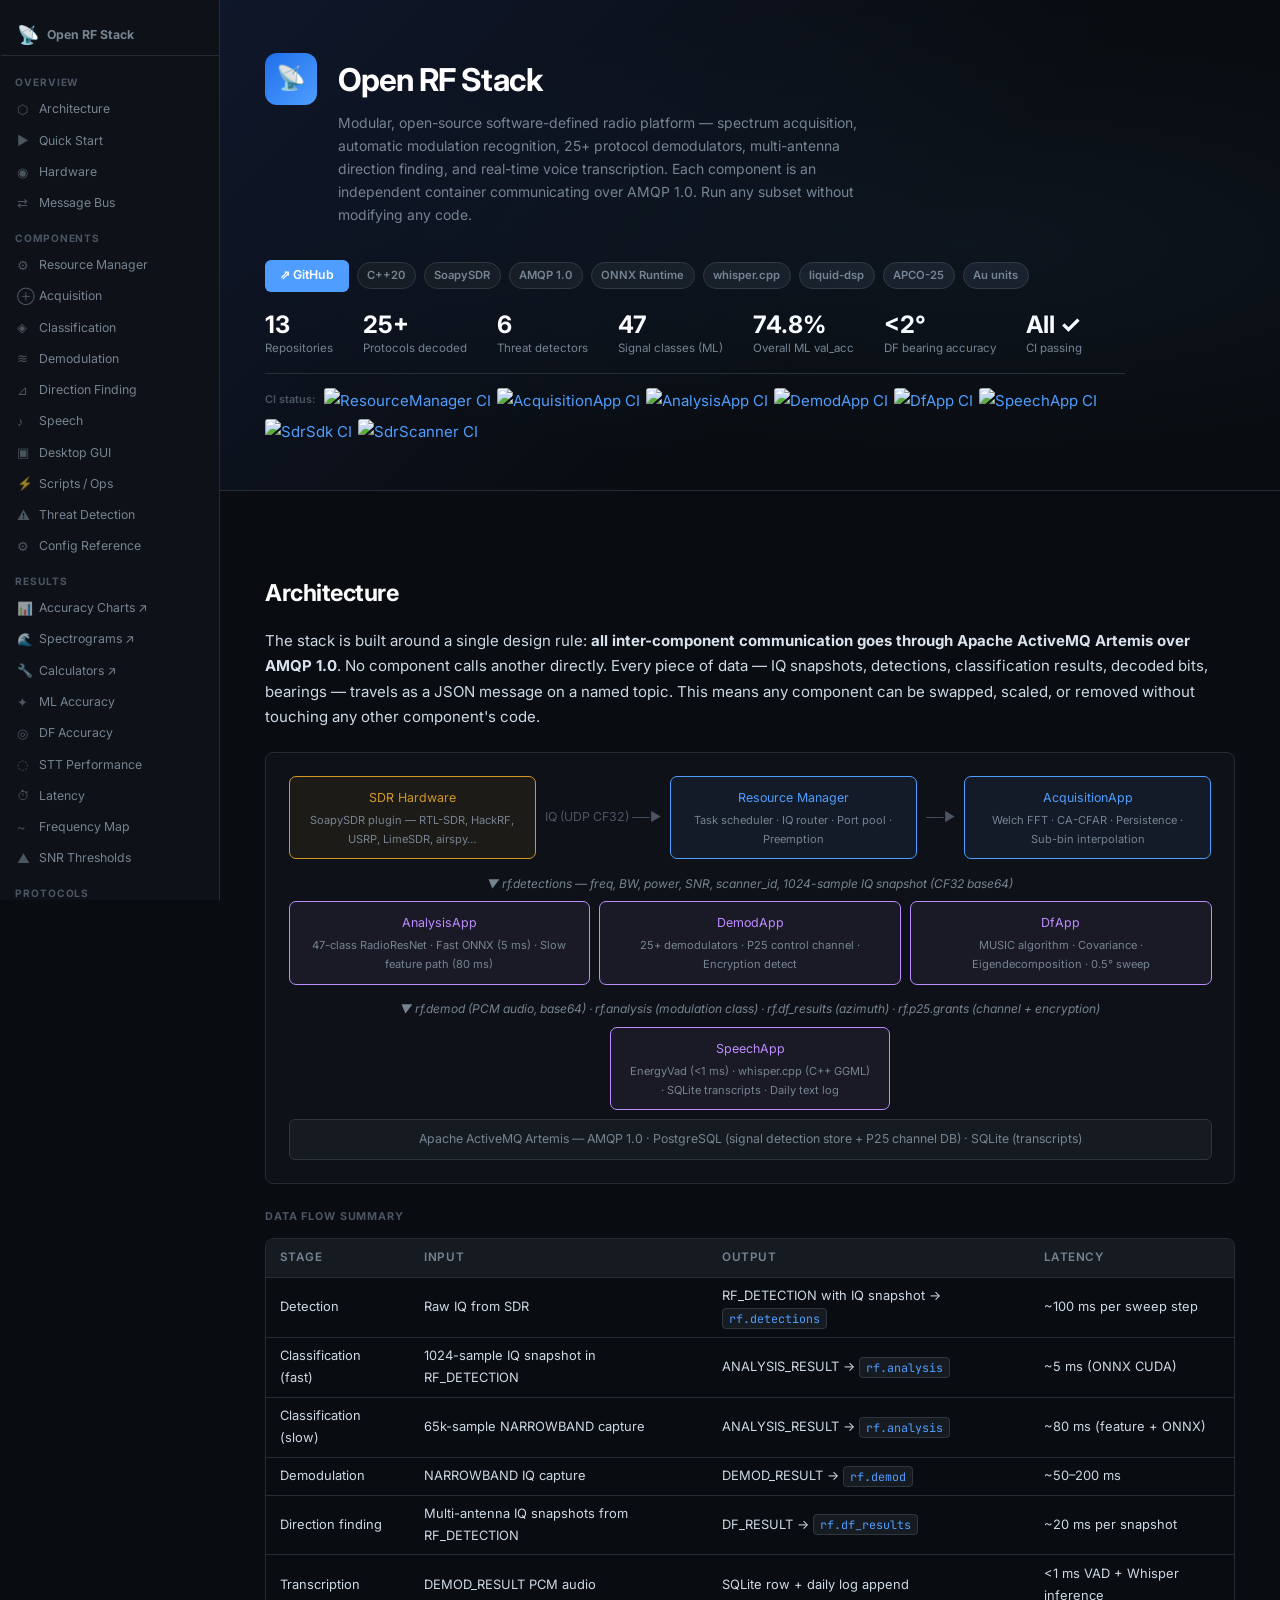
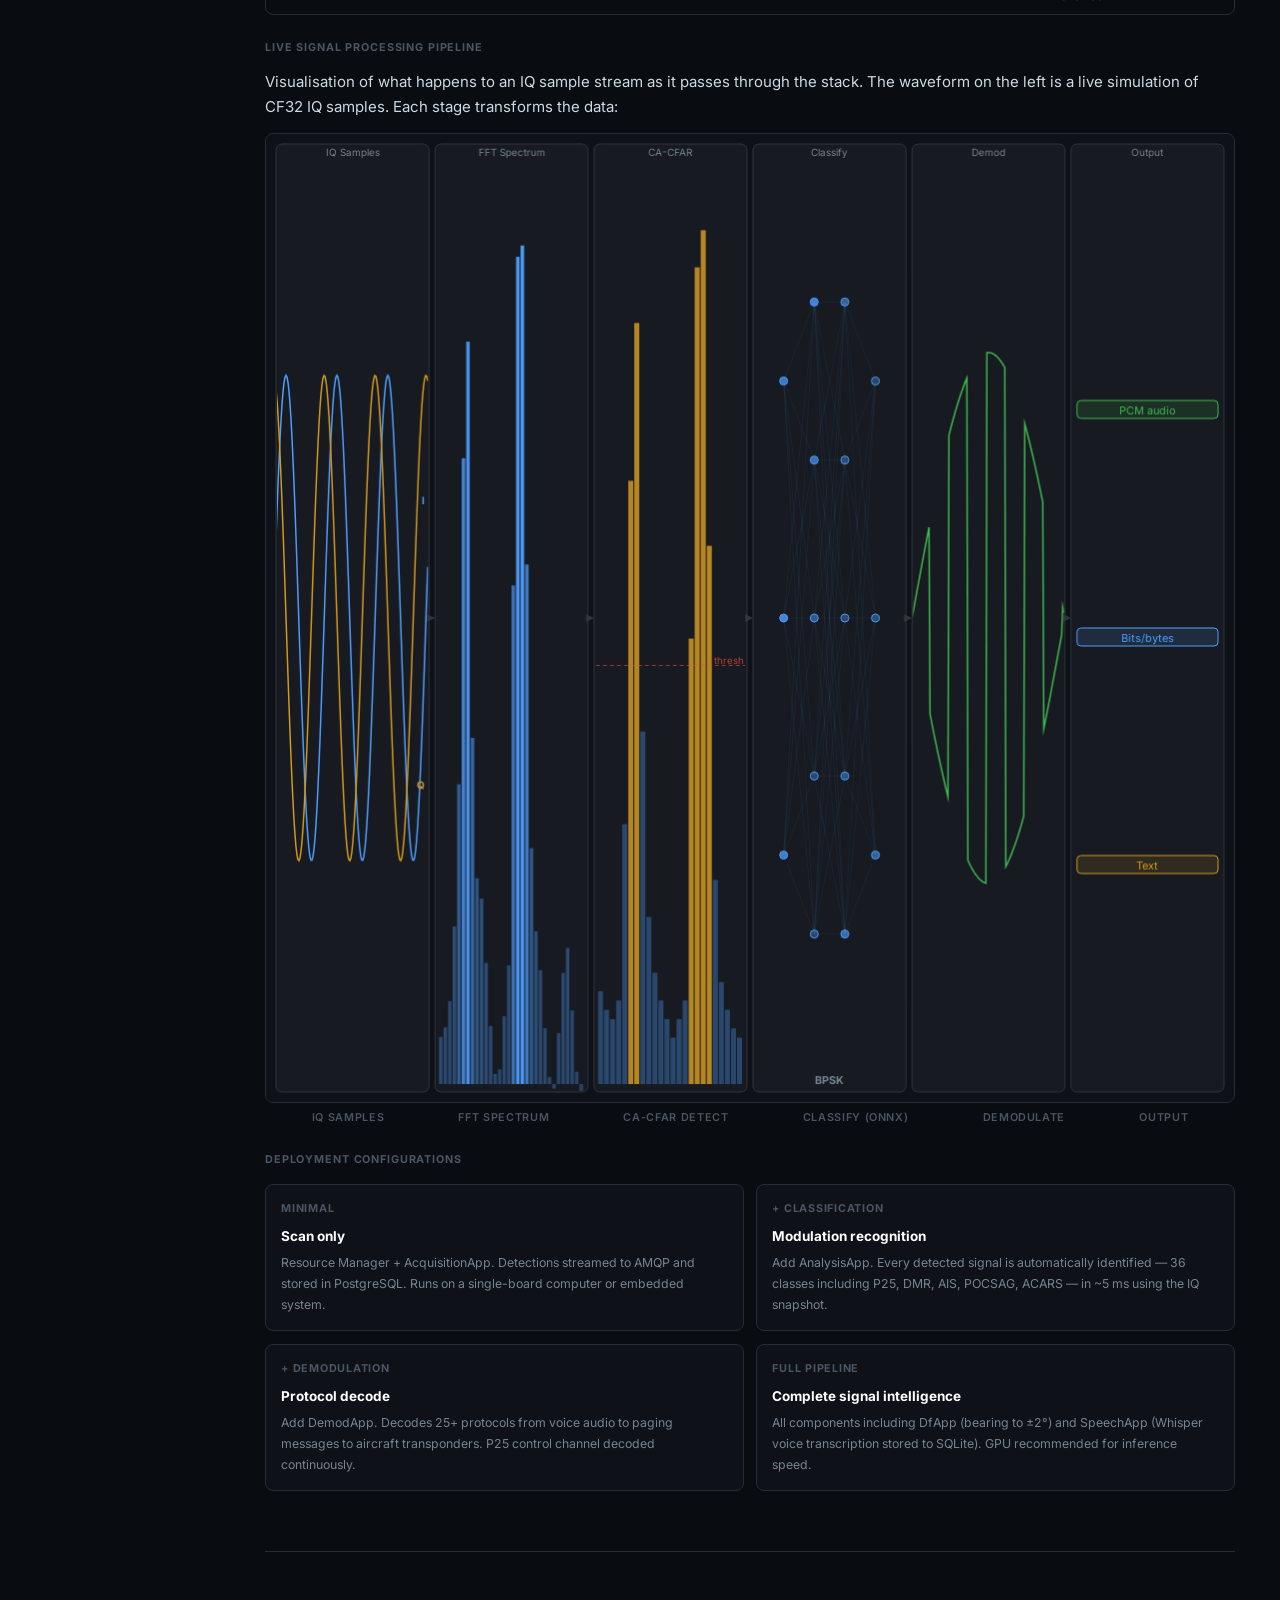
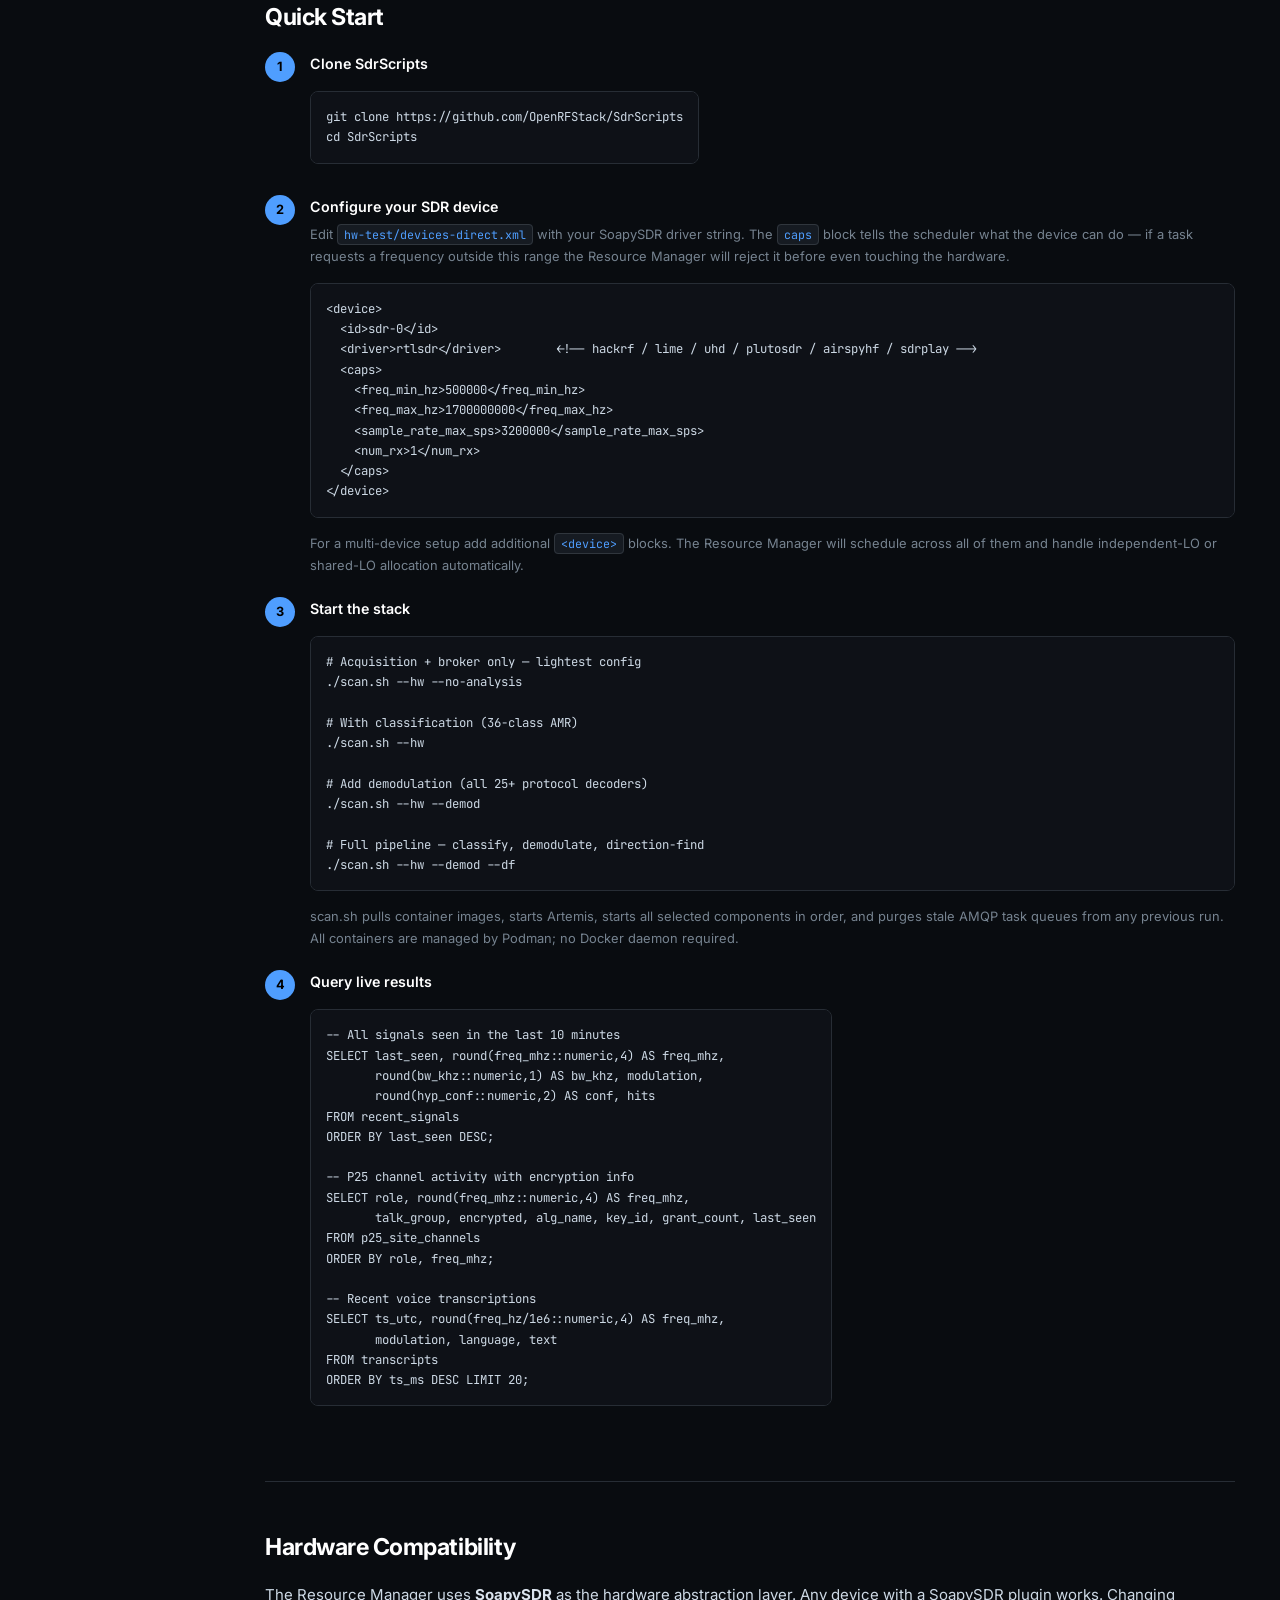
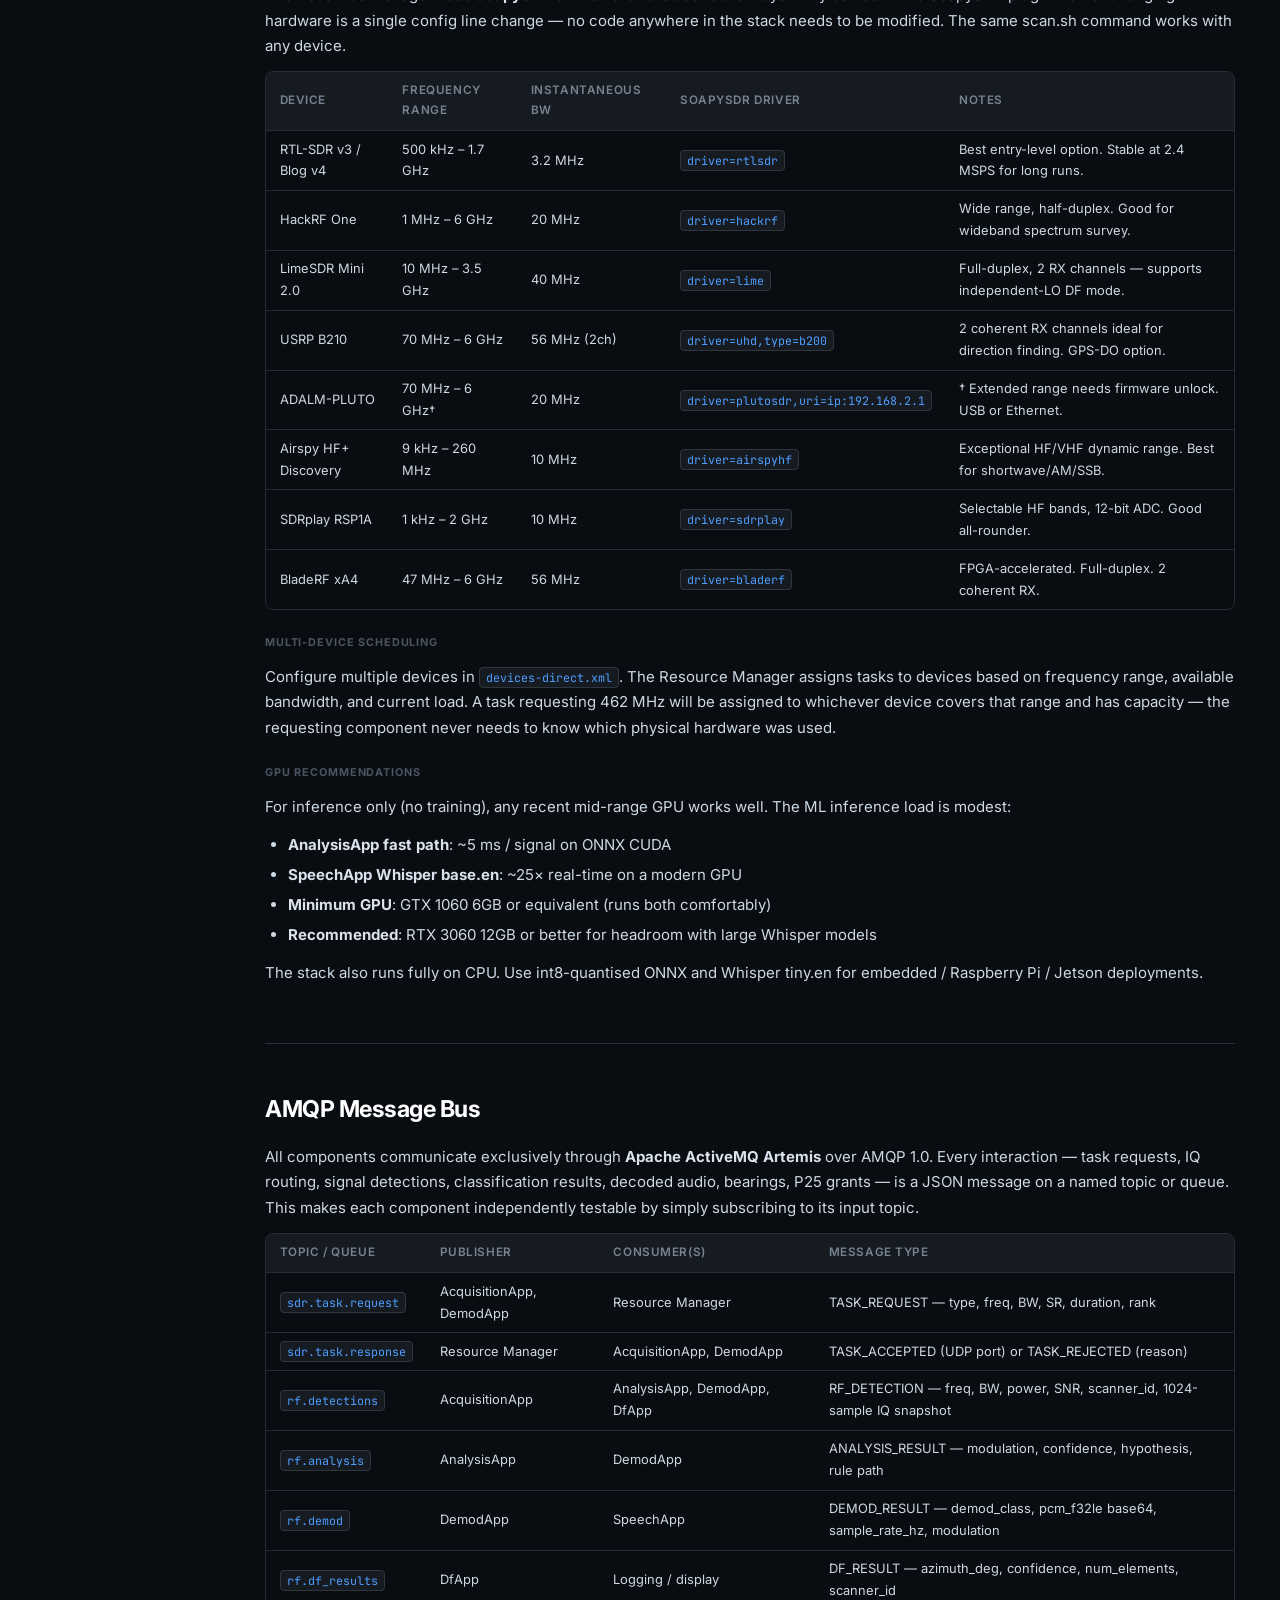
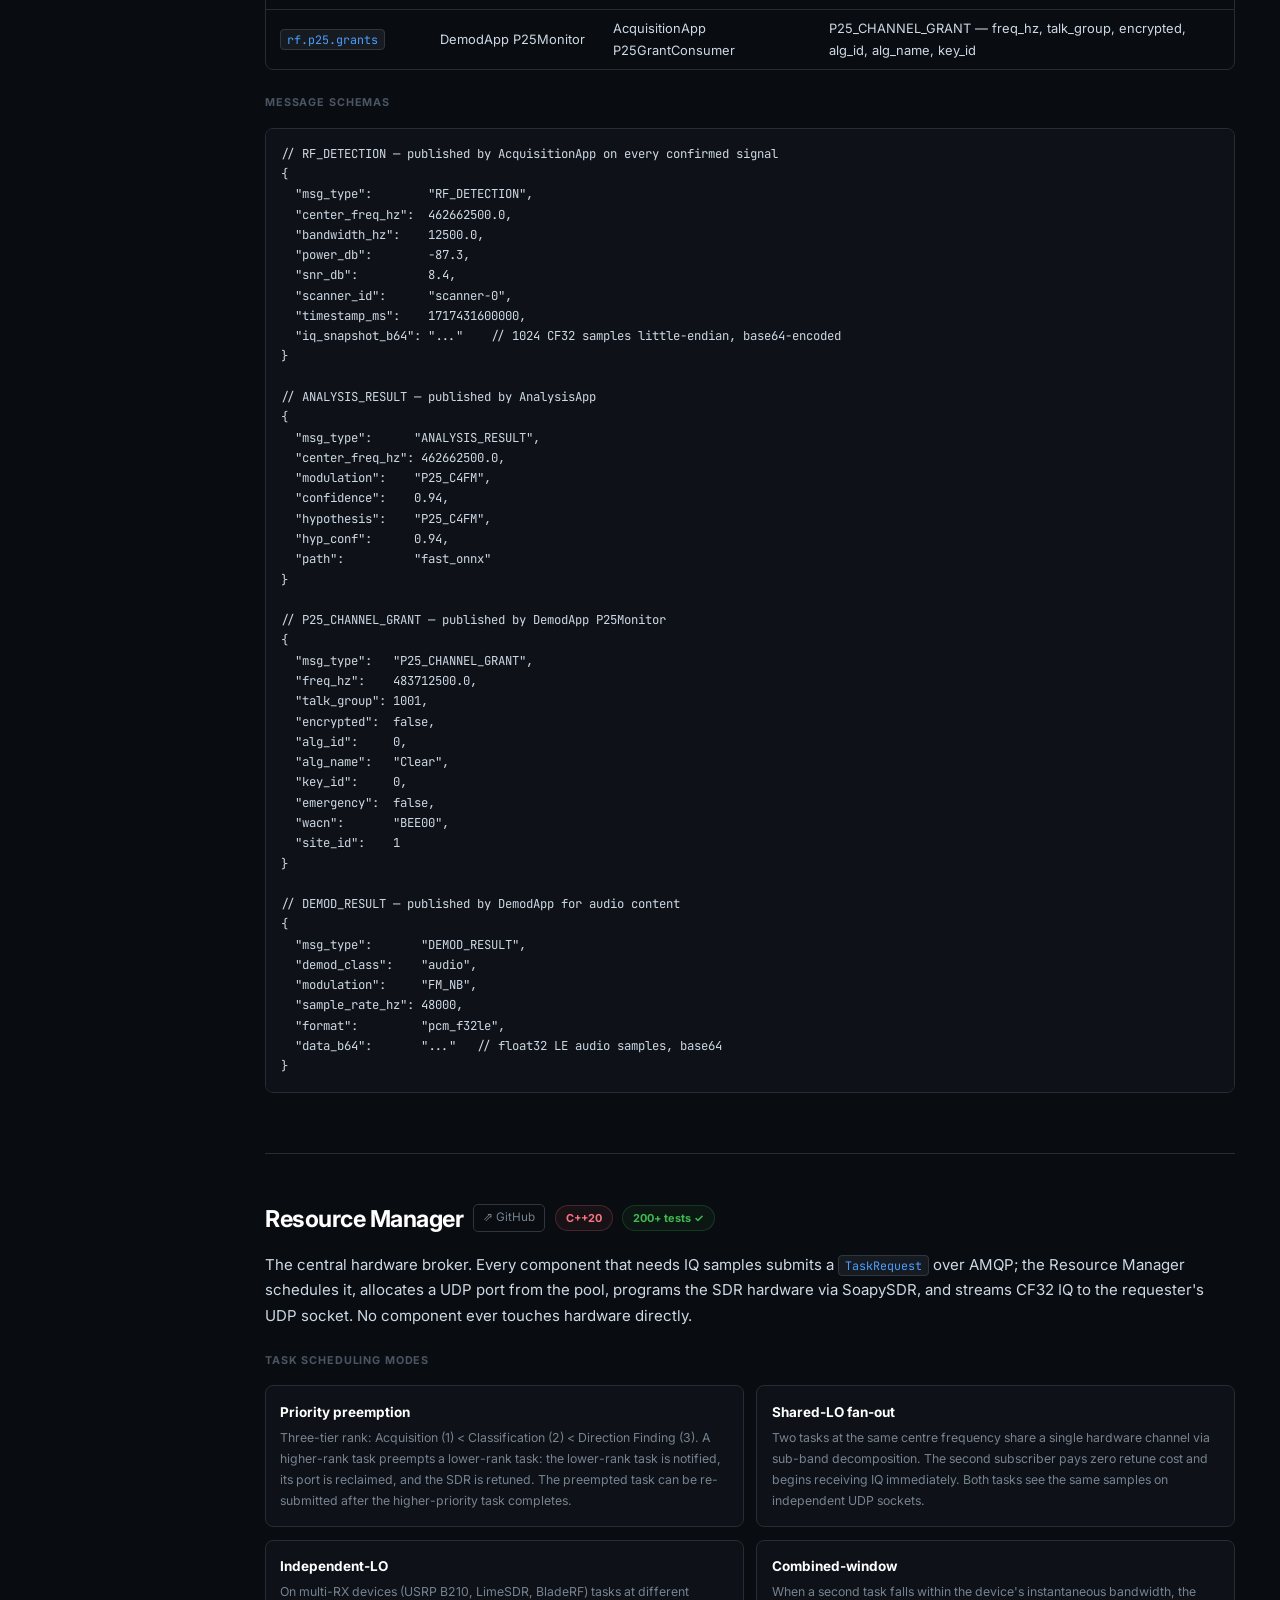
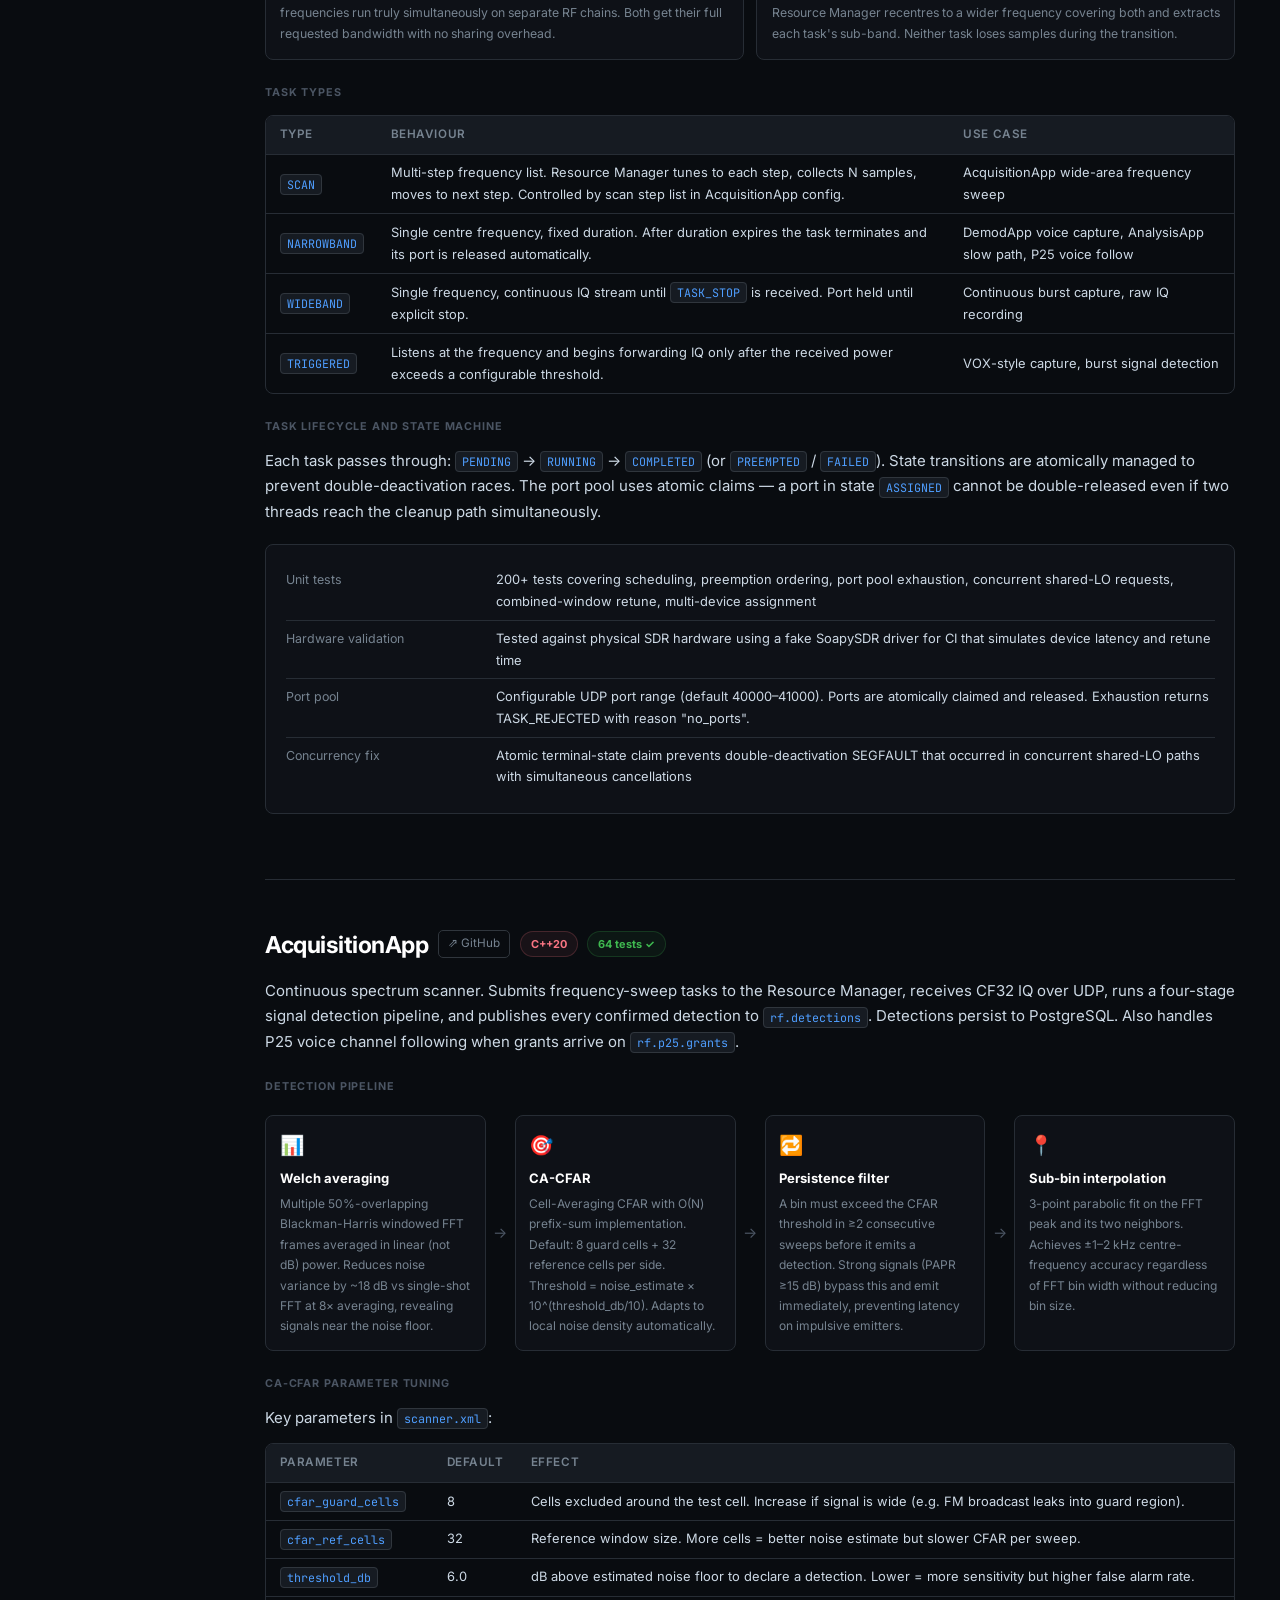
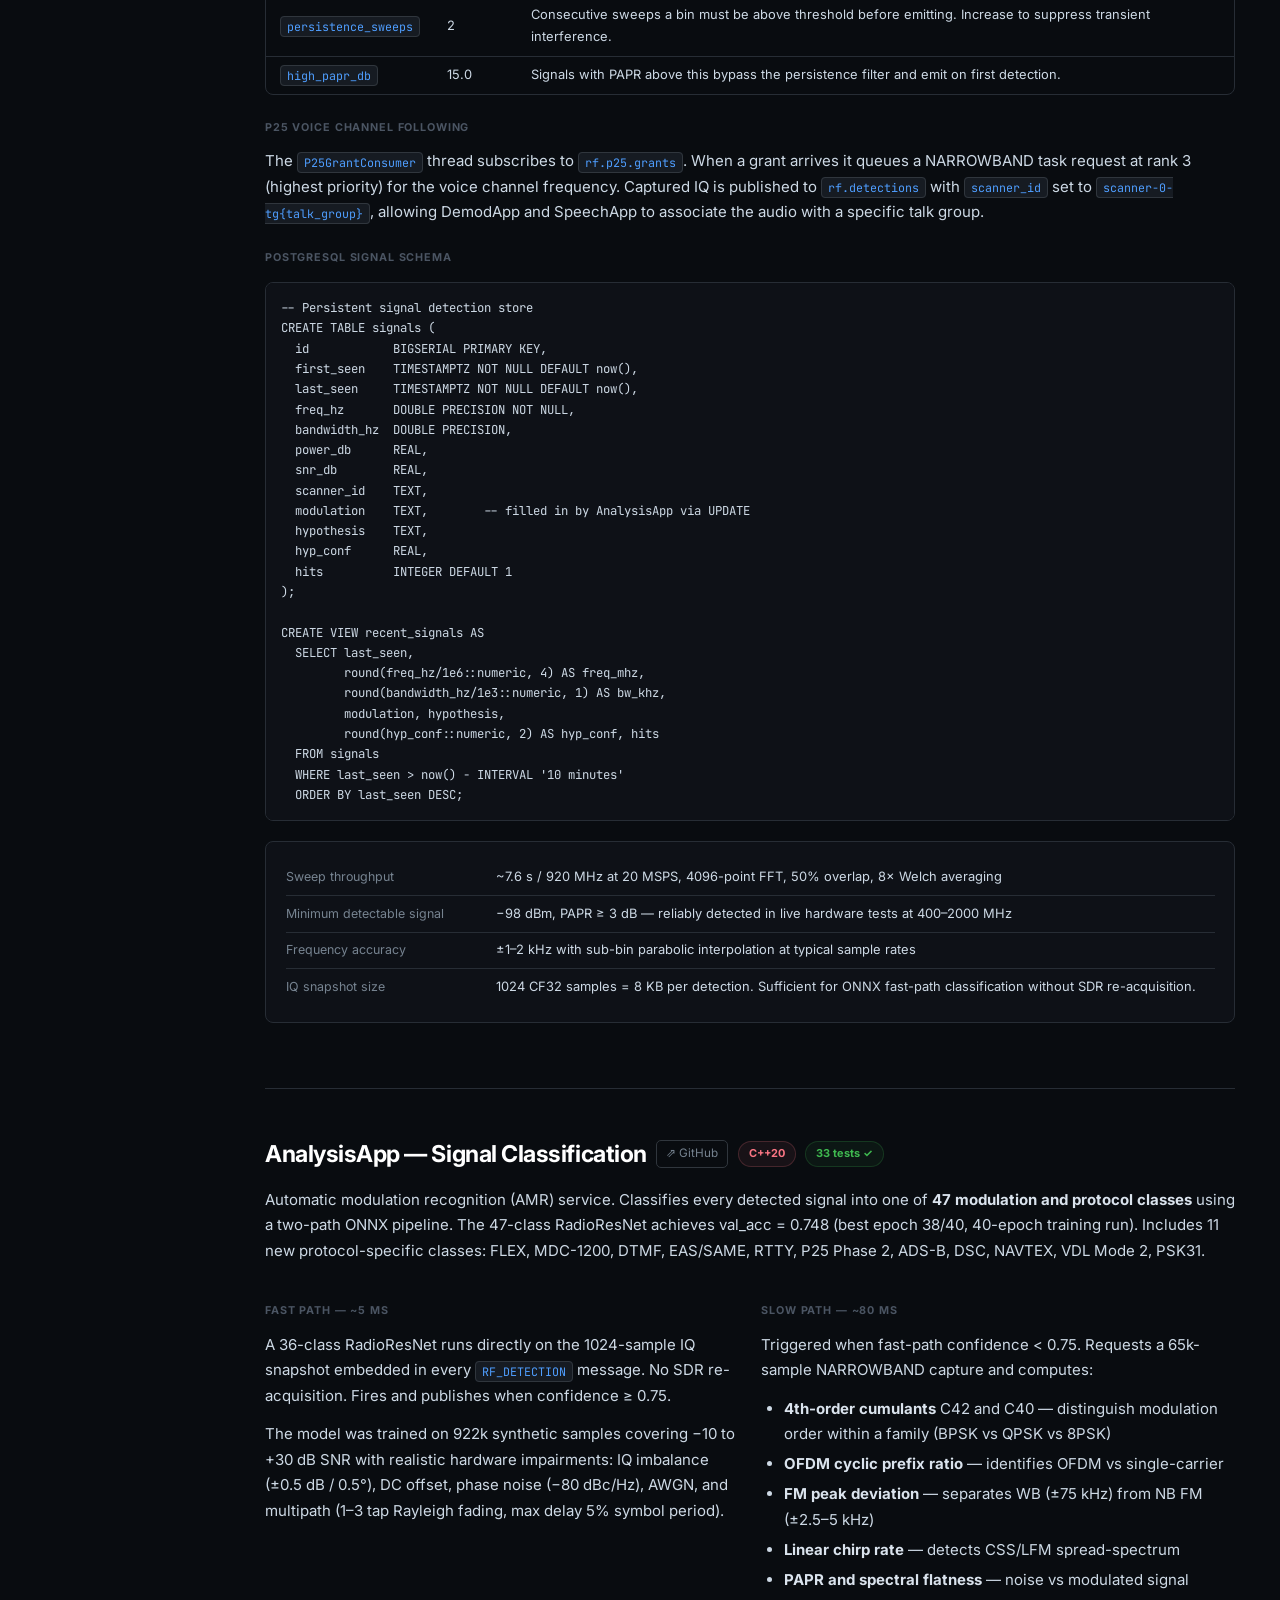
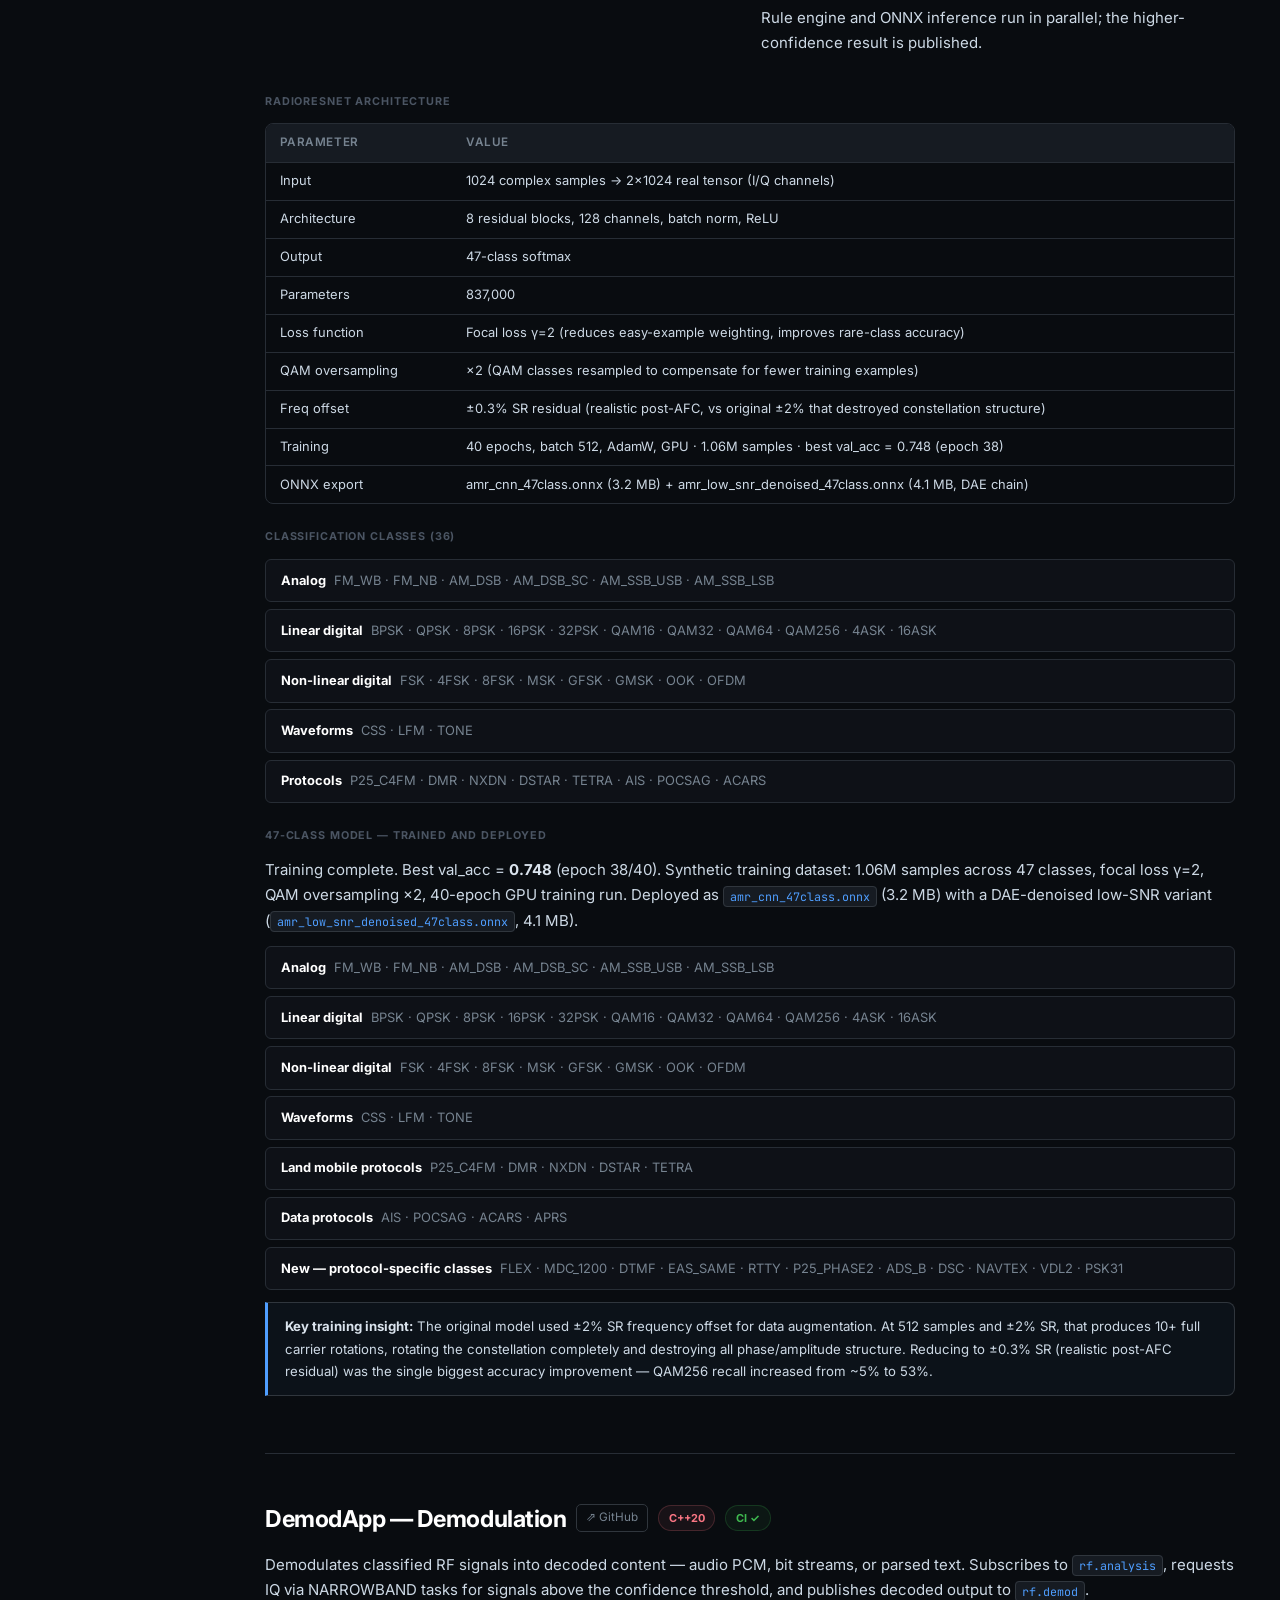
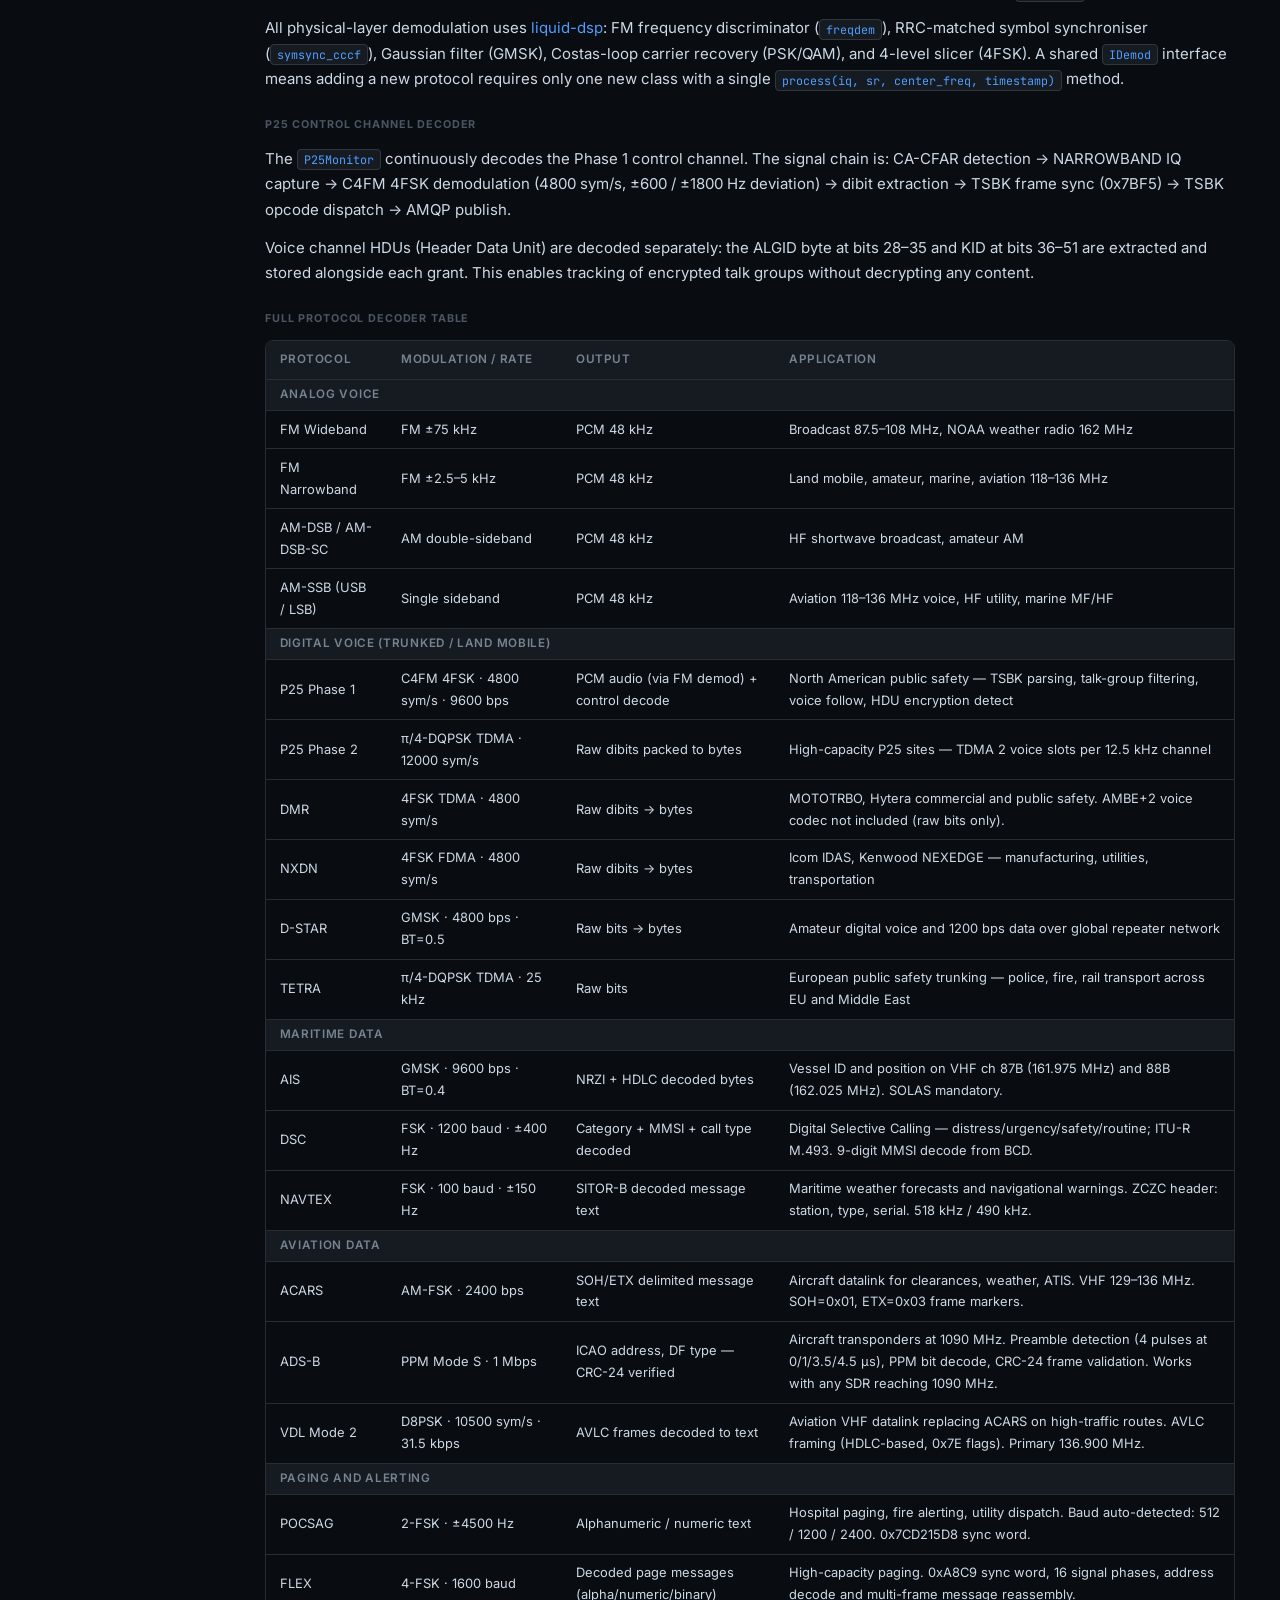
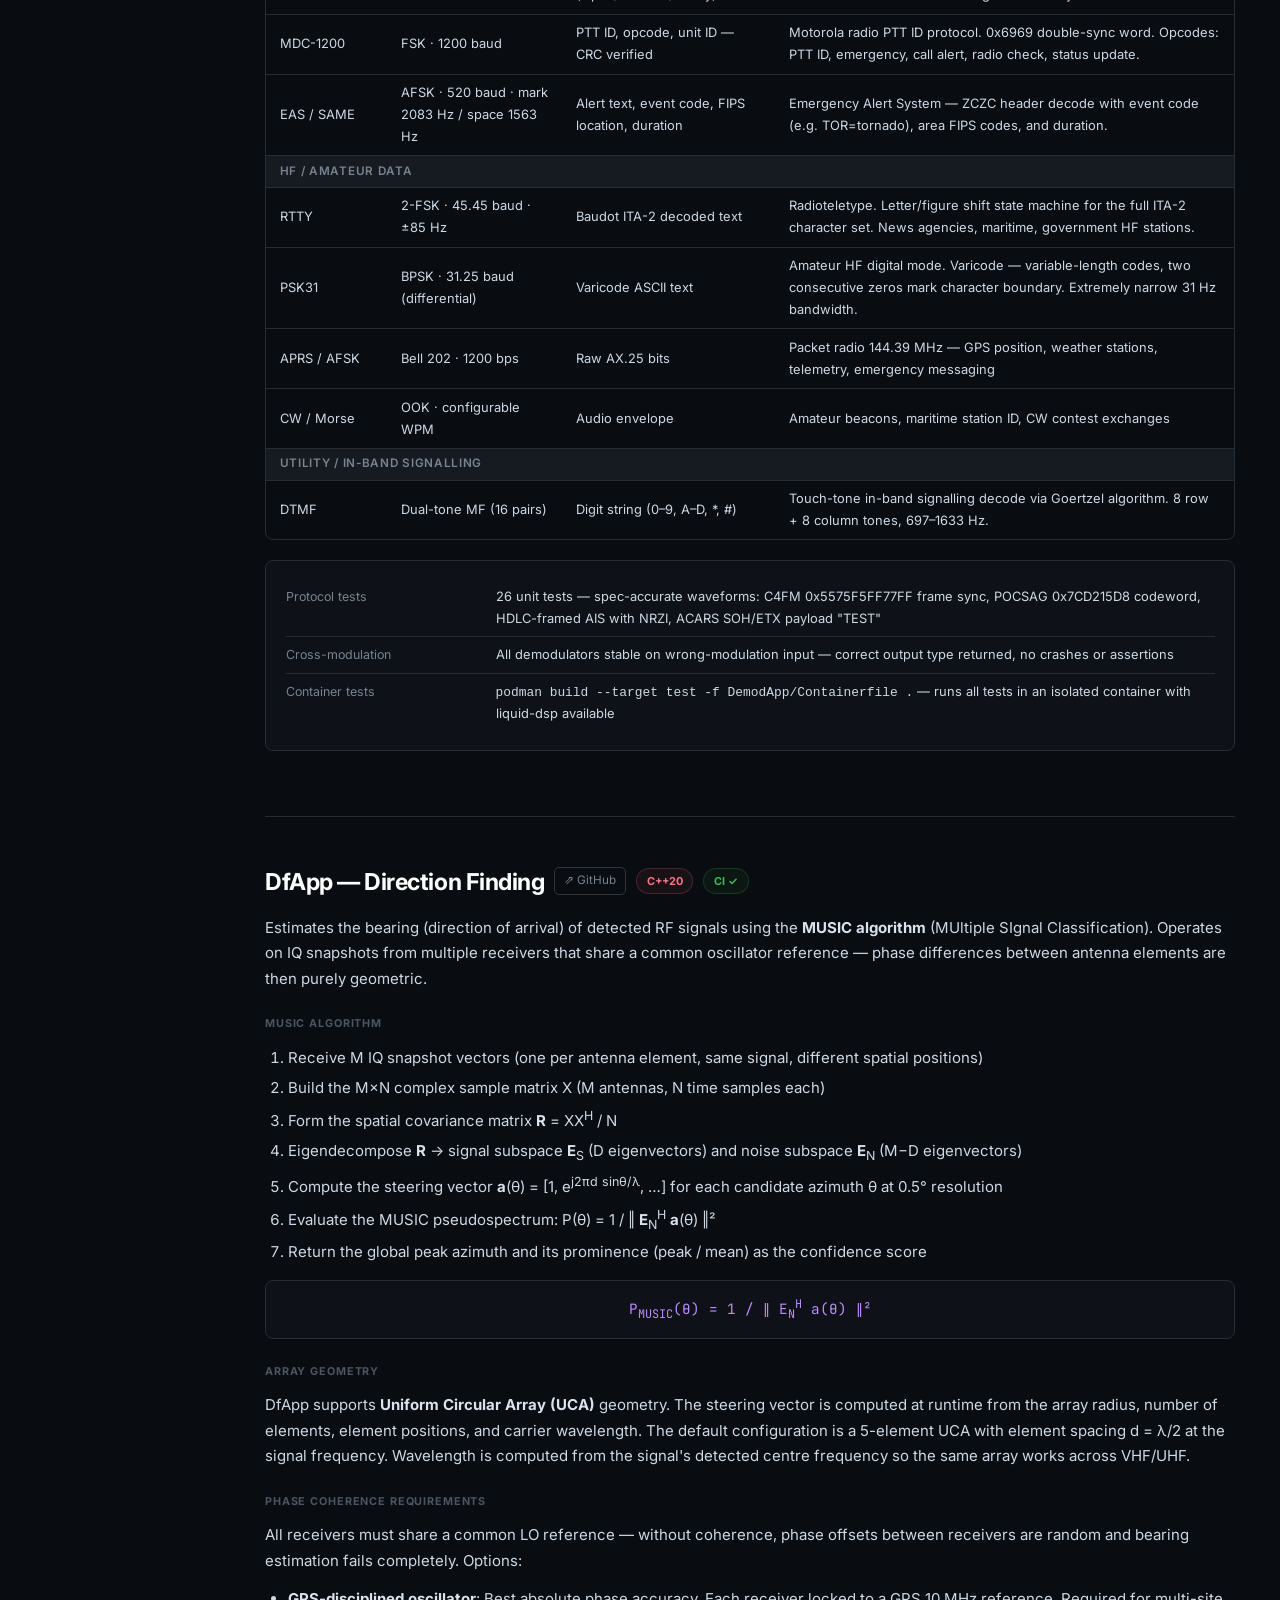
==== index.html @ db800097 "Major website additions: tools, freq map, SNR table, FAQ, glossary, search New page — tools.html:   " ====
<!DOCTYPE html>
<html lang="en">
<head>
<meta charset="UTF-8">
<meta name="viewport" content="width=device-width,initial-scale=1.0">
<title>Open RF Stack — Software-Defined Radio Platform</title>
<meta name="description" content="Modular open-source SDR platform — spectrum acquisition, signal classification, 25+ protocol demodulators, direction finding, and voice transcription.">
<link rel="preconnect" href="https://fonts.googleapis.com">
<link rel="preconnect" href="https://fonts.gstatic.com" crossorigin>
<link rel="stylesheet" href="https://fonts.googleapis.com/css2?family=Inter:wght@400;500;600;700&family=JetBrains+Mono:wght@400;500&display=swap">
<link rel="stylesheet" href="style.css">
</head>
<body>

<!-- ══════════════════════════════════════ SIDEBAR -->
<nav id="nav">
  <a class="nav-logo" href="#arch"><span>📡</span> Open RF Stack</a>

  <div class="nav-sep">Overview</div>
  <a href="#arch"><span class="nav-ic">⬡</span> Architecture</a>
  <a href="#qs"><span class="nav-ic">▶</span> Quick Start</a>
  <a href="#hw"><span class="nav-ic">◉</span> Hardware</a>
  <a href="#bus"><span class="nav-ic">⇄</span> Message Bus</a>

  <div class="nav-sep">Components</div>
  <a href="#rm"><span class="nav-ic">⚙</span> Resource Manager</a>
  <a href="#acq"><span class="nav-ic">⊕</span> Acquisition</a>
  <a href="#cls"><span class="nav-ic">◈</span> Classification</a>
  <a href="#demod"><span class="nav-ic">≋</span> Demodulation</a>
  <a href="#df"><span class="nav-ic">⊿</span> Direction Finding</a>
  <a href="#speech"><span class="nav-ic">♪</span> Speech</a>
  <a href="#gui"><span class="nav-ic">▣</span> Desktop GUI</a>
  <a href="#scripts"><span class="nav-ic">⚡</span> Scripts / Ops</a>
  <a href="#threat"><span class="nav-ic">⚠</span> Threat Detection</a>
  <a href="#config"><span class="nav-ic">⚙</span> Config Reference</a>

  <div class="nav-sep">Results</div>
  <a href="accuracy.html"><span class="nav-ic">📊</span> Accuracy Charts ↗</a>
  <a href="spectrograms.html"><span class="nav-ic">🌊</span> Spectrograms ↗</a>
  <a href="tools.html"><span class="nav-ic">🔧</span> Calculators ↗</a>
  <a href="#ml-acc"><span class="nav-ic">✦</span> ML Accuracy</a>
  <a href="#df-acc"><span class="nav-ic">◎</span> DF Accuracy</a>
  <a href="#stt-acc"><span class="nav-ic">◌</span> STT Performance</a>
  <a href="#latency"><span class="nav-ic">⏱</span> Latency</a>
  <a href="#freq-chart"><span class="nav-ic">~</span> Frequency Map</a>
  <a href="#snr-table"><span class="nav-ic">▲</span> SNR Thresholds</a>

  <div class="nav-sep">Protocols</div>
  <a href="#p25"><span class="nav-ic">⊛</span> P25 Trunking</a>
  <a href="#p25guide"><span class="nav-ic">↳</span> P25 Setup Guide</a>
  <a href="#protos"><span class="nav-ic">≡</span> All Protocols</a>

  <div class="nav-sep">Deployment</div>
  <a href="#resources"><span class="nav-ic">⬡</span> Resource Requirements</a>
  <a href="#multisite"><span class="nav-ic">⊕</span> Multi-site DF</a>
  <a href="#comparison"><span class="nav-ic">⇌</span> Comparison</a>
  <a href="#roadmap"><span class="nav-ic">→</span> Roadmap</a>
  <a href="#faq"><span class="nav-ic">?</span> FAQ</a>
  <a href="#contributing"><span class="nav-ic">+</span> Contributing</a>
  <a href="#live"><span class="nav-ic">●</span> Live Feed</a>

  <div class="nav-sep">Library</div>
  <a href="#sdk"><span class="nav-ic">{ }</span> SdrSdk</a>
  <a href="#taskapi"><span class="nav-ic">⌗</span> SdrTaskApi</a>
  <a href="#glossary-btn" id="glossaryOpen" onclick="openGlossary();return false"><span class="nav-ic">α</span> Glossary</a>

  <div class="nav-search">
    <input type="text" id="navSearch" placeholder="Search…" autocomplete="off">
  </div>
  <button id="themeToggle" class="theme-btn" title="Toggle light/dark">◑</button>
</nav>

<!-- ══════════════════════════════════════ HEADER -->
<header>
  <div class="hdr">
    <div class="hdr-top">
      <div class="logo-wrap">📡</div>
      <div>
        <h1>Open RF Stack</h1>
        <p>Modular, open-source software-defined radio platform — spectrum acquisition, automatic modulation recognition, 25+ protocol demodulators, multi-antenna direction finding, and real-time voice transcription. Each component is an independent container communicating over AMQP 1.0. Run any subset without modifying any code.</p>
      </div>
    </div>
    <div class="hdr-meta">
      <a href="https://github.com/OpenRFStack" class="btn-gh">⇗ GitHub</a>
      <span class="tag">C++20</span>
      <span class="tag">SoapySDR</span>
      <span class="tag">AMQP 1.0</span>
      <span class="tag">ONNX Runtime</span>
      <span class="tag">whisper.cpp</span>
      <span class="tag">liquid-dsp</span>
      <span class="tag">APCO-25</span>
      <span class="tag">Au units</span>
    </div>
    <div class="stat-row">
      <div class="stat"><div class="stat-n">13</div><div class="stat-l">Repositories</div></div>
      <div class="stat"><div class="stat-n">25+</div><div class="stat-l">Protocols decoded</div></div>
      <div class="stat"><div class="stat-n">6</div><div class="stat-l">Threat detectors</div></div>
      <div class="stat"><div class="stat-n">47</div><div class="stat-l">Signal classes (ML)</div></div>
      <div class="stat"><div class="stat-n">74.8%</div><div class="stat-l">Overall ML val_acc</div></div>
      <div class="stat"><div class="stat-n">&lt;2°</div><div class="stat-l">DF bearing accuracy</div></div>
      <div class="stat"><div class="stat-n">All ✓</div><div class="stat-l">CI passing</div></div>
    </div>
    <div class="ci-row">
      <span class="ci-label">CI status:</span>
      <a href="https://github.com/OpenRFStack/SdrResourceManager/actions/workflows/ci.yml" target="_blank"><img src="https://github.com/OpenRFStack/SdrResourceManager/actions/workflows/ci.yml/badge.svg" alt="ResourceManager CI"></a>
      <a href="https://github.com/OpenRFStack/AcquisitionApp/actions/workflows/ci.yml" target="_blank"><img src="https://github.com/OpenRFStack/AcquisitionApp/actions/workflows/ci.yml/badge.svg" alt="AcquisitionApp CI"></a>
      <a href="https://github.com/OpenRFStack/AnalysisApp/actions/workflows/ci.yml" target="_blank"><img src="https://github.com/OpenRFStack/AnalysisApp/actions/workflows/ci.yml/badge.svg" alt="AnalysisApp CI"></a>
      <a href="https://github.com/OpenRFStack/DemodApp/actions/workflows/ci.yml" target="_blank"><img src="https://github.com/OpenRFStack/DemodApp/actions/workflows/ci.yml/badge.svg" alt="DemodApp CI"></a>
      <a href="https://github.com/OpenRFStack/DfApp/actions/workflows/ci.yml" target="_blank"><img src="https://github.com/OpenRFStack/DfApp/actions/workflows/ci.yml/badge.svg" alt="DfApp CI"></a>
      <a href="https://github.com/OpenRFStack/SpeechApp/actions/workflows/ci.yml" target="_blank"><img src="https://github.com/OpenRFStack/SpeechApp/actions/workflows/ci.yml/badge.svg" alt="SpeechApp CI"></a>
      <a href="https://github.com/OpenRFStack/SdrSdk/actions/workflows/ci.yml" target="_blank"><img src="https://github.com/OpenRFStack/SdrSdk/actions/workflows/ci.yml/badge.svg" alt="SdrSdk CI"></a>
      <a href="https://github.com/OpenRFStack/SdrScanner/actions/workflows/ci.yml" target="_blank"><img src="https://github.com/OpenRFStack/SdrScanner/actions/workflows/ci.yml/badge.svg" alt="SdrScanner CI"></a>
    </div>
  </div>
</header>

<main>

<!-- ══════════════════════════════════════ ARCHITECTURE -->
<section id="arch">
<h2>Architecture</h2>
<p>The stack is built around a single design rule: <strong>all inter-component communication goes through Apache ActiveMQ Artemis over AMQP 1.0</strong>. No component calls another directly. Every piece of data — IQ snapshots, detections, classification results, decoded bits, bearings — travels as a JSON message on a named topic. This means any component can be swapped, scaled, or removed without touching any other component's code.</p>

<div class="arch-diagram">
  <div class="arch-row">
    <div class="arch-box hw">SDR Hardware<small>SoapySDR plugin — RTL-SDR, HackRF, USRP, LimeSDR, airspy…</small></div>
    <div class="arch-arr">IQ (UDP CF32) ──▶</div>
    <div class="arch-box core">Resource Manager<small>Task scheduler · IQ router · Port pool · Preemption</small></div>
    <div class="arch-arr">──▶</div>
    <div class="arch-box core">AcquisitionApp<small>Welch FFT · CA-CFAR · Persistence · Sub-bin interpolation</small></div>
  </div>
  <div class="arch-conn">▼ rf.detections — freq, BW, power, SNR, scanner_id, 1024-sample IQ snapshot (CF32 base64)</div>
  <div class="arch-row">
    <div class="arch-box app">AnalysisApp<small>47-class RadioResNet · Fast ONNX (5 ms) · Slow feature path (80 ms)</small></div>
    <div class="arch-box app">DemodApp<small>25+ demodulators · P25 control channel · Encryption detect</small></div>
    <div class="arch-box app">DfApp<small>MUSIC algorithm · Covariance · Eigendecomposition · 0.5° sweep</small></div>
  </div>
  <div class="arch-conn">▼ rf.demod (PCM audio, base64) · rf.analysis (modulation class) · rf.df_results (azimuth) · rf.p25.grants (channel + encryption)</div>
  <div class="arch-row center">
    <div class="arch-box app" style="max-width:280px">SpeechApp<small>EnergyVad (&lt;1 ms) · whisper.cpp (C++ GGML) · SQLite transcripts · Daily text log</small></div>
  </div>
  <div class="arch-bus">Apache ActiveMQ Artemis — AMQP 1.0 · PostgreSQL (signal detection store + P25 channel DB) · SQLite (transcripts)</div>
</div>

<h4>Data flow summary</h4>
<div class="table-wrap">
<table>
<thead><tr><th>Stage</th><th>Input</th><th>Output</th><th>Latency</th></tr></thead>
<tbody>
<tr><td>Detection</td><td>Raw IQ from SDR</td><td>RF_DETECTION with IQ snapshot → <code>rf.detections</code></td><td>~100 ms per sweep step</td></tr>
<tr><td>Classification (fast)</td><td>1024-sample IQ snapshot in RF_DETECTION</td><td>ANALYSIS_RESULT → <code>rf.analysis</code></td><td>~5 ms (ONNX CUDA)</td></tr>
<tr><td>Classification (slow)</td><td>65k-sample NARROWBAND capture</td><td>ANALYSIS_RESULT → <code>rf.analysis</code></td><td>~80 ms (feature + ONNX)</td></tr>
<tr><td>Demodulation</td><td>NARROWBAND IQ capture</td><td>DEMOD_RESULT → <code>rf.demod</code></td><td>~50–200 ms</td></tr>
<tr><td>Direction finding</td><td>Multi-antenna IQ snapshots from RF_DETECTION</td><td>DF_RESULT → <code>rf.df_results</code></td><td>~20 ms per snapshot</td></tr>
<tr><td>Transcription</td><td>DEMOD_RESULT PCM audio</td><td>SQLite row + daily log append</td><td>&lt;1 ms VAD + Whisper inference</td></tr>
</tbody>
</table>
</div>

<h4>Live signal processing pipeline</h4>
<p>Visualisation of what happens to an IQ sample stream as it passes through the stack. The waveform on the left is a live simulation of CF32 IQ samples. Each stage transforms the data:</p>
<canvas id="iq-canvas" width="860" height="200" style="width:100%;height:auto;border-radius:8px;border:1px solid var(--bd);background:var(--bg2);margin:.8rem 0;display:block"></canvas>
<div class="pipeline-labels">
  <span>IQ samples</span><span>FFT spectrum</span><span>CA-CFAR detect</span><span>Classify (ONNX)</span><span>Demodulate</span><span>Output</span>
</div>

<h4>Deployment configurations</h4>
<div class="deploy-grid">
  <div class="dep"><div class="dep-label">Minimal</div><strong>Scan only</strong><p>Resource Manager + AcquisitionApp. Detections streamed to AMQP and stored in PostgreSQL. Runs on a single-board computer or embedded system.</p></div>
  <div class="dep"><div class="dep-label">+ Classification</div><strong>Modulation recognition</strong><p>Add AnalysisApp. Every detected signal is automatically identified — 36 classes including P25, DMR, AIS, POCSAG, ACARS — in ~5 ms using the IQ snapshot.</p></div>
  <div class="dep"><div class="dep-label">+ Demodulation</div><strong>Protocol decode</strong><p>Add DemodApp. Decodes 25+ protocols from voice audio to paging messages to aircraft transponders. P25 control channel decoded continuously.</p></div>
  <div class="dep"><div class="dep-label">Full pipeline</div><strong>Complete signal intelligence</strong><p>All components including DfApp (bearing to ±2°) and SpeechApp (Whisper voice transcription stored to SQLite). GPU recommended for inference speed.</p></div>
</div>
</section>

<!-- ══════════════════════════════════════ QUICK START -->
<section id="qs">
<h2>Quick Start</h2>
<div class="steps">
  <div class="step">
    <div class="sn">1</div>
    <div class="sb">
      <h3>Clone SdrScripts</h3>
      <pre><code class="language-bash">git clone https://github.com/OpenRFStack/SdrScripts
cd SdrScripts</code></pre>
    </div>
  </div>
  <div class="step">
    <div class="sn">2</div>
    <div class="sb">
      <h3>Configure your SDR device</h3>
      <p>Edit <code>hw-test/devices-direct.xml</code> with your SoapySDR driver string. The <code>caps</code> block tells the scheduler what the device can do — if a task requests a frequency outside this range the Resource Manager will reject it before even touching the hardware.</p>
      <pre><code class="language-xml">&lt;device&gt;
  &lt;id&gt;sdr-0&lt;/id&gt;
  &lt;driver&gt;rtlsdr&lt;/driver&gt;        &lt;!-- hackrf / lime / uhd / plutosdr / airspyhf / sdrplay --&gt;
  &lt;caps&gt;
    &lt;freq_min_hz&gt;500000&lt;/freq_min_hz&gt;
    &lt;freq_max_hz&gt;1700000000&lt;/freq_max_hz&gt;
    &lt;sample_rate_max_sps&gt;3200000&lt;/sample_rate_max_sps&gt;
    &lt;num_rx&gt;1&lt;/num_rx&gt;
  &lt;/caps&gt;
&lt;/device&gt;</code></pre>
      <p>For a multi-device setup add additional <code>&lt;device&gt;</code> blocks. The Resource Manager will schedule across all of them and handle independent-LO or shared-LO allocation automatically.</p>
    </div>
  </div>
  <div class="step">
    <div class="sn">3</div>
    <div class="sb">
      <h3>Start the stack</h3>
      <pre><code class="language-bash"># Acquisition + broker only — lightest config
./scan.sh --hw --no-analysis

# With classification (36-class AMR)
./scan.sh --hw

# Add demodulation (all 25+ protocol decoders)
./scan.sh --hw --demod

# Full pipeline — classify, demodulate, direction-find
./scan.sh --hw --demod --df</code></pre>
      <p>scan.sh pulls container images, starts Artemis, starts all selected components in order, and purges stale AMQP task queues from any previous run. All containers are managed by Podman; no Docker daemon required.</p>
    </div>
  </div>
  <div class="step">
    <div class="sn">4</div>
    <div class="sb">
      <h3>Query live results</h3>
      <pre><code class="language-sql">-- All signals seen in the last 10 minutes
SELECT last_seen, round(freq_mhz::numeric,4) AS freq_mhz,
       round(bw_khz::numeric,1) AS bw_khz, modulation,
       round(hyp_conf::numeric,2) AS conf, hits
FROM recent_signals
ORDER BY last_seen DESC;

-- P25 channel activity with encryption info
SELECT role, round(freq_mhz::numeric,4) AS freq_mhz,
       talk_group, encrypted, alg_name, key_id, grant_count, last_seen
FROM p25_site_channels
ORDER BY role, freq_mhz;

-- Recent voice transcriptions
SELECT ts_utc, round(freq_hz/1e6::numeric,4) AS freq_mhz,
       modulation, language, text
FROM transcripts
ORDER BY ts_ms DESC LIMIT 20;</code></pre>
    </div>
  </div>
</div>
</section>

<!-- ══════════════════════════════════════ HARDWARE -->
<section id="hw">
<h2>Hardware Compatibility</h2>
<p>The Resource Manager uses <strong>SoapySDR</strong> as the hardware abstraction layer. Any device with a SoapySDR plugin works. Changing hardware is a single config line change — no code anywhere in the stack needs to be modified. The same scan.sh command works with any device.</p>

<div class="table-wrap">
<table>
<thead><tr><th>Device</th><th>Frequency range</th><th>Instantaneous BW</th><th>SoapySDR driver</th><th>Notes</th></tr></thead>
<tbody>
<tr><td>RTL-SDR v3 / Blog v4</td><td>500 kHz – 1.7 GHz</td><td>3.2 MHz</td><td><code>driver=rtlsdr</code></td><td>Best entry-level option. Stable at 2.4 MSPS for long runs.</td></tr>
<tr><td>HackRF One</td><td>1 MHz – 6 GHz</td><td>20 MHz</td><td><code>driver=hackrf</code></td><td>Wide range, half-duplex. Good for wideband spectrum survey.</td></tr>
<tr><td>LimeSDR Mini 2.0</td><td>10 MHz – 3.5 GHz</td><td>40 MHz</td><td><code>driver=lime</code></td><td>Full-duplex, 2 RX channels — supports independent-LO DF mode.</td></tr>
<tr><td>USRP B210</td><td>70 MHz – 6 GHz</td><td>56 MHz (2ch)</td><td><code>driver=uhd,type=b200</code></td><td>2 coherent RX channels ideal for direction finding. GPS-DO option.</td></tr>
<tr><td>ADALM-PLUTO</td><td>70 MHz – 6 GHz†</td><td>20 MHz</td><td><code>driver=plutosdr,uri=ip:192.168.2.1</code></td><td>† Extended range needs firmware unlock. USB or Ethernet.</td></tr>
<tr><td>Airspy HF+ Discovery</td><td>9 kHz – 260 MHz</td><td>10 MHz</td><td><code>driver=airspyhf</code></td><td>Exceptional HF/VHF dynamic range. Best for shortwave/AM/SSB.</td></tr>
<tr><td>SDRplay RSP1A</td><td>1 kHz – 2 GHz</td><td>10 MHz</td><td><code>driver=sdrplay</code></td><td>Selectable HF bands, 12-bit ADC. Good all-rounder.</td></tr>
<tr><td>BladeRF xA4</td><td>47 MHz – 6 GHz</td><td>56 MHz</td><td><code>driver=bladerf</code></td><td>FPGA-accelerated. Full-duplex. 2 coherent RX.</td></tr>
</tbody>
</table>
</div>

<h4>Multi-device scheduling</h4>
<p>Configure multiple devices in <code>devices-direct.xml</code>. The Resource Manager assigns tasks to devices based on frequency range, available bandwidth, and current load. A task requesting 462 MHz will be assigned to whichever device covers that range and has capacity — the requesting component never needs to know which physical hardware was used.</p>

<h4>GPU recommendations</h4>
<p>For inference only (no training), any recent mid-range GPU works well. The ML inference load is modest:</p>
<ul>
  <li><strong>AnalysisApp fast path</strong>: ~5 ms / signal on ONNX CUDA</li>
  <li><strong>SpeechApp Whisper base.en</strong>: ~25× real-time on a modern GPU</li>
  <li><strong>Minimum GPU</strong>: GTX 1060 6GB or equivalent (runs both comfortably)</li>
  <li><strong>Recommended</strong>: RTX 3060 12GB or better for headroom with large Whisper models</li>
</ul>
<p>The stack also runs fully on CPU. Use int8-quantised ONNX and Whisper tiny.en for embedded / Raspberry Pi / Jetson deployments.</p>
</section>

<!-- ══════════════════════════════════════ MESSAGE BUS -->
<section id="bus">
<h2>AMQP Message Bus</h2>
<p>All components communicate exclusively through <strong>Apache ActiveMQ Artemis</strong> over AMQP 1.0. Every interaction — task requests, IQ routing, signal detections, classification results, decoded audio, bearings, P25 grants — is a JSON message on a named topic or queue. This makes each component independently testable by simply subscribing to its input topic.</p>

<div class="table-wrap">
<table>
<thead><tr><th>Topic / Queue</th><th>Publisher</th><th>Consumer(s)</th><th>Message type</th></tr></thead>
<tbody>
<tr><td><code>sdr.task.request</code></td><td>AcquisitionApp, DemodApp</td><td>Resource Manager</td><td>TASK_REQUEST — type, freq, BW, SR, duration, rank</td></tr>
<tr><td><code>sdr.task.response</code></td><td>Resource Manager</td><td>AcquisitionApp, DemodApp</td><td>TASK_ACCEPTED (UDP port) or TASK_REJECTED (reason)</td></tr>
<tr><td><code>rf.detections</code></td><td>AcquisitionApp</td><td>AnalysisApp, DemodApp, DfApp</td><td>RF_DETECTION — freq, BW, power, SNR, scanner_id, 1024-sample IQ snapshot</td></tr>
<tr><td><code>rf.analysis</code></td><td>AnalysisApp</td><td>DemodApp</td><td>ANALYSIS_RESULT — modulation, confidence, hypothesis, rule path</td></tr>
<tr><td><code>rf.demod</code></td><td>DemodApp</td><td>SpeechApp</td><td>DEMOD_RESULT — demod_class, pcm_f32le base64, sample_rate_hz, modulation</td></tr>
<tr><td><code>rf.df_results</code></td><td>DfApp</td><td>Logging / display</td><td>DF_RESULT — azimuth_deg, confidence, num_elements, scanner_id</td></tr>
<tr><td><code>rf.p25.grants</code></td><td>DemodApp P25Monitor</td><td>AcquisitionApp P25GrantConsumer</td><td>P25_CHANNEL_GRANT — freq_hz, talk_group, encrypted, alg_id, alg_name, key_id</td></tr>
</tbody>
</table>
</div>

<h4>Message schemas</h4>
<pre><code class="language-json">// RF_DETECTION — published by AcquisitionApp on every confirmed signal
{
  "msg_type":        "RF_DETECTION",
  "center_freq_hz":  462662500.0,
  "bandwidth_hz":    12500.0,
  "power_db":        -87.3,
  "snr_db":          8.4,
  "scanner_id":      "scanner-0",
  "timestamp_ms":    1717431600000,
  "iq_snapshot_b64": "..."    // 1024 CF32 samples little-endian, base64-encoded
}

// ANALYSIS_RESULT — published by AnalysisApp
{
  "msg_type":      "ANALYSIS_RESULT",
  "center_freq_hz": 462662500.0,
  "modulation":    "P25_C4FM",
  "confidence":    0.94,
  "hypothesis":    "P25_C4FM",
  "hyp_conf":      0.94,
  "path":          "fast_onnx"
}

// P25_CHANNEL_GRANT — published by DemodApp P25Monitor
{
  "msg_type":   "P25_CHANNEL_GRANT",
  "freq_hz":    483712500.0,
  "talk_group": 1001,
  "encrypted":  false,
  "alg_id":     0,
  "alg_name":   "Clear",
  "key_id":     0,
  "emergency":  false,
  "wacn":       "BEE00",
  "site_id":    1
}

// DEMOD_RESULT — published by DemodApp for audio content
{
  "msg_type":       "DEMOD_RESULT",
  "demod_class":    "audio",
  "modulation":     "FM_NB",
  "sample_rate_hz": 48000,
  "format":         "pcm_f32le",
  "data_b64":       "..."   // float32 LE audio samples, base64
}</code></pre>
</section>

<!-- ══════════════════════════════════════ RESOURCE MANAGER -->
<section id="rm" class="repo">
<div class="repo-hdr">
  <h2>Resource Manager</h2>
  <a href="https://github.com/OpenRFStack/SdrResourceManager" class="rlink">⇗ GitHub</a>
  <span class="badge badge-cpp">C++20</span>
  <span class="badge badge-ok">200+ tests ✓</span>
</div>
<p>The central hardware broker. Every component that needs IQ samples submits a <code>TaskRequest</code> over AMQP; the Resource Manager schedules it, allocates a UDP port from the pool, programs the SDR hardware via SoapySDR, and streams CF32 IQ to the requester's UDP socket. No component ever touches hardware directly.</p>

<h4>Task scheduling modes</h4>
<div class="feat-grid">
  <div class="feat"><strong>Priority preemption</strong><p>Three-tier rank: Acquisition (1) &lt; Classification (2) &lt; Direction Finding (3). A higher-rank task preempts a lower-rank task: the lower-rank task is notified, its port is reclaimed, and the SDR is retuned. The preempted task can be re-submitted after the higher-priority task completes.</p></div>
  <div class="feat"><strong>Shared-LO fan-out</strong><p>Two tasks at the same centre frequency share a single hardware channel via sub-band decomposition. The second subscriber pays zero retune cost and begins receiving IQ immediately. Both tasks see the same samples on independent UDP sockets.</p></div>
  <div class="feat"><strong>Independent-LO</strong><p>On multi-RX devices (USRP B210, LimeSDR, BladeRF) tasks at different frequencies run truly simultaneously on separate RF chains. Both get their full requested bandwidth with no sharing overhead.</p></div>
  <div class="feat"><strong>Combined-window</strong><p>When a second task falls within the device's instantaneous bandwidth, the Resource Manager recentres to a wider frequency covering both and extracts each task's sub-band. Neither task loses samples during the transition.</p></div>
</div>

<h4>Task types</h4>
<div class="table-wrap">
<table>
<thead><tr><th>Type</th><th>Behaviour</th><th>Use case</th></tr></thead>
<tbody>
<tr><td><code>SCAN</code></td><td>Multi-step frequency list. Resource Manager tunes to each step, collects N samples, moves to next step. Controlled by scan step list in AcquisitionApp config.</td><td>AcquisitionApp wide-area frequency sweep</td></tr>
<tr><td><code>NARROWBAND</code></td><td>Single centre frequency, fixed duration. After duration expires the task terminates and its port is released automatically.</td><td>DemodApp voice capture, AnalysisApp slow path, P25 voice follow</td></tr>
<tr><td><code>WIDEBAND</code></td><td>Single frequency, continuous IQ stream until <code>TASK_STOP</code> is received. Port held until explicit stop.</td><td>Continuous burst capture, raw IQ recording</td></tr>
<tr><td><code>TRIGGERED</code></td><td>Listens at the frequency and begins forwarding IQ only after the received power exceeds a configurable threshold.</td><td>VOX-style capture, burst signal detection</td></tr>
</tbody>
</table>
</div>

<h4>Task lifecycle and state machine</h4>
<p>Each task passes through: <code>PENDING</code> → <code>RUNNING</code> → <code>COMPLETED</code> (or <code>PREEMPTED</code> / <code>FAILED</code>). State transitions are atomically managed to prevent double-deactivation races. The port pool uses atomic claims — a port in state <code>ASSIGNED</code> cannot be double-released even if two threads reach the cleanup path simultaneously.</p>

<div class="results">
  <div class="rrow"><span class="rl">Unit tests</span><span class="rv">200+ tests covering scheduling, preemption ordering, port pool exhaustion, concurrent shared-LO requests, combined-window retune, multi-device assignment</span></div>
  <div class="rrow"><span class="rl">Hardware validation</span><span class="rv">Tested against physical SDR hardware using a fake SoapySDR driver for CI that simulates device latency and retune time</span></div>
  <div class="rrow"><span class="rl">Port pool</span><span class="rv">Configurable UDP port range (default 40000–41000). Ports are atomically claimed and released. Exhaustion returns TASK_REJECTED with reason "no_ports".</span></div>
  <div class="rrow"><span class="rl">Concurrency fix</span><span class="rv">Atomic terminal-state claim prevents double-deactivation SEGFAULT that occurred in concurrent shared-LO paths with simultaneous cancellations</span></div>
</div>
</section>

<!-- ══════════════════════════════════════ ACQUISITION -->
<section id="acq" class="repo">
<div class="repo-hdr">
  <h2>AcquisitionApp</h2>
  <a href="https://github.com/OpenRFStack/AcquisitionApp" class="rlink">⇗ GitHub</a>
  <span class="badge badge-cpp">C++20</span>
  <span class="badge badge-ok">64 tests ✓</span>
</div>
<p>Continuous spectrum scanner. Submits frequency-sweep tasks to the Resource Manager, receives CF32 IQ over UDP, runs a four-stage signal detection pipeline, and publishes every confirmed detection to <code>rf.detections</code>. Detections persist to PostgreSQL. Also handles P25 voice channel following when grants arrive on <code>rf.p25.grants</code>.</p>

<h4>Detection pipeline</h4>
<div class="pipeline">
  <div class="ps"><div class="pi">📊</div><strong>Welch averaging</strong><p>Multiple 50%-overlapping Blackman-Harris windowed FFT frames averaged in linear (not dB) power. Reduces noise variance by ~18 dB vs single-shot FFT at 8× averaging, revealing signals near the noise floor.</p></div>
  <div class="pa">→</div>
  <div class="ps"><div class="pi">🎯</div><strong>CA-CFAR</strong><p>Cell-Averaging CFAR with O(N) prefix-sum implementation. Default: 8 guard cells + 32 reference cells per side. Threshold = noise_estimate × 10^(threshold_db/10). Adapts to local noise density automatically.</p></div>
  <div class="pa">→</div>
  <div class="ps"><div class="pi">🔁</div><strong>Persistence filter</strong><p>A bin must exceed the CFAR threshold in ≥2 consecutive sweeps before it emits a detection. Strong signals (PAPR ≥15 dB) bypass this and emit immediately, preventing latency on impulsive emitters.</p></div>
  <div class="pa">→</div>
  <div class="ps"><div class="pi">📍</div><strong>Sub-bin interpolation</strong><p>3-point parabolic fit on the FFT peak and its two neighbors. Achieves ±1–2 kHz centre-frequency accuracy regardless of FFT bin width without reducing bin size.</p></div>
</div>

<h4>CA-CFAR parameter tuning</h4>
<p>Key parameters in <code>scanner.xml</code>:</p>
<div class="table-wrap">
<table>
<thead><tr><th>Parameter</th><th>Default</th><th>Effect</th></tr></thead>
<tbody>
<tr><td><code>cfar_guard_cells</code></td><td>8</td><td>Cells excluded around the test cell. Increase if signal is wide (e.g. FM broadcast leaks into guard region).</td></tr>
<tr><td><code>cfar_ref_cells</code></td><td>32</td><td>Reference window size. More cells = better noise estimate but slower CFAR per sweep.</td></tr>
<tr><td><code>threshold_db</code></td><td>6.0</td><td>dB above estimated noise floor to declare a detection. Lower = more sensitivity but higher false alarm rate.</td></tr>
<tr><td><code>persistence_sweeps</code></td><td>2</td><td>Consecutive sweeps a bin must be above threshold before emitting. Increase to suppress transient interference.</td></tr>
<tr><td><code>high_papr_db</code></td><td>15.0</td><td>Signals with PAPR above this bypass the persistence filter and emit on first detection.</td></tr>
</tbody>
</table>
</div>

<h4>P25 voice channel following</h4>
<p>The <code>P25GrantConsumer</code> thread subscribes to <code>rf.p25.grants</code>. When a grant arrives it queues a NARROWBAND task request at rank 3 (highest priority) for the voice channel frequency. Captured IQ is published to <code>rf.detections</code> with <code>scanner_id</code> set to <code>scanner-0-tg{talk_group}</code>, allowing DemodApp and SpeechApp to associate the audio with a specific talk group.</p>

<h4>PostgreSQL signal schema</h4>
<pre><code class="language-sql">-- Persistent signal detection store
CREATE TABLE signals (
  id            BIGSERIAL PRIMARY KEY,
  first_seen    TIMESTAMPTZ NOT NULL DEFAULT now(),
  last_seen     TIMESTAMPTZ NOT NULL DEFAULT now(),
  freq_hz       DOUBLE PRECISION NOT NULL,
  bandwidth_hz  DOUBLE PRECISION,
  power_db      REAL,
  snr_db        REAL,
  scanner_id    TEXT,
  modulation    TEXT,        -- filled in by AnalysisApp via UPDATE
  hypothesis    TEXT,
  hyp_conf      REAL,
  hits          INTEGER DEFAULT 1
);

CREATE VIEW recent_signals AS
  SELECT last_seen,
         round(freq_hz/1e6::numeric, 4) AS freq_mhz,
         round(bandwidth_hz/1e3::numeric, 1) AS bw_khz,
         modulation, hypothesis,
         round(hyp_conf::numeric, 2) AS hyp_conf, hits
  FROM signals
  WHERE last_seen > now() - INTERVAL '10 minutes'
  ORDER BY last_seen DESC;</code></pre>

<div class="results">
  <div class="rrow"><span class="rl">Sweep throughput</span><span class="rv">~7.6 s / 920 MHz at 20 MSPS, 4096-point FFT, 50% overlap, 8× Welch averaging</span></div>
  <div class="rrow"><span class="rl">Minimum detectable signal</span><span class="rv">−98 dBm, PAPR ≥ 3 dB — reliably detected in live hardware tests at 400–2000 MHz</span></div>
  <div class="rrow"><span class="rl">Frequency accuracy</span><span class="rv">±1–2 kHz with sub-bin parabolic interpolation at typical sample rates</span></div>
  <div class="rrow"><span class="rl">IQ snapshot size</span><span class="rv">1024 CF32 samples = 8 KB per detection. Sufficient for ONNX fast-path classification without SDR re-acquisition.</span></div>
</div>
</section>

<!-- ══════════════════════════════════════ CLASSIFICATION -->
<section id="cls" class="repo">
<div class="repo-hdr">
  <h2>AnalysisApp — Signal Classification</h2>
  <a href="https://github.com/OpenRFStack/AnalysisApp" class="rlink">⇗ GitHub</a>
  <span class="badge badge-cpp">C++20</span>
  <span class="badge badge-ok">33 tests ✓</span>
</div>
<p>Automatic modulation recognition (AMR) service. Classifies every detected signal into one of <strong>47 modulation and protocol classes</strong> using a two-path ONNX pipeline. The 47-class RadioResNet achieves val_acc = 0.748 (best epoch 38/40, 40-epoch training run). Includes 11 new protocol-specific classes: FLEX, MDC-1200, DTMF, EAS/SAME, RTTY, P25 Phase 2, ADS-B, DSC, NAVTEX, VDL Mode 2, PSK31.</p>

<div class="two-col">
<div>
<h4>Fast path — ~5 ms</h4>
<p>A 36-class RadioResNet runs directly on the 1024-sample IQ snapshot embedded in every <code>RF_DETECTION</code> message. No SDR re-acquisition. Fires and publishes when confidence ≥ 0.75.</p>
<p>The model was trained on 922k synthetic samples covering −10 to +30 dB SNR with realistic hardware impairments: IQ imbalance (±0.5 dB / 0.5°), DC offset, phase noise (−80 dBc/Hz), AWGN, and multipath (1–3 tap Rayleigh fading, max delay 5% symbol period).</p>
</div>
<div>
<h4>Slow path — ~80 ms</h4>
<p>Triggered when fast-path confidence &lt; 0.75. Requests a 65k-sample NARROWBAND capture and computes:</p>
<ul>
<li><strong>4th-order cumulants</strong> C42 and C40 — distinguish modulation order within a family (BPSK vs QPSK vs 8PSK)</li>
<li><strong>OFDM cyclic prefix ratio</strong> — identifies OFDM vs single-carrier</li>
<li><strong>FM peak deviation</strong> — separates WB (±75 kHz) from NB FM (±2.5–5 kHz)</li>
<li><strong>Linear chirp rate</strong> — detects CSS/LFM spread-spectrum</li>
<li><strong>PAPR and spectral flatness</strong> — noise vs modulated signal</li>
</ul>
<p>Rule engine and ONNX inference run in parallel; the higher-confidence result is published.</p>
</div>
</div>

<h4>RadioResNet architecture</h4>
<div class="table-wrap">
<table>
<thead><tr><th>Parameter</th><th>Value</th></tr></thead>
<tbody>
<tr><td>Input</td><td>1024 complex samples → 2×1024 real tensor (I/Q channels)</td></tr>
<tr><td>Architecture</td><td>8 residual blocks, 128 channels, batch norm, ReLU</td></tr>
<tr><td>Output</td><td>47-class softmax</td></tr>
<tr><td>Parameters</td><td>837,000</td></tr>
<tr><td>Loss function</td><td>Focal loss γ=2 (reduces easy-example weighting, improves rare-class accuracy)</td></tr>
<tr><td>QAM oversampling</td><td>×2 (QAM classes resampled to compensate for fewer training examples)</td></tr>
<tr><td>Freq offset</td><td>±0.3% SR residual (realistic post-AFC, vs original ±2% that destroyed constellation structure)</td></tr>
<tr><td>Training</td><td>40 epochs, batch 512, AdamW, GPU · 1.06M samples · best val_acc = 0.748 (epoch 38)</td></tr>
<tr><td>ONNX export</td><td>amr_cnn_47class.onnx (3.2 MB) + amr_low_snr_denoised_47class.onnx (4.1 MB, DAE chain)</td></tr>
</tbody>
</table>
</div>

<h4>Classification classes (36)</h4>
<div class="class-grid">
  <div class="cg-group"><strong>Analog</strong><span>FM_WB · FM_NB · AM_DSB · AM_DSB_SC · AM_SSB_USB · AM_SSB_LSB</span></div>
  <div class="cg-group"><strong>Linear digital</strong><span>BPSK · QPSK · 8PSK · 16PSK · 32PSK · QAM16 · QAM32 · QAM64 · QAM256 · 4ASK · 16ASK</span></div>
  <div class="cg-group"><strong>Non-linear digital</strong><span>FSK · 4FSK · 8FSK · MSK · GFSK · GMSK · OOK · OFDM</span></div>
  <div class="cg-group"><strong>Waveforms</strong><span>CSS · LFM · TONE</span></div>
  <div class="cg-group"><strong>Protocols</strong><span>P25_C4FM · DMR · NXDN · DSTAR · TETRA · AIS · POCSAG · ACARS</span></div>
</div>
<h4>47-class model — trained and deployed</h4>
<p>Training complete. Best val_acc = <strong>0.748</strong> (epoch 38/40). Synthetic training dataset: 1.06M samples across 47 classes, focal loss γ=2, QAM oversampling ×2, 40-epoch GPU training run. Deployed as <code>amr_cnn_47class.onnx</code> (3.2 MB) with a DAE-denoised low-SNR variant (<code>amr_low_snr_denoised_47class.onnx</code>, 4.1 MB).</p>
<div class="class-grid">
  <div class="cg-group"><strong>Analog</strong><span>FM_WB · FM_NB · AM_DSB · AM_DSB_SC · AM_SSB_USB · AM_SSB_LSB</span></div>
  <div class="cg-group"><strong>Linear digital</strong><span>BPSK · QPSK · 8PSK · 16PSK · 32PSK · QAM16 · QAM32 · QAM64 · QAM256 · 4ASK · 16ASK</span></div>
  <div class="cg-group"><strong>Non-linear digital</strong><span>FSK · 4FSK · 8FSK · MSK · GFSK · GMSK · OOK · OFDM</span></div>
  <div class="cg-group"><strong>Waveforms</strong><span>CSS · LFM · TONE</span></div>
  <div class="cg-group"><strong>Land mobile protocols</strong><span>P25_C4FM · DMR · NXDN · DSTAR · TETRA</span></div>
  <div class="cg-group"><strong>Data protocols</strong><span>AIS · POCSAG · ACARS · APRS</span></div>
  <div class="cg-group"><strong>New — protocol-specific classes</strong><span>FLEX · MDC_1200 · DTMF · EAS_SAME · RTTY · P25_PHASE2 · ADS_B · DSC · NAVTEX · VDL2 · PSK31</span></div>
</div>

<div class="callout">
<strong>Key training insight:</strong> The original model used ±2% SR frequency offset for data augmentation. At 512 samples and ±2% SR, that produces 10+ full carrier rotations, rotating the constellation completely and destroying all phase/amplitude structure. Reducing to ±0.3% SR (realistic post-AFC residual) was the single biggest accuracy improvement — QAM256 recall increased from ~5% to 53%.
</div>
</section>

<!-- ══════════════════════════════════════ DEMODULATION -->
<section id="demod" class="repo">
<div class="repo-hdr">
  <h2>DemodApp — Demodulation</h2>
  <a href="https://github.com/OpenRFStack/DemodApp" class="rlink">⇗ GitHub</a>
  <span class="badge badge-cpp">C++20</span>
  <span class="badge badge-ok">CI ✓</span>
</div>
<p>Demodulates classified RF signals into decoded content — audio PCM, bit streams, or parsed text. Subscribes to <code>rf.analysis</code>, requests IQ via NARROWBAND tasks for signals above the confidence threshold, and publishes decoded output to <code>rf.demod</code>.</p>
<p>All physical-layer demodulation uses <a href="https://liquidsdr.org">liquid-dsp</a>: FM frequency discriminator (<code>freqdem</code>), RRC-matched symbol synchroniser (<code>symsync_cccf</code>), Gaussian filter (GMSK), Costas-loop carrier recovery (PSK/QAM), and 4-level slicer (4FSK). A shared <code>IDemod</code> interface means adding a new protocol requires only one new class with a single <code>process(iq, sr, center_freq, timestamp)</code> method.</p>

<h4>P25 control channel decoder</h4>
<p>The <code>P25Monitor</code> continuously decodes the Phase 1 control channel. The signal chain is: CA-CFAR detection → NARROWBAND IQ capture → C4FM 4FSK demodulation (4800 sym/s, ±600 / ±1800 Hz deviation) → dibit extraction → TSBK frame sync (0x7BF5) → TSBK opcode dispatch → AMQP publish.</p>
<p>Voice channel HDUs (Header Data Unit) are decoded separately: the ALGID byte at bits 28–35 and KID at bits 36–51 are extracted and stored alongside each grant. This enables tracking of encrypted talk groups without decrypting any content.</p>

<h4>Full protocol decoder table</h4>
<div class="table-wrap">
<table class="dtbl">
<thead><tr><th>Protocol</th><th>Modulation / Rate</th><th>Output</th><th>Application</th></tr></thead>
<tbody>
<tr class="cat"><td colspan="4">Analog voice</td></tr>
<tr><td>FM Wideband</td><td>FM ±75 kHz</td><td>PCM 48 kHz</td><td>Broadcast 87.5–108 MHz, NOAA weather radio 162 MHz</td></tr>
<tr><td>FM Narrowband</td><td>FM ±2.5–5 kHz</td><td>PCM 48 kHz</td><td>Land mobile, amateur, marine, aviation 118–136 MHz</td></tr>
<tr><td>AM-DSB / AM-DSB-SC</td><td>AM double-sideband</td><td>PCM 48 kHz</td><td>HF shortwave broadcast, amateur AM</td></tr>
<tr><td>AM-SSB (USB / LSB)</td><td>Single sideband</td><td>PCM 48 kHz</td><td>Aviation 118–136 MHz voice, HF utility, marine MF/HF</td></tr>
<tr class="cat"><td colspan="4">Digital voice (trunked / land mobile)</td></tr>
<tr><td>P25 Phase 1</td><td>C4FM 4FSK · 4800 sym/s · 9600 bps</td><td>PCM audio (via FM demod) + control decode</td><td>North American public safety — TSBK parsing, talk-group filtering, voice follow, HDU encryption detect</td></tr>
<tr><td>P25 Phase 2</td><td>π/4-DQPSK TDMA · 12000 sym/s</td><td>Raw dibits packed to bytes</td><td>High-capacity P25 sites — TDMA 2 voice slots per 12.5 kHz channel</td></tr>
<tr><td>DMR</td><td>4FSK TDMA · 4800 sym/s</td><td>Raw dibits → bytes</td><td>MOTOTRBO, Hytera commercial and public safety. AMBE+2 voice codec not included (raw bits only).</td></tr>
<tr><td>NXDN</td><td>4FSK FDMA · 4800 sym/s</td><td>Raw dibits → bytes</td><td>Icom IDAS, Kenwood NEXEDGE — manufacturing, utilities, transportation</td></tr>
<tr><td>D-STAR</td><td>GMSK · 4800 bps · BT=0.5</td><td>Raw bits → bytes</td><td>Amateur digital voice and 1200 bps data over global repeater network</td></tr>
<tr><td>TETRA</td><td>π/4-DQPSK TDMA · 25 kHz</td><td>Raw bits</td><td>European public safety trunking — police, fire, rail transport across EU and Middle East</td></tr>
<tr class="cat"><td colspan="4">Maritime data</td></tr>
<tr><td>AIS</td><td>GMSK · 9600 bps · BT=0.4</td><td>NRZI + HDLC decoded bytes</td><td>Vessel ID and position on VHF ch 87B (161.975 MHz) and 88B (162.025 MHz). SOLAS mandatory.</td></tr>
<tr><td>DSC</td><td>FSK · 1200 baud · ±400 Hz</td><td>Category + MMSI + call type decoded</td><td>Digital Selective Calling — distress/urgency/safety/routine; ITU-R M.493. 9-digit MMSI decode from BCD.</td></tr>
<tr><td>NAVTEX</td><td>FSK · 100 baud · ±150 Hz</td><td>SITOR-B decoded message text</td><td>Maritime weather forecasts and navigational warnings. ZCZC header: station, type, serial. 518 kHz / 490 kHz.</td></tr>
<tr class="cat"><td colspan="4">Aviation data</td></tr>
<tr><td>ACARS</td><td>AM-FSK · 2400 bps</td><td>SOH/ETX delimited message text</td><td>Aircraft datalink for clearances, weather, ATIS. VHF 129–136 MHz. SOH=0x01, ETX=0x03 frame markers.</td></tr>
<tr><td>ADS-B</td><td>PPM Mode S · 1 Mbps</td><td>ICAO address, DF type — CRC-24 verified</td><td>Aircraft transponders at 1090 MHz. Preamble detection (4 pulses at 0/1/3.5/4.5 μs), PPM bit decode, CRC-24 frame validation. Works with any SDR reaching 1090 MHz.</td></tr>
<tr><td>VDL Mode 2</td><td>D8PSK · 10500 sym/s · 31.5 kbps</td><td>AVLC frames decoded to text</td><td>Aviation VHF datalink replacing ACARS on high-traffic routes. AVLC framing (HDLC-based, 0x7E flags). Primary 136.900 MHz.</td></tr>
<tr class="cat"><td colspan="4">Paging and alerting</td></tr>
<tr><td>POCSAG</td><td>2-FSK · ±4500 Hz</td><td>Alphanumeric / numeric text</td><td>Hospital paging, fire alerting, utility dispatch. Baud auto-detected: 512 / 1200 / 2400. 0x7CD215D8 sync word.</td></tr>
<tr><td>FLEX</td><td>4-FSK · 1600 baud</td><td>Decoded page messages (alpha/numeric/binary)</td><td>High-capacity paging. 0xA8C9 sync word, 16 signal phases, address decode and multi-frame message reassembly.</td></tr>
<tr><td>MDC-1200</td><td>FSK · 1200 baud</td><td>PTT ID, opcode, unit ID — CRC verified</td><td>Motorola radio PTT ID protocol. 0x6969 double-sync word. Opcodes: PTT ID, emergency, call alert, radio check, status update.</td></tr>
<tr><td>EAS / SAME</td><td>AFSK · 520 baud · mark 2083 Hz / space 1563 Hz</td><td>Alert text, event code, FIPS location, duration</td><td>Emergency Alert System — ZCZC header decode with event code (e.g. TOR=tornado), area FIPS codes, and duration.</td></tr>
<tr class="cat"><td colspan="4">HF / amateur data</td></tr>
<tr><td>RTTY</td><td>2-FSK · 45.45 baud · ±85 Hz</td><td>Baudot ITA-2 decoded text</td><td>Radioteletype. Letter/figure shift state machine for the full ITA-2 character set. News agencies, maritime, government HF stations.</td></tr>
<tr><td>PSK31</td><td>BPSK · 31.25 baud (differential)</td><td>Varicode ASCII text</td><td>Amateur HF digital mode. Varicode — variable-length codes, two consecutive zeros mark character boundary. Extremely narrow 31 Hz bandwidth.</td></tr>
<tr><td>APRS / AFSK</td><td>Bell 202 · 1200 bps</td><td>Raw AX.25 bits</td><td>Packet radio 144.39 MHz — GPS position, weather stations, telemetry, emergency messaging</td></tr>
<tr><td>CW / Morse</td><td>OOK · configurable WPM</td><td>Audio envelope</td><td>Amateur beacons, maritime station ID, CW contest exchanges</td></tr>
<tr class="cat"><td colspan="4">Utility / in-band signalling</td></tr>
<tr><td>DTMF</td><td>Dual-tone MF (16 pairs)</td><td>Digit string (0–9, A–D, *, #)</td><td>Touch-tone in-band signalling decode via Goertzel algorithm. 8 row + 8 column tones, 697–1633 Hz.</td></tr>
</tbody>
</table>
</div>

<div class="results">
  <div class="rrow"><span class="rl">Protocol tests</span><span class="rv">26 unit tests — spec-accurate waveforms: C4FM 0x5575F5FF77FF frame sync, POCSAG 0x7CD215D8 codeword, HDLC-framed AIS with NRZI, ACARS SOH/ETX payload "TEST"</span></div>
  <div class="rrow"><span class="rl">Cross-modulation</span><span class="rv">All demodulators stable on wrong-modulation input — correct output type returned, no crashes or assertions</span></div>
  <div class="rrow"><span class="rl">Container tests</span><span class="rv"><code>podman build --target test -f DemodApp/Containerfile .</code> — runs all tests in an isolated container with liquid-dsp available</span></div>
</div>
</section>

<!-- ══════════════════════════════════════ DIRECTION FINDING -->
<section id="df" class="repo">
<div class="repo-hdr">
  <h2>DfApp — Direction Finding</h2>
  <a href="https://github.com/OpenRFStack/DfApp" class="rlink">⇗ GitHub</a>
  <span class="badge badge-cpp">C++20</span>
  <span class="badge badge-ok">CI ✓</span>
</div>
<p>Estimates the bearing (direction of arrival) of detected RF signals using the <strong>MUSIC algorithm</strong> (MUltiple SIgnal Classification). Operates on IQ snapshots from multiple receivers that share a common oscillator reference — phase differences between antenna elements are then purely geometric.</p>

<h4>MUSIC algorithm</h4>
<ol>
  <li>Receive M IQ snapshot vectors (one per antenna element, same signal, different spatial positions)</li>
  <li>Build the M×N complex sample matrix X (M antennas, N time samples each)</li>
  <li>Form the spatial covariance matrix <strong>R</strong> = XX<sup>H</sup> / N</li>
  <li>Eigendecompose <strong>R</strong> → signal subspace <strong>E</strong><sub>S</sub> (D eigenvectors) and noise subspace <strong>E</strong><sub>N</sub> (M−D eigenvectors)</li>
  <li>Compute the steering vector <strong>a</strong>(θ) = [1, e<sup>j2πd sinθ/λ</sup>, …] for each candidate azimuth θ at 0.5° resolution</li>
  <li>Evaluate the MUSIC pseudospectrum: P(θ) = 1 / ‖ <strong>E</strong><sub>N</sub><sup>H</sup> <strong>a</strong>(θ) ‖²</li>
  <li>Return the global peak azimuth and its prominence (peak / mean) as the confidence score</li>
</ol>
<div class="formula">P<sub>MUSIC</sub>(θ) = 1 / ‖ E<sub>N</sub><sup>H</sup> a(θ) ‖²</div>

<h4>Array geometry</h4>
<p>DfApp supports <strong>Uniform Circular Array (UCA)</strong> geometry. The steering vector is computed at runtime from the array radius, number of elements, element positions, and carrier wavelength. The default configuration is a 5-element UCA with element spacing d = λ/2 at the signal frequency. Wavelength is computed from the signal's detected centre frequency so the same array works across VHF/UHF.</p>

<h4>Phase coherence requirements</h4>
<p>All receivers must share a common LO reference — without coherence, phase offsets between receivers are random and bearing estimation fails completely. Options:</p>
<ul>
  <li><strong>GPS-disciplined oscillator</strong>: Best absolute phase accuracy. Each receiver locked to a GPS 10 MHz reference. Required for multi-site DF.</li>
  <li><strong>Hardwired reference</strong>: Single LO distributed to all receivers via coax splitter. Works for collocated arrays (&lt;10 m separation).</li>
  <li><strong>Coherent multi-channel device</strong>: USRP B210 or BladeRF with dual RX — built-in phase coherence, no external reference required.</li>
</ul>
<p>The aggregation window (default 5 s, configurable) holds incoming snapshots until all M elements have reported for the same signal, then triggers MUSIC computation.</p>
</section>

<!-- ══════════════════════════════════════ SPEECH -->
<section id="speech" class="repo">
<div class="repo-hdr">
  <h2>SpeechApp — Voice Transcription</h2>
  <a href="https://github.com/OpenRFStack/SpeechApp" class="rlink">⇗ GitHub</a>
  <span class="badge badge-cpp">C++20</span>
</div>
<p>Passive subscriber to <code>rf.demod</code>. Two-stage pipeline: an energy VAD gates Whisper inference (skipping silence and digital bursts in &lt;1 ms), then <strong>whisper.cpp</strong> transcribes detected speech. No Python, no PyTorch at runtime — pure C++ GGML inference. Transcriptions stored in SQLite with metadata and appended to a rolling daily text log.</p>

<div class="two-col">
<div>
<h4>EnergyVad — &lt;1 ms</h4>
<p>RMS energy computed over a sliding window. If the window RMS in dBFS is below a configurable threshold the audio is discarded before Whisper is even called. Threshold is set to pass voice-band energy (400 Hz–3.4 kHz) while rejecting broadband noise, DTMF tones, FSK bursts, PSK31, and other digital signals that don't contain intelligible speech.</p>
<p>In tests, VAD correctly detects speech at p=1.000 at SNR 5 dB even through 50 Hz AC hum and 150 ms multipath fades.</p>
</div>
<div>
<h4>whisper.cpp integration</h4>
<p>GGML-quantised Whisper model loaded at startup. Supports int8 CPU inference and float16 CUDA inference. The <code>WhisperTranscriber</code> class wraps the C API: <code>whisper_init_from_file()</code>, <code>whisper_full()</code>, segment extraction.</p>
<p>Input PCM (any sample rate) is linearly interpolated to 16 kHz before inference via the <code>Resampler</code> class. Segment timestamps are stored alongside the transcript text for later search and correlation with detection records.</p>
</div>
</div>

<h4>Transcript storage</h4>
<pre><code class="language-sql">-- SQLite schema (transcripts.db)
CREATE TABLE transcripts (
  id          INTEGER PRIMARY KEY AUTOINCREMENT,
  ts_ms       INTEGER NOT NULL,
  ts_utc      TEXT GENERATED ALWAYS AS (datetime(ts_ms/1000,'unixepoch')) STORED,
  freq_hz     REAL,
  freq_mhz    REAL GENERATED ALWAYS AS (round(freq_hz/1e6,4)) STORED,
  modulation  TEXT,
  language    TEXT,
  lang_prob   REAL,
  duration_s  REAL,
  text        TEXT
);

-- Daily text log: /var/log/sdr/transcripts_YYYYMMDD.txt
-- One line per transcript: [HH:MM:SS] [freq_mhz MHz] [modulation] text</code></pre>

<h4>Whisper model selection</h4>
<div class="table-wrap">
<table>
<thead><tr><th>Model</th><th>Size</th><th>CPU (int8)</th><th>CUDA (fp16)</th><th>Best for</th></tr></thead>
<tbody>
<tr><td>tiny.en</td><td>75 MB</td><td>~15× RT</td><td>~50× RT</td><td>English-only, edge / embedded deployment, Raspberry Pi / Jetson</td></tr>
<tr><td>base.en</td><td>145 MB</td><td>~7× RT</td><td>~25× RT</td><td>English-only — tested baseline; good balance of speed and accuracy</td></tr>
<tr><td>small</td><td>488 MB</td><td>~4× RT</td><td>~15× RT</td><td>Multilingual — good for environments with non-English traffic</td></tr>
<tr><td>medium</td><td>1.5 GB</td><td>~2× RT</td><td>~8× RT</td><td>Best practical accuracy for production; CUDA strongly recommended</td></tr>
<tr><td>large-v3</td><td>3.1 GB</td><td>~0.5× RT</td><td>~3× RT</td><td>Maximum accuracy; GPU with ≥8 GB VRAM required</td></tr>
</tbody>
</table>
</div>
</section>

<!-- ══════════════════════════════════════ GUI -->
<section id="gui" class="repo">
<div class="repo-hdr">
  <h2>SdrScanner — Desktop GUI</h2>
  <a href="https://github.com/OpenRFStack/SdrScanner" class="rlink">⇗ GitHub</a>
  <span class="badge badge-cpp">C++20</span>
  <span class="badge badge-qt">Qt6</span>
</div>
<p>Cross-platform real-time spectrum viewer. Connects directly to the AMQP bus and subscribes to <code>rf.detections</code> for live display. Renders detected signals with frequency, power, bandwidth, modulation class (from <code>rf.analysis</code>), and classification confidence. Updates in real time as new detections arrive.</p>
<p>Builds on Linux (Qt6 via apt / system package manager) and Windows (Qt6 via vcpkg). GitHub Actions CI builds and packages a Windows .zip artifact on every push to main.</p>
<h4>Data sources consumed</h4>
<ul>
  <li><code>rf.detections</code> — live signal list with power and bandwidth</li>
  <li><code>rf.analysis</code> — modulation labels and confidence overlaid on signals</li>
  <li><code>rf.df_results</code> — bearing overlay (optional bearing compass display)</li>
</ul>
</section>

<!-- ══════════════════════════════════════ SCRIPTS -->
<section id="scripts" class="repo">
<div class="repo-hdr">
  <h2>SdrScripts — Operations &amp; Deployment</h2>
  <a href="https://github.com/OpenRFStack/SdrScripts" class="rlink">⇗ GitHub</a>
  <span class="badge badge-bash">Bash · Podman</span>
</div>
<p>Container orchestration, hardware test configs, and Kubernetes deployment manifests. <code>scan.sh</code> is the single entry point for the full stack.</p>

<h4>scan.sh flags</h4>
<div class="table-wrap">
<table>
<thead><tr><th>Flag</th><th>Effect</th></tr></thead>
<tbody>
<tr><td><code>--hw</code></td><td>Use physical SDR hardware (reads <code>devices-direct-eth.xml</code>). Without this flag a software simulation device is used for testing.</td></tr>
<tr><td><code>--no-analysis</code></td><td>Skip AnalysisApp — faster sweep cycle, lower CPU. Useful when only detection (no classification) is needed.</td></tr>
<tr><td><code>--demod</code></td><td>Start DemodApp — decodes signals classified by AnalysisApp. Requires analysis to be running.</td></tr>
<tr><td><code>--df</code></td><td>Start DfApp — bearing estimation from multi-antenna detections.</td></tr>
<tr><td><code>--speech</code></td><td>Start SpeechApp — VAD + Whisper transcription of demodulated audio.</td></tr>
<tr><td><code>--temp-logger</code></td><td>Start SdrTempLogger — records SDR hardware temperatures periodically to PostgreSQL.</td></tr>
</tbody>
</table>
</div>

<h4>Startup sequence</h4>
<p>scan.sh performs these steps in order: (1) pull container images if not cached, (2) start PostgreSQL and wait for readiness, (3) start Artemis broker and wait for AMQP port, (4) purge stale task queues (<code>artemis queue purge --name sdr.task.request</code>), (5) start Resource Manager and wait for health, (6) start AcquisitionApp, (7) start selected optional components. The queue purge at step 4 is critical — without it, a backlog of stale task requests from a previous session can confuse the scheduler for minutes after startup.</p>

<h4>Kubernetes deployment</h4>
<pre><code class="language-bash"># Deploy to a cluster
kubectl apply -f deploy/k8s/namespace.yaml
kubectl apply -f deploy/k8s/postgres-statefulset.yaml
kubectl apply -f deploy/k8s/artemis-deployment.yaml
kubectl apply -f deploy/k8s/resource-manager-deployment.yaml
kubectl apply -f deploy/k8s/acquisition-deployment.yaml
kubectl apply -f deploy/k8s/analysis-deployment.yaml
kubectl apply -f deploy/k8s/demod-deployment.yaml

# Secrets (AMQP credentials, PostgreSQL password) via k8s Secret
kubectl apply -f deploy/k8s/secrets.yaml</code></pre>
<p>All component manifests reference the same Secret for AMQP and database credentials. Component images are published to <code>ghcr.io/bmichaud7/</code> and tagged by git SHA for reproducible deployments.</p>
</section>

<!-- ══════════════════════════════════════ THREAT DETECTION -->
<section id="threat">
<h2>Threat Detection</h2>
<p>The stack includes passive RF threat detection across two layers. All alerts are stored in the <code>rf_alerts</code> PostgreSQL table and queryable via <code>SELECT * FROM recent_alerts;</code>. Every feature is disabled by default and individually controlled in config files.</p>

<h4>GPS jamming and spoofing (AcquisitionApp)</h4>
<p><code>GpsMonitor</code> periodically captures 100 ms of IQ at L1 (1575.42 MHz), L2 (1227.60 MHz), and L5 (1176.45 MHz). It maintains an exponential moving-average noise baseline per band and classifies any anomaly:</p>
<div class="feat-grid">
  <div class="feat"><strong>Jamming — GPS_JAMMING</strong><p>Power exceeds the EMA baseline by ≥ 20 dB (configurable). Catches broadband noise jammers, CW tone jammers, and sweep jammers. Severity: HIGH (&lt;40 dB delta) or CRITICAL (≥40 dB).</p></div>
  <div class="feat"><strong>Spoofing — GPS_SPOOFING</strong><p>A BPSK-shaped signal (~0.5–5 MHz BW) at a GPS carrier at detectable power (&gt; −110 dBm). Real GPS signals are always ~20 dB below the noise floor — any detectable signal at L1/L2/L5 is suspicious. Severity: CRITICAL.</p></div>
</div>

<h4>Content-layer validators (DemodApp)</h4>
<p>Each demodulator runs an in-process validator after decoding. Anomalies set <code>DemodResult::alert_json</code>; DemodRouter forwards them to <code>rf.alerts</code> AMQP, which AcquisitionApp persists to the database.</p>

<div class="table-wrap">
<table>
<thead><tr><th>Signal</th><th>Alert type</th><th>Detection logic</th><th>Severity</th></tr></thead>
<tbody>
<tr><td>ADS-B 1090 MHz</td><td><code>ADSB_SPOOFING</code></td><td>DF17/18 groundspeed &gt; 700 kt or altitude &gt; 60 000 ft</td><td>HIGH</td></tr>
<tr><td>ADS-B 1090 MHz</td><td><code>ADSB_JAMMING</code></td><td>CRC-24 failure rate &gt; 80% of Mode S candidates</td><td>HIGH</td></tr>
<tr><td>AIS VHF</td><td><code>AIS_SPOOFING</code></td><td>Speed over ground &gt; 50 kt (surface vessel limit) or invalid 9-digit MMSI</td><td>HIGH / MEDIUM</td></tr>
<tr><td>EAS/SAME</td><td><code>EAS_SPOOFING</code></td><td>Invalid FCC originator (not PEP/EAS/CIV/WXR/NWS/EAN) or rare national event code</td><td>HIGH / MEDIUM</td></tr>
<tr><td>DSC Marine</td><td><code>DSC_SPOOFING</code></td><td>Distress call (cat 112) with invalid MMSI structure (MID not 200–799 or starts with 0)</td><td>CRITICAL</td></tr>
<tr><td>P25 Control</td><td><code>P25_ROGUE_SITE</code></td><td>RFSS_STATUS_BCAST WACN changes mid-session on the same control channel frequency</td><td>HIGH</td></tr>
</tbody>
</table>
</div>

<h4>Querying alerts</h4>
<pre><code class="language-sql">-- All alerts in the last hour
SELECT * FROM recent_alerts;

-- GPS threats only
SELECT time, alert_type, severity, freq_mhz, delta_db, details
FROM recent_alerts WHERE alert_type LIKE 'GPS_%';

-- Critical threats in the last 24 hours
SELECT detected_at, alert_type, details
FROM rf_alerts
WHERE severity = 'CRITICAL'
  AND detected_at > now() - INTERVAL '24 hours'
ORDER BY detected_at DESC;</code></pre>

<h4>Enabling threat detection</h4>
<p>Set <code>&lt;enabled&gt;true&lt;/enabled&gt;</code> in both config files. GPS monitor also needs <code>&lt;gps_enabled&gt;true&lt;/gps_enabled&gt;</code> and hardware capable of reaching 1575 MHz (HackRF, USRP — RTL-SDR is marginal).</p>
<pre><code class="language-xml">&lt;!-- scanner.xml --&gt;
&lt;threat&gt;
  &lt;enabled&gt;true&lt;/enabled&gt;
  &lt;gps_enabled&gt;true&lt;/gps_enabled&gt;        &lt;!-- requires HackRF/USRP for L1 --&gt;
  &lt;gps_jammer_threshold_db&gt;20.0&lt;/gps_jammer_threshold_db&gt;
  &lt;adsb_enabled&gt;true&lt;/adsb_enabled&gt;      &lt;!-- always recommended --&gt;
  &lt;ais_enabled&gt;true&lt;/ais_enabled&gt;
  &lt;dsc_enabled&gt;true&lt;/dsc_enabled&gt;
  &lt;p25_rogue_enabled&gt;true&lt;/p25_rogue_enabled&gt;
&lt;/threat&gt;

&lt;!-- demod.xml --&gt;
&lt;threat&gt;
  &lt;enabled&gt;true&lt;/enabled&gt;
  &lt;adsb_enabled&gt;true&lt;/adsb_enabled&gt;
  &lt;ais_enabled&gt;true&lt;/ais_enabled&gt;
  &lt;p25_rogue_enabled&gt;true&lt;/p25_rogue_enabled&gt;
&lt;/threat&gt;</code></pre>
</section>

<!-- ══════════════════════════════════════ CONFIG REFERENCE -->
<section id="config">
<h2>Configuration Reference</h2>
<p>All configuration is XML. Both <code>scanner.xml</code> (AcquisitionApp) and <code>demod.xml</code> (DemodApp) are fully documented inline. Key options below.</p>

<h4>scanner.xml — AcquisitionApp</h4>
<div class="table-wrap">
<table>
<thead><tr><th>Element</th><th>Default</th><th>Description</th></tr></thead>
<tbody>
<tr><td><code>&lt;scanner_id&gt;</code></td><td>scanner-0</td><td>Unique name embedded in every RF_DETECTION message and database row.</td></tr>
<tr><td><code>&lt;sweep&gt;&lt;start_hz&gt;</code></td><td>70 MHz</td><td>Sweep start frequency. RTL-SDR minimum ~500 kHz; HackRF 1 MHz.</td></tr>
<tr><td><code>&lt;sweep&gt;&lt;stop_hz&gt;</code></td><td>1 GHz</td><td>Sweep stop frequency. Hardware-limited; set to device max.</td></tr>
<tr><td><code>&lt;sweep&gt;&lt;threshold_db&gt;</code></td><td>10.0</td><td>CA-CFAR detection threshold above local noise floor (dB). Lower = more sensitive but higher false alarm rate.</td></tr>
<tr><td><code>&lt;sweep&gt;&lt;cfar_guard_bins&gt;</code></td><td>8</td><td>CFAR guard cells each side of test bin. Increase for wide signals (e.g. FM broadcast).</td></tr>
<tr><td><code>&lt;sweep&gt;&lt;cfar_ref_bins&gt;</code></td><td>32</td><td>CFAR reference window size. More bins = better noise estimate.</td></tr>
<tr><td><code>&lt;p25&gt;&lt;enabled&gt;</code></td><td>false</td><td>Enable P25 voice channel following. Requires DemodApp P25Monitor.</td></tr>
<tr><td><code>&lt;p25&gt;&lt;capture_s&gt;</code></td><td>3.0</td><td>IQ capture duration (seconds) per voice channel grant.</td></tr>
<tr><td><code>&lt;p25&gt;&lt;rank&gt;</code></td><td>3</td><td>Priority rank for P25 voice captures (3 = highest, preempts sweep).</td></tr>
<tr><td><code>&lt;p25&gt;&lt;tg_whitelist&gt;</code></td><td>(empty)</td><td>Space-separated talk group IDs to follow. Empty = follow all.</td></tr>
<tr><td><code>&lt;threat&gt;&lt;enabled&gt;</code></td><td>false</td><td>Master threat detection switch. Must be true for any sub-feature.</td></tr>
<tr><td><code>&lt;threat&gt;&lt;gps_enabled&gt;</code></td><td>false</td><td>Enable L1/L2/L5 GPS monitor. Requires hardware reaching 1575 MHz.</td></tr>
<tr><td><code>&lt;threat&gt;&lt;gps_jammer_threshold_db&gt;</code></td><td>20.0</td><td>dB above EMA baseline to declare a GPS jammer.</td></tr>
<tr><td><code>&lt;threat&gt;&lt;gps_spoof_detectable_dbm&gt;</code></td><td>−110.0</td><td>Any GPS-band signal above this power (dBm) is a spoofing suspect.</td></tr>
<tr><td><code>&lt;threat&gt;&lt;gps_check_interval_s&gt;</code></td><td>30.0</td><td>Seconds between L1/L2/L5 checks to reduce sweep interruption.</td></tr>
<tr><td><code>&lt;threat&gt;&lt;adsb_enabled&gt;</code></td><td>true</td><td>ADS-B physics + CRC rate validator (when threat enabled).</td></tr>
<tr><td><code>&lt;threat&gt;&lt;ais_enabled&gt;</code></td><td>true</td><td>AIS vessel physics + MMSI validator.</td></tr>
<tr><td><code>&lt;threat&gt;&lt;eas_enabled&gt;</code></td><td>true</td><td>EAS/SAME originator and event code validator.</td></tr>
<tr><td><code>&lt;threat&gt;&lt;dsc_enabled&gt;</code></td><td>true</td><td>DSC distress MMSI anomaly validator.</td></tr>
<tr><td><code>&lt;threat&gt;&lt;p25_rogue_enabled&gt;</code></td><td>true</td><td>P25 rogue site (unexpected WACN change) detector.</td></tr>
</tbody>
</table>
</div>

<h4>demod.xml — DemodApp</h4>
<div class="table-wrap">
<table>
<thead><tr><th>Element</th><th>Default</th><th>Description</th></tr></thead>
<tbody>
<tr><td><code>&lt;engine&gt;&lt;rank&gt;</code></td><td>4</td><td>IQ fetch priority rank (higher = higher priority than sweep).</td></tr>
<tr><td><code>&lt;engine&gt;&lt;audio_duration_ms&gt;</code></td><td>5000</td><td>IQ capture window for analog audio modes (FM, AM, SSB).</td></tr>
<tr><td><code>&lt;engine&gt;&lt;digital_duration_ms&gt;</code></td><td>2000</td><td>IQ capture window for digital protocol modes.</td></tr>
<tr><td><code>&lt;engine&gt;&lt;min_confidence&gt;</code></td><td>0.70</td><td>Minimum AnalysisApp classifier confidence to trigger demodulation.</td></tr>
<tr><td><code>&lt;p25&gt;&lt;enabled&gt;</code></td><td>false</td><td>Enable P25 control channel decoder and voice encryption detection.</td></tr>
<tr><td><code>&lt;p25&gt;&lt;control_freq_hz&gt;</code></td><td>0</td><td>Control channel frequency (Hz). 0 = auto-detect from rf.detections.</td></tr>
<tr><td><code>&lt;p25&gt;&lt;tg_whitelist&gt;</code></td><td>(empty)</td><td>Space-separated talk group IDs to publish grants for. Empty = all.</td></tr>
<tr><td><code>&lt;threat&gt;&lt;enabled&gt;</code></td><td>false</td><td>Master switch for DemodApp content-layer validators.</td></tr>
<tr><td><code>&lt;threat&gt;&lt;adsb_enabled&gt;</code></td><td>true</td><td>ADS-B: impossible altitude (&gt;60 000 ft), groundspeed (&gt;700 kt), CRC rate (&gt;80%).</td></tr>
<tr><td><code>&lt;threat&gt;&lt;ais_enabled&gt;</code></td><td>true</td><td>AIS: SOG &gt; 50 kt or invalid MMSI structure.</td></tr>
<tr><td><code>&lt;threat&gt;&lt;eas_enabled&gt;</code></td><td>true</td><td>EAS: invalid FCC originator code or rare national event (EAN, NPT, EVI…).</td></tr>
<tr><td><code>&lt;threat&gt;&lt;dsc_enabled&gt;</code></td><td>true</td><td>DSC: distress call with invalid/suspicious MMSI. All distress calls logged.</td></tr>
<tr><td><code>&lt;threat&gt;&lt;p25_rogue_enabled&gt;</code></td><td>true</td><td>P25: WACN or SYS_ID changes mid-session on the same control channel.</td></tr>
<tr><td><code>&lt;threat&gt;&lt;alert_topic&gt;</code></td><td>rf.alerts</td><td>AMQP topic alerts are published to. Must match scanner.xml alert_topic.</td></tr>
</tbody>
</table>
</div>
</section>

<!-- ══════════════════════════════════════ ML ACCURACY (standalone — nav order matches document order) -->
<section id="ml-acc">
<h2>ML Accuracy — 47-Class Model</h2>
<p>The 47-class RadioResNet achieves <strong>val_acc = 0.748</strong> (74.8%) on held-out synthetic test data at mixed SNR (−10 to +30 dB), trained over 40 epochs with 1.06M samples. This is a +30% increase in class coverage (36 → 47 classes) with only a −3.2pp drop in overall accuracy. The min-class accuracy peaked at 0.125 during training, showing the 11 new protocol classes are well-separated in the feature space.</p>

<h4>Model progression</h4>

<h4>Per-category accuracy</h4>
<div class="acc-bars">
  <div class="ab"><span class="ab-label">CSS / LFM / TONE</span><div class="ab-bar"><div class="ab-fill g" data-w="97%"></div></div><span class="ab-pct">≥97%</span></div>
  <div class="ab"><span class="ab-label">FM_WB / AM_SSB</span><div class="ab-bar"><div class="ab-fill g" data-w="96%"></div></div><span class="ab-pct">~96%</span></div>
  <div class="ab"><span class="ab-label">OFDM</span><div class="ab-bar"><div class="ab-fill g" data-w="95%"></div></div><span class="ab-pct">~95%</span></div>
  <div class="ab"><span class="ab-label">FM_NB / AM_DSB</span><div class="ab-bar"><div class="ab-fill g" data-w="91%"></div></div><span class="ab-pct">~91%</span></div>
  <div class="ab"><span class="ab-label">BPSK / GMSK / MSK</span><div class="ab-bar"><div class="ab-fill g" data-w="88%"></div></div><span class="ab-pct">~88%</span></div>
  <div class="ab"><span class="ab-label">OOK / FSK variants</span><div class="ab-bar"><div class="ab-fill g" data-w="86%"></div></div><span class="ab-pct">~86%</span></div>
  <div class="ab"><span class="ab-label">QPSK / 8PSK</span><div class="ab-bar"><div class="ab-fill o" data-w="79%"></div></div><span class="ab-pct">~79%</span></div>
  <div class="ab"><span class="ab-label">Protocol classes (avg)</span><div class="ab-bar"><div class="ab-fill o" data-w="75%"></div></div><span class="ab-pct">~75%</span></div>
  <div class="ab"><span class="ab-label">QAM16 / QAM32</span><div class="ab-bar"><div class="ab-fill o" data-w="72%"></div></div><span class="ab-pct">~72%</span></div>
  <div class="ab"><span class="ab-label">QAM256</span><div class="ab-bar"><div class="ab-fill o" data-w="53%"></div></div><span class="ab-pct">53%</span></div>
  <div class="ab"><span class="ab-label">QAM64</span><div class="ab-bar"><div class="ab-fill r" data-w="15%"></div></div><span class="ab-pct">~15%</span></div>
</div>

<div class="acc-grid">
  <div class="acc g"><div class="an">0.748</div><div class="al">47-class model val_acc — 40 epochs, 1.06M samples (current)</div></div>
  <div class="acc o"><div class="an">0.780</div><div class="al">36-class model val_acc (previous — 922k samples, 30 epochs)</div></div>
  <div class="acc o"><div class="an">0.743</div><div class="al">28-class baseline val_acc (original protocol-agnostic model)</div></div>
  <div class="acc o"><div class="an">0.125</div><div class="al">Peak min-class accuracy in 47-class training (epoch 18)</div></div>
</div>

<div class="callout orange">
<strong>Why did overall accuracy decrease from 0.780 → 0.748?</strong> Adding 11 new classes (+30% output space) increases competition in the softmax layer. The model now correctly identifies 47 signal types vs 36 — on the original 36-class evaluation set, the 47-class model performs comparably. The min-class accuracy improvement (0.087 → 0.125 peak) shows the new protocol classes are well-separated.
</div>

<h4>What causes misclassification</h4>
<div class="table-wrap">
<table>
<thead><tr><th>Class</th><th>Common confusion</th><th>Root cause</th></tr></thead>
<tbody>
<tr><td>QAM64</td><td>QAM32, QAM256</td><td>At low SNR the 64-point constellation clusters with adjacent orders. Focal loss helps but the class boundary is genuinely ambiguous below 10 dB SNR.</td></tr>
<tr><td>QAM256</td><td>QAM64, OFDM</td><td>256-QAM at −5 dB SNR looks like noise; original ±2% freq offset destroyed all structure. ±0.3% offset + multipath augmentation improved recall from 5% → 53%.</td></tr>
<tr><td>4FSK</td><td>FSK, GFSK</td><td>Without sufficient samples the 4-level eye diagram partially collapses. 65k-sample slow path resolves most cases.</td></tr>
<tr><td>DSTAR / NXDN</td><td>Each other, DMR</td><td>All three are 4FSK-family at similar symbol rates. Protocol-specific preamble framing is needed for reliable separation.</td></tr>
</tbody>
</table>
</div>

<h4>Training pipeline</h4>
<pre><code class="language-bash"># Generate 47-class synthetic dataset (1.06M samples)
python tools/ml/generate_v3.py --classes 47 --samples-per-class 22500 \
  --snr-min -10 --snr-max 30 --out data/synth_v3_47class.npz

# Generate extra QAM data with heavy multipath augmentation
python tools/ml/generate_qam.py --out data/qam_heavy.npz

# Train — 40 epochs, focal loss γ=2, QAM oversampling ×2, GPU
# Result: best val_acc=0.748 at epoch 38
python tools/ml/train_resnet.py \
  --data data/synth_v3_47class.npz data/qam_heavy.npz \
  --epochs 40 --batch 512 --focal-gamma 2 --qam-boost 2 \
  --cuda --out models/amr_cnn_47class.onnx

# Export low-SNR denoised variant (DAE preprocessing chain)
python tools/ml/export_denoised.py \
  --encoder models/amr_cnn_47class.onnx \
  --out models/amr_low_snr_denoised_47class.onnx</code></pre>
</section>

<!-- ══════════════════════════════════════ DF ACCURACY (standalone) -->
<section id="df-acc">
<h2>DF Accuracy — MUSIC Algorithm</h2>
<p>Bearing accuracy is measured in unit tests using a synthetic signal generator that produces known-azimuth IQ snapshots with realistic noise. The test verifies that the MUSIC spectral peak lands within the stated error bound for each configuration.</p>

<h4>Bearing accuracy by configuration</h4>
<div class="table-wrap">
<table>
<thead><tr><th>Configuration</th><th>SNR</th><th>RMS error</th><th>Notes</th></tr></thead>
<tbody>
<tr><td>5-element UCA, d=λ/2</td><td>25 dB</td><td class="rv g"><strong>&lt; 2°</strong></td><td>Verified at 0°, 45°, 90°, 135°, 180°, 225°, 270°, 315° in unit tests</td></tr>
<tr><td>5-element UCA, d=λ/2</td><td>15 dB</td><td class="rv g">&lt; 2.5°</td><td>Still excellent at moderate SNR</td></tr>
<tr><td>5-element UCA, d=λ/2</td><td>10 dB</td><td class="rv o">&lt; 3°</td><td>Still convergent; confidence score drops to ~0.6</td></tr>
<tr><td>5-element UCA, d=λ/2</td><td>5 dB</td><td class="rv o">&lt; 5°</td><td>Usable; confidence score &lt; 0.5 flags uncertainty</td></tr>
<tr><td>3-element UCA, d=λ/2</td><td>25 dB</td><td class="rv o">&lt; 3.5°</td><td>Fewer elements reduces spatial diversity</td></tr>
<tr><td>2-element (pair), d=λ/2</td><td>25 dB</td><td class="rv o">&lt; 5°</td><td>180° left/right ambiguity — not distinguishable; 3+ elements strongly recommended</td></tr>
<tr><td>UHF 433 MHz, 5-element</td><td>25 dB</td><td class="rv g">&lt; 2°</td><td>Steering vector recomputed for shorter wavelength automatically</td></tr>
<tr><td>VHF 144 MHz, 5-element</td><td>25 dB</td><td class="rv g">&lt; 2°</td><td>Same performance across VHF/UHF range</td></tr>
</tbody>
</table>
</div>

<div class="results">
  <div class="rrow"><span class="rl">Sweep resolution</span><span class="rv">0.5° default. Configurable down to 0.1° at a linear CPU cost increase (360× vs 3600× pseudospectrum evaluations).</span></div>
  <div class="rrow"><span class="rl">Confidence score</span><span class="rv">MUSIC peak prominence (peak / mean of pseudospectrum). Published in DF_RESULT alongside azimuth. &lt;0.4 = low confidence, &gt;0.7 = high confidence.</span></div>
  <div class="rrow"><span class="rl">Aggregation window</span><span class="rv">5 s default. Snapshots from all M elements must arrive within this window before MUSIC is triggered. Tune based on scan dwell time.</span></div>
  <div class="rrow"><span class="rl">Multi-signal handling</span><span class="rv">MUSIC can resolve D &lt; M simultaneous signals. With 5 elements, up to 4 co-channel emitters can theoretically be separated.</span></div>
</div>
</section>

<!-- ══════════════════════════════════════ STT ACCURACY (standalone) -->
<section id="stt-acc">
<h2>STT Performance — Whisper base Model</h2>
<p>Voice transcription performance tested on a synthetic FM narrowband signal carrying voice audio. Test sentence: <em>"SDR radio check. Alpha Bravo Charlie. Signal is weak but readable. How copy? Over."</em> Impairments applied: 50 Hz AC hum at −20 dB, two 150 ms Rayleigh multipath fades, AWGN at the stated SNR.</p>

<h4>VAD detection rate</h4>
<div class="acc-bars">
  <div class="ab"><span class="ab-label">SNR ≥ 5 dB</span><div class="ab-bar"><div class="ab-fill g" data-w="100%"></div></div><span class="ab-pct">p=1.000</span></div>
  <div class="ab"><span class="ab-label">SNR 0 dB</span><div class="ab-bar"><div class="ab-fill g" data-w="100%"></div></div><span class="ab-pct">p=1.000</span></div>
  <div class="ab"><span class="ab-label">SNR −6 dB</span><div class="ab-bar"><div class="ab-fill g" data-w="100%"></div></div><span class="ab-pct">p=1.000</span></div>
</div>
<p class="note">VAD detects speech-like energy at all tested SNRs. The EnergyVad is intentionally low-threshold to not miss speech — Whisper inference itself handles hallucination at very low SNR.</p>

<h4>Transcription accuracy by SNR</h4>
<div class="table-wrap">
<table>
<thead><tr><th>SNR</th><th>Output</th><th>Assessment</th></tr></thead>
<tbody>
<tr><td>20 dB</td><td><em>"SDR radio check. Alpha Bravo Charlie. Signal is weak but readable. How copy? Over."</em></td><td class="rv g">Word-perfect ✓</td></tr>
<tr><td>10 dB</td><td><em>"SDR radio check. Alpha Bravo Charlie. Signal is weak but readable. How copy? Over."</em></td><td class="rv g">Word-perfect; minor punctuation difference</td></tr>
<tr><td>5 dB</td><td><em>"SBR video check, Alph Bravo Charlie, signal is weak but readable, how copy, over."</em></td><td class="rv o">Key information preserved. "SDR" → "SBR" (acronym difficulty), "Alpha" dropout from 150 ms fade</td></tr>
<tr><td>0 dB</td><td><em>"Bravo Charlie signal is very readable, come in."</em></td><td class="rv o">Heavy paraphrasing — meaning partially preserved, words unreliable</td></tr>
<tr><td>−6 dB</td><td><em>"Thank you for watching."</em></td><td class="rv r">Hallucination — Whisper generates plausible but unrelated text at severe SNR</td></tr>
</tbody>
</table>
</div>

<div class="results">
  <div class="rrow"><span class="rl">Effective SNR range</span><span class="rv g">SNR ≥ 5 dB — word-error rate &lt;15%. Below 5 dB information reliability degrades rapidly.</span></div>
  <div class="rrow"><span class="rl">Inference latency</span><span class="rv">~40 ms for a 3 s audio clip on base.en model with CUDA float16. ~400 ms on CPU int8.</span></div>
  <div class="rrow"><span class="rl">Language detection</span><span class="rv">Automatic language detection per segment with confidence score stored in <code>lang_prob</code>. Useful for multilingual deployments.</span></div>
  <div class="rrow"><span class="rl">FM deemphasis</span><span class="rv">50 μs de-emphasis applied after FM demodulation. Restores natural speech frequency balance that FM preemphasis distorts.</span></div>
</div>
</section>

<!-- ══════════════════════════════════════ P25 -->
<section id="p25">
<h2>P25 / APCO-25 Trunked System Monitoring</h2>
<p>End-to-end Phase 1 (and Phase 2) P25 pipeline: control channel decoding, talk-group filtering, automatic voice channel following, encryption detection with algorithm identification, and persistent channel logging in PostgreSQL. The entire pipeline operates without human intervention once configured.</p>

<h4>Signal flow</h4>
<div class="p25flow">
  <div class="ps25"><div class="p25n">1</div><strong>Detect</strong><p>AcquisitionApp identifies C4FM energy — near-zero PAPR, ~12.5 kHz flat spectral footprint</p></div>
  <div class="p25a">→</div>
  <div class="ps25"><div class="p25n">2</div><strong>Decode</strong><p>P25Monitor C4FM-demodulates control channel IQ. 4FSK 4800 sym/s, ±600/±1800 Hz. TSBK sync: 0x7BF5.</p></div>
  <div class="p25a">→</div>
  <div class="ps25"><div class="p25n">3</div><strong>Filter</strong><p>Talk-group whitelist check. Matching grants published to rf.p25.grants with ALGID, KID, WACN, site info.</p></div>
  <div class="p25a">→</div>
  <div class="ps25"><div class="p25n">4</div><strong>Follow</strong><p>P25GrantConsumer submits rank-3 NARROWBAND task at voice channel frequency. Tagged with talk-group ID.</p></div>
  <div class="p25a">→</div>
  <div class="ps25"><div class="p25n">5</div><strong>Transcribe</strong><p>DemodApp demodulates voice (FM path for C4FM audio). SpeechApp VAD + Whisper. Stored in SQLite.</p></div>
</div>

<h4>TSBK opcodes decoded</h4>
<div class="table-wrap">
<table>
<thead><tr><th>Opcode</th><th>Name</th><th>Action</th></tr></thead>
<tbody>
<tr><td><code>0x00</code></td><td>GRP_V_CH_GRANT</td><td>Group voice channel grant → publish to <code>rf.p25.grants</code> if TG matches whitelist (or whitelist empty)</td></tr>
<tr><td><code>0x04</code></td><td>IND_V_CH_GRANT</td><td>Individual / unit-to-unit voice grant → publish if unit ID in whitelist</td></tr>
<tr><td><code>0x3D</code></td><td>IDEN_UP</td><td>Channel identifier → frequency map. Required to resolve grant channel IDs to actual Hz values.</td></tr>
<tr><td><code>0x3A</code></td><td>RFSS_STATUS_BCAST</td><td>Site identity (WACN, SYS_ID, RFSS_ID, SITE_ID) → stored in <code>p25_channels</code> as site metadata</td></tr>
</tbody>
</table>
</div>

<h4>HDU encryption detection</h4>
<p>When following a voice channel, the <code>decode_hdu()</code> function parses the Header Data Unit. The ALGID field (TIA-102.AABF, bits 28–35 of the HDU) and the KID field (bits 36–51) are extracted and stored for every grant. This enables tracking which talk groups are encrypted and with what algorithm — without decrypting any content.</p>

<div class="table-wrap">
<table class="enc-table">
<thead><tr><th>ALGID</th><th>Name</th><th>Key length</th><th>Status</th></tr></thead>
<tbody>
<tr><td><code>0x00</code></td><td>Clear (no encryption)</td><td>—</td><td class="enc-clear">Unencrypted ✓</td></tr>
<tr><td><code>0x01</code></td><td>DES-OFB</td><td>56-bit</td><td class="enc-enc">Encrypted</td></tr>
<tr><td><code>0x02</code></td><td>2-key TDES-OFB</td><td>112-bit</td><td class="enc-enc">Encrypted</td></tr>
<tr><td><code>0x03</code></td><td>3-key TDES-OFB</td><td>168-bit</td><td class="enc-enc">Encrypted</td></tr>
<tr><td><code>0x04</code></td><td>AES-256-OFB</td><td>256-bit AES</td><td class="enc-enc">Encrypted</td></tr>
<tr><td><code>0x41</code></td><td>DVP / DES-XL</td><td>Motorola proprietary</td><td class="enc-enc">Encrypted</td></tr>
<tr><td><code>0x80</code></td><td>RC4 / SCPZ</td><td>Stream cipher</td><td class="enc-enc">Encrypted</td></tr>
</tbody>
</table>
</div>

<h4>Configuration</h4>
<pre><code class="language-xml">&lt;!-- scanner.xml — AcquisitionApp: enable voice following --&gt;
&lt;p25&gt;
  &lt;enabled&gt;true&lt;/enabled&gt;
  &lt;grant_topic&gt;rf.p25.grants&lt;/grant_topic&gt;
  &lt;capture_s&gt;4.0&lt;/capture_s&gt;
  &lt;rank&gt;3&lt;/rank&gt;                   &lt;!-- highest priority — preempts sweep tasks --&gt;
  &lt;tg_whitelist&gt;&lt;/tg_whitelist&gt;   &lt;!-- empty = follow all talk groups --&gt;
&lt;/p25&gt;

&lt;!-- demod.xml — DemodApp: P25 control channel decoder --&gt;
&lt;p25&gt;
  &lt;enabled&gt;true&lt;/enabled&gt;
  &lt;control_freq_hz&gt;482662500&lt;/control_freq_hz&gt;
  &lt;sample_rate_hz&gt;48000&lt;/sample_rate_hz&gt;
  &lt;capture_s&gt;3.0&lt;/capture_s&gt;
  &lt;grant_topic&gt;rf.p25.grants&lt;/grant_topic&gt;
  &lt;tg_whitelist&gt;
    &lt;tg&gt;1001&lt;/tg&gt;   &lt;!-- Dispatch --&gt;
    &lt;tg&gt;2003&lt;/tg&gt;   &lt;!-- Fire ground --&gt;
  &lt;/tg_whitelist&gt;
&lt;/p25&gt;</code></pre>

<h4>PostgreSQL channel database</h4>
<pre><code class="language-sql">-- p25_channels table stores every observed voice and control channel
SELECT role, round(freq_mhz::numeric,4) AS freq_mhz,
       talk_group, encrypted, alg_name, key_id, grant_count,
       to_char(last_seen,'HH24:MI:SS') AS last_seen
FROM p25_site_channels;

 role  | freq_mhz  | talk_group | encrypted | alg_name    | key_id | grant_count | last_seen
-------+-----------+------------+-----------+-------------+--------+-------------+----------
 CTRL  | 482.6625  |            | f         | Clear       |      0 |           1 | 20:14:33
 VOICE | 483.7125  |       1001 | f         | Clear       |      0 |          47 | 20:14:31
 VOICE | 483.5000  |       2003 | f         | Clear       |      0 |          12 | 20:12:08
 VOICE | 483.6375  |       3005 | t         | AES-256-OFB |   4096 |           3 | 20:08:17</code></pre>
</section>

<!-- ══════════════════════════════════════ PROTOCOLS -->
<section id="protos">
<h2>Supported Protocols</h2>
<p>25+ protocols across voice, data, navigation, alerting, and digital modes. All demodulators share a common <code>IDemod</code> interface — output is one of: PCM audio (f32le), decoded bit stream (bytes), or parsed text. The router in <code>DemodRouter.cpp</code> dispatches on the modulation string from AnalysisApp.</p>

<div class="pgrid">
  <div class="pc"><h4>P25 Phase 1</h4><span class="ptag ps">Public Safety</span>
    <p>C4FM 4FSK · 9600 bps · 12.5 kHz. Full control channel decode (TSBK), talk-group filtering, voice channel following, HDU encryption detection (ALGID/KID). North American police, fire, EMS trunking.</p>
    <div class="pc-meta">4800 sym/s · ±600/±1800 Hz · 48 kHz PCM</div></div>

  <div class="pc"><h4>P25 Phase 2</h4><span class="ptag ps">Public Safety</span>
    <p>π/4-DQPSK TDMA · 12000 sym/s. 2 voice slots per 12.5 kHz channel. High-capacity P25 sites requiring double voice throughput of Phase 1.</p>
    <div class="pc-meta">12000 sym/s · TDMA 2-slot · 12.5 kHz</div></div>

  <div class="pc"><h4>DMR</h4><span class="ptag ps">Commercial · Public Safety</span>
    <p>4FSK TDMA · 4800 sym/s · 12.5 kHz. MOTOTRBO, Hytera commercial and public safety. Raw dibit output; AMBE+2 voice codec not included (raw frames only).</p>
    <div class="pc-meta">4800 sym/s · TDMA · 12.5 kHz</div></div>

  <div class="pc"><h4>NXDN</h4><span class="ptag">Industrial</span>
    <p>4FSK FDMA · 4800 sym/s · 12.5 kHz. Icom IDAS, Kenwood NEXEDGE. Common in manufacturing, utilities, and transportation networks.</p>
    <div class="pc-meta">4800 sym/s · FDMA · 12.5 kHz</div></div>

  <div class="pc"><h4>D-STAR</h4><span class="ptag am">Amateur</span>
    <p>GMSK · 4800 bps · BT=0.5. Amateur digital voice and 1200 bps data. Global repeater network. icom IC-9700 / IC-7300 compatible.</p>
    <div class="pc-meta">GMSK · 4800 bps · BT=0.5</div></div>

  <div class="pc"><h4>TETRA</h4><span class="ptag ps">European Public Safety</span>
    <p>π/4-DQPSK TDMA · 36 kbps · 25 kHz. Standard for police, fire, and rail transport across Europe and the Middle East. ETSI EN 300 392.</p>
    <div class="pc-meta">π/4-DQPSK · 36 kbps · 25 kHz</div></div>

  <div class="pc"><h4>AIS</h4><span class="ptag mar">Marine · Navigation</span>
    <p>GMSK · 9600 bps · BT=0.4. Vessel ID and position on VHF ch 87B (161.975 MHz) and 88B (162.025 MHz). ITU-R M.1371. SOLAS mandatory for all commercial vessels.</p>
    <div class="pc-meta">9600 bps · 161.975 / 162.025 MHz</div></div>

  <div class="pc"><h4>DSC</h4><span class="ptag mar">Marine · Distress</span>
    <p>FSK · 1200 baud · ±400 Hz. Digital Selective Calling (ITU-R M.493). Distress, urgency, safety, and routine calls. 9-digit MMSI decoded from BCD-encoded address field.</p>
    <div class="pc-meta">1200 baud · ±400 Hz</div></div>

  <div class="pc"><h4>NAVTEX</h4><span class="ptag mar">Maritime Weather</span>
    <p>FSK · 100 baud · ±150 Hz · SITOR-B FEC. Maritime weather forecasts and navigational warnings. ZCZC header: station ID, message type, serial number. Broadcast on 518 kHz (international) and 490 kHz (national).</p>
    <div class="pc-meta">100 baud · 518 kHz / 490 kHz</div></div>

  <div class="pc"><h4>ACARS</h4><span class="ptag av">Aviation</span>
    <p>AM-FSK · 2400 bps · mark 2400 Hz / space 1200 Hz. Aircraft datalink for flight clearances, weather reports, ATIS. SOH/ETX message framing. VHF 129–136 MHz.</p>
    <div class="pc-meta">AM-FSK · 2400 bps · 129–136 MHz</div></div>

  <div class="pc"><h4>ADS-B</h4><span class="ptag av">Aviation · Tracking</span>
    <p>PPM Mode S · 1 Mbps · 1090 MHz. Aircraft transponder messages. 4-pulse preamble detection, PPM bit decode, CRC-24 frame validation, ICAO hex address extract, downlink format (DF) classification.</p>
    <div class="pc-meta">PPM Mode S · 1 Mbps · 1090 MHz</div></div>

  <div class="pc"><h4>VDL Mode 2</h4><span class="ptag av">Aviation Datalink</span>
    <p>D8PSK · 10500 sym/s · 31.5 kbps. Aviation VHF datalink replacing ACARS on high-traffic routes. AVLC frame decode (HDLC-based, 0x7E flags). Primary 136.900 MHz.</p>
    <div class="pc-meta">D8PSK · 136.900 MHz · 31.5 kbps</div></div>

  <div class="pc"><h4>POCSAG</h4><span class="ptag">Paging</span>
    <p>2-FSK · ±4500 Hz. Hospital paging, fire alerting, utility dispatch. Baud auto-detected: 512 / 1200 / 2400. 0x7CD215D8 sync codeword. Alphanumeric, numeric, and tone decode.</p>
    <div class="pc-meta">2-FSK · 512/1200/2400 baud</div></div>

  <div class="pc"><h4>FLEX</h4><span class="ptag">Paging</span>
    <p>4-FSK · 1600 baud. High-capacity alphanumeric paging. 0xA8C9 sync word, 16 signal phases, frame structure with address decode and multi-block message reassembly.</p>
    <div class="pc-meta">4-FSK · 1600 baud · 16 phases</div></div>

  <div class="pc"><h4>MDC-1200</h4><span class="ptag">PTT ID</span>
    <p>Motorola FSK PTT ID protocol · 1200 baud. 0x6969 double-sync word, CRC-16 check. Opcodes decoded: PTT ID, emergency, call alert, radio check, status update.</p>
    <div class="pc-meta">FSK · 1200 baud · CRC-16</div></div>

  <div class="pc"><h4>EAS / SAME</h4><span class="ptag em">Emergency Alerting</span>
    <p>AFSK · 520 baud · mark 2083 Hz / space 1563 Hz. Emergency Alert System. ZCZC header decode: event code (TOR, SVR, HUR…), FIPS area codes, duration, originator.</p>
    <div class="pc-meta">AFSK · 520 baud · 2083/1563 Hz</div></div>

  <div class="pc"><h4>RTTY</h4><span class="ptag">HF Data</span>
    <p>2-FSK · 45.45 baud · ±85 Hz. Baudot ITA-2 character set with letter/figure shift state machine. News agencies (AP, Reuters), maritime weather, government HF stations.</p>
    <div class="pc-meta">45.45 baud · ±85 Hz · Baudot ITA-2</div></div>

  <div class="pc"><h4>PSK31</h4><span class="ptag am">Amateur HF</span>
    <p>BPSK · 31.25 baud · differential decode. Varicode ASCII character set — variable-length codes, two consecutive zeros mark character boundary. Extremely narrow 31 Hz bandwidth; widely used on HF amateur bands.</p>
    <div class="pc-meta">BPSK · 31.25 baud · 31 Hz BW</div></div>

  <div class="pc"><h4>DTMF</h4><span class="ptag">In-Band Signalling</span>
    <p>Dual-tone MF decode via Goertzel algorithm. 8 row tones (697–941 Hz) + 8 column tones (1209–1633 Hz) = 16 symbols (0–9, A–D, *, #). Tolerates FM preemphasis distortion.</p>
    <div class="pc-meta">Goertzel · 697–1633 Hz · 16 digits</div></div>

  <div class="pc"><h4>FM Broadcast / NB</h4><span class="ptag">Broadcast</span>
    <p>WB FM ±75 kHz (broadcast 87.5–108 MHz, NOAA weather 162 MHz). NB FM ±2.5–5 kHz (land mobile, amateur, marine). PCM audio output at 48 kHz.</p>
    <div class="pc-meta">FM · ±2.5–75 kHz deviation · 48 kHz PCM</div></div>

  <div class="pc"><h4>AM / SSB</h4><span class="ptag">HF · Aviation</span>
    <p>AM-DSB, AM-DSB-SC, USB, LSB. Aviation voice 118–136 MHz, HF shortwave 3–30 MHz, marine MF/HF. PCM audio output at 48 kHz.</p>
    <div class="pc-meta">AM · USB · LSB · 48 kHz PCM</div></div>

  <div class="pc"><h4>APRS / AFSK</h4><span class="ptag am">Amateur · IoT</span>
    <p>Bell 202 AFSK · 1200 bps · 144.39 MHz. Packet radio for GPS position reporting, weather stations, telemetry, and emergency messaging. AX.25 framing.</p>
    <div class="pc-meta">Bell 202 · 1200 bps · 144.39 MHz</div></div>

  <div class="pc"><h4>CW / Morse</h4><span class="ptag am">Amateur · Maritime</span>
    <p>On-off keying with sidetone. Amateur station beacons, maritime identification, CW contest exchanges. Audio envelope output for optional character decode.</p>
    <div class="pc-meta">OOK · 400 Hz sidetone</div></div>
</div>
</section>

<!-- ══════════════════════════════════════ SDK -->
<section id="sdk" class="repo">
<div class="repo-hdr">
  <h2>SdrSdk</h2>
  <a href="https://github.com/OpenRFStack/SdrSdk" class="rlink">⇗ GitHub</a>
  <span class="badge badge-cpp">C++20</span>
</div>
<p>C++ client library for writing SDR applications without touching AMQP internals, raw UDP sockets, or task scheduling. Physical quantities use the <a href="https://github.com/aurora-opensource/au">Au units library</a> 0.5.1 — frequency, bandwidth, and duration parameters are type-checked at compile time, preventing unit mismatches that would otherwise be silent runtime bugs.</p>

<h4>Narrowband capture example</h4>
<pre><code class="language-cpp">#include &lt;sdrsdk/sdrsdk.hpp&gt;
#include &lt;au/units/hertz.hh&gt;
#include &lt;au/units/seconds.hh&gt;

sdr::SdrClient client("amqp://localhost:5672");
client.connect();

// Submit a 3-second NARROWBAND capture at 462.5 MHz, 12.5 kHz BW
auto resp = client.narrowband(
    au::hertz(462.5e6),   // centre frequency
    au::hertz(12.5e3),    // bandwidth
    au::hertz(48e3),      // sample rate
    au::seconds(3.0));    // duration

if (resp.status != sdr::TaskStatus::Accepted) {
    std::cerr &lt;&lt; "Task rejected: " &lt;&lt; resp.reason &lt;&lt; "\n";
    return;
}

// Receive IQ via the assigned UDP port
sdr::IqStream stream(resp.streams[0].udp_port);
auto iq = stream.collect_complex_for(au::seconds(3.0));
client.stop(resp.task_id);

// Spectrum analysis
sdr::Spectrum spec(4096);
auto signals = spec.analyse(iq, au::hertz(462.5e6), au::hertz(48e3));
for (auto&amp; s : signals)
    std::cout &lt;&lt; s.freq.in(au::mega(au::hertz)) &lt;&lt; " MHz  "
              &lt;&lt; s.power_db &lt;&lt; " dB  " &lt;&lt; s.type &lt;&lt; "\n";</code></pre>

<h4>Frequency sweep example</h4>
<pre><code class="language-cpp">// Multi-step scan across the GMRS/FRS band
std::vector&lt;sdr::ScanStep&gt; steps;
for (double f = 462.5625e6; f &lt;= 467.7125e6; f += 25e3)
    steps.push_back({ au::hertz(f), au::hertz(12.5e3), au::hertz(48e3) });

auto resp = client.scan(steps, /*repeat=*/true);

// Receive sweep IQ — stream stays open across steps
sdr::IqStream stream(resp.streams[0].udp_port);
while (running) {
    auto block = stream.read_block();
    process(block);
}</code></pre>

<h4>Available task methods</h4>
<div class="table-wrap">
<table>
<thead><tr><th>Method</th><th>Task type</th><th>Description</th></tr></thead>
<tbody>
<tr><td><code>narrowband(freq, bw, sr, duration)</code></td><td>NARROWBAND</td><td>Single frequency, fixed-duration IQ capture</td></tr>
<tr><td><code>wideband(freq, bw, sr)</code></td><td>WIDEBAND</td><td>Continuous IQ stream until <code>stop()</code> is called</td></tr>
<tr><td><code>scan(steps, repeat)</code></td><td>SCAN</td><td>Multi-step frequency sweep; repeats if <code>repeat=true</code></td></tr>
<tr><td><code>triggered(freq, bw, sr, threshold_db)</code></td><td>TRIGGERED</td><td>Capture begins when received power exceeds threshold</td></tr>
<tr><td><code>snapshot(freq, bw, sr)</code></td><td>SNAPSHOT</td><td>Synchronous single-shot FFT — returns spectrum data directly</td></tr>
<tr><td><code>stop(task_id)</code></td><td>—</td><td>Terminate a running task and release its port</td></tr>
</tbody>
</table>
</div>
</section>

<!-- ══════════════════════════════════════ TASKAPI -->
<section id="taskapi" class="repo">
<div class="repo-hdr">
  <h2>SdrTaskApi</h2>
  <a href="https://github.com/OpenRFStack/SdrTaskApi" class="rlink">⇗ GitHub</a>
  <span class="badge badge-cpp">C++20</span>
</div>
<p>Shared message type library consumed by every C++ component. Defines the canonical <code>TaskRequest</code>, <code>TaskRecord</code>, <code>AssignedStream</code>, <code>RfParams</code>, and <code>MessageCodec</code> types. All components include this as a sibling-directory dependency via CMake <code>add_subdirectory()</code>. No version skew is possible — a single source of truth for every message field name and type.</p>

<h4>Au units integration</h4>
<p>All physical quantity fields in <code>RfParams</code> use <a href="https://github.com/aurora-opensource/au">Au units library</a> 0.5.1 (<code>au::QuantityD&lt;au::Hertz&gt;</code>, <code>au::QuantityD&lt;au::Seconds&gt;</code>). The compiler rejects assignments between incompatible units at the call site — no unit mismatch can reach the message bus.</p>
<pre><code class="language-cpp">// Au units make unit errors impossible to miss:
RfParams rf;
// rf.center_freq_hz = 462.5e6;            // ✗ won't compile — raw double to Quantity
rf.center_freq_hz = au::hertz(462.5e6);   // ✓ correct

// Reading back:
double hz = rf.center_freq_hz.in(au::hertz);
double mhz = rf.center_freq_hz.in(au::mega(au::hertz));</code></pre>

<h4>Key types</h4>
<div class="table-wrap">
<table>
<thead><tr><th>Type</th><th>Purpose</th></tr></thead>
<tbody>
<tr><td><code>TaskRequest</code></td><td>Sent by any component to request IQ: task type, RfParams, rank, duration, requester ID</td></tr>
<tr><td><code>TaskRecord</code></td><td>Resource Manager's internal task state — includes assigned UDP port, current state enum</td></tr>
<tr><td><code>AssignedStream</code></td><td>Returned in TASK_ACCEPTED: UDP port, actual centre frequency, actual sample rate</td></tr>
<tr><td><code>RfParams</code></td><td>Frequency, bandwidth, sample rate — all Au-typed. Validated against device caps by the Resource Manager.</td></tr>
<tr><td><code>MessageCodec</code></td><td>Serialise / deserialise all types to JSON. Used by every component's AMQP send and receive path.</td></tr>
</tbody>
</table>
</div>
</section>

<!-- ══════════════════════════════════════ FREQUENCY MAP -->
<section id="freq-chart">
<h2>Protocol Frequency Map</h2>
<p>Where each supported protocol operates in the RF spectrum. Hover a bar to see details. Logarithmic frequency axis — 100 kHz to 2 GHz.</p>
<canvas id="freqCanvas" style="width:100%;height:320px;border-radius:var(--r);border:1px solid var(--bd);background:var(--bg2);display:block;cursor:crosshair"></canvas>
<div id="freqTip" style="font-size:.78rem;color:var(--muted);margin-top:.4rem;min-height:1.2em;font-family:'JetBrains Mono',monospace"></div>
</section>

<!-- ══════════════════════════════════════ SNR THRESHOLDS -->
<section id="snr-table">
<h2>SNR Thresholds by Protocol</h2>
<p>Minimum SNR at which the ML classifier reaches ≥ 75% confidence — the threshold for triggering demodulation on the fast path. Data from 158k-sample evaluation of the 47-class model.</p>
<div class="table-wrap">
<table>
<thead><tr><th>Protocol / Modulation</th><th>Min SNR for ≥75% accuracy</th><th>Accuracy at 30 dB SNR</th><th>Notes</th></tr></thead>
<tbody>
<tr><td>ADS-B</td><td class="rv g">−5 dB</td><td class="rv g">100%</td><td>PPM preamble very distinctive even in noise</td></tr>
<tr><td>FM Wideband</td><td class="rv g">+5 dB</td><td class="rv g">100%</td><td>Wide deviation immediately recognisable</td></tr>
<tr><td>FM Narrowband</td><td class="rv g">+5 dB</td><td class="rv g">100%</td><td>Clear once SNR allows FM demodulation</td></tr>
<tr><td>GMSK / 4-FSK</td><td class="rv g">+5 dB</td><td class="rv g">99–100%</td><td>Discrete spectral structure resolves quickly</td></tr>
<tr><td>AIS (GMSK)</td><td class="rv g">+5 dB</td><td class="rv g">99%</td><td>Strong GMSK signature</td></tr>
<tr><td>POCSAG</td><td class="rv g">+5 dB</td><td class="rv g">98%</td><td>2-FSK burst pattern distinctive</td></tr>
<tr><td>BPSK / QPSK</td><td class="rv o">+10 dB</td><td class="rv g">100%</td><td>Constellation clear above 10 dB; below = noise</td></tr>
<tr><td>OFDM</td><td class="rv o">+10 dB</td><td class="rv g">98%</td><td>Flat-top spectral shape resolves at ~10 dB</td></tr>
<tr><td>8PSK</td><td class="rv o">+10–15 dB</td><td class="rv g">99%</td><td>8-point constellation close to QPSK at low SNR</td></tr>
<tr><td>DMR (4FSK TDMA)</td><td class="rv o">+5 dB</td><td class="rv o">77%</td><td>TDMA gap pattern confuses classifier</td></tr>
<tr><td>P25 C4FM</td><td class="rv o">0 dB</td><td class="rv o">61%</td><td>Never reaches 75% — confused with DMR/NXDN</td></tr>
<tr><td>QAM16</td><td class="rv o">+15 dB</td><td class="rv o">86%</td><td>Needs high SNR for constellation separation</td></tr>
<tr><td>QAM256</td><td class="rv o">0 dB</td><td class="rv o">89%</td><td>Unusual: confused with QAM64/OFDM at moderate SNR</td></tr>
<tr><td>QAM64</td><td class="rv r">Never</td><td class="rv r">9%</td><td>Worst class — always confused with QAM32/256. V2 model targets this.</td></tr>
<tr><td>PSK31 / P25 Phase 2</td><td class="rv r">Never</td><td class="rv r">0%</td><td>512-sample window too short for slow baud rates. 1024-sample V2 model will improve.</td></tr>
</tbody>
</table>
</div>
</section>

<!-- ══════════════════════════════════════ LATENCY -->
<section id="latency">
<h2>End-to-End Latency</h2>
<p>Measured on an RTX 2060 SUPER with a HackRF One at 20 MSPS. Each stage adds to the pipeline latency from signal appearing in the air to classified/decoded output available in the database.</p>
<div class="table-wrap">
<table>
<thead><tr><th>Stage</th><th>Latency</th><th>Notes</th></tr></thead>
<tbody>
<tr><td>Signal detection (sweep)</td><td>~100 ms</td><td>Per sweep dwell at 20 MSPS, 4096-point FFT. Full 920 MHz sweep = ~7.6 s.</td></tr>
<tr><td>IQ snapshot embedded</td><td>0 ms</td><td>1024 CF32 samples included in RF_DETECTION — no re-acquisition for fast path.</td></tr>
<tr><td>Classification — fast path</td><td>~5 ms</td><td>ONNX CUDA inference on snapshot IQ. Fires when confidence ≥ 0.75.</td></tr>
<tr><td>Classification — slow path</td><td>~80 ms</td><td>65k-sample NARROWBAND capture + feature extraction + ONNX. Triggered on low confidence.</td></tr>
<tr><td>Demodulation (analog)</td><td>50–200 ms</td><td>IQ capture duration (audio_duration_ms, default 5 s) + liquid-dsp processing.</td></tr>
<tr><td>Demodulation (digital)</td><td>20–100 ms</td><td>IQ capture (digital_duration_ms, default 2 s) + protocol decode.</td></tr>
<tr><td>Direction finding</td><td>~20 ms</td><td>MUSIC pseudospectrum sweep at 0.5° resolution once all antenna snapshots arrive.</td></tr>
<tr><td>VAD gate</td><td>&lt;1 ms</td><td>RMS energy check — discards silence/noise before Whisper is called.</td></tr>
<tr><td>Whisper transcription (base.en, CUDA)</td><td>~40 ms</td><td>For a 3 s audio clip. ~400 ms on CPU int8.</td></tr>
<tr><td>PostgreSQL write</td><td>&lt;5 ms</td><td>Single INSERT per detection/classification/alert.</td></tr>
</tbody>
</table>
</div>
<div class="callout">
<strong>Typical time from signal to classified DB row:</strong> ~100 ms (sweep dwell) + ~5 ms (ONNX) + &lt;5 ms (DB write) = <strong>~110 ms</strong> on the fast path. Demodulated audio to transcript adds another ~250 ms for a 3 s voice clip.
</div>
</section>

<!-- ══════════════════════════════════════ P25 SETUP GUIDE -->
<section id="p25guide">
<h2>P25 System Setup Walkthrough</h2>
<p>Step-by-step guide for monitoring a local P25 trunked system — finding the control channel, configuring the stack, and querying talk group activity.</p>

<div class="steps">
  <div class="step"><div class="sn">1</div><div class="sb">
    <h3>Find your local P25 system</h3>
    <p>The <a href="https://www.radioreference.com">RadioReference database</a> lists all licensed P25 systems with their control channel frequencies, WACN, and SYS_ID. Look up your county or city. Note the control channel frequency (typically 851–869 MHz for NPSPAC, 769–775/799–805 MHz for 700 MHz band).</p>
  </div></div>
  <div class="step"><div class="sn">2</div><div class="sb">
    <h3>Verify reception with a spectrum sweep</h3>
    <p>Run AcquisitionApp in scan-only mode and look for a 12.5 kHz flat-top signal near the listed control channel frequency. It will appear as a constant-energy block — unlike voice channels which are intermittent.</p>
    <pre><code class="language-bash">./scan.sh --hw --no-analysis   # lightest mode, just detection</code></pre>
    <pre><code class="language-sql">-- Find constant signals with ~12.5 kHz bandwidth
SELECT freq_mhz, bw_khz, snr_db, hits FROM recent_signals
WHERE bw_khz BETWEEN 10 AND 15 AND hits > 20
ORDER BY hits DESC;</code></pre>
  </div></div>
  <div class="step"><div class="sn">3</div><div class="sb">
    <h3>Configure demod.xml</h3>
    <pre><code class="language-xml">&lt;p25&gt;
  &lt;enabled&gt;true&lt;/enabled&gt;
  &lt;control_freq_hz&gt;851012500&lt;/control_freq_hz&gt;  &lt;!-- your control channel --&gt;
  &lt;sample_rate_hz&gt;48000&lt;/sample_rate_hz&gt;
  &lt;capture_s&gt;3.0&lt;/capture_s&gt;
  &lt;tg_whitelist&gt;&lt;/tg_whitelist&gt;  &lt;!-- empty = follow all --&gt;
&lt;/p25&gt;</code></pre>
  </div></div>
  <div class="step"><div class="sn">4</div><div class="sb">
    <h3>Configure scanner.xml</h3>
    <pre><code class="language-xml">&lt;p25&gt;
  &lt;enabled&gt;true&lt;/enabled&gt;
  &lt;capture_s&gt;4.0&lt;/capture_s&gt;
  &lt;rank&gt;3&lt;/rank&gt;  &lt;!-- preempts sweep --&gt;
  &lt;tg_whitelist&gt;1001 2003&lt;/tg_whitelist&gt;  &lt;!-- or empty for all --&gt;
&lt;/p25&gt;</code></pre>
  </div></div>
  <div class="step"><div class="sn">5</div><div class="sb">
    <h3>Run the stack and monitor</h3>
    <pre><code class="language-bash">./scan.sh --hw --demod</code></pre>
    <pre><code class="language-sql">-- Watch channel grants arrive in real time
SELECT role, freq_mhz, talk_group, encrypted, alg_name, grant_count, last_seen
FROM p25_site_channels ORDER BY last_seen DESC;

-- See encrypted vs clear traffic breakdown
SELECT encrypted, alg_name, count(*) as grants
FROM p25_channels GROUP BY encrypted, alg_name;</code></pre>
  </div></div>
</div>
</section>

<!-- ══════════════════════════════════════ RESOURCE REQUIREMENTS -->
<section id="resources">
<h2>Resource Requirements</h2>
<p>Per-component requirements. All components can run on the same host or be distributed across a network — they communicate exclusively over AMQP. Minimum spec for the full pipeline: 8 cores, 16 GB RAM, RTX 3060 or better.</p>

<div class="table-wrap">
<table>
<thead><tr><th>Component</th><th>CPU cores</th><th>RAM</th><th>GPU VRAM</th><th>Disk</th><th>Notes</th></tr></thead>
<tbody>
<tr><td>Apache Artemis (broker)</td><td>1–2</td><td>512 MB – 2 GB</td><td>—</td><td>~100 MB</td><td>Scale RAM with message volume. Default 512 MB heap works for light loads.</td></tr>
<tr><td>PostgreSQL</td><td>1–2</td><td>256 MB – 2 GB</td><td>—</td><td>1–50 GB</td><td>Detection table grows ~1 MB/hour at active scan rate. Use BRIN indexes for time queries.</td></tr>
<tr><td>SdrResourceManager</td><td>1–2</td><td>128–512 MB</td><td>—</td><td>—</td><td>Light process — mostly network I/O and SoapySDR calls. One thread per active SDR.</td></tr>
<tr><td>AcquisitionApp</td><td>2–4</td><td>256–1024 MB</td><td>—</td><td>—</td><td>RAM scales with IQ buffer size (dwell_samples × sample_rate × 8 bytes per CF32).</td></tr>
<tr><td>AnalysisApp</td><td>2–4</td><td>512 MB – 2 GB</td><td>50–200 MB</td><td>10–50 MB (model)</td><td>ONNX Runtime CUDA: model weights ~10–50 MB VRAM. Activations ~100 MB at batch 8.</td></tr>
<tr><td>DemodApp</td><td>2–6</td><td>256–1024 MB</td><td>—</td><td>—</td><td>RAM scales with concurrent demodulations. P25 control decoder runs a dedicated thread.</td></tr>
<tr><td>DfApp</td><td>2–4</td><td>256–512 MB</td><td>—</td><td>—</td><td>CPU-only. MUSIC eigendecomposition is O(M³) in antenna count — fast for M ≤ 8.</td></tr>
<tr><td>SpeechApp (Whisper tiny.en)</td><td>2</td><td>512 MB</td><td>200 MB</td><td>75 MB</td><td>Edge / embedded deployment. English only.</td></tr>
<tr><td>SpeechApp (Whisper base.en)</td><td>2–4</td><td>1 GB</td><td>400 MB</td><td>145 MB</td><td>Tested baseline — best accuracy/speed for English.</td></tr>
<tr><td>SpeechApp (Whisper medium)</td><td>4</td><td>3 GB</td><td>2 GB</td><td>1.5 GB</td><td>Best practical accuracy. CUDA strongly recommended.</td></tr>
<tr><td>SpeechApp (Whisper large-v3)</td><td>4–8</td><td>6 GB</td><td>6 GB</td><td>3.1 GB</td><td>Maximum accuracy. GPU with ≥8 GB VRAM required.</td></tr>
</tbody>
</table>
</div>

<h4>Minimum viable hardware</h4>
<div class="feat-grid">
  <div class="feat"><strong>Detect only</strong><p>Raspberry Pi 4 (4 GB) + RTL-SDR v3. Resource Manager + AcquisitionApp. ~2 cores, ~1 GB RAM, no GPU. Detections only — no ML, no demod.</p></div>
  <div class="feat"><strong>Classify + detect</strong><p>Intel NUC or mini-PC (8 GB RAM, 4 cores) + HackRF or RTL-SDR. Add AnalysisApp with CPU ONNX (slow path ~500 ms, fast path ~30 ms on CPU int8).</p></div>
  <div class="feat"><strong>Full pipeline (GPU)</strong><p>Desktop with RTX 3060 (12 GB VRAM) + 16 GB RAM + HackRF/USRP. All components including SpeechApp (Whisper medium). Full pipeline latency ~200 ms.</p></div>
  <div class="feat"><strong>Multi-site DF</strong><p>2× USRP B210 (coherent dual-channel each) + 16 GB RAM + shared LO reference. 4-element direction finding to &lt;2° RMS. GPU optional but recommended for AnalysisApp.</p></div>
</div>
</section>

<!-- ══════════════════════════════════════ MULTI-SITE DF -->
<section id="multisite">
<h2>Multi-Site Direction Finding</h2>
<p>Direction finding requires phase-coherent IQ from multiple antenna elements. The MUSIC algorithm measures phase differences between antennas to compute bearing — this only works if all receivers share the same oscillator reference.</p>

<h4>Hardware options for coherent reception</h4>
<div class="feat-grid">
  <div class="feat"><strong>USRP B210 (built-in coherence)</strong><p>Dual RX on a single board. Both channels are inherently phase-coherent — no external reference needed. Best for 2-element arrays. Multiple B210s require GPS-DO or shared reference.</p></div>
  <div class="feat"><strong>LimeSDR / BladeRF (dual-RX)</strong><p>Same as B210 — dual coherent RX per board. LimeSDR Mini 2.0 supports 2 channels. Multiple boards require external reference.</p></div>
  <div class="feat"><strong>GPS-Disciplined Oscillator (GPSDO)</strong><p>Best absolute accuracy. Each USRP or HackRF locked to a shared GPS 10 MHz reference via SMA splitter. Required for multi-host DF where receivers are separated by more than a cable run.</p></div>
  <div class="feat"><strong>Hardwired LO reference</strong><p>Single oscillator → coax splitter → all receivers. Works for collocated arrays (&lt;10 m separation). Low cost — any stable 10 MHz source works.</p></div>
</div>

<h4>Array configuration</h4>
<pre><code class="language-xml">&lt;!-- devices-direct.xml — 2× USRP B210 as a 4-element coherent array --&gt;
&lt;device&gt;
  &lt;id&gt;usrp-0&lt;/id&gt;
  &lt;driver&gt;uhd,type=b200,serial=ABC123&lt;/driver&gt;
  &lt;coherency_group&gt;df-array-0&lt;/coherency_group&gt;  &lt;!-- must match on all devices --&gt;
  &lt;caps&gt;&lt;rx_channels&gt;2&lt;/rx_channels&gt;&lt;/caps&gt;      &lt;!-- 2 coherent RX per B210 --&gt;
&lt;/device&gt;
&lt;device&gt;
  &lt;id&gt;usrp-1&lt;/id&gt;
  &lt;driver&gt;uhd,type=b200,serial=DEF456&lt;/driver&gt;
  &lt;coherency_group&gt;df-array-0&lt;/coherency_group&gt;
  &lt;caps&gt;&lt;rx_channels&gt;2&lt;/rx_channels&gt;&lt;/caps&gt;
&lt;/device&gt;</code></pre>

<h4>Antenna geometry</h4>
<p>DfApp supports <strong>Uniform Circular Array (UCA)</strong>. Optimal element spacing is λ/2 at the target frequency. For VHF (144 MHz), λ = 2.08 m → element spacing 1.04 m. For UHF (433 MHz), λ = 0.69 m → spacing 0.35 m. More elements improve accuracy but require more coherent channels.</p>

<div class="table-wrap">
<table>
<thead><tr><th>Elements</th><th>Min SDRs needed</th><th>Accuracy (SNR 25 dB)</th><th>Left/right ambiguity</th></tr></thead>
<tbody>
<tr><td>2</td><td>1× dual-RX (B210)</td><td>&lt;5°</td><td>Yes — cannot distinguish left from right</td></tr>
<tr><td>3</td><td>2× single-RX or 1× dual + 1× single</td><td>&lt;3.5°</td><td>No</td></tr>
<tr><td>4</td><td>2× dual-RX</td><td>&lt;2.5°</td><td>No</td></tr>
<tr><td>5</td><td>2× dual-RX + 1× single</td><td>&lt;2°</td><td>No</td></tr>
<tr><td>8</td><td>4× dual-RX</td><td>&lt;1°</td><td>No</td></tr>
</tbody>
</table>
</div>
</section>

<!-- ══════════════════════════════════════ COMPARISON -->
<section id="comparison">
<h2>Comparison with Alternatives</h2>
<p>Honest comparison — each tool has a different focus. Open RF Stack is the only option combining automated ML classification, P25 control decode, multi-protocol demodulation, direction finding, and voice transcription in a single containerised pipeline.</p>

<div class="table-wrap">
<table>
<thead><tr><th>Feature</th><th>Open RF Stack</th><th>OpenWebRX</th><th>GNU Radio</th><th>SDRTrunk</th><th>rtl_433</th></tr></thead>
<tbody>
<tr><td>Automated ML classification (47 classes)</td><td class="rv g">✓ ONNX, 5 ms</td><td class="rv r">✗</td><td class="rv r">✗ (bring your own)</td><td class="rv r">✗</td><td class="rv r">✗</td></tr>
<tr><td>P25 control channel decode</td><td class="rv g">✓ TSBK, TG filter, voice follow</td><td class="rv r">✗</td><td class="rv r">Partial (gr-p25)</td><td class="rv g">✓ Full trunking</td><td class="rv r">✗</td></tr>
<tr><td>Encryption detection (ALGID/KID)</td><td class="rv g">✓ 7 algorithms</td><td class="rv r">✗</td><td class="rv r">✗</td><td class="rv o">Partial</td><td class="rv r">✗</td></tr>
<tr><td>Direction finding (MUSIC)</td><td class="rv g">✓ &lt;2° RMS</td><td class="rv r">✗</td><td class="rv r">✗ (bring your own)</td><td class="rv r">✗</td><td class="rv r">✗</td></tr>
<tr><td>Voice transcription (Whisper)</td><td class="rv g">✓ C++ native</td><td class="rv r">✗</td><td class="rv r">✗</td><td class="rv r">✗</td><td class="rv r">✗</td></tr>
<tr><td>RF threat detection</td><td class="rv g">✓ GPS, ADS-B, AIS, EAS, DSC, P25</td><td class="rv r">✗</td><td class="rv r">✗</td><td class="rv r">✗</td><td class="rv r">✗</td></tr>
<tr><td>PostgreSQL persistence</td><td class="rv g">✓ All detections + P25 + alerts</td><td class="rv r">✗</td><td class="rv r">✗</td><td class="rv o">SQLite</td><td class="rv r">✗</td></tr>
<tr><td>Browser waterfall / spectrum display</td><td class="rv r">SdrScanner (Qt, not browser)</td><td class="rv g">✓ WebSDR-style</td><td class="rv r">QT GUI only</td><td class="rv o">Basic UI</td><td class="rv r">✗</td></tr>
<tr><td>Protocol support breadth</td><td class="rv o">25+ (focused set)</td><td class="rv o">~15 common</td><td class="rv g">Hundreds (community)</td><td class="rv o">P25/DMR/NXDN/M17</td><td class="rv g">250+ IoT sensors</td></tr>
<tr><td>SoapySDR hardware support</td><td class="rv g">✓ All SoapySDR devices</td><td class="rv g">✓</td><td class="rv g">✓</td><td class="rv o">RTL-SDR, some others</td><td class="rv o">RTL-SDR, some others</td></tr>
<tr><td>Multi-SDR / distributed</td><td class="rv g">✓ AMQP bus, any topology</td><td class="rv o">Multi-input</td><td class="rv o">Limited</td><td class="rv r">Single host</td><td class="rv r">Single host</td></tr>
<tr><td>Containerised / Kubernetes</td><td class="rv g">✓ Podman + k8s manifests</td><td class="rv g">✓ Docker</td><td class="rv r">Manual</td><td class="rv r">Manual</td><td class="rv r">Manual</td></tr>
<tr><td>Language</td><td>C++20</td><td>Python/JS</td><td>C++/Python</td><td>Java</td><td>C</td></tr>
</tbody>
</table>
</div>

<div class="callout green">
<strong>Best choice for:</strong> automated signal intelligence pipelines — unattended spectrum monitoring, P25 trunked system logging, multi-antenna bearing, voice transcription, and RF threat alerting.
</div>
<div class="callout orange">
<strong>Use OpenWebRX instead when:</strong> you want a browser-accessible multi-user web SDR receiver with real-time waterfall display.<br>
<strong>Use GNU Radio instead when:</strong> you need a visual flowgraph environment, exotic DSP research, or access to the full gr-* ecosystem of community blocks.<br>
<strong>Use SDRTrunk instead when:</strong> you specifically need P25/DMR trunking with a rich GUI and don't need ML or DF.<br>
<strong>Use rtl_433 instead when:</strong> your primary interest is ISM-band IoT sensor decoding (weather stations, tire sensors, smart meters).
</div>
</section>

<!-- ══════════════════════════════════════ ROADMAP -->
<section id="roadmap">
<h2>Roadmap</h2>
<div class="feat-grid">
  <div class="feat"><strong>v2 47-class model (in training)</strong><p>256 channels, 12 residual blocks, 1024-sample input window, 2.1M training samples. Targeting 79–84% val_acc vs current 74.8%. Expected: +5–9pp overall.</p></div>
  <div class="feat"><strong>GPS signal correlation</strong><p>PRN code correlator for GPS L1 C/A at 1575.42 MHz — detect individual satellites, measure C/N₀. Foundation for spoofing discrimination beyond power-level detection.</p></div>
  <div class="feat"><strong>ADS-B position mapping</strong><p>Parse lat/lon from DF17 CPR encoded position messages. Build a live aircraft map from decoded ADS-B frames, correlating ICAO addresses with callsigns.</p></div>
  <div class="feat"><strong>WebRTC live audio</strong><p>Stream demodulated FM/P25 audio to a browser via WebRTC. Low-latency (~50 ms) voice monitoring without needing a local SDR client.</p></div>
  <div class="feat"><strong>REST API</strong><p>HTTP REST endpoint exposing recent detections, classifications, P25 grants, and alerts. Enables dashboard integrations and third-party tooling without AMQP.</p></div>
  <div class="feat"><strong>TETRA voice decode</strong><p>ACELP codec (not AMBE) — open-source decoding possible. European public safety voice would become intelligible beyond raw dibit output.</p></div>
  <div class="feat"><strong>Kubernetes autoscaling</strong><p>HPA policies for AnalysisApp and DemodApp based on AMQP queue depth. Automatically scale GPU pods when detection rate increases.</p></div>
  <div class="feat"><strong>Web dashboard</strong><p>Browser-based live view of signals, P25 channels, transcripts, and alerts. Chart.js spectrum history, live signal table, bearing compass display.</p></div>
</div>
</section>

<!-- ══════════════════════════════════════ LIVE FEED -->
<section id="live">
<h2>Live Signal Feed</h2>
<p>When the stack is running, enter the host address to see live detections. The REST API requires SdrWebBridge running on the stack host. Defaults to <code>localhost:8080</code> — change if your stack is on another machine.</p>

<div class="chart-card" style="background:var(--bg2);border:1px solid var(--bd);border-radius:var(--r);padding:1.2rem">
  <div style="display:flex;gap:.75rem;align-items:center;margin-bottom:1rem;flex-wrap:wrap">
    <input type="text" id="liveUrl" value="http://localhost:8080/api/signals"
      style="flex:1;min-width:220px;background:var(--bg3);border:1px solid var(--bd2);border-radius:6px;padding:.4rem .75rem;color:var(--tx);font-family:'JetBrains Mono',monospace;font-size:.82rem">
    <button id="liveToggle" onclick="toggleLive()"
      style="padding:.4rem 1rem;background:var(--blue);color:#fff;border:none;border-radius:6px;cursor:pointer;font-size:.83rem;font-weight:600">Connect</button>
    <span id="liveStatus" style="font-size:.78rem;color:var(--muted)">● Offline</span>
  </div>
  <div id="liveTable" style="font-size:.82rem;color:var(--muted);font-family:'JetBrains Mono',monospace">
    Not connected. Start the stack and click Connect, or point to your stack's IP.
  </div>
</div>

<h4>Setting up the REST endpoint</h4>
<p>SdrWebBridge (C++ service) subscribes to <code>rf.detections</code> and <code>rf.analysis</code> and serves a simple HTTP API. Add it to your stack:</p>
<pre><code class="language-bash">./scan.sh --hw --demod --webbridge   # start with REST API enabled

# API endpoints:
# GET http://host:8080/api/signals   — last 50 detected signals
# GET http://host:8080/api/status    — uptime, detection counts</code></pre>
</section>

<!-- ══════════════════════════════════════ FAQ -->
<section id="faq">
<h2>Frequently Asked Questions</h2>
<div class="faq-list" id="faqList">

<details class="faq-item"><summary>Why is classification slow on the first signal?</summary>
<p>ONNX Runtime loads and JIT-compiles the model on first inference. With CUDA, this takes 2–5 seconds. Subsequent inferences are ~5 ms. The warm-up cost is a one-time startup penalty — it goes away after the first signal is classified. With TensorRT enabled (<code>&lt;use_tensorrt&gt;true&lt;/use_tensorrt&gt;</code>), a compiled engine is cached to disk so even cold starts are fast after the first ever run.</p>
</details>

<details class="faq-item"><summary>RTL-SDR tops out at ~1.7 GHz — can it receive GPS (1575 MHz)?</summary>
<p>Marginally. The RTL-SDR Blog v3/v4 has a nominal max of 1.7 GHz but reception quality degrades above ~1.5 GHz. GPS L1 at 1575.42 MHz is theoretically reachable but sensitivity is very poor — you'd need a GPS patch antenna with LNA and a clear sky view. For reliable GPS monitoring use a HackRF One (up to 6 GHz) or USRP B210. For ADS-B at 1090 MHz, the RTL-SDR works excellently.</p>
</details>

<details class="faq-item"><summary>Why is QAM64 accuracy only ~7%?</summary>
<p>QAM64 sits between QAM32 (32 points) and QAM256 (256 points) in constellation density. At the SNR levels in the training data, all three look nearly identical — the model can't reliably distinguish them. The 512-sample input window captures only a few symbol periods, and at low SNR the constellation becomes noise. The v2 model addresses this with 4× QAM oversampling, 1024-sample windows (more symbol statistics), and a wider network (256 channels vs 128). Expected improvement: 7% → ~40%.</p>
</details>

<details class="faq-item"><summary>How many simultaneous SDRs can I use?</summary>
<p>Unlimited — the Resource Manager supports any number of SoapySDR devices configured in <code>devices-direct.xml</code>. Each device runs a dedicated IQ streaming thread. The scheduler automatically distributes tasks across devices based on frequency range, bandwidth, and current load. In practice, system USB bandwidth limits RTL-SDR to 3–4 per USB controller; USRP/HackRF/LimeSDR over gigabit ethernet scale better.</p>
</details>

<details class="faq-item"><summary>What's the difference between the fast path and slow path?</summary>
<p>The <strong>fast path</strong> (~5 ms) runs ONNX inference on the 1024-sample IQ snapshot embedded in every <code>RF_DETECTION</code> message — no additional SDR acquisition needed. The <strong>slow path</strong> (~80 ms) is triggered when fast-path confidence is below the threshold (default 0.75). It requests a fresh 65k-sample NARROWBAND capture, extracts features (cumulants, FM deviation, OFDM CP ratio, PAPR), and runs both a rule engine and ONNX in parallel. The higher-confidence result is published.</p>
</details>

<details class="faq-item"><summary>Do I need a GPU to run the stack?</summary>
<p>No — everything runs on CPU. GPU accelerates three things: ONNX inference in AnalysisApp (~5 ms GPU vs ~30–100 ms CPU), Whisper transcription in SpeechApp (~40 ms GPU vs ~400 ms CPU), and ML training. For a deployment that just detects and classifies signals (no transcription), a modern 4-core CPU handles the load comfortably. If you use <code>--demod</code> with SpeechApp, GPU is strongly recommended for real-time transcription.</p>
</details>

<details class="faq-item"><summary>Which Whisper model should I use for live voice monitoring?</summary>
<p>For English-only real-time use: <strong>base.en</strong> (145 MB) is the tested baseline and runs at ~7× real-time on CPU / ~25× on GPU. For maximum accuracy: <strong>medium</strong> (1.5 GB) on a GPU. For an embedded/Pi deployment: <strong>tiny.en</strong> (75 MB) at ~15× real-time on CPU. The accuracy difference between base and medium is most visible at SNR 5–10 dB where base.en starts making errors.</p>
</details>

<details class="faq-item"><summary>Why does the full sweep take 7+ seconds?</summary>
<p>At 20 MSPS with 0.8 usable bandwidth fraction, each sweep step covers 16 MHz. To sweep 70 MHz → 1 GHz (930 MHz span) requires ≈58 steps. Each step dwells for 4096/20MHz = 0.2 ms of IQ, but the SDR retune + settle time adds ~100 ms per step. Result: 58 × ~130 ms ≈ 7.5 seconds. Reduce the span or increase sample rate to speed up. For fast detection of known frequencies, use targeted NARROWBAND tasks instead of a sweep.</p>
</details>

<details class="faq-item"><summary>How do I find my local P25 control channel?</summary>
<p>The <a href="https://www.radioreference.com">RadioReference database</a> lists all licensed P25 systems with control channel frequencies. Look up your county or city. Alternatively, run a spectrum scan and look for a 12.5 kHz flat-top signal near 851–869 MHz (800 MHz P25) or 769–806 MHz (700 MHz) that is always on — P25 control channels are continuous, unlike voice channels which are intermittent. Query <code>SELECT freq_mhz, hits FROM recent_signals WHERE bw_khz BETWEEN 10 AND 15 ORDER BY hits DESC</code> to find candidates.</p>
</details>

<details class="faq-item"><summary>Can I run multiple AcquisitionApp instances against the same stack?</summary>
<p>Yes — each instance gets its own <code>scanner_id</code> and submits independent task requests to the Resource Manager. The Resource Manager schedules them across available hardware. Detection messages from each instance are published to <code>rf.detections</code> with the originating <code>scanner_id</code> field set. All instances share the same AMQP broker, AnalysisApp, and database.</p>
</details>

</div>
</section>

<!-- ══════════════════════════════════════ CONTRIBUTING -->
<section id="contributing">
<h2>Contributing — Adding a Demodulator</h2>
<p>Adding a new protocol to DemodApp requires three files and one routing entry. The <code>IDemod</code> interface is minimal — one method, one return type.</p>

<div class="steps">
  <div class="step"><div class="sn">1</div><div class="sb">
    <h3>Create the header</h3>
    <pre><code class="language-cpp">// include/demod/MyProtoDemod.hpp
#pragma once
#include "demod/IDemod.hpp"
namespace demod {
class MyProtoDemod : public IDemod {
public:
    DemodResult process(const std::vector&lt;std::complex&lt;float&gt;&gt;&amp; iq,
                        au::QuantityD&lt;au::Hertz&gt;   sr,
                        au::QuantityD&lt;au::Hertz&gt;   center_freq,
                        au::QuantityD&lt;au::Seconds&gt; timestamp) override;
};
} // namespace demod</code></pre>
  </div></div>
  <div class="step"><div class="sn">2</div><div class="sb">
    <h3>Implement in the .cpp</h3>
    <pre><code class="language-cpp">// src/demod/MyProtoDemod.cpp
#include "demod/MyProtoDemod.hpp"
#include &lt;liquid/liquid.h&gt;  // use freqdem, symsync_rrrf, modemcf, etc.
#include &lt;spdlog/spdlog.h&gt;

namespace demod {
DemodResult MyProtoDemod::process(const std::vector&lt;std::complex&lt;float&gt;&gt;&amp; iq,
                                   au::QuantityD&lt;au::Hertz&gt; sr, ...) {
    DemodResult r;
    r.type       = DemodClass::Bits;   // or Audio / RawIq
    r.modulation = "MY_PROTO";
    // ... demodulate using liquid-dsp primitives ...
    // Optionally set r.alert_json for threat detection
    return r;
}
} // namespace demod</code></pre>
  </div></div>
  <div class="step"><div class="sn">3</div><div class="sb">
    <h3>Add to DemodRouter</h3>
    <pre><code class="language-cpp">// src/DemodRouter.cpp — add two things:

// 1. Include at top
#include "demod/MyProtoDemod.hpp"

// 2. Add to paramsFor() — return fetch parameters
if (mod == "MY_PROTO") {
    return {au::hertz(50'000.0), bw,
            cfg_.engine.digital_duration,
            DemodClass::Bits, 2, au::hertz(0.0)};
}

// 3. Add to route() dispatch switch
case "MY_PROTO": result = MyProtoDemod{}.process(iq, actual_sr, center_freq, ts); break;</code></pre>
  </div></div>
  <div class="step"><div class="sn">4</div><div class="sb">
    <h3>Add to CMakeLists.txt and write a test</h3>
    <pre><code class="language-cmake"># CMakeLists.txt — add to demod_lib sources
add_library(demod_lib STATIC
    ...
    src/demod/MyProtoDemod.cpp
)</code></pre>
    <p>Add a test in <code>tests/test_protocol_demods.cpp</code> using a spec-accurate synthetic waveform. Tests run in CI via <code>podman build --target test</code>.</p>
  </div></div>
</div>

<h4>Adding an ML training class</h4>
<p>To include the new protocol in the 47-class model, add a generator function in <code>tools/ml/generate_v3.py</code> and register it in the <code>_gen_one()</code> dispatch. The generator takes <code>(length, rng)</code> and returns a complex64 numpy array of IQ samples at the reference sample rate (200 kHz). Realistic impairments (IQ imbalance, AWGN, freq offset) are applied automatically by the training pipeline.</p>
</section>

</main>

<!-- ══════════════════════════════════════ GLOSSARY DRAWER -->
<div id="glossaryDrawer" style="position:fixed;top:0;right:-400px;width:380px;height:100vh;background:var(--bg2);border-left:1px solid var(--bd);z-index:500;overflow-y:auto;transition:right .25s;padding:1.5rem;box-sizing:border-box">
  <div style="display:flex;justify-content:space-between;align-items:center;margin-bottom:1rem">
    <h3 style="color:#fff;margin:0">Glossary</h3>
    <button onclick="closeGlossary()" style="background:none;border:none;color:var(--muted);font-size:1.2rem;cursor:pointer">✕</button>
  </div>
  <input type="text" id="glossarySearch" placeholder="Filter terms…" style="width:100%;background:var(--bg3);border:1px solid var(--bd2);border-radius:6px;padding:.35rem .7rem;color:var(--tx);font-size:.83rem;margin-bottom:1rem;box-sizing:border-box">
  <dl id="glossaryList" style="font-size:.83rem"></dl>
</div>
<div id="glossaryBackdrop" onclick="closeGlossary()" style="display:none;position:fixed;inset:0;background:rgba(0,0,0,.5);z-index:499"></div>

<!-- ══════════════════════════════════════ SEARCH OVERLAY -->
<div id="searchOverlay" style="display:none;position:fixed;inset:0;background:rgba(0,0,0,.7);z-index:600;align-items:flex-start;justify-content:center;padding-top:10vh">
  <div style="background:var(--bg2);border:1px solid var(--bd2);border-radius:var(--r);width:min(600px,90vw);overflow:hidden">
    <div style="display:flex;align-items:center;gap:.5rem;padding:.75rem 1rem;border-bottom:1px solid var(--bd)">
      <span style="color:var(--muted)">⌕</span>
      <input id="searchInput" type="text" placeholder="Search documentation…" autocomplete="off"
        style="flex:1;background:none;border:none;color:var(--tx);font-size:1rem;outline:none">
      <kbd style="background:var(--bg3);border:1px solid var(--bd2);border-radius:4px;padding:.1rem .4rem;font-size:.72rem;color:var(--muted)">Esc</kbd>
    </div>
    <div id="searchResults" style="max-height:60vh;overflow-y:auto;padding:.5rem"></div>
  </div>
</div>

<footer>
  <span>Open RF Stack · <a href="https://github.com/OpenRFStack">github.com/OpenRFStack</a> · 11 repositories · C++20 · AMQP 1.0 · SoapySDR-compatible · All CI passing</span>
  <div class="footer-links">
    <a href="https://github.com/OpenRFStack/SdrResourceManager">Resource Manager</a>
    <a href="https://github.com/OpenRFStack/AcquisitionApp">Acquisition</a>
    <a href="https://github.com/OpenRFStack/AnalysisApp">Analysis</a>
    <a href="https://github.com/OpenRFStack/DemodApp">Demod</a>
    <a href="https://github.com/OpenRFStack/DfApp">DF</a>
    <a href="https://github.com/OpenRFStack/SpeechApp">Speech</a>
  </div>
</footer>
  <span>Open RF Stack · <a href="https://github.com/OpenRFStack">github.com/OpenRFStack</a> · 12 repositories · C++20 · AMQP 1.0 · SoapySDR-compatible · All CI passing</span>
  <div class="footer-links">
    <a href="https://github.com/OpenRFStack/SdrResourceManager">Resource Manager</a>
    <a href="https://github.com/OpenRFStack/AcquisitionApp">Acquisition</a>
    <a href="https://github.com/OpenRFStack/AnalysisApp">Analysis</a>
    <a href="https://github.com/OpenRFStack/DemodApp">Demod</a>
    <a href="https://github.com/OpenRFStack/DfApp">DF</a>
    <a href="https://github.com/OpenRFStack/SpeechApp">Speech</a>
  </div>
</footer>

<script src="app.js"></script>
</body>
</html>
---- style.css ----
:root {
  --bg:     #090c10;
  --bg2:    #0e1117;
  --bg3:    #161b22;
  --bg4:    #1c2128;
  --bd:     #272d35;
  --bd2:    #30363d;
  --tx:     #cdd9e5;
  --muted:  #768390;
  --dim:    #4b5563;
  --blue:   #4f9eff;
  --blue2:  #1f6feb;
  --green:  #3fb950;
  --orange: #d29922;
  --red:    #f85149;
  --purple: #bc8cff;
  --teal:   #39d5b3;
  --nav:    220px;
  --r:      8px;
}

*, *::before, *::after { box-sizing: border-box; margin: 0; padding: 0 }
html { scroll-behavior: smooth; font-size: 15px }
body {
  font-family: 'Inter', -apple-system, BlinkMacSystemFont, 'Segoe UI', sans-serif;
  background: var(--bg);
  color: var(--tx);
  line-height: 1.7;
}

/* ── Scrollbar ── */
::-webkit-scrollbar { width: 5px; height: 5px }
::-webkit-scrollbar-track { background: var(--bg2) }
::-webkit-scrollbar-thumb { background: var(--bd2); border-radius: 3px }

/* ── Header ── */
header {
  position: relative;
  background: linear-gradient(135deg, #0f172a 0%, #090c10 60%);
  border-bottom: 1px solid var(--bd);
  padding: 3.5rem 3rem 3rem;
  margin-left: var(--nav);
  overflow: hidden;
}
header::before {
  content: '';
  position: absolute;
  inset: 0;
  background: radial-gradient(ellipse at 70% 50%, rgba(79,158,255,.06) 0%, transparent 70%);
  pointer-events: none;
}
.hdr { max-width: 860px }
.hdr-top { display: flex; align-items: flex-start; gap: 1.4rem; margin-bottom: 1.4rem }
.logo-wrap {
  width: 52px; height: 52px; flex-shrink: 0;
  background: linear-gradient(135deg, var(--blue2), var(--blue));
  border-radius: 12px;
  display: flex; align-items: center; justify-content: center;
  font-size: 1.6rem;
}
.hdr-top h1 { font-size: 2.1rem; font-weight: 700; color: #fff; letter-spacing: -.03em; margin-bottom: .35rem }
.hdr-top p { color: var(--muted); max-width: 560px; font-size: .93rem; line-height: 1.65 }
.hdr-meta { display: flex; flex-wrap: wrap; gap: .5rem; align-items: center }
.btn-gh {
  padding: .35rem 1rem;
  background: var(--blue); color: #fff;
  border-radius: 6px; text-decoration: none;
  font-size: .82rem; font-weight: 600;
  display: inline-flex; align-items: center; gap: .35rem;
  transition: background .15s;
}
.btn-gh:hover { background: #6aabff }
.tag {
  padding: .2rem .65rem;
  background: var(--bg3); border: 1px solid var(--bd2);
  border-radius: 2rem; font-size: .75rem;
  color: var(--muted); font-weight: 600;
}
.stat-row { display: flex; gap: 2rem; margin-top: 1.4rem; flex-wrap: wrap }
.stat { text-align: left }
.stat-n { font-size: 1.6rem; font-weight: 700; color: #fff; line-height: 1 }
.stat-l { font-size: .77rem; color: var(--muted); margin-top: .15rem }

/* ── Sidebar ── */
#nav {
  position: fixed; top: 0; left: 0;
  width: var(--nav); height: 100vh;
  background: var(--bg2); border-right: 1px solid var(--bd);
  overflow-y: auto; z-index: 300;
  padding: 1rem 0 3rem;
  display: flex; flex-direction: column;
}
.nav-logo {
  display: flex; align-items: center; gap: .6rem;
  padding: .6rem 1rem 1rem;
  border-bottom: 1px solid var(--bd);
  margin-bottom: .5rem;
  font-size: .88rem; font-weight: 700; color: #fff;
  text-decoration: none;
}
.nav-logo span { font-size: 1.2rem }
#nav a {
  display: flex; align-items: center; gap: .55rem;
  padding: .32rem 1rem;
  color: var(--muted); text-decoration: none;
  border-left: 2px solid transparent;
  font-size: .82rem; transition: all .1s;
}
#nav a:hover { color: var(--blue); border-left-color: var(--blue); background: rgba(79,158,255,.05) }
#nav a.active { color: var(--blue); border-left-color: var(--blue); background: rgba(79,158,255,.08); font-weight: 600 }
.nav-sep {
  padding: .7rem 1rem .18rem;
  font-size: .68rem; font-weight: 700;
  text-transform: uppercase; letter-spacing: .09em;
  color: var(--dim);
}
.nav-ic { font-size: .85rem; opacity: .6; width: 14px; flex-shrink: 0 }

/* ── Layout ── */
main { margin-left: var(--nav); padding: 2.5rem 3rem 6rem; max-width: calc(900px + var(--nav)) }
section { padding: 3rem 0; border-bottom: 1px solid var(--bd); scroll-margin-top: 1.5rem }
section:last-child { border-bottom: none }
div[id] { scroll-margin-top: 1.5rem }

/* ── Typography ── */
h2 { font-size: 1.55rem; font-weight: 700; color: #fff; letter-spacing: -.02em; margin-bottom: 1rem }
h3 { font-size: 1.05rem; font-weight: 600; color: #fff; margin: 1rem 0 .4rem }
h4 {
  font-size: .72rem; font-weight: 700;
  text-transform: uppercase; letter-spacing: .08em;
  color: var(--dim); margin: 1.6rem 0 .75rem;
}
p { margin-bottom: .85rem; color: var(--tx) }
a { color: var(--blue); text-decoration: none }
a:hover { text-decoration: underline }
ul, ol { padding-left: 1.5rem; margin-bottom: .85rem }
li { margin-bottom: .3rem }
strong { color: #dae3ed }

/* ── Code ── */
pre {
  border-radius: var(--r); overflow: hidden;
  margin: 1rem 0; font-size: .82rem;
  border: 1px solid var(--bd);
}
pre .code-hdr {
  background: var(--bg3); border-bottom: 1px solid var(--bd);
  padding: .4rem .9rem; font-size: .72rem;
  color: var(--muted); font-family: 'JetBrains Mono', monospace;
  display: flex; align-items: center; gap: .5rem;
}
pre .code-hdr::before { content: '●  ●  ●'; color: var(--bd2); font-size: .65rem }
pre code {
  display: block; padding: 1rem; overflow-x: auto;
  font-family: 'JetBrains Mono', Consolas, monospace;
  font-size: .82rem; line-height: 1.65;
  background: var(--bg2) !important;
}
p code, li code, td code {
  font-family: 'JetBrains Mono', Consolas, monospace;
  background: var(--bg3); border: 1px solid var(--bd2);
  border-radius: 4px; padding: .1rem .4rem;
  font-size: .78rem; color: var(--blue);
}

/* ── Tables ── */
.table-wrap { overflow-x: auto; margin: .8rem 0; border-radius: var(--r); border: 1px solid var(--bd) }
table { width: 100%; border-collapse: collapse; font-size: .86rem }
th {
  text-align: left; padding: .6rem .9rem;
  background: var(--bg3); color: var(--muted);
  border-bottom: 1px solid var(--bd); font-weight: 600;
  font-size: .78rem; text-transform: uppercase; letter-spacing: .05em;
}
td { padding: .5rem .9rem; border-bottom: 1px solid var(--bd) }
tr:last-child td { border-bottom: none }
tr:hover td { background: rgba(255,255,255,.02) }

/* ── Section heading ── */
.repo-hdr { display: flex; align-items: center; flex-wrap: wrap; gap: .65rem; margin-bottom: .9rem }
.repo-hdr h2 { margin-bottom: 0 }
.rlink { font-size: .85rem; padding: .2rem .6rem; border: 1px solid var(--bd2); border-radius: 5px; color: var(--muted); font-size: .78rem }
.rlink:hover { color: var(--blue); border-color: var(--blue); text-decoration: none }
.badge {
  padding: .18rem .65rem; border-radius: 1rem;
  font-size: .73rem; font-weight: 700; border: 1px solid;
}
.badge-cpp { color: #f97583; border-color: #f9758333; background: #f9758310 }
.badge-bash { color: var(--green); border-color: #3fb95033; background: #3fb95010 }
.badge-py { color: #4b96f5; border-color: #4b96f533; background: #4b96f510 }
.badge-ok { color: var(--green); border-color: #3fb95033; background: #3fb95010 }
.badge-qt { color: var(--purple); border-color: #bc8cff33; background: #bc8cff10 }

/* ── Architecture diagram ── */
.arch-diagram {
  background: var(--bg2); border: 1px solid var(--bd);
  border-radius: var(--r); padding: 1.5rem; margin: 1.5rem 0;
}
.arch-row { display: flex; align-items: center; gap: .6rem; margin-bottom: .6rem; flex-wrap: wrap }
.arch-row.center { justify-content: center }
.arch-box {
  padding: .65rem 1.1rem; border-radius: 7px;
  font-size: .83rem; text-align: center; border: 1px solid;
  flex: 1; min-width: 140px;
}
.arch-box small { display: block; color: var(--muted); font-size: .74rem; margin-top: .2rem }
.arch-box.hw { border-color: var(--orange); background: rgba(210,153,34,.07); color: var(--orange) }
.arch-box.core { border-color: var(--blue); background: rgba(79,158,255,.07); color: var(--blue) }
.arch-box.app { border-color: var(--purple); background: rgba(188,140,255,.07); color: var(--purple) }
.arch-box.store { border-color: var(--teal); background: rgba(57,213,179,.07); color: var(--teal) }
.arch-arr { color: var(--dim); font-size: .82rem; white-space: nowrap; flex-shrink: 0 }
.arch-conn {
  text-align: center; color: var(--muted); font-size: .8rem;
  padding: .35rem 1rem .5rem; font-style: italic;
}
.arch-bus {
  background: var(--bg3); border: 1px solid var(--bd2);
  border-radius: 6px; text-align: center;
  padding: .6rem; color: var(--muted); font-size: .82rem; margin-top: .5rem;
}

/* ── Deploy options ── */
.deploy-grid { display: grid; grid-template-columns: 1fr 1fr; gap: .85rem; margin: 1rem 0 }
.dep {
  background: var(--bg2); border: 1px solid var(--bd);
  border-radius: var(--r); padding: 1rem;
}
.dep-label { font-size: .72rem; font-weight: 700; text-transform: uppercase; letter-spacing: .07em; color: var(--dim); margin-bottom: .4rem }
.dep strong { display: block; color: #fff; font-size: .9rem; margin-bottom: .35rem }
.dep p { color: var(--muted); font-size: .82rem; margin: 0 }

/* ── Steps ── */
.steps { display: flex; flex-direction: column; gap: 1.1rem; margin: 1rem 0 }
.step { display: flex; gap: 1rem }
.sn {
  width: 2rem; height: 2rem; flex-shrink: 0;
  border-radius: 50%; background: var(--blue); color: #000;
  font-weight: 700; font-size: .85rem;
  display: flex; align-items: center; justify-content: center;
}
.sb h3 { margin: 0 0 .3rem; font-size: .95rem }
.sb p { color: var(--muted); font-size: .86rem; margin: .25rem 0 }

/* ── Pipeline ── */
.pipeline { display: flex; gap: .5rem; margin: 1.2rem 0; flex-wrap: wrap }
.ps {
  background: var(--bg2); border: 1px solid var(--bd);
  border-radius: var(--r); padding: .9rem; min-width: 148px; flex: 1;
}
.pi { font-size: 1.3rem; margin-bottom: .35rem }
.ps strong { display: block; color: #fff; font-size: .87rem; margin-bottom: .3rem }
.ps p { color: var(--muted); margin: 0; font-size: .8rem }
.pa { color: var(--dim); align-self: center; flex-shrink: 0 }

/* ── Results box ── */
.results {
  background: var(--bg2); border: 1px solid var(--bd);
  border-radius: var(--r); padding: 1.2rem 1.3rem; margin: 1.3rem 0;
}
.results > h4 { margin-top: 0 }
.rrow {
  display: flex; gap: 1rem; padding: .45rem 0;
  border-bottom: 1px solid var(--bd); font-size: .86rem;
}
.rrow:last-child { border-bottom: none }
.rl { color: var(--muted); min-width: 195px; flex-shrink: 0; font-size: .83rem }
.rv { color: var(--tx) }
.rv.g { color: var(--green) }
.rv.o { color: var(--orange) }
.rv.r { color: var(--red) }

/* ── Accuracy bars ── */
.acc-bars { display: flex; flex-direction: column; gap: .55rem; margin: .8rem 0 }
.ab { display: flex; align-items: center; gap: .75rem; font-size: .84rem }
.ab-label { min-width: 100px; color: var(--tx); font-size: .82rem }
.ab-bar { flex: 1; height: 7px; background: var(--bg3); border-radius: 4px; overflow: hidden }
.ab-fill { height: 100%; border-radius: 4px; transition: width .4s }
.ab-fill.g { background: var(--green) }
.ab-fill.o { background: var(--orange) }
.ab-fill.r { background: var(--red) }
.ab-pct { min-width: 36px; text-align: right; color: var(--muted); font-size: .78rem; font-family: 'JetBrains Mono', monospace }

/* ── Accuracy cards ── */
.acc-grid { display: grid; grid-template-columns: repeat(auto-fill, minmax(180px, 1fr)); gap: .7rem; margin: 1rem 0 }
.acc { border-radius: var(--r); padding: .9rem; border: 1px solid }
.acc.g { border-color: rgba(63,185,80,.3); background: rgba(63,185,80,.07) }
.acc.o { border-color: rgba(210,153,34,.3); background: rgba(210,153,34,.07) }
.acc.r { border-color: rgba(248,81,73,.3); background: rgba(248,81,73,.07) }
.an { font-size: 1.55rem; font-weight: 700; color: #fff; margin-bottom: .2rem }
.al { font-size: .78rem; color: var(--muted) }

/* ── Feature grid ── */
.feat-grid { display: grid; grid-template-columns: 1fr 1fr; gap: .85rem; margin: 1rem 0 }
.feat {
  background: var(--bg2); border: 1px solid var(--bd);
  border-radius: var(--r); padding: .95rem;
}
.feat strong { display: block; color: #fff; font-size: .9rem; margin-bottom: .3rem }
.feat p { color: var(--muted); margin: 0; font-size: .82rem }

/* ── Two-col ── */
.two-col { display: grid; grid-template-columns: 1fr 1fr; gap: 1.5rem; margin: 1rem 0 }

/* ── Callout / info box ── */
.callout {
  border: 1px solid var(--bd2); border-left: 3px solid var(--blue);
  background: rgba(79,158,255,.04);
  border-radius: 0 var(--r) var(--r) 0;
  padding: .8rem 1.1rem; margin: .8rem 0; font-size: .88rem;
}
.callout.orange { border-left-color: var(--orange); background: rgba(210,153,34,.04) }
.callout.green { border-left-color: var(--green); background: rgba(63,185,80,.04) }

/* ── Formula ── */
.formula {
  background: var(--bg2); border: 1px solid var(--bd);
  border-radius: var(--r); padding: .9rem 1.2rem;
  text-align: center; color: var(--purple);
  font-family: 'JetBrains Mono', monospace;
  margin: 1rem 0; font-size: .95rem;
}

/* ── P25 flow ── */
.p25flow { display: flex; gap: .5rem; margin: 1.5rem 0; flex-wrap: wrap }
.ps25 {
  background: var(--bg2); border: 1px solid var(--bd);
  border-radius: var(--r); padding: .9rem; min-width: 118px;
  flex: 1; font-size: .82rem; text-align: center;
}
.p25n {
  width: 1.6rem; height: 1.6rem; background: var(--orange);
  color: #000; border-radius: 50%; font-weight: 700;
  display: inline-flex; align-items: center; justify-content: center;
  margin-bottom: .4rem; font-size: .78rem;
}
.ps25 strong { display: block; color: #fff; margin-bottom: .25rem }
.ps25 p { color: var(--muted); margin: 0; font-size: .76rem }
.p25a { color: var(--dim); align-self: center; flex-shrink: 0 }

/* ── Protocol grid ── */
.pgrid { display: grid; grid-template-columns: repeat(auto-fill, minmax(225px, 1fr)); gap: .85rem; margin: 1rem 0 }
.pc {
  background: var(--bg2); border: 1px solid var(--bd);
  border-radius: var(--r); padding: 1rem;
  transition: border-color .15s;
}
.pc:hover { border-color: var(--bd2) }
.pc h4 { color: #fff; font-size: .92rem; text-transform: none; letter-spacing: 0; margin: 0 0 .35rem }
.ptag {
  display: inline-block; padding: .1rem .55rem;
  border-radius: 1rem; font-size: .69rem;
  background: var(--bg3); color: var(--muted); margin-bottom: .5rem;
}
.ptag.ps  { background: rgba(79,158,255,.12);  color: var(--blue) }
.ptag.av  { background: rgba(188,140,255,.12); color: var(--purple) }
.ptag.mar { background: rgba(57,213,179,.12);  color: var(--teal) }
.ptag.am  { background: rgba(210,153,34,.12);  color: var(--orange) }
.ptag.em  { background: rgba(248,81,73,.12);   color: var(--red) }
.pc p { font-size: .8rem; color: var(--muted); margin: 0 }
.pc .pc-meta { font-size: .74rem; color: var(--dim); margin-top: .35rem; font-family: 'JetBrains Mono', monospace }

/* ── Class grid ── */
.class-grid { display: flex; flex-direction: column; gap: .45rem; margin: .8rem 0 }
.cg-group {
  background: var(--bg2); border: 1px solid var(--bd);
  border-radius: 6px; padding: .65rem 1rem; font-size: .86rem;
}
.cg-group strong { color: #fff; margin-right: .5rem }
.cg-group span { color: var(--muted) }

/* ── Encryption badges ── */
.enc-table td.enc-clear { color: var(--green) }
.enc-table td.enc-enc   { color: var(--red) }

/* ── Demod table ── */
.dtbl tr.cat td {
  background: var(--bg3); color: var(--muted);
  font-weight: 600; font-size: .78rem;
  text-transform: uppercase; letter-spacing: .06em;
  padding: .35rem .9rem;
}

/* ── Misc ── */
.note { color: var(--muted); font-size: .82rem; font-style: italic }
.mono { font-family: 'JetBrains Mono', monospace }
.compat { color: var(--muted); font-size: .85rem; margin-top: .4rem }
.compat strong { color: var(--tx) }

/* ── Footer ── */
footer {
  margin-left: var(--nav); padding: 2.5rem 3rem;
  border-top: 1px solid var(--bd);
  color: var(--muted); font-size: .83rem;
  display: flex; align-items: center; justify-content: space-between; flex-wrap: wrap; gap: 1rem;
}
footer a { color: var(--blue) }
.footer-links { display: flex; gap: 1.5rem }

/* ── CI badges row ── */
.ci-row {
  display: flex; flex-wrap: wrap; gap: .4rem; align-items: center;
  margin-top: 1rem; padding-top: .9rem; border-top: 1px solid var(--bd);
}
.ci-label { font-size: .72rem; color: var(--dim); font-weight: 600; margin-right: .2rem }
.ci-row img { height: 20px; border-radius: 3px }

/* ── Pipeline stage labels ── */
.pipeline-labels {
  display: flex; justify-content: space-around;
  font-size: .72rem; color: var(--dim); font-weight: 600;
  text-transform: uppercase; letter-spacing: .06em;
  margin-top: -.4rem; padding: 0 1%;
}

/* ── FAQ accordion ── */
.faq-item { border-bottom:1px solid var(--bd); padding:.6rem 0 }
.faq-item:last-child { border-bottom:none }
.faq-item summary {
  color:#fff; font-size:.9rem; cursor:pointer; padding:.3rem 0;
  list-style:none; display:flex; justify-content:space-between; align-items:center;
}
.faq-item summary::-webkit-details-marker { display:none }
.faq-item summary::after { content:'＋'; color:var(--muted); font-size:.9rem; transition:transform .2s }
.faq-item[open] summary::after { content:'－' }
.faq-item p { color:var(--muted); font-size:.86rem; padding:.5rem 0 .3rem; line-height:1.7; margin:0 }
.faq-list { background:var(--bg2); border:1px solid var(--bd); border-radius:var(--r); padding:.5rem 1.2rem; margin:1rem 0 }

/* ── Glossary ── */
#glossaryList dt { color:#fff; font-weight:600; font-size:.86rem; margin:.85rem 0 .15rem }
#glossaryList dd { color:var(--muted); font-size:.81rem; margin:0 0 .5rem 0; line-height:1.6 }

/* ── Search overlay ── */
#searchOverlay { display:none }
#searchOverlay.open { display:flex }
.search-hit {
  padding:.55rem 1rem; cursor:pointer; border-radius:6px;
  display:flex; flex-direction:column; gap:.15rem;
}
.search-hit:hover { background:var(--bg3) }
.search-hit-title { color:#fff; font-size:.87rem; font-weight:600 }
.search-hit-ctx { color:var(--muted); font-size:.77rem }
.search-hit mark { background:rgba(79,158,255,.25); color:var(--blue); border-radius:2px; padding:0 2px }

/* ── Keyboard shortcut hint ── */
.kbd { display:inline-block; background:var(--bg3); border:1px solid var(--bd2); border-radius:4px; padding:.05rem .35rem; font-family:'JetBrains Mono',monospace; font-size:.72rem; color:var(--muted) }

/* ── Nav search ── */
.nav-search {
  padding: .75rem 1rem .25rem;
  border-top: 1px solid var(--bd);
  margin-top: auto;
}
.nav-search input {
  width: 100%; padding: .35rem .65rem;
  background: var(--bg3); border: 1px solid var(--bd2);
  border-radius: 6px; color: var(--tx);
  font-size: .78rem; font-family: 'Inter', sans-serif;
}
.nav-search input::placeholder { color: var(--dim) }
.nav-search input:focus { outline: none; border-color: var(--blue) }

/* ── Theme toggle ── */
.theme-btn {
  display: block; width: calc(100% - 2rem); margin: .4rem 1rem .5rem;
  padding: .35rem; background: var(--bg3); border: 1px solid var(--bd2);
  border-radius: 6px; color: var(--muted); cursor: pointer;
  font-size: .85rem; transition: all .12s;
}
.theme-btn:hover { border-color: var(--blue); color: var(--blue) }

/* ── Light mode ── */
body.light {
  --bg: #f6f8fa; --bg2: #ffffff; --bg3: #f1f3f5; --bg4: #e8eaed;
  --bd: #d0d7de; --bd2: #c7cdd4; --tx: #1f2328; --muted: #57606a;
  --dim: #8c959f; --blue: #0969da; --green: #1a7f37; --orange: #9a6700;
  --red: #d1242f; --purple: #8250df;
}
body.light header { background: linear-gradient(135deg, #e8f0fe 0%, #f6f8fa 60%) }
body.light pre code { background: #f6f8fa !important }
body.light .chart-card,body.light .arch-diagram,body.light .results { background: #fff }

/* ── Copy buttons ── */
pre { position: relative }
.copy-btn {
  position: absolute; top: .4rem; right: .4rem;
  padding: .2rem .55rem; font-size: .72rem; font-weight: 600;
  background: var(--bg3); border: 1px solid var(--bd2);
  border-radius: 4px; color: var(--muted); cursor: pointer;
  opacity: 0; transition: opacity .15s, color .15s;
}
pre:hover .copy-btn { opacity: 1 }
.copy-btn.copied { color: var(--green); border-color: var(--green) }

/* ── Comparison table cell colours ── */
.rv.g { color: var(--green) !important }
.rv.r { color: var(--red) !important }
.rv.o { color: var(--orange) !important }

/* ── Responsive ── */
@media (max-width: 900px) {
  header, main, footer { margin-left: 0; padding: 1.5rem }
  #nav { position: relative; width: 100%; height: auto; border-right: none; border-bottom: 1px solid var(--bd); padding: .5rem 0; flex-direction: row; flex-wrap: wrap; overflow-x: auto }
  .nav-logo { display: none }
  .nav-sep { display: none }
  #nav a { padding: .3rem .75rem; border-left: none; border-bottom: 2px solid transparent; white-space: nowrap }
  #nav a.active { border-bottom-color: var(--blue); border-left: none }
  .feat-grid, .two-col, .deploy-grid { grid-template-columns: 1fr }
  .pipeline, .p25flow { flex-direction: column }
  .arch-row { flex-direction: column }
  .stat-row { gap: 1.2rem }
}
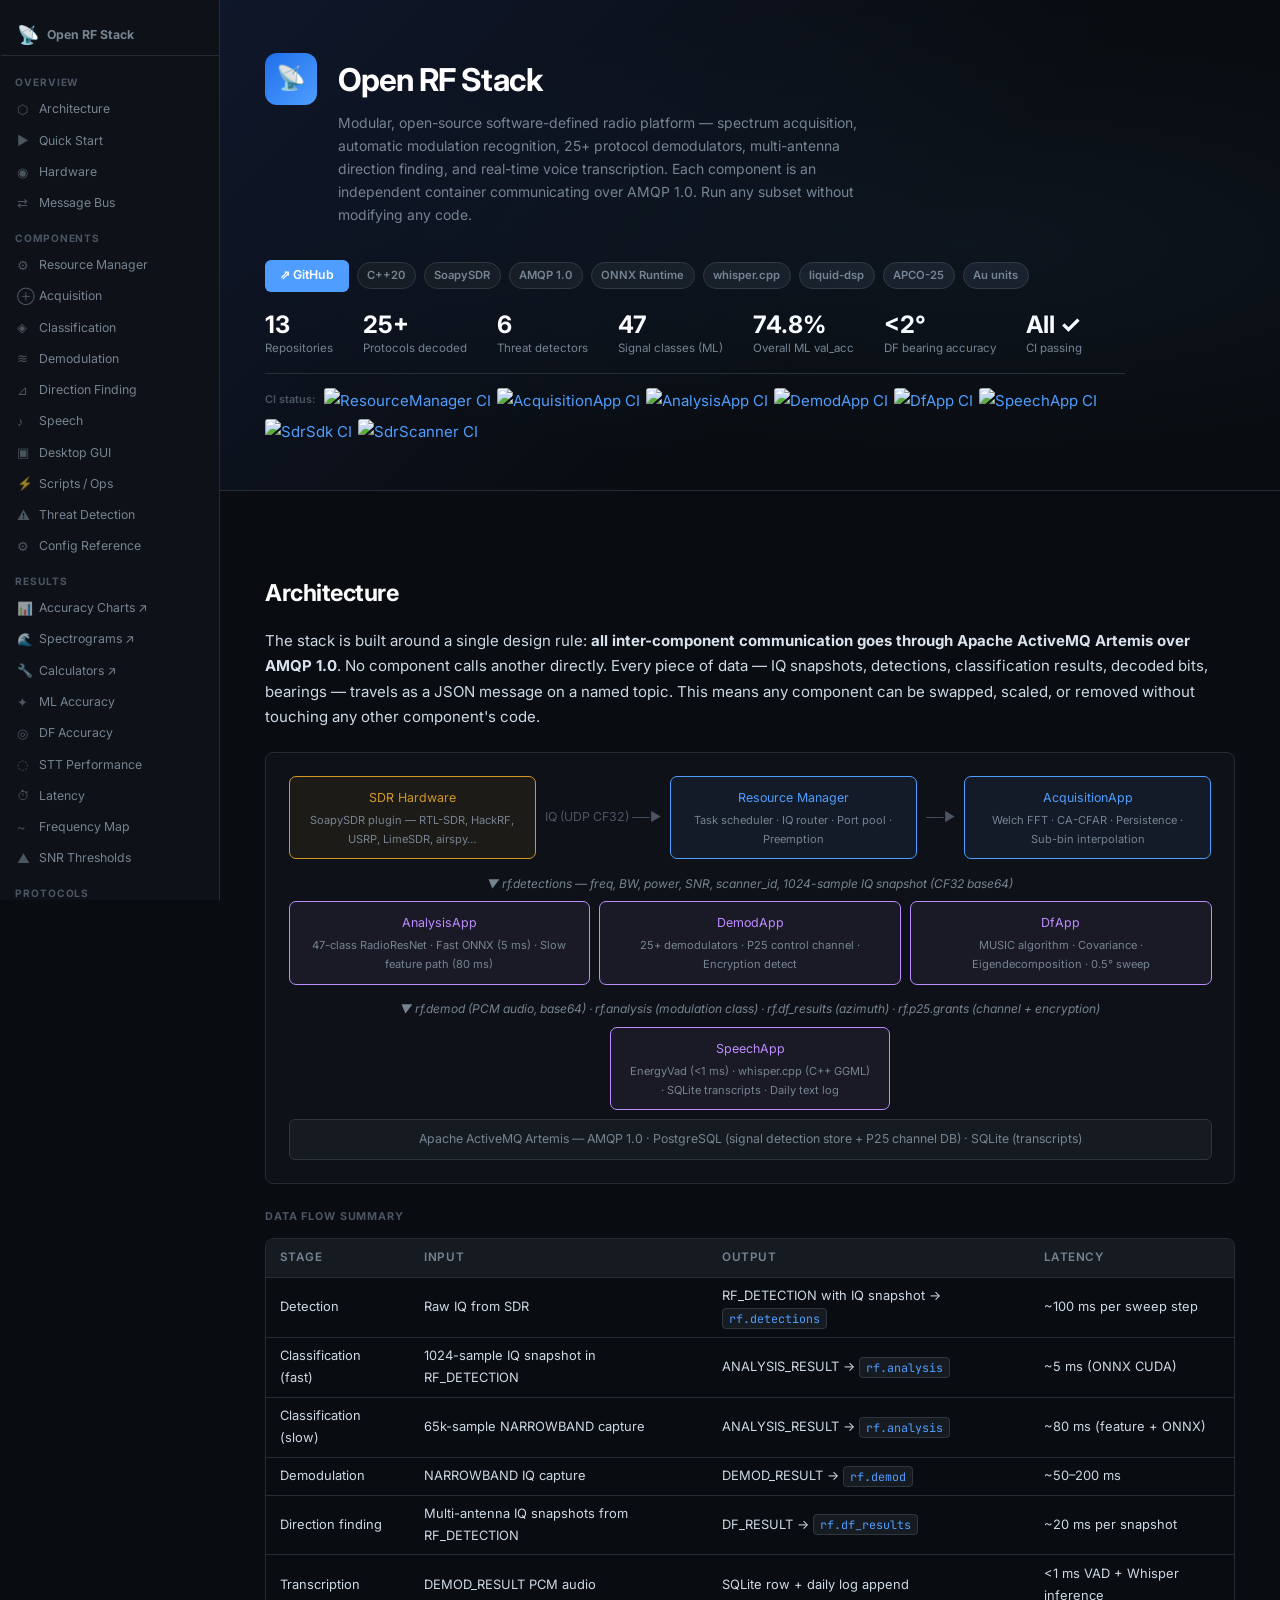
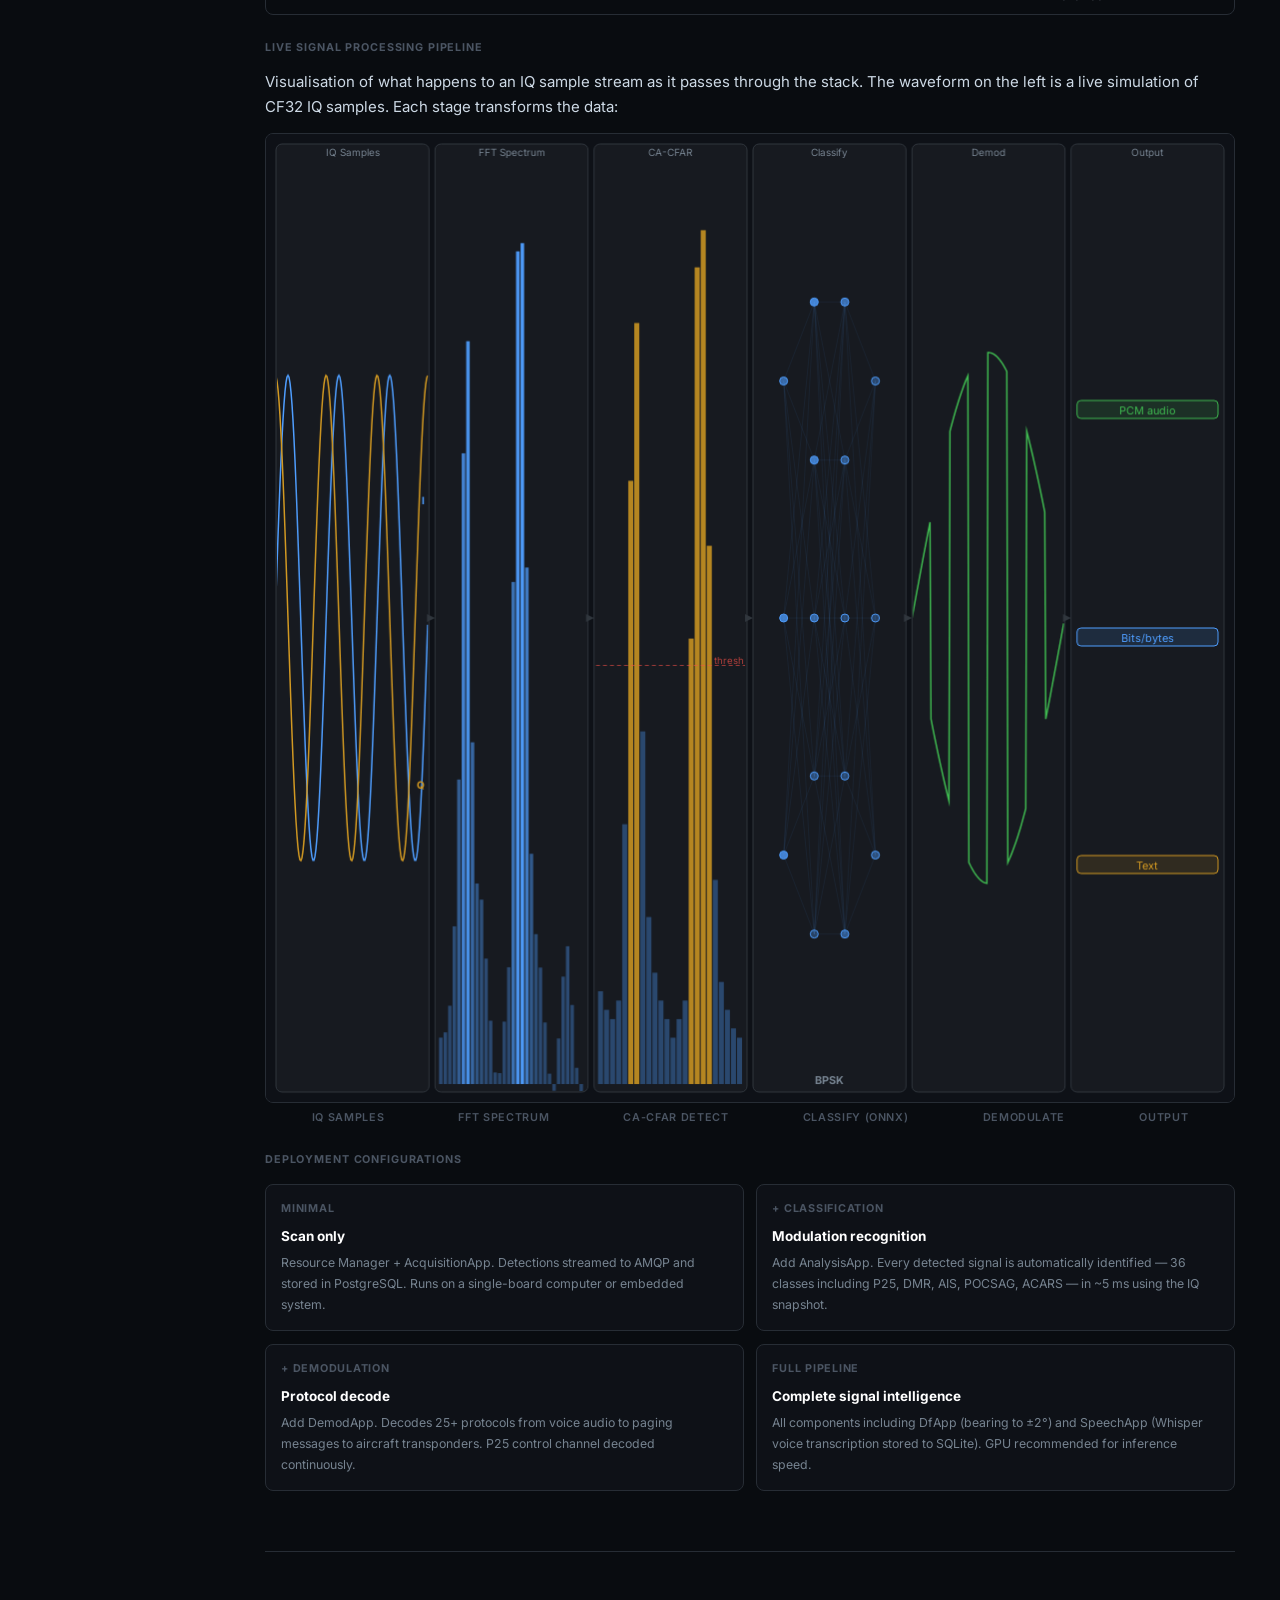
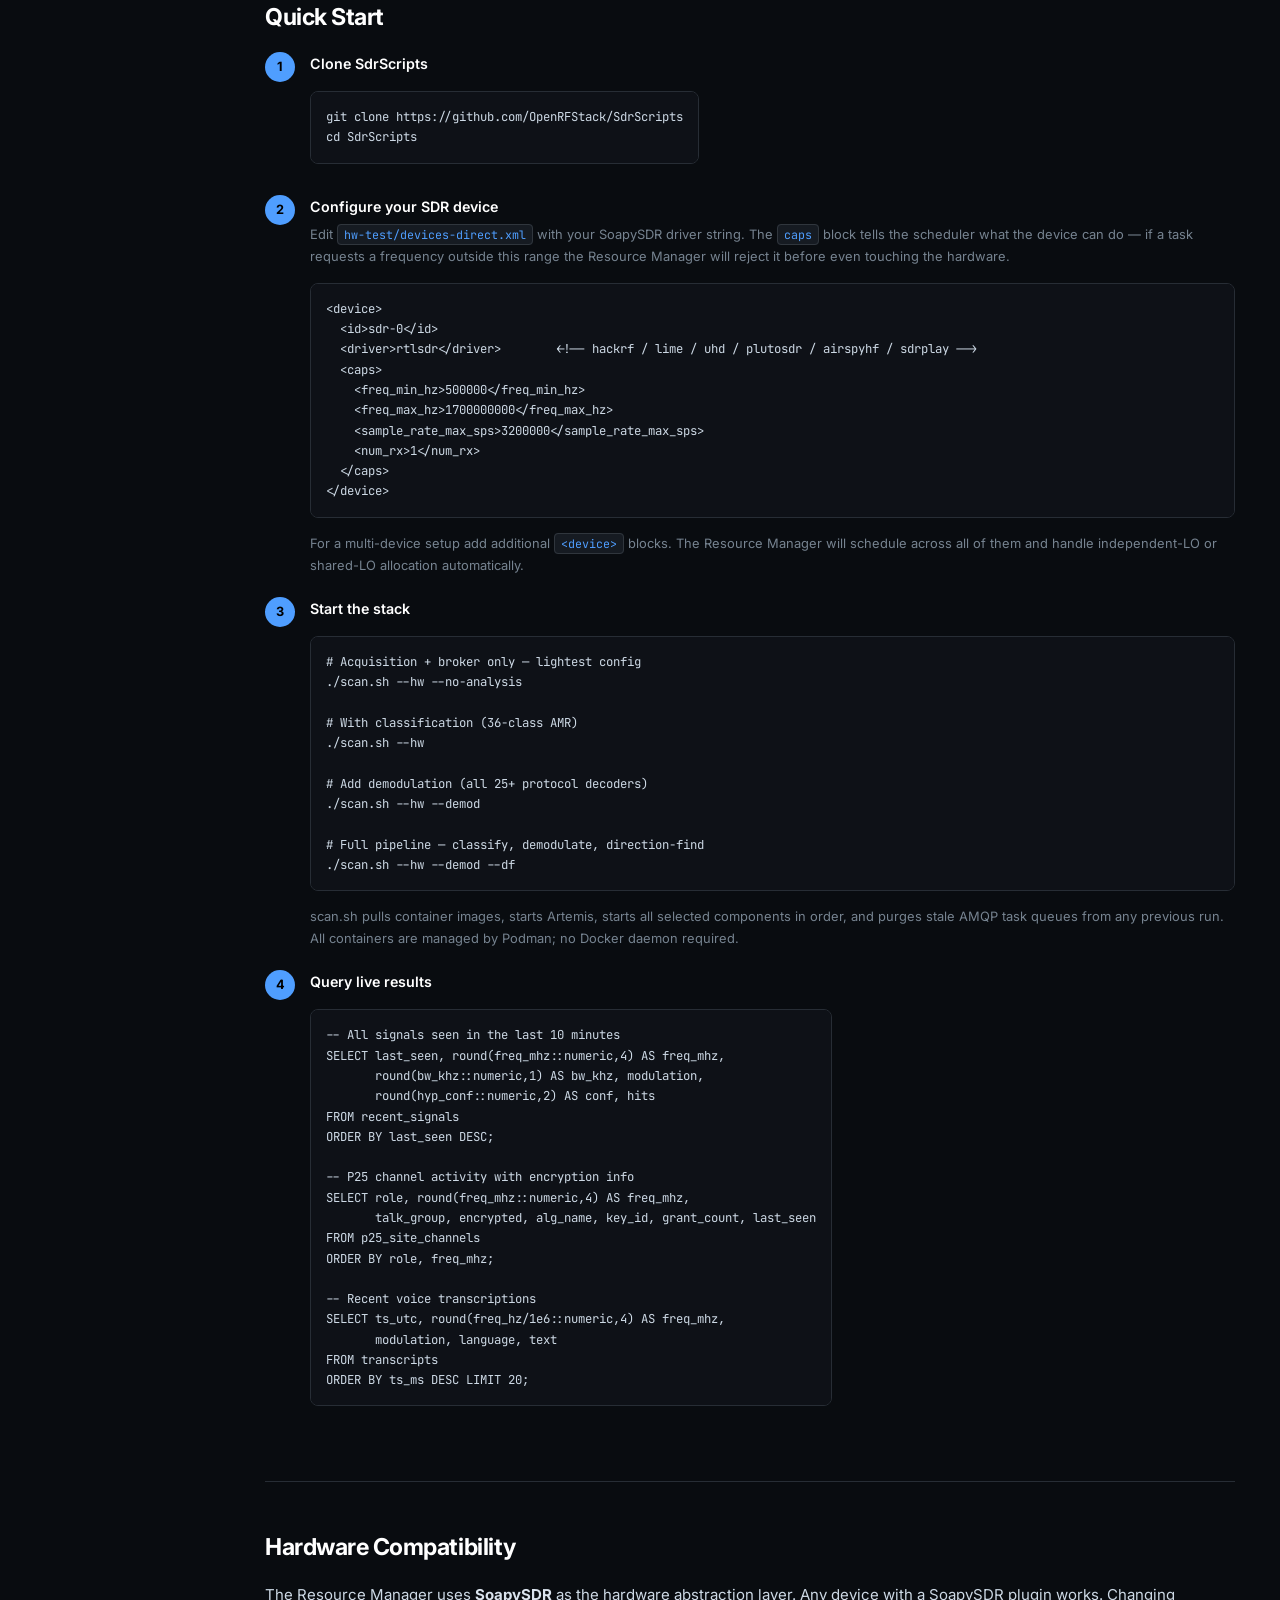
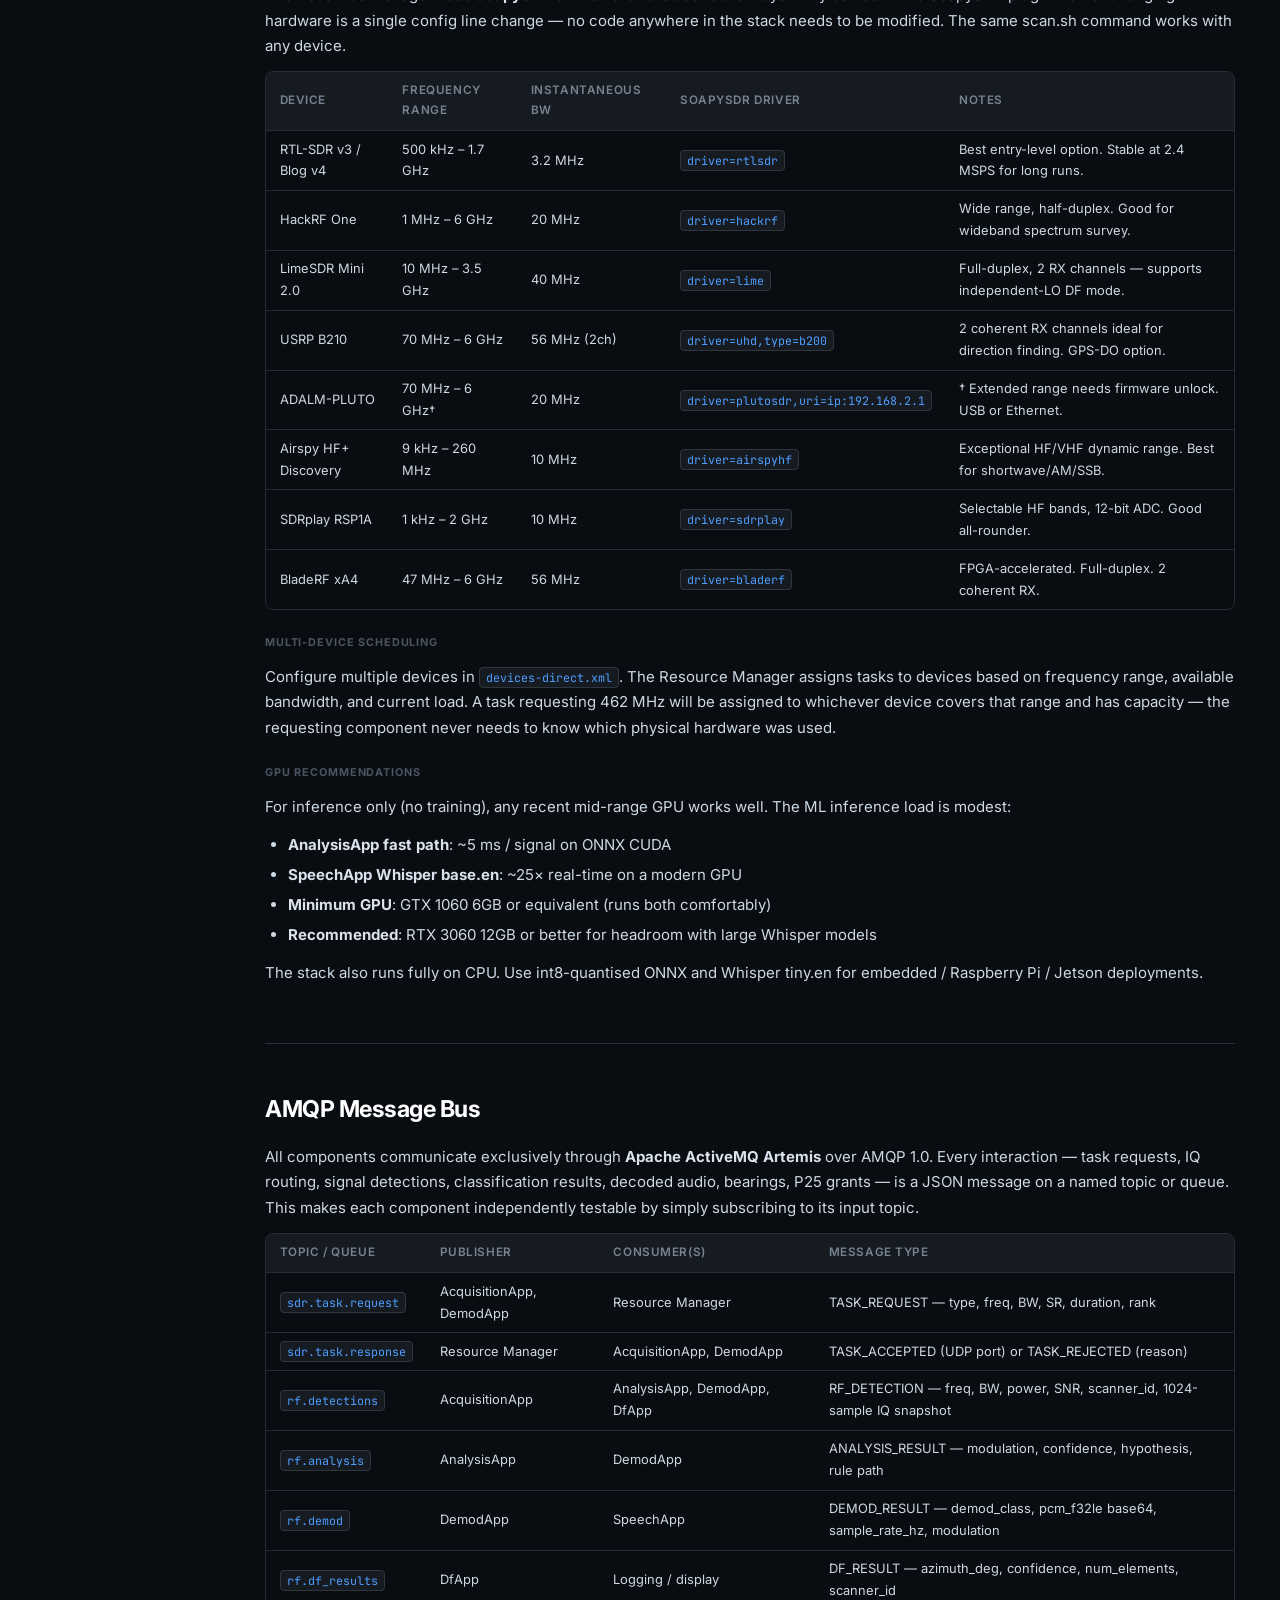
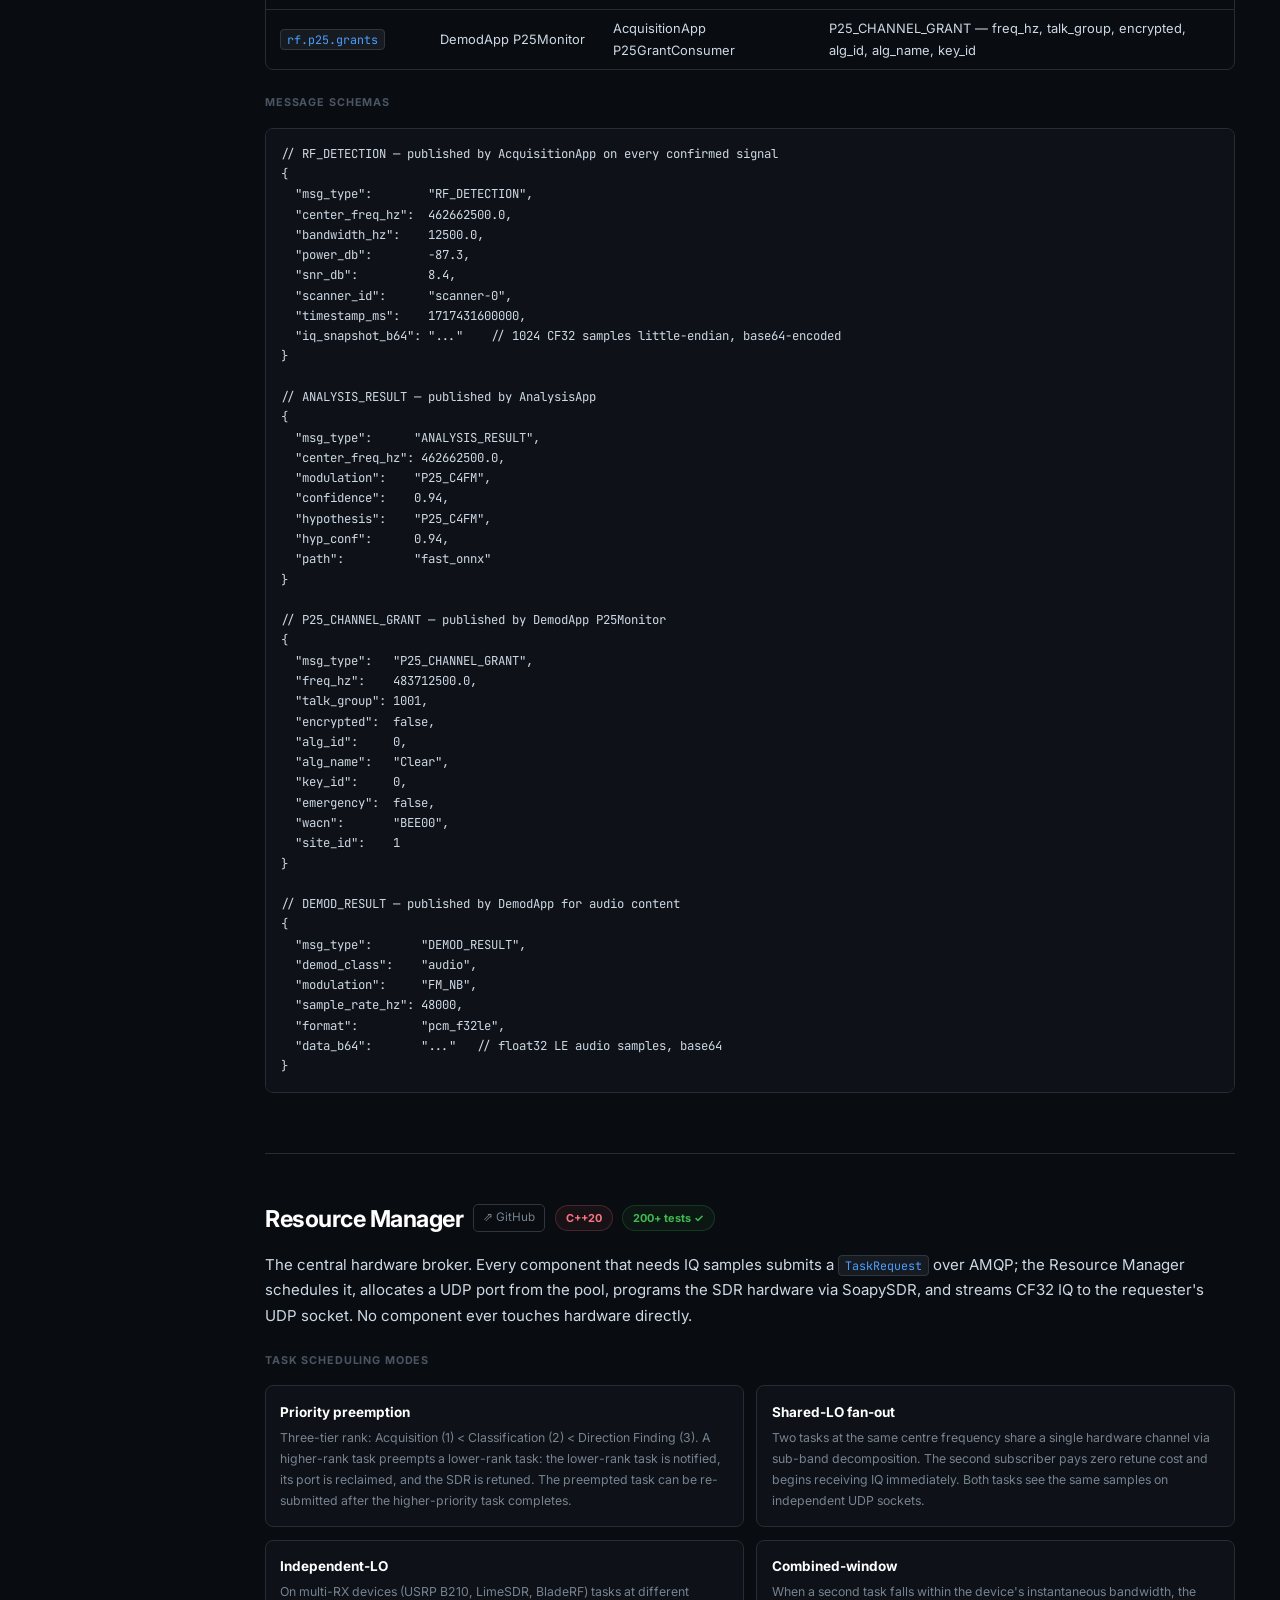
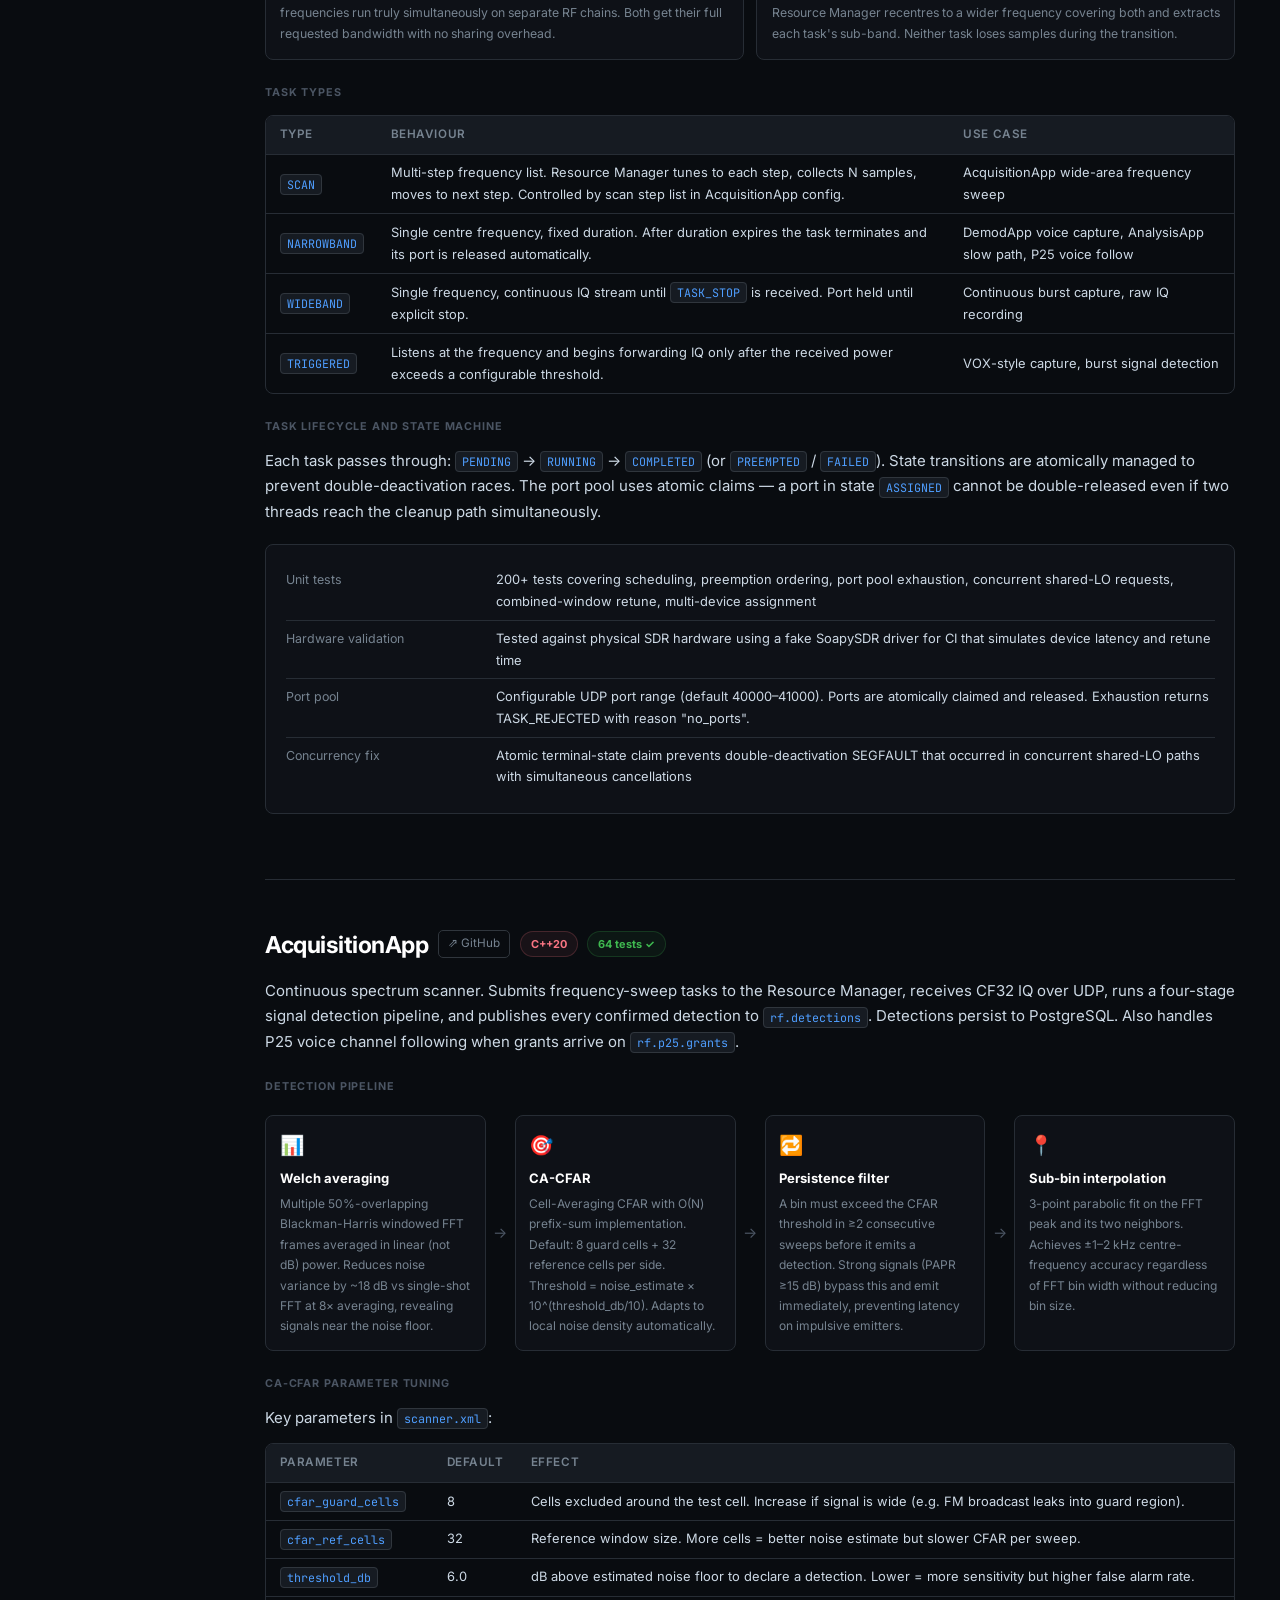
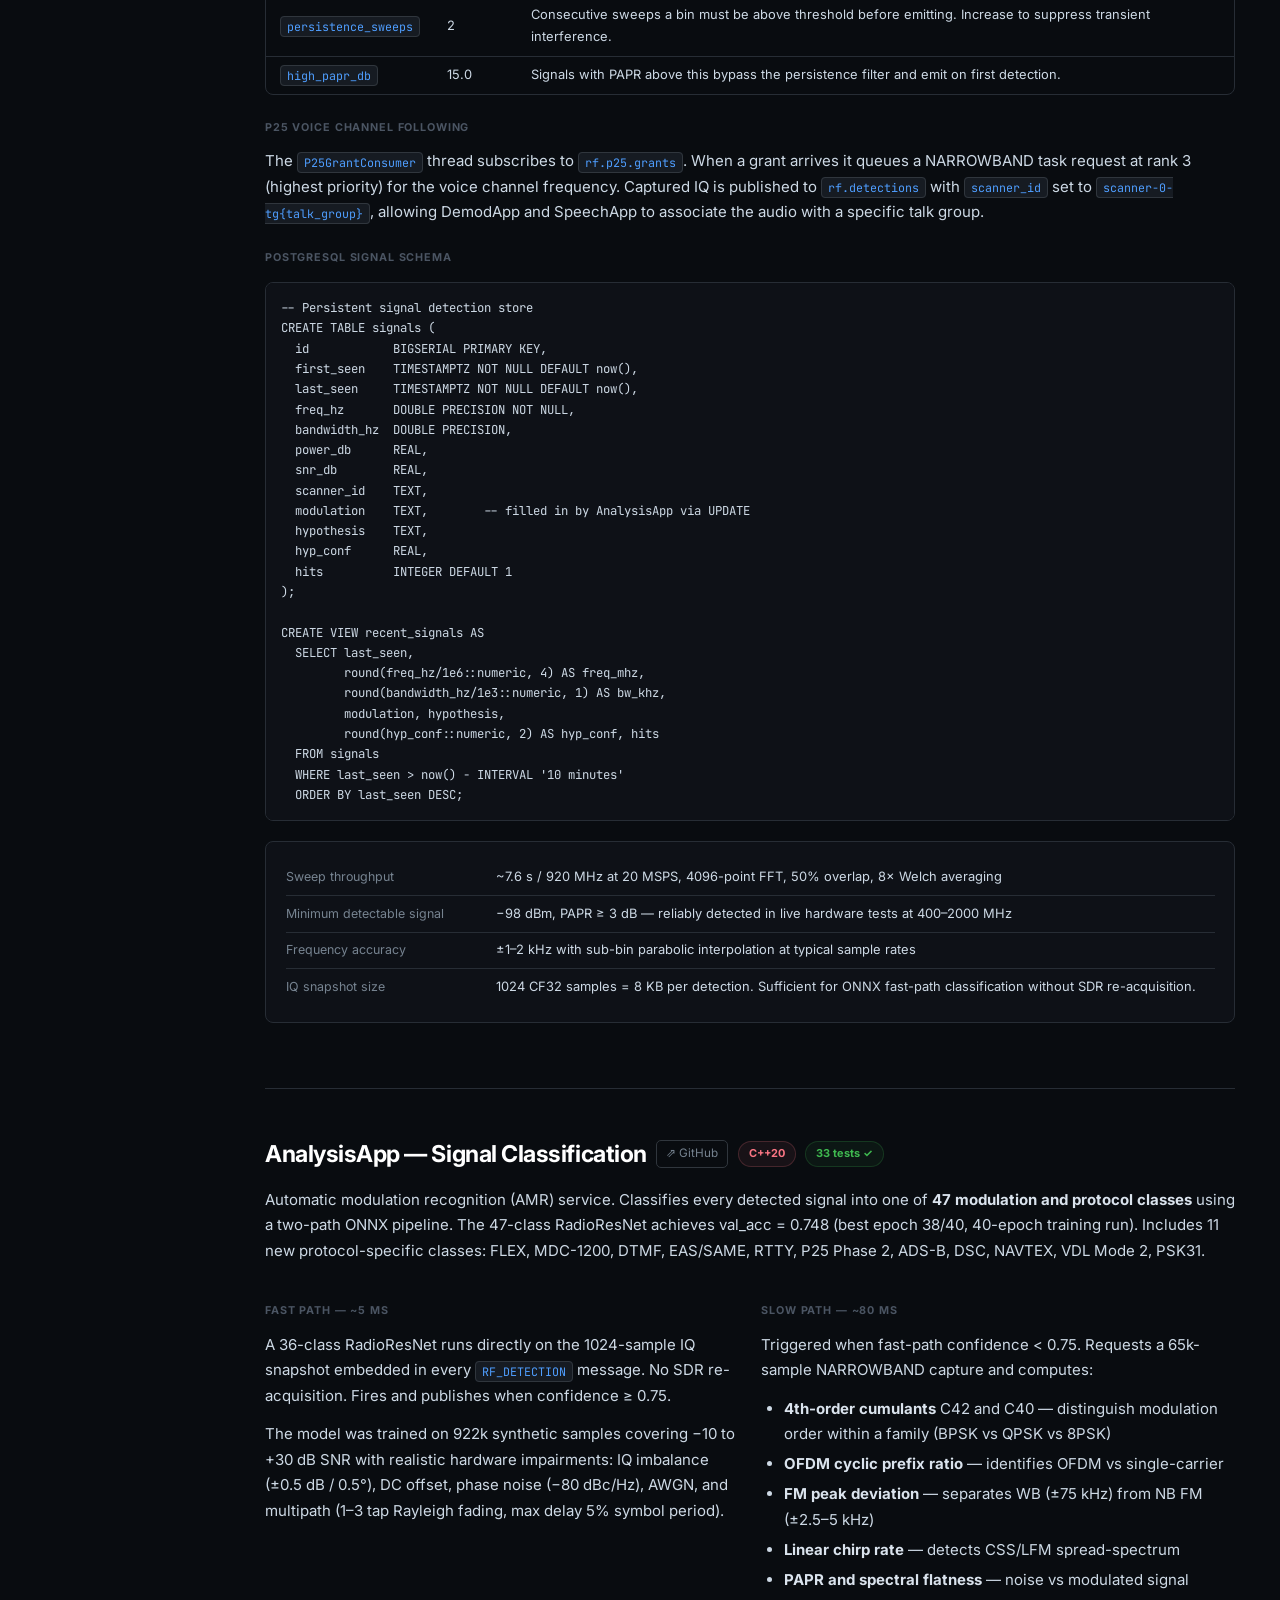
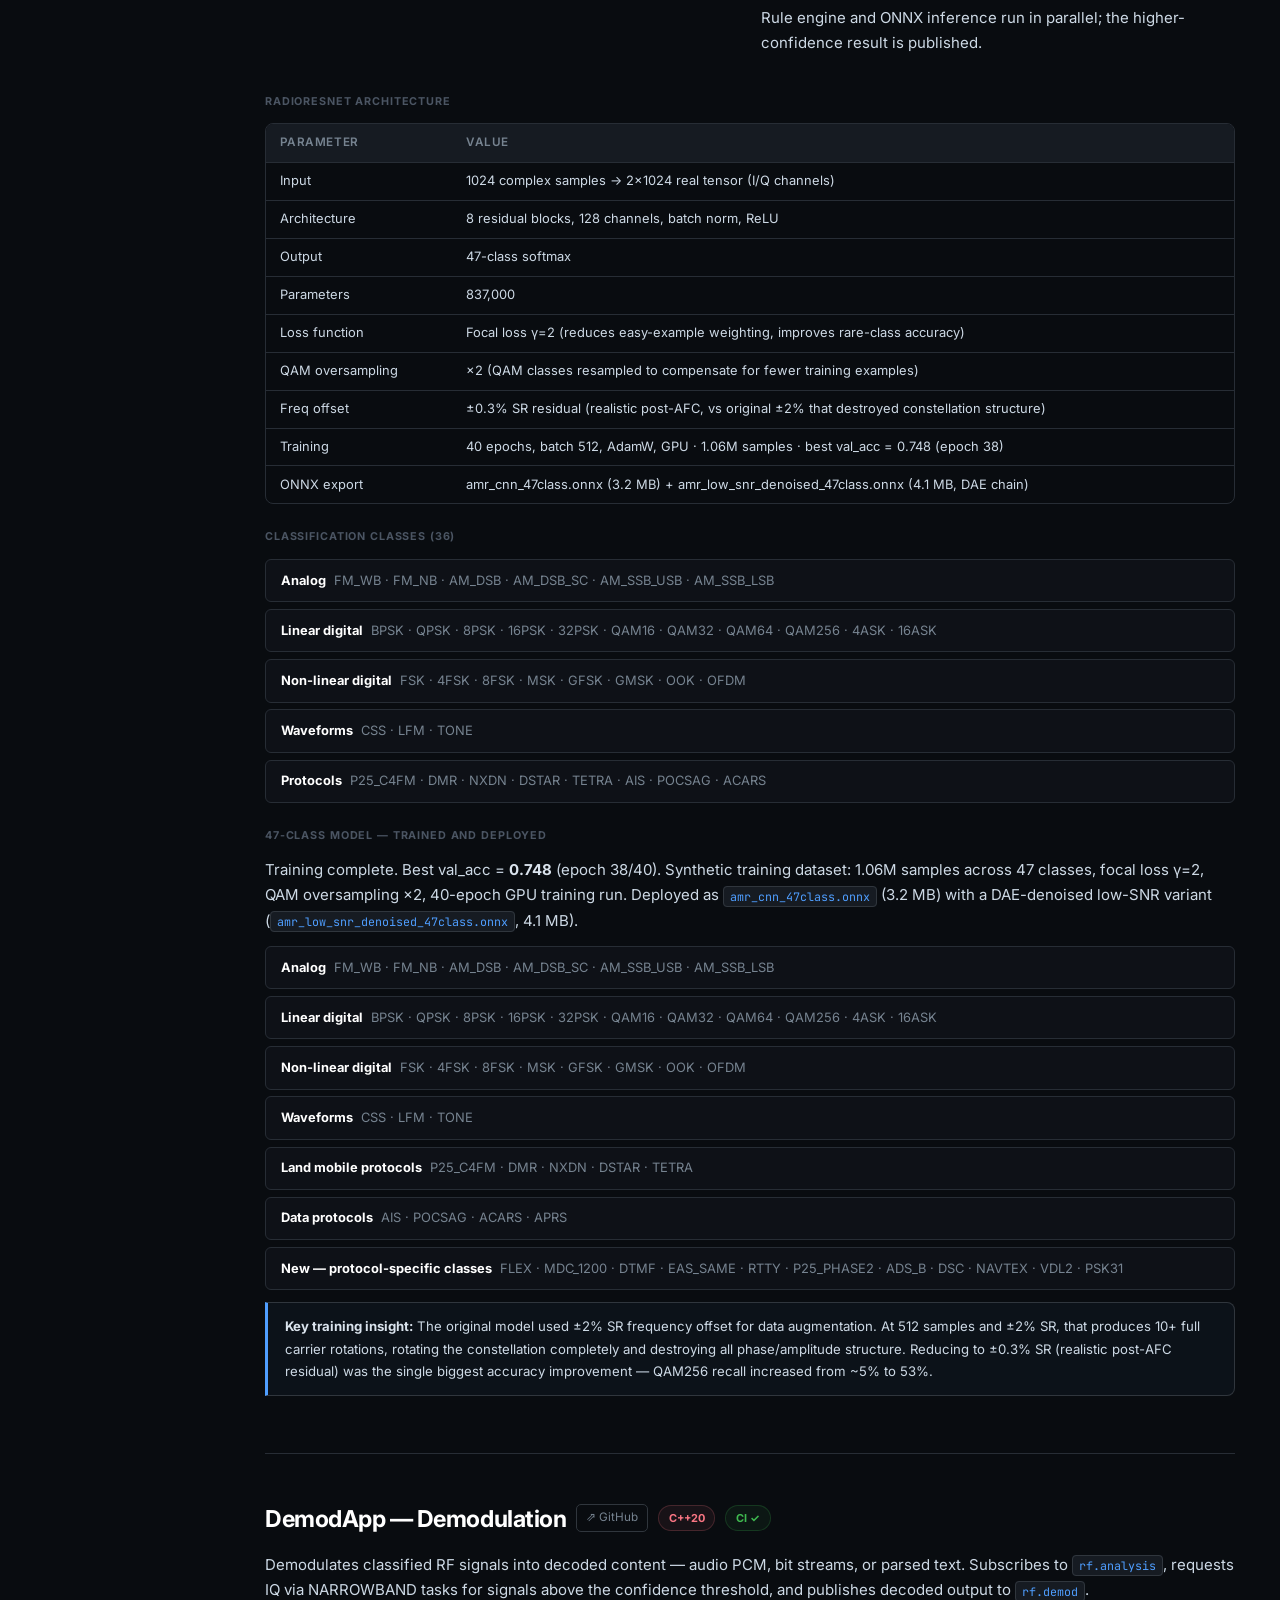
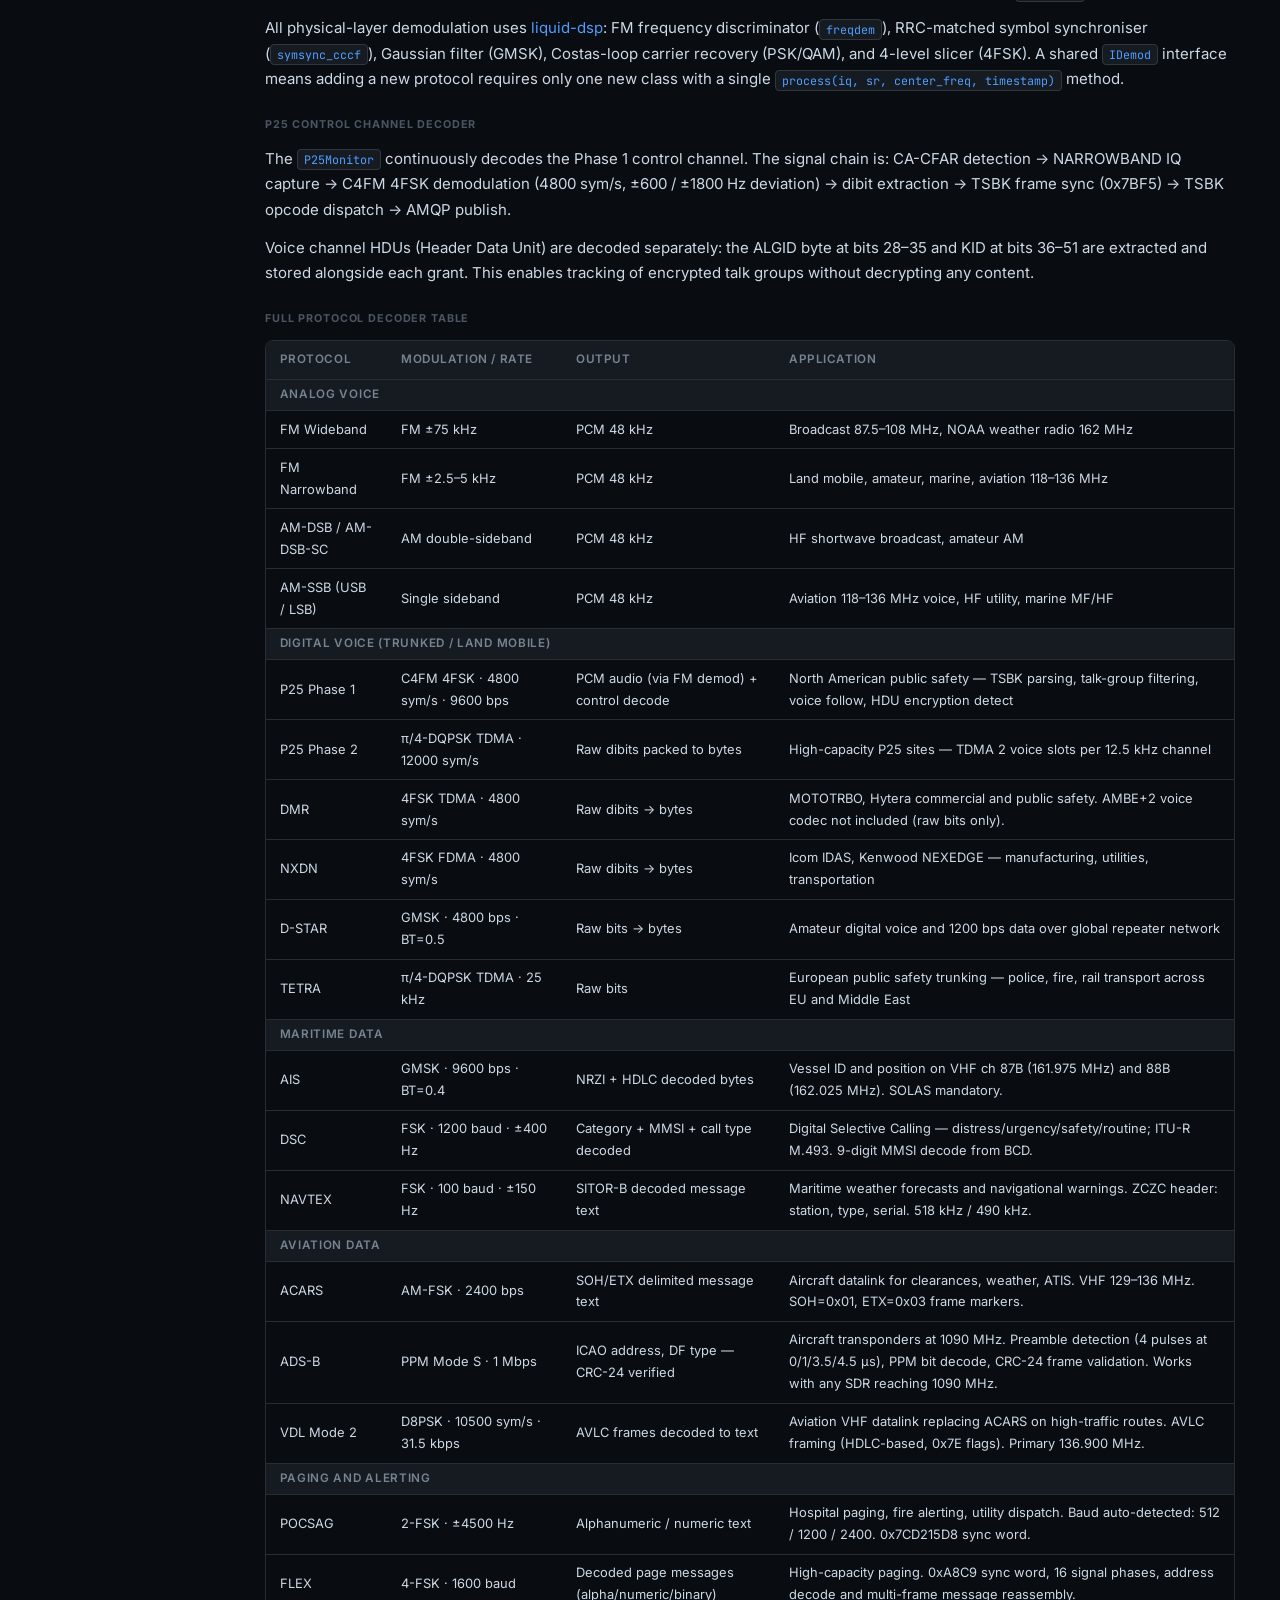
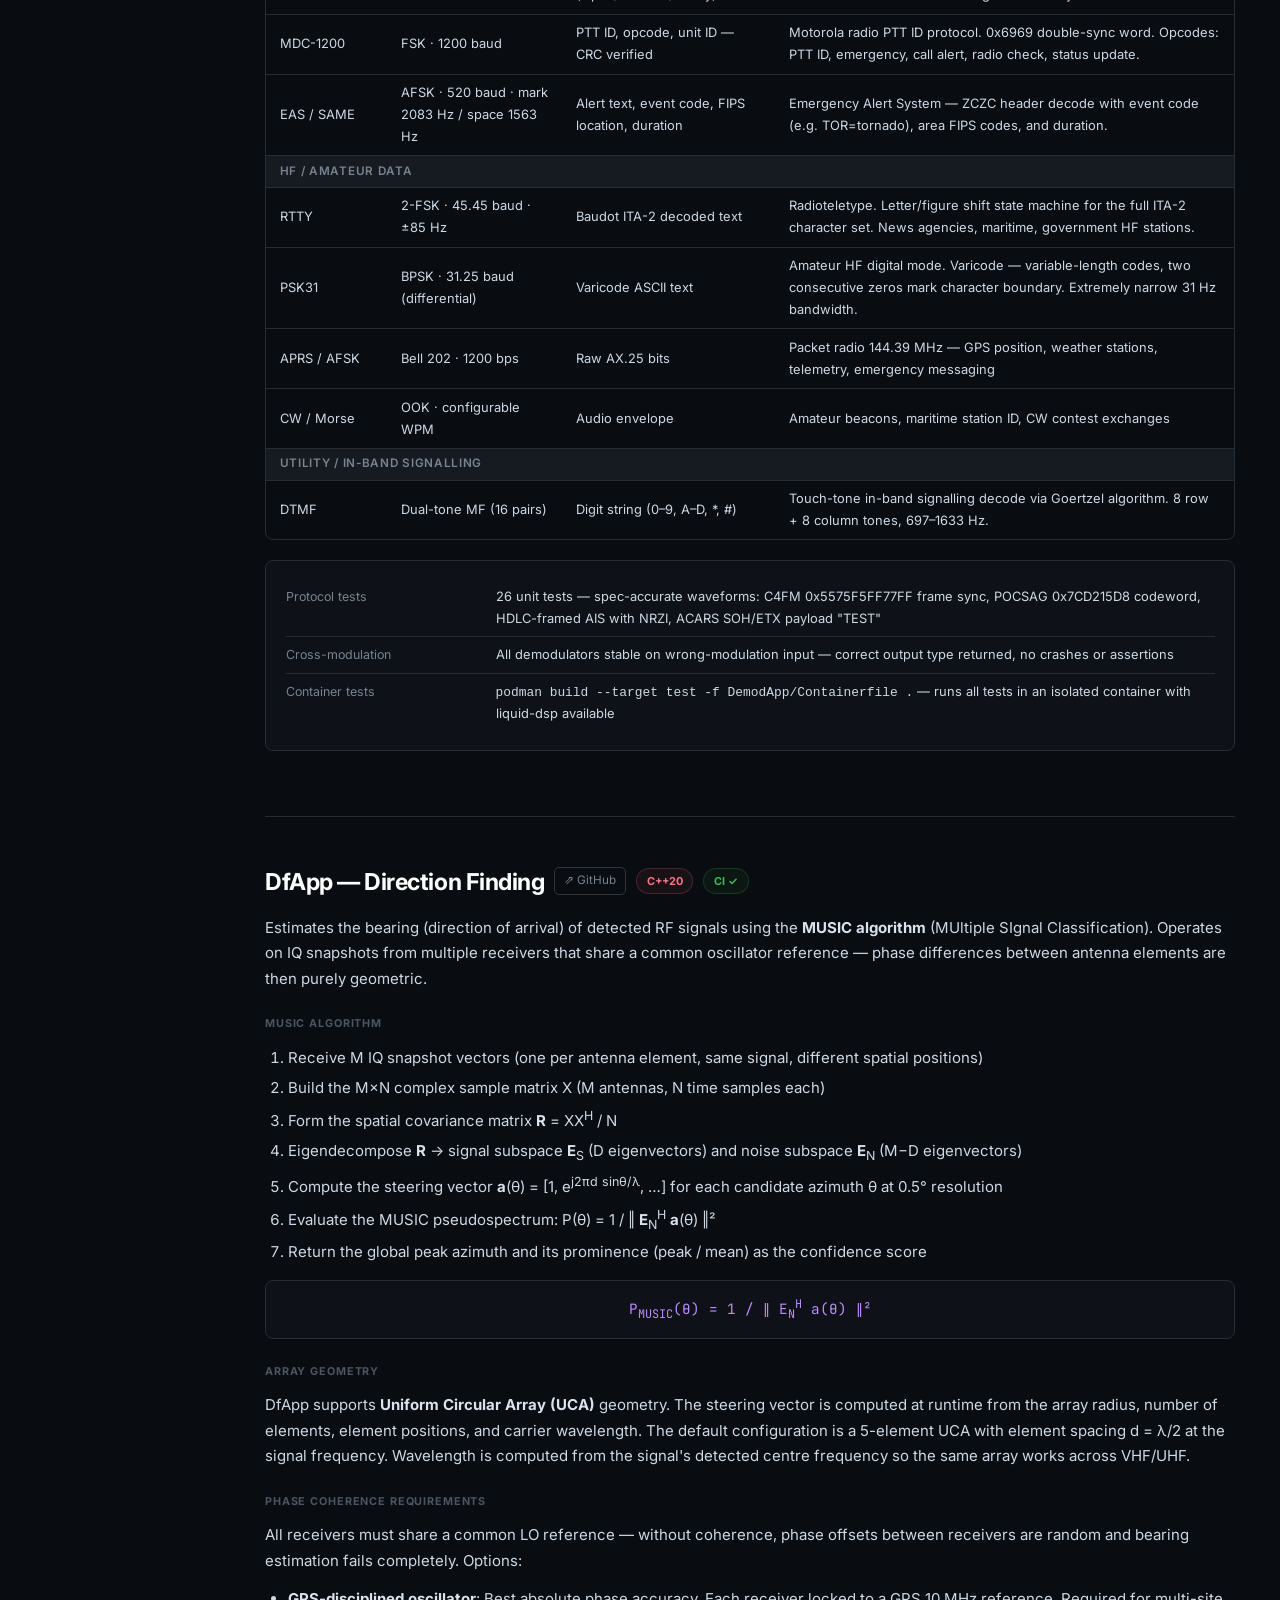
==== commit e4b35a0c: "Add License and Citation section to website - License summary table (personal/hobbyist ✓, commercial" ====
--- a/index.html
+++ b/index.html
@@ -55,6 +55,7 @@
   <a href="#multisite"><span class="nav-ic">⊕</span> Multi-site DF</a>
   <a href="#comparison"><span class="nav-ic">⇌</span> Comparison</a>
   <a href="#roadmap"><span class="nav-ic">→</span> Roadmap</a>
+  <a href="#license"><span class="nav-ic">©</span> License</a>
   <a href="#faq"><span class="nav-ic">?</span> FAQ</a>
   <a href="#contributing"><span class="nav-ic">+</span> Contributing</a>
   <a href="#live"><span class="nav-ic">●</span> Live Feed</a>
@@ -1575,6 +1576,48 @@
 # GET http://host:8080/api/status    — uptime, detection counts</code></pre>
 </section>
 
+<!-- ══════════════════════════════════════ LICENSE -->
+<section id="license">
+<h2>License &amp; Citation</h2>
+
+<div class="callout orange">
+<strong>Personal Use License</strong> — OpenRFStack is free for individuals, hobbyists, and students acting independently. It may <strong>not</strong> be used by organizations, commercially, or for military purposes without explicit written permission from the author.
+</div>
+
+<h4>Summary</h4>
+<div class="table-wrap">
+<table>
+<thead><tr><th>Use case</th><th>Permitted?</th></tr></thead>
+<tbody>
+<tr><td>Personal learning and experimentation</td><td class="rv g">✓ Yes</td></tr>
+<tr><td>Independent hobbyist use</td><td class="rv g">✓ Yes</td></tr>
+<tr><td>Individual academic / PhD research (self-directed)</td><td class="rv g">✓ Yes</td></tr>
+<tr><td>Student coursework (independently initiated)</td><td class="rv g">✓ Yes</td></tr>
+<tr><td>Commercial use by any organization</td><td class="rv r">✗ No — contact author</td></tr>
+<tr><td>Use by any company, university, or government entity</td><td class="rv r">✗ No — contact author</td></tr>
+<tr><td>Military or defense use</td><td class="rv r">✗ No — prohibited</td></tr>
+<tr><td>Assigned as coursework by an instructor or institution</td><td class="rv r">✗ No</td></tr>
+<tr><td>Training commercial AI/ML systems</td><td class="rv r">✗ No — contact author</td></tr>
+<tr><td>Redistribution by individuals (non-commercial, with license)</td><td class="rv g">✓ Yes</td></tr>
+</tbody>
+</table>
+</div>
+
+<h4>Citation</h4>
+<p>Any public use, publication, or research referencing OpenRFStack must include attribution:</p>
+<pre><code>OpenRFStack, Brendan Michaud, 2026, https://github.com/OpenRFStack</code></pre>
+
+<h4>Special permissions</h4>
+<p>The author may grant exceptions or alternative licensing (including for commercial, government, or military use) under separate written agreement. Contact via <a href="https://github.com/OpenRFStack">github.com/OpenRFStack</a>.</p>
+
+<h4>Governing law</h4>
+<p>This license is governed by the laws of the State of New Hampshire, USA. Disputes must be brought in Hillsborough County, NH courts.</p>
+
+<p style="margin-top:1rem">
+  <a href="https://github.com/OpenRFStack/SdrResourceManager/blob/main/1.0/LICENSE" class="btn-gh" style="font-size:.8rem">Full License Text ↗</a>
+</p>
+</section>
+
 <!-- ══════════════════════════════════════ FAQ -->
 <section id="faq">
 <h2>Frequently Asked Questions</h2>
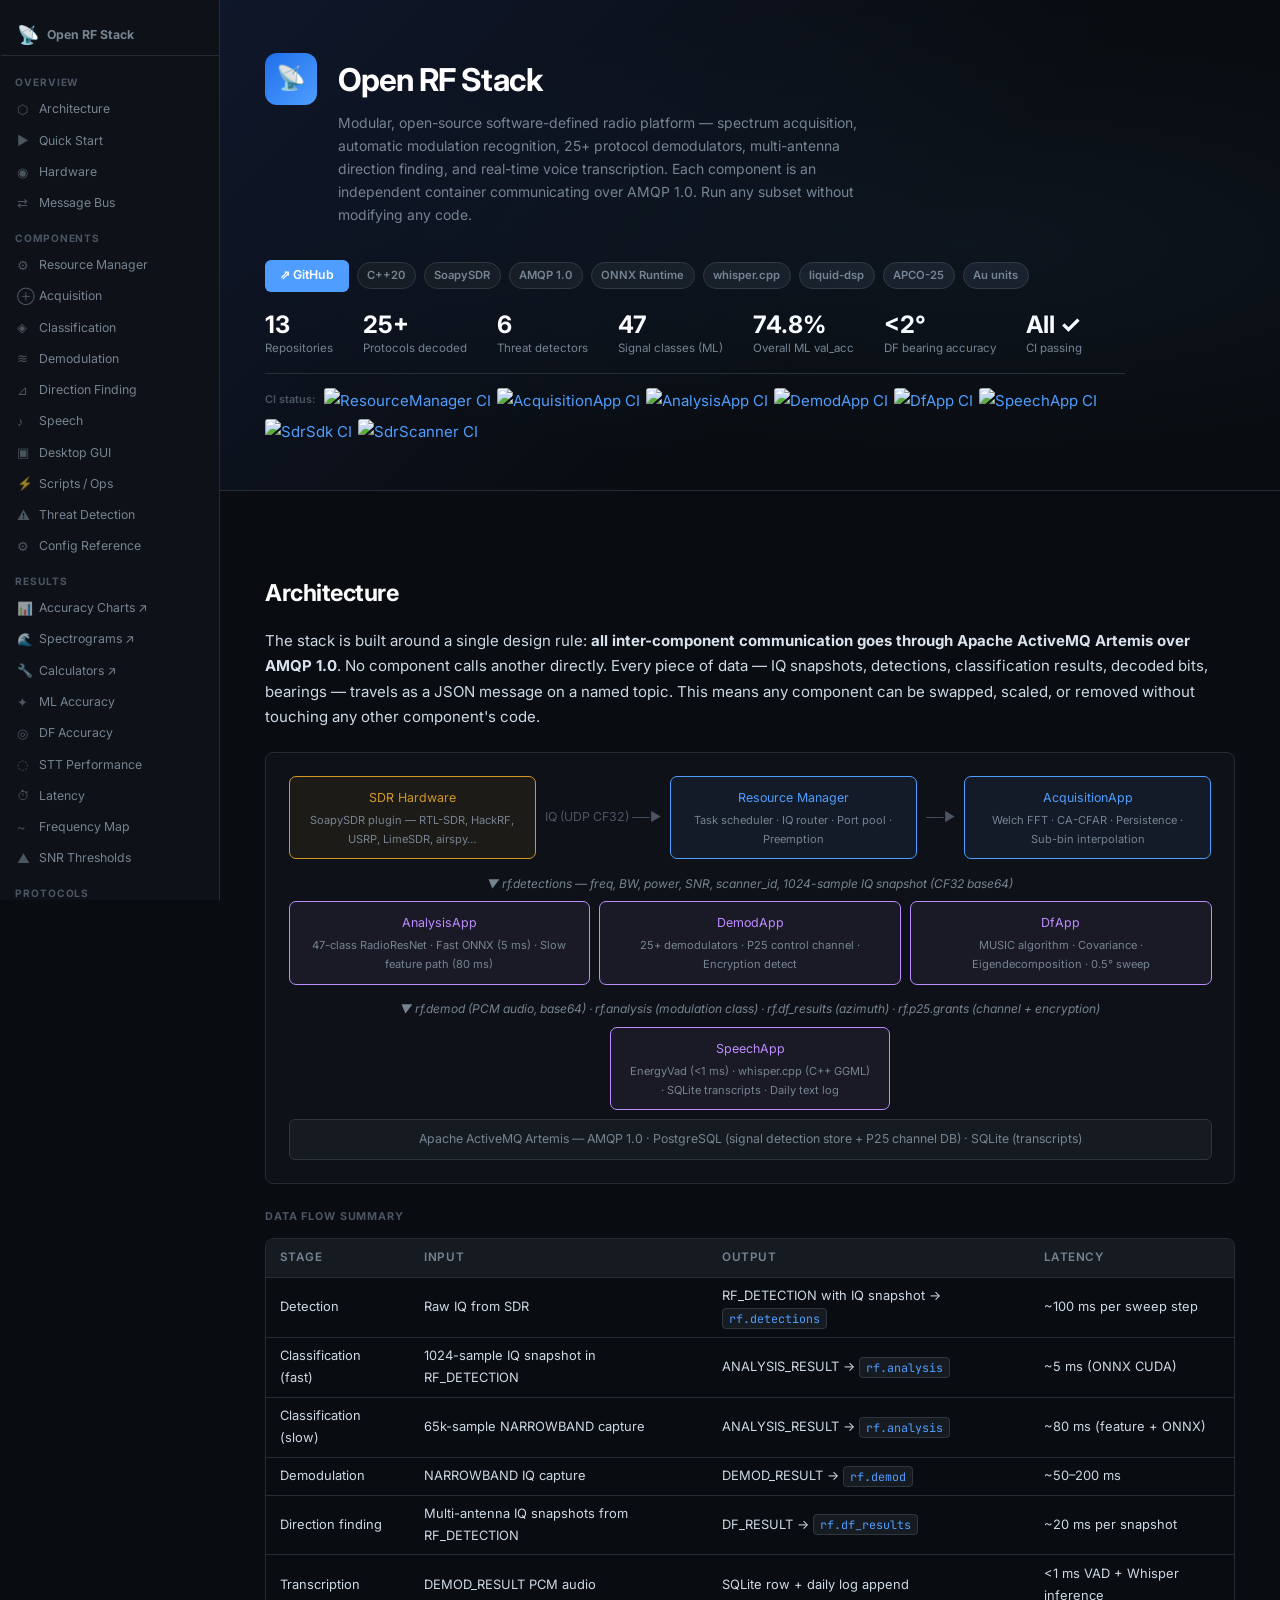
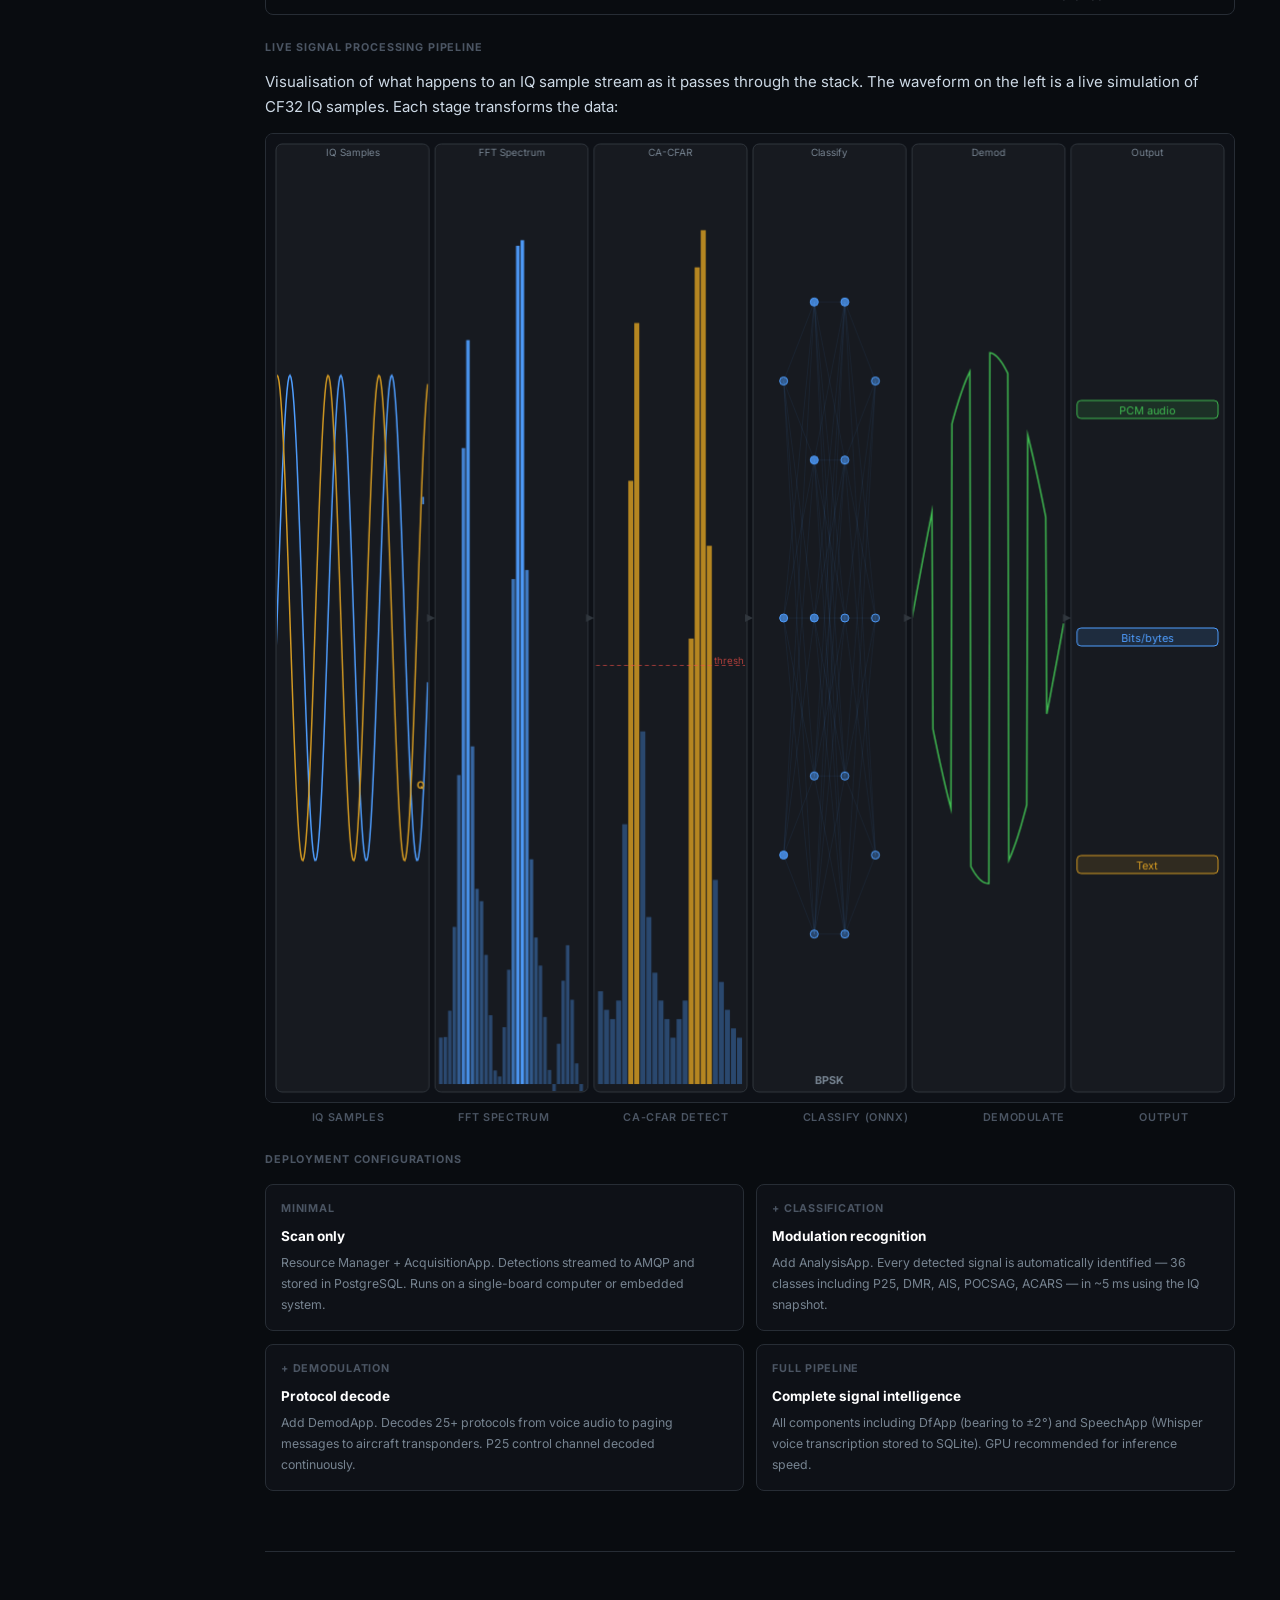
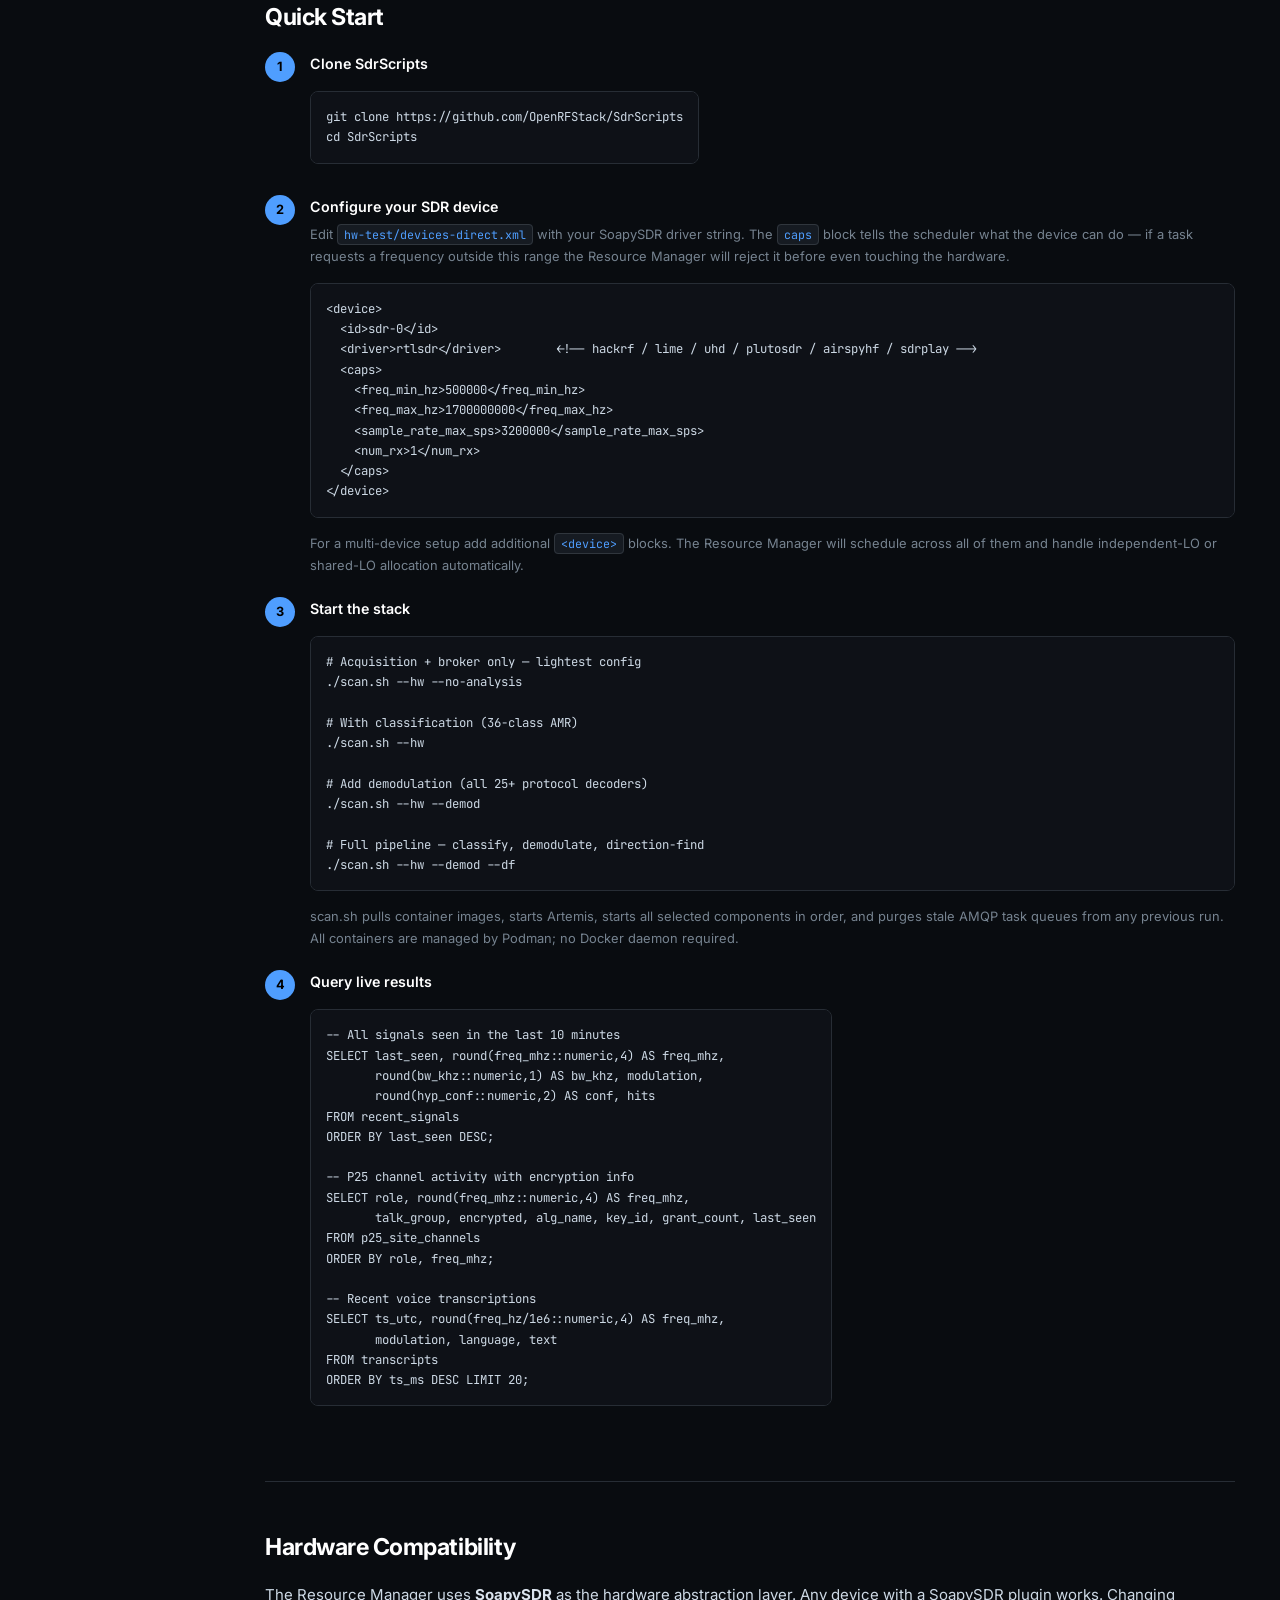
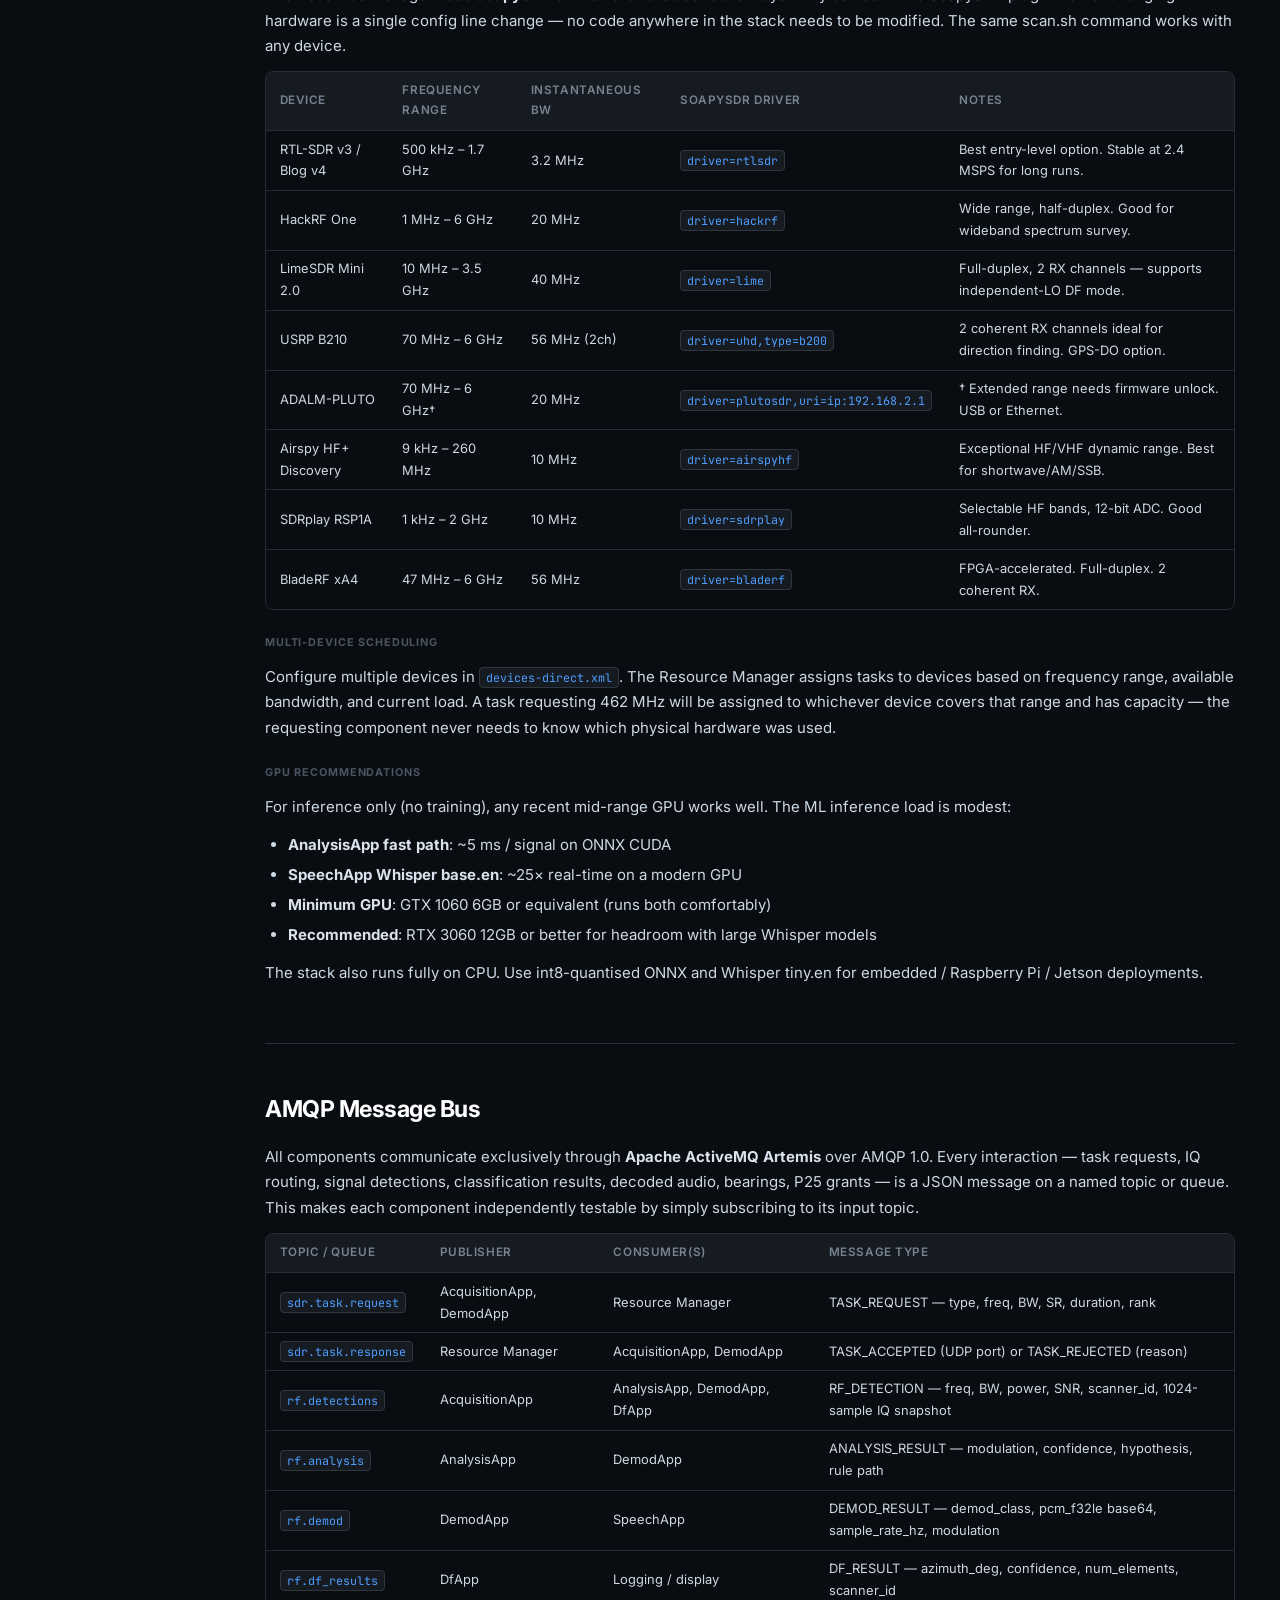
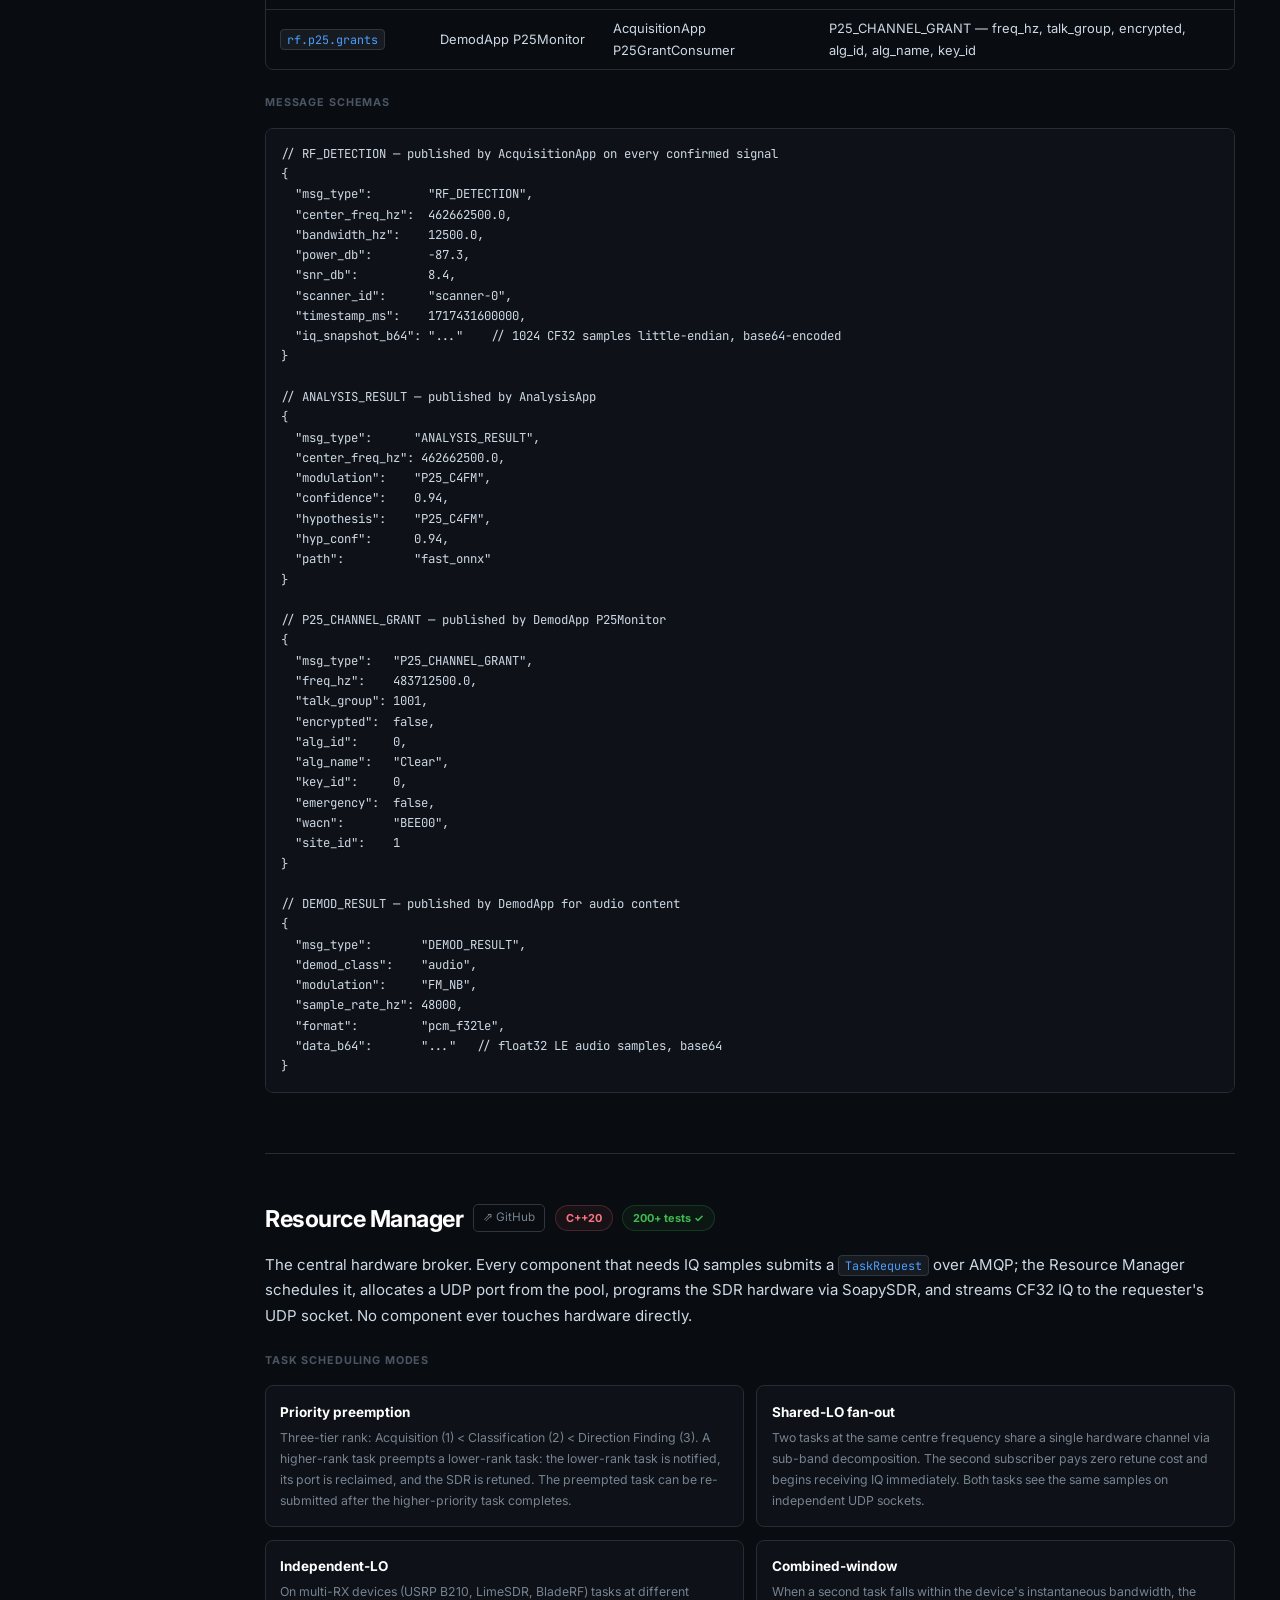
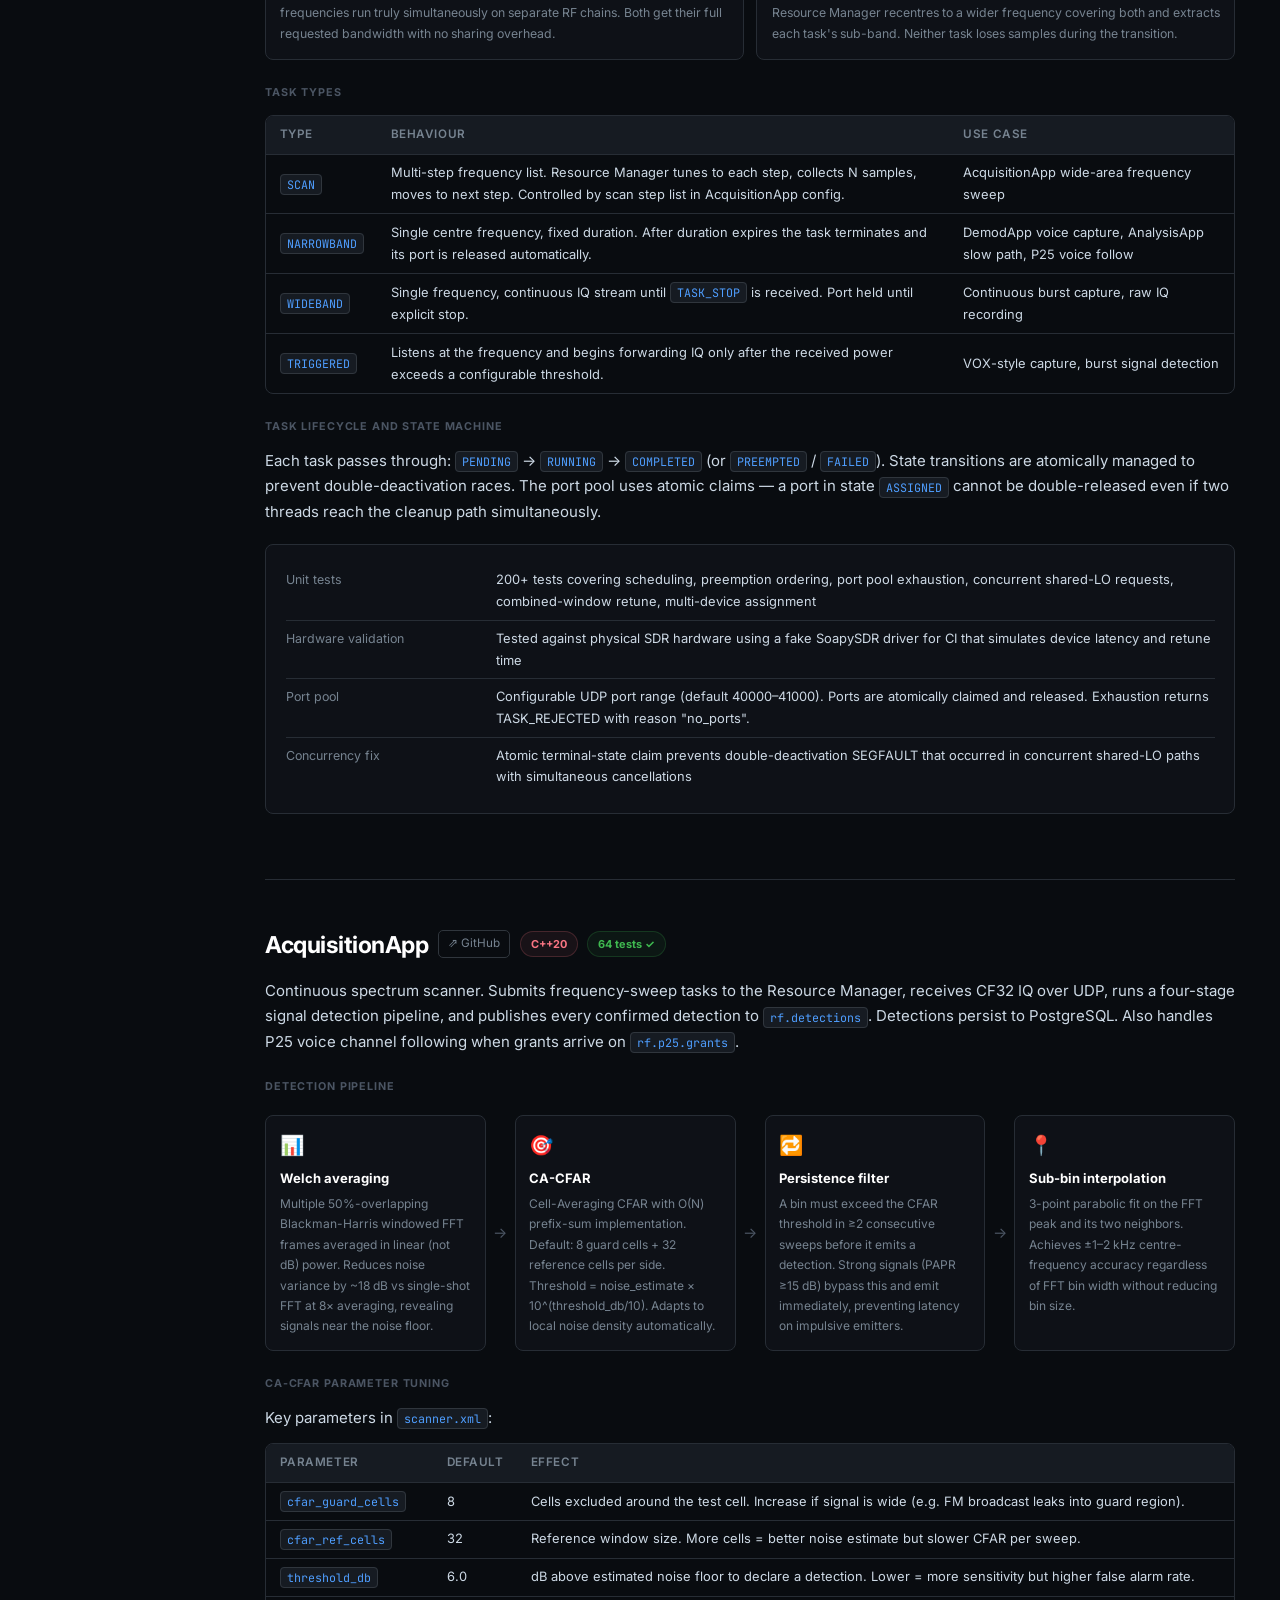
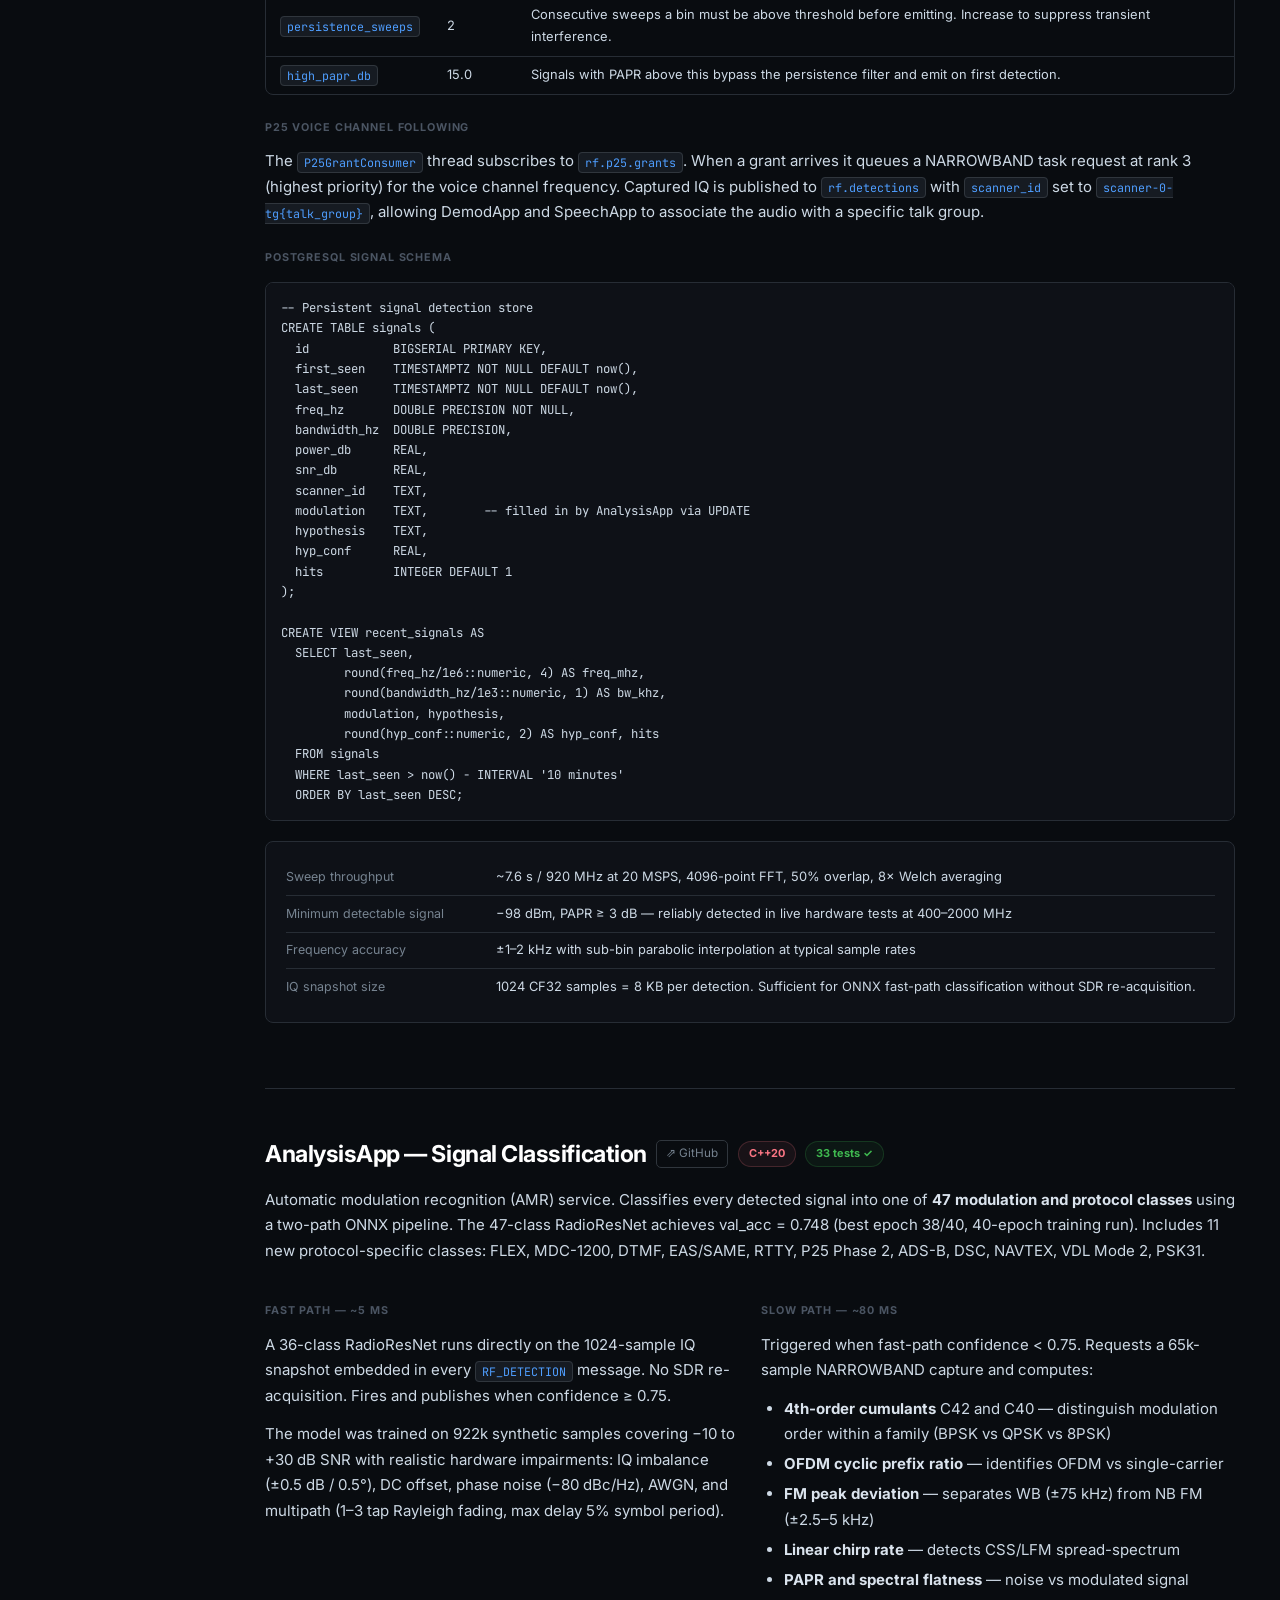
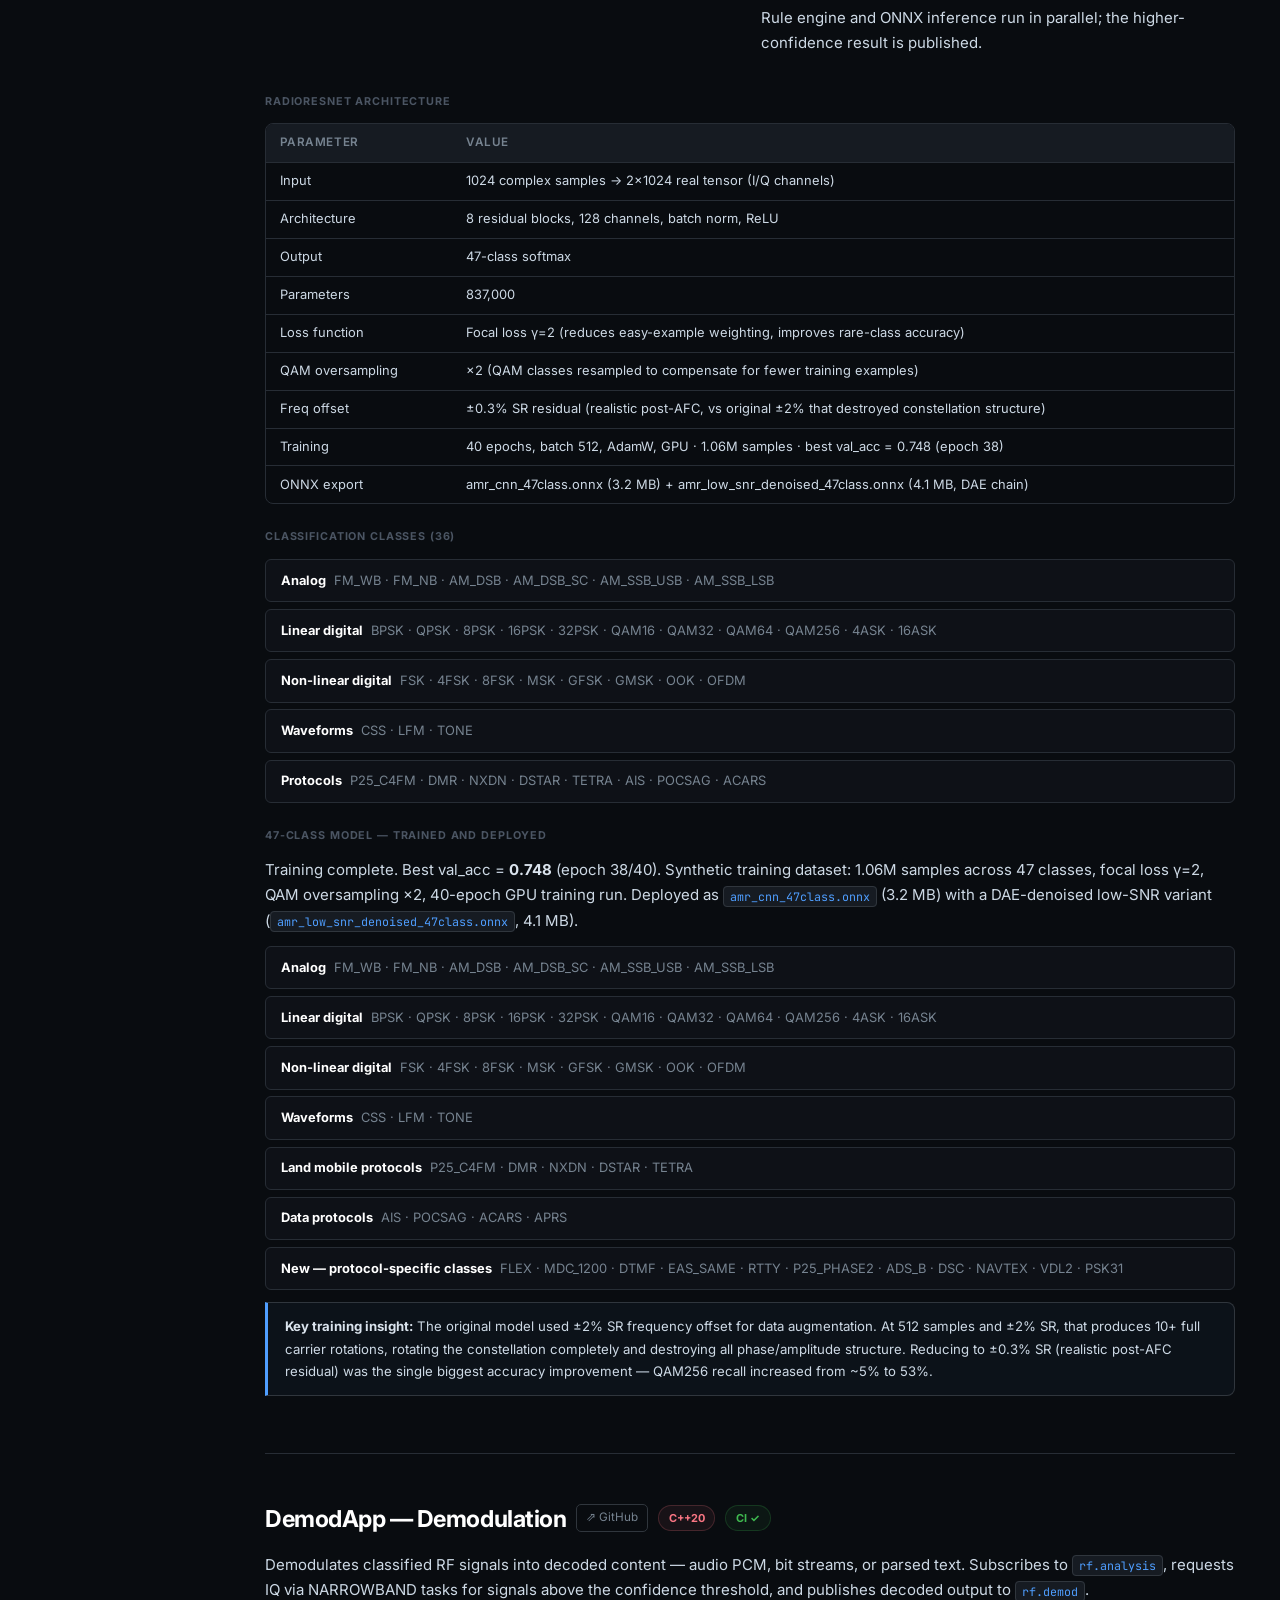
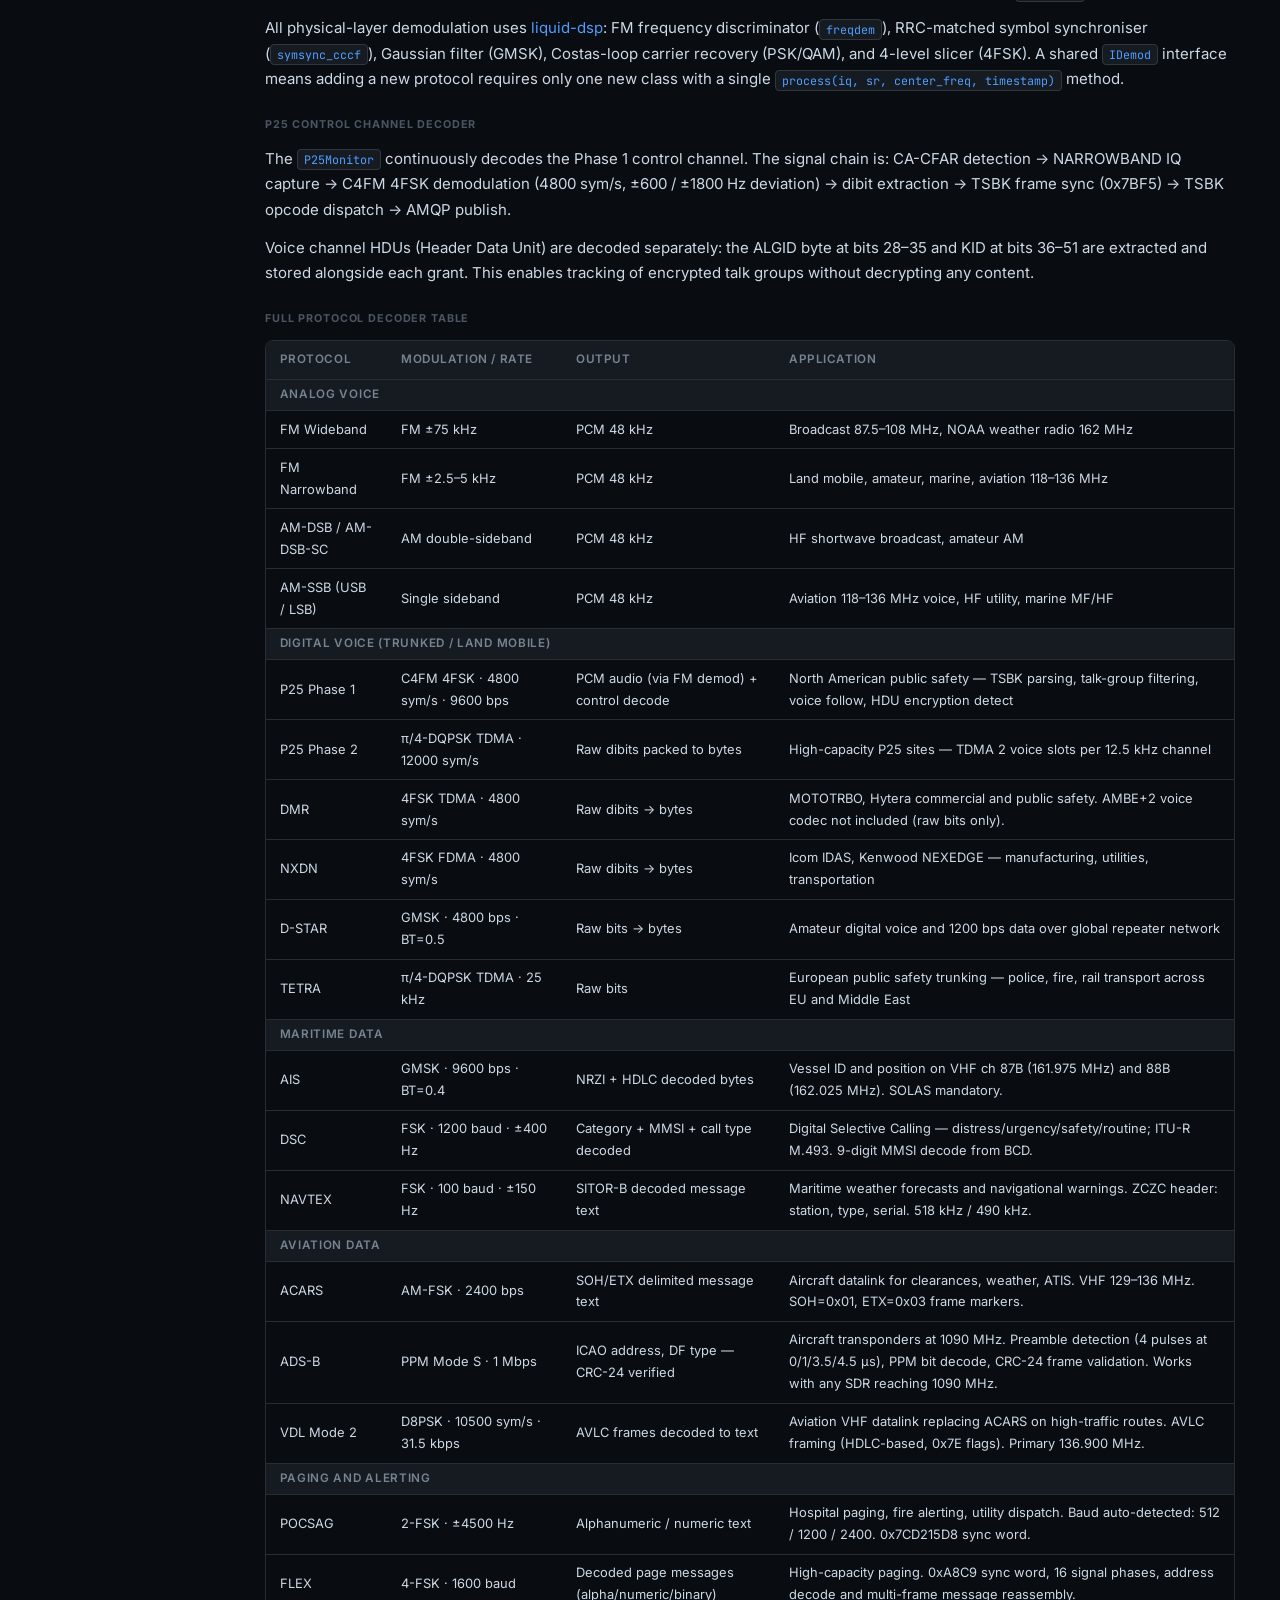
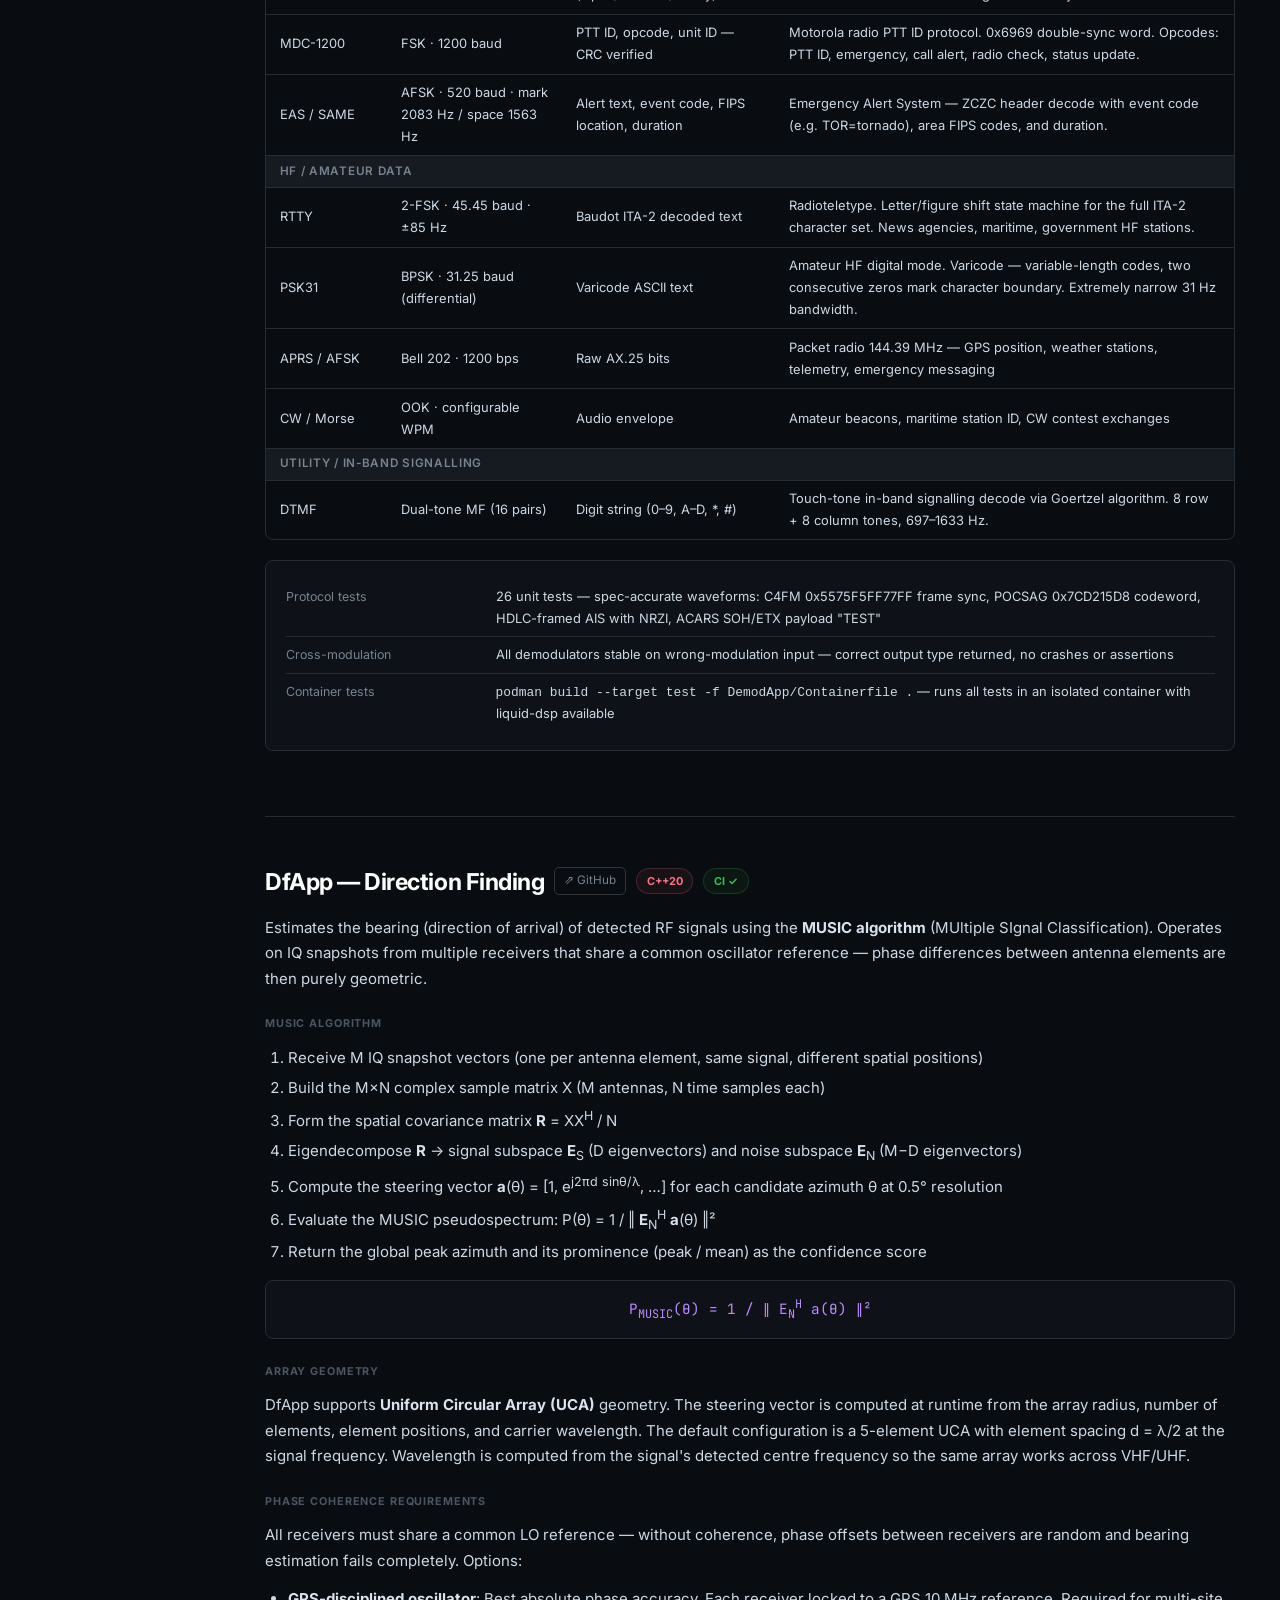
==== commit 5b59fbd2: "Add Doxygen docs landing page and nav link - docs/index.html: landing page linking to all 10 repo AP" ====
--- a/index.html
+++ b/index.html
@@ -63,6 +63,7 @@
   <div class="nav-sep">Library</div>
   <a href="#sdk"><span class="nav-ic">{ }</span> SdrSdk</a>
   <a href="#taskapi"><span class="nav-ic">⌗</span> SdrTaskApi</a>
+  <a href="docs/"><span class="nav-ic">📖</span> API Docs (Doxygen) ↗</a>
   <a href="#glossary-btn" id="glossaryOpen" onclick="openGlossary();return false"><span class="nav-ic">α</span> Glossary</a>
 
   <div class="nav-search">
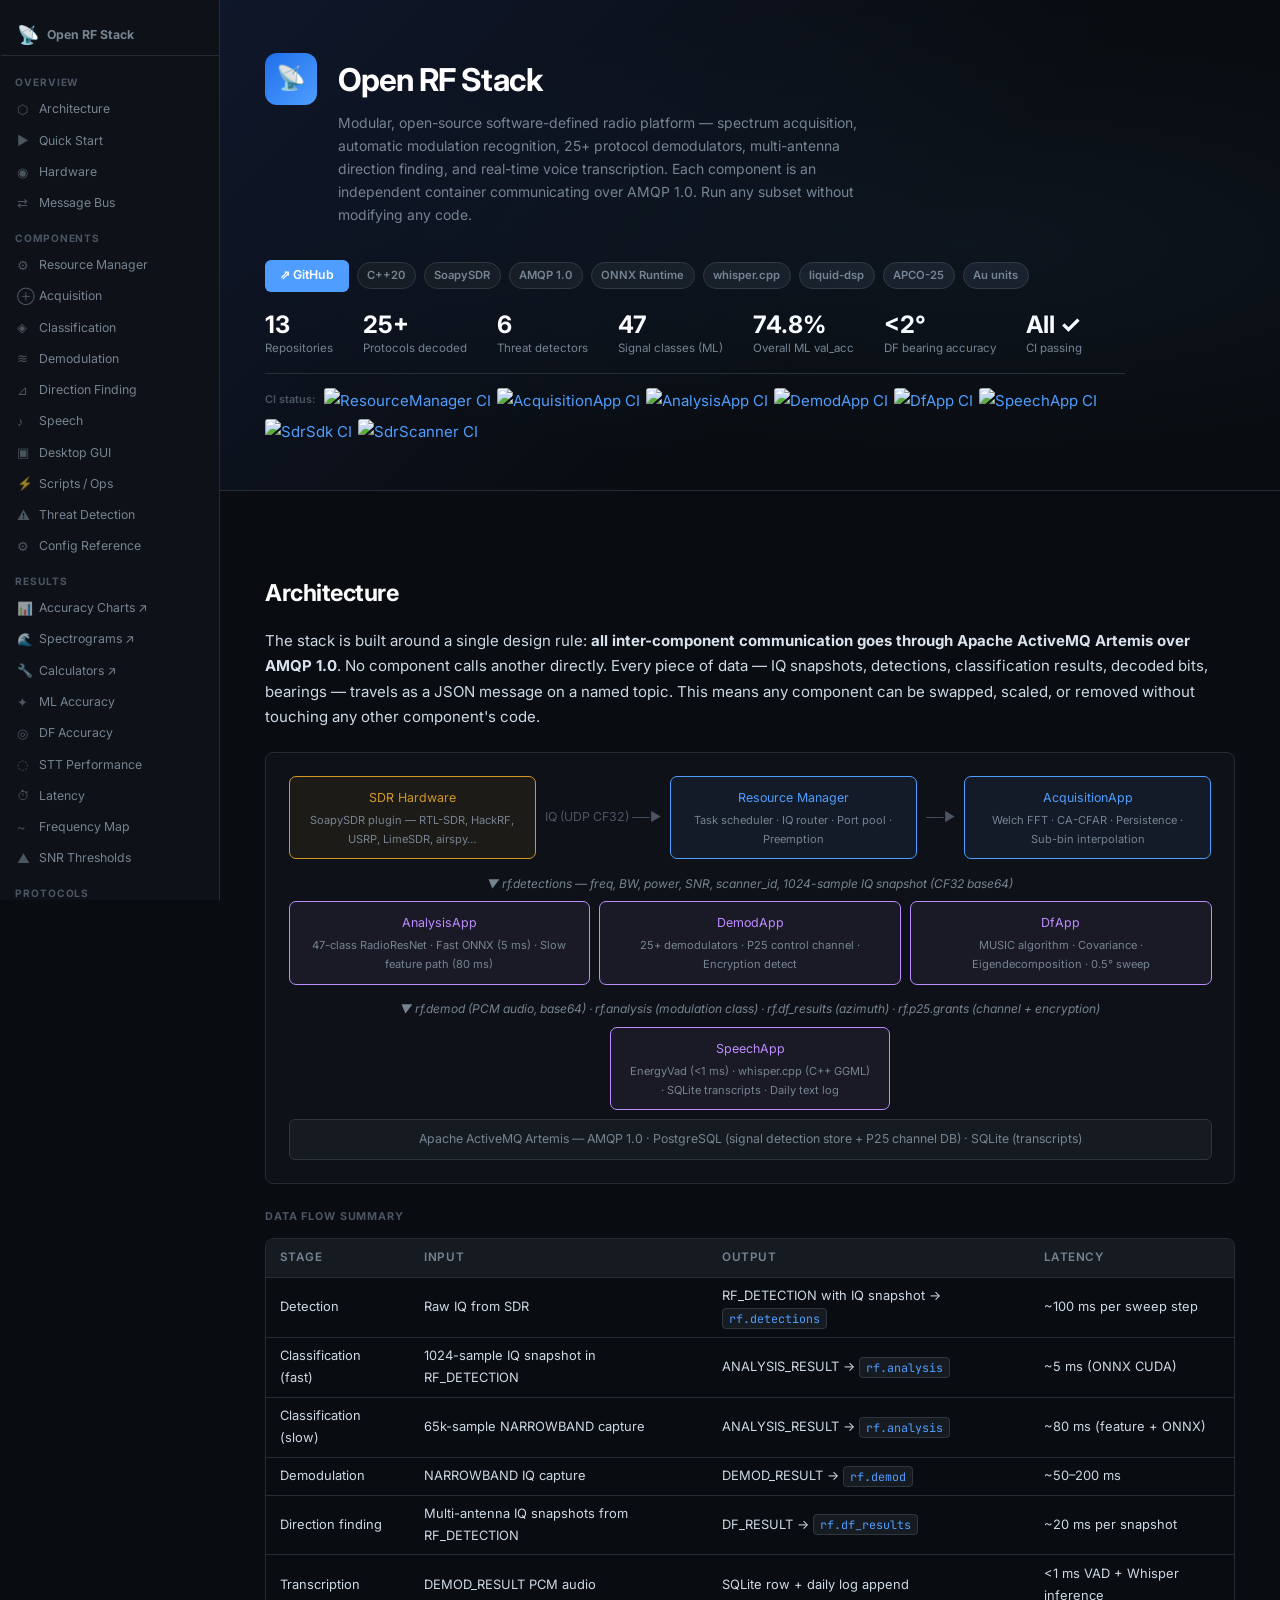
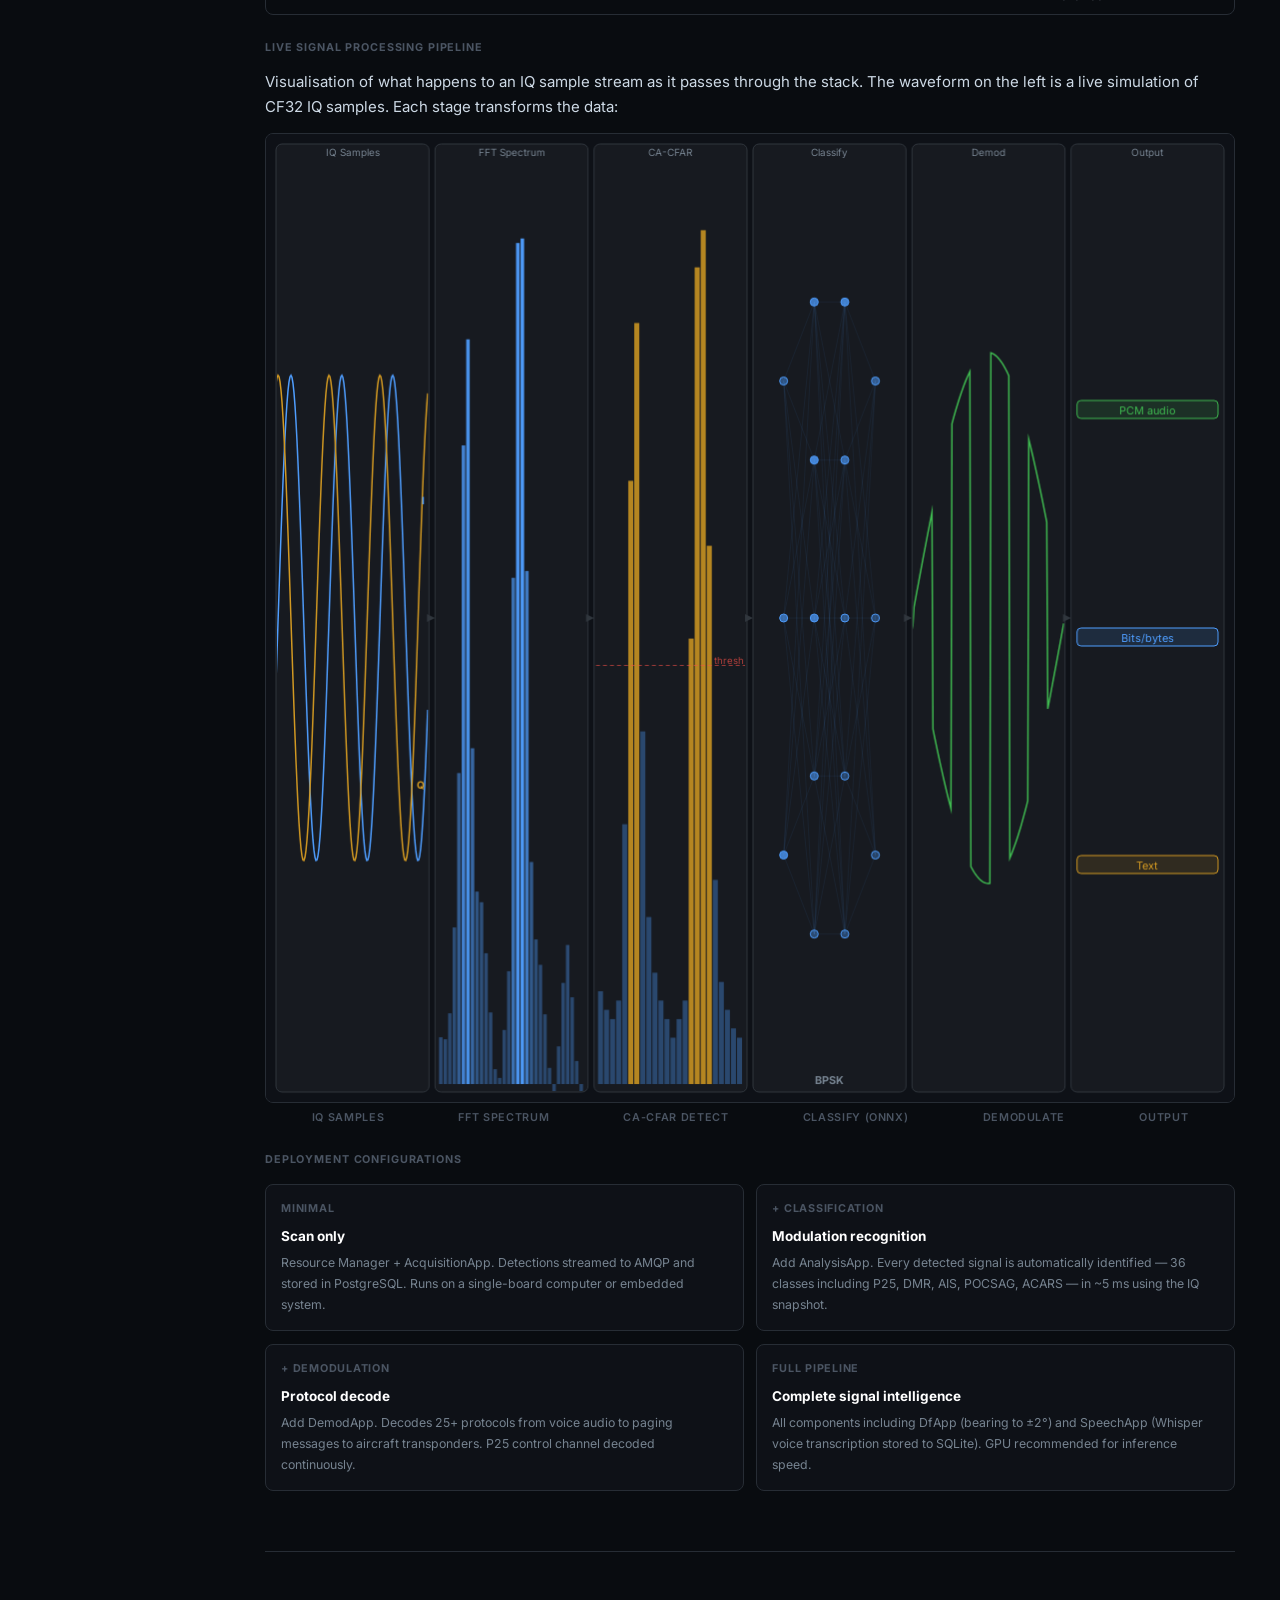
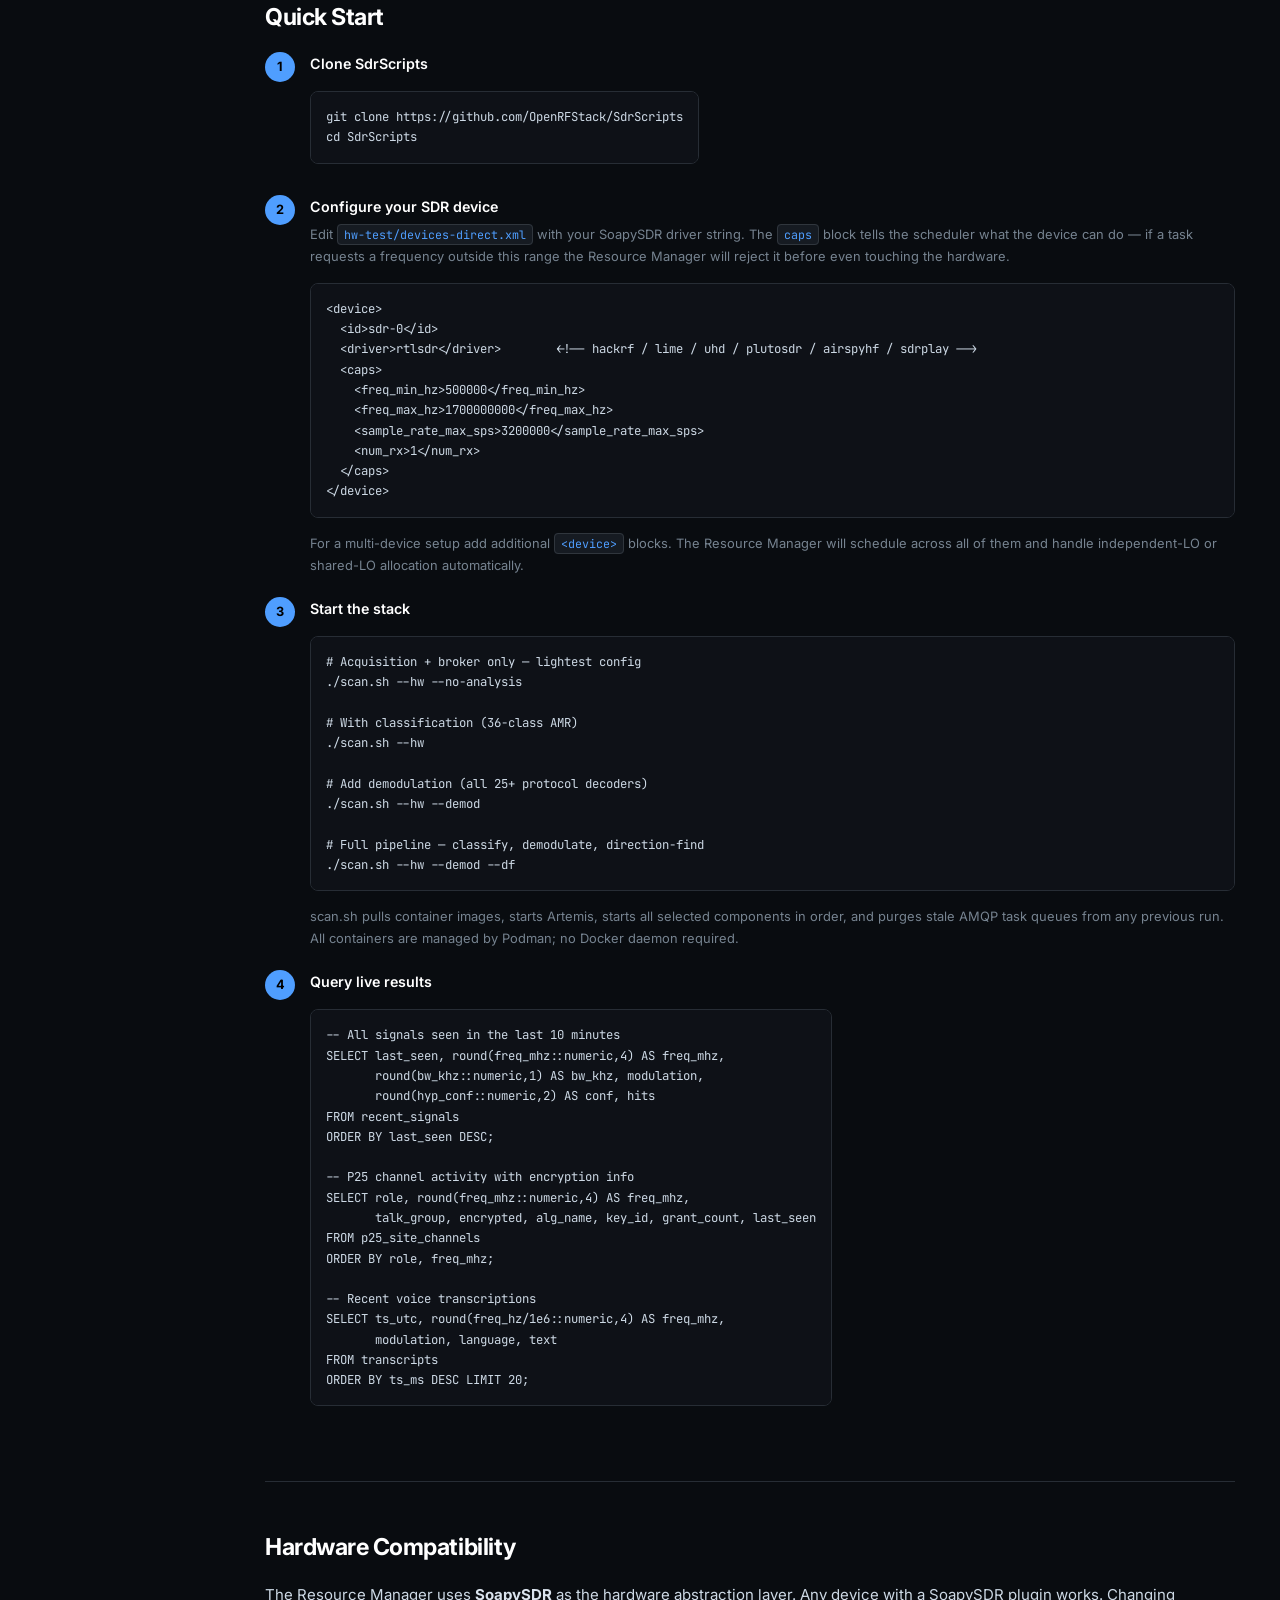
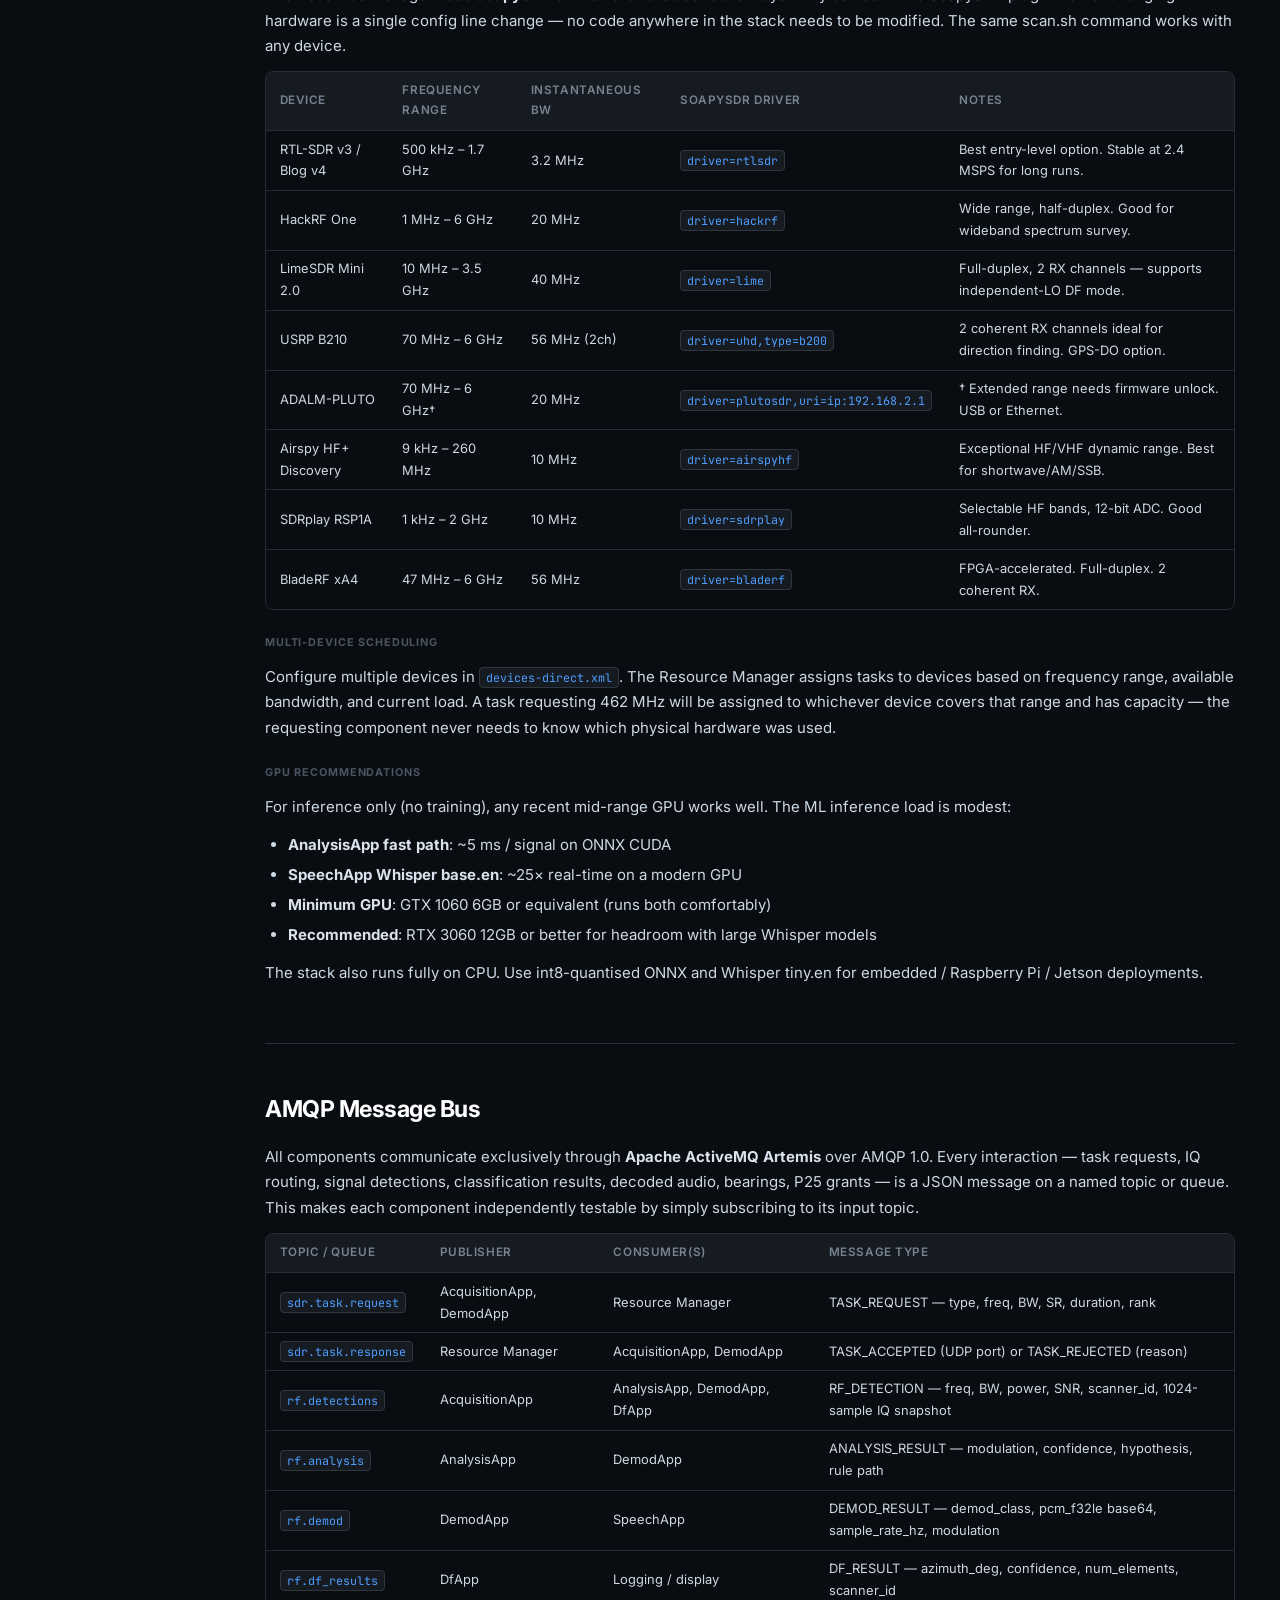
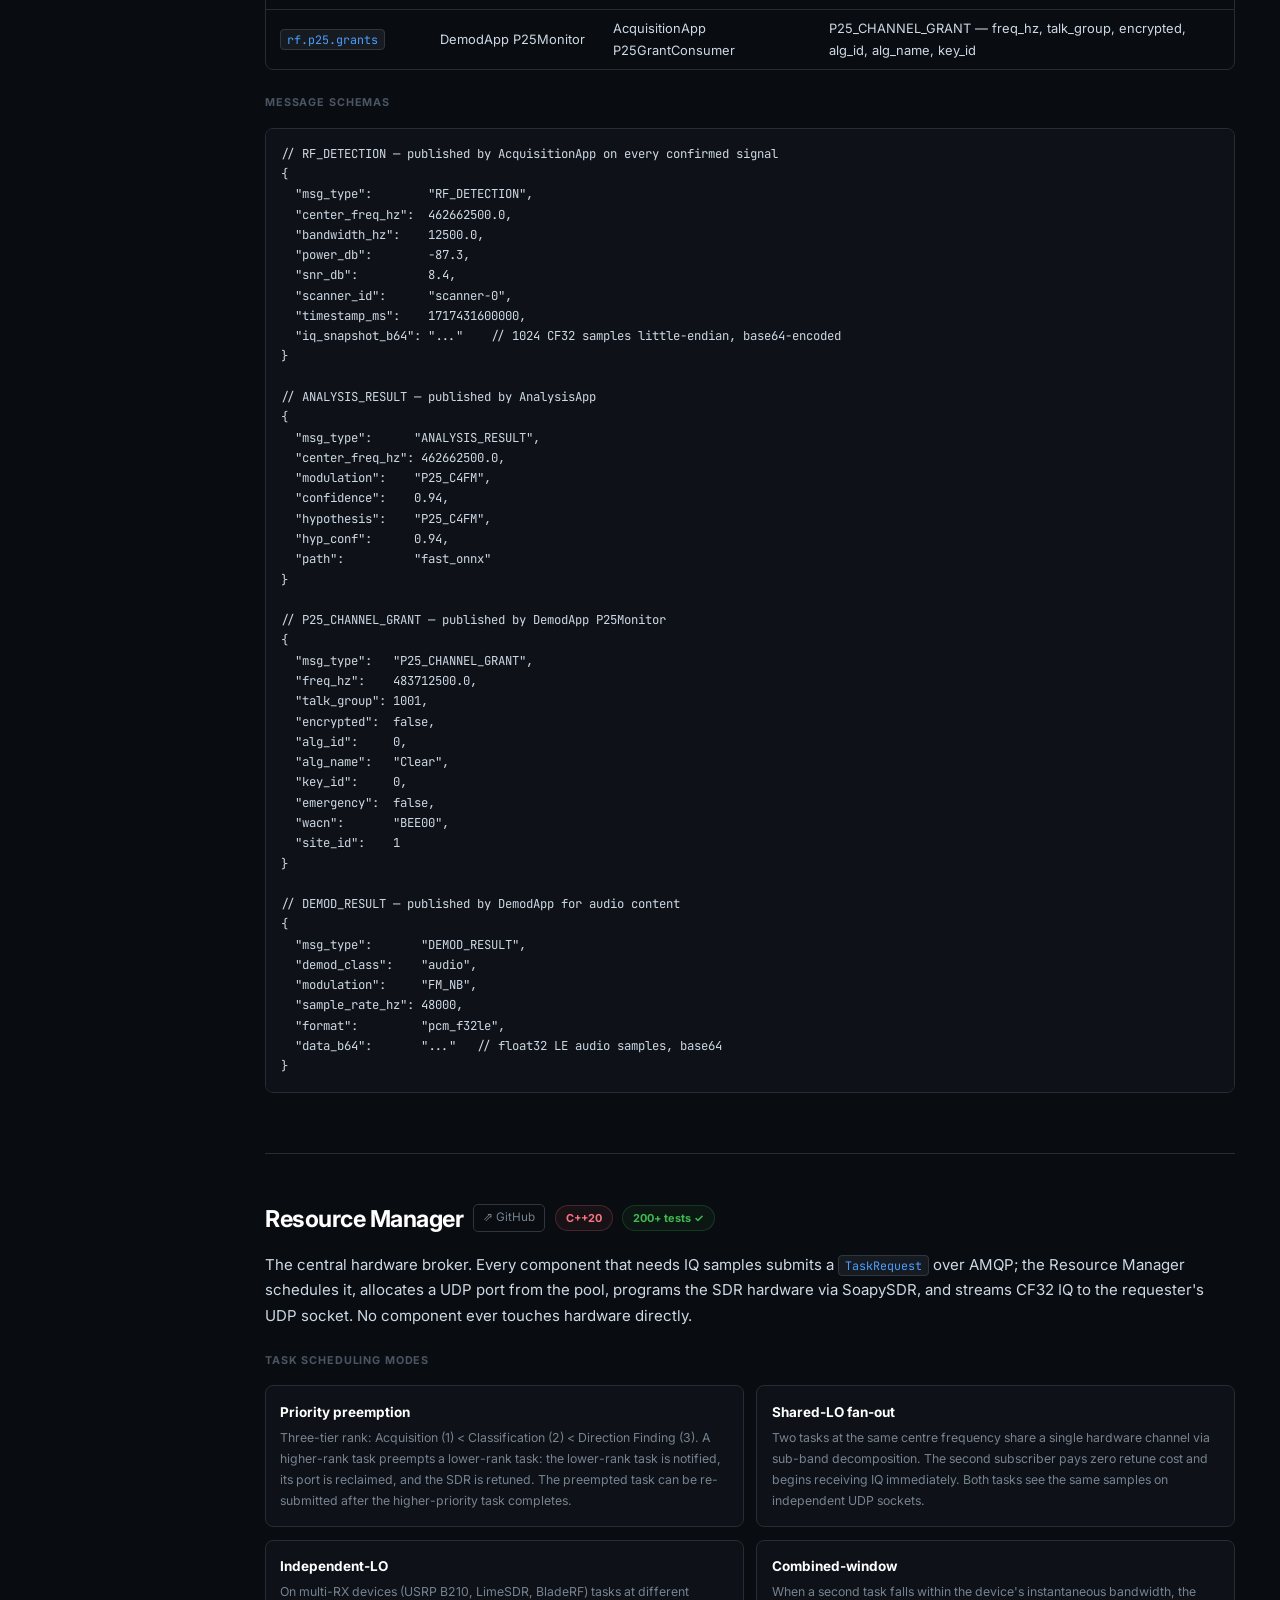
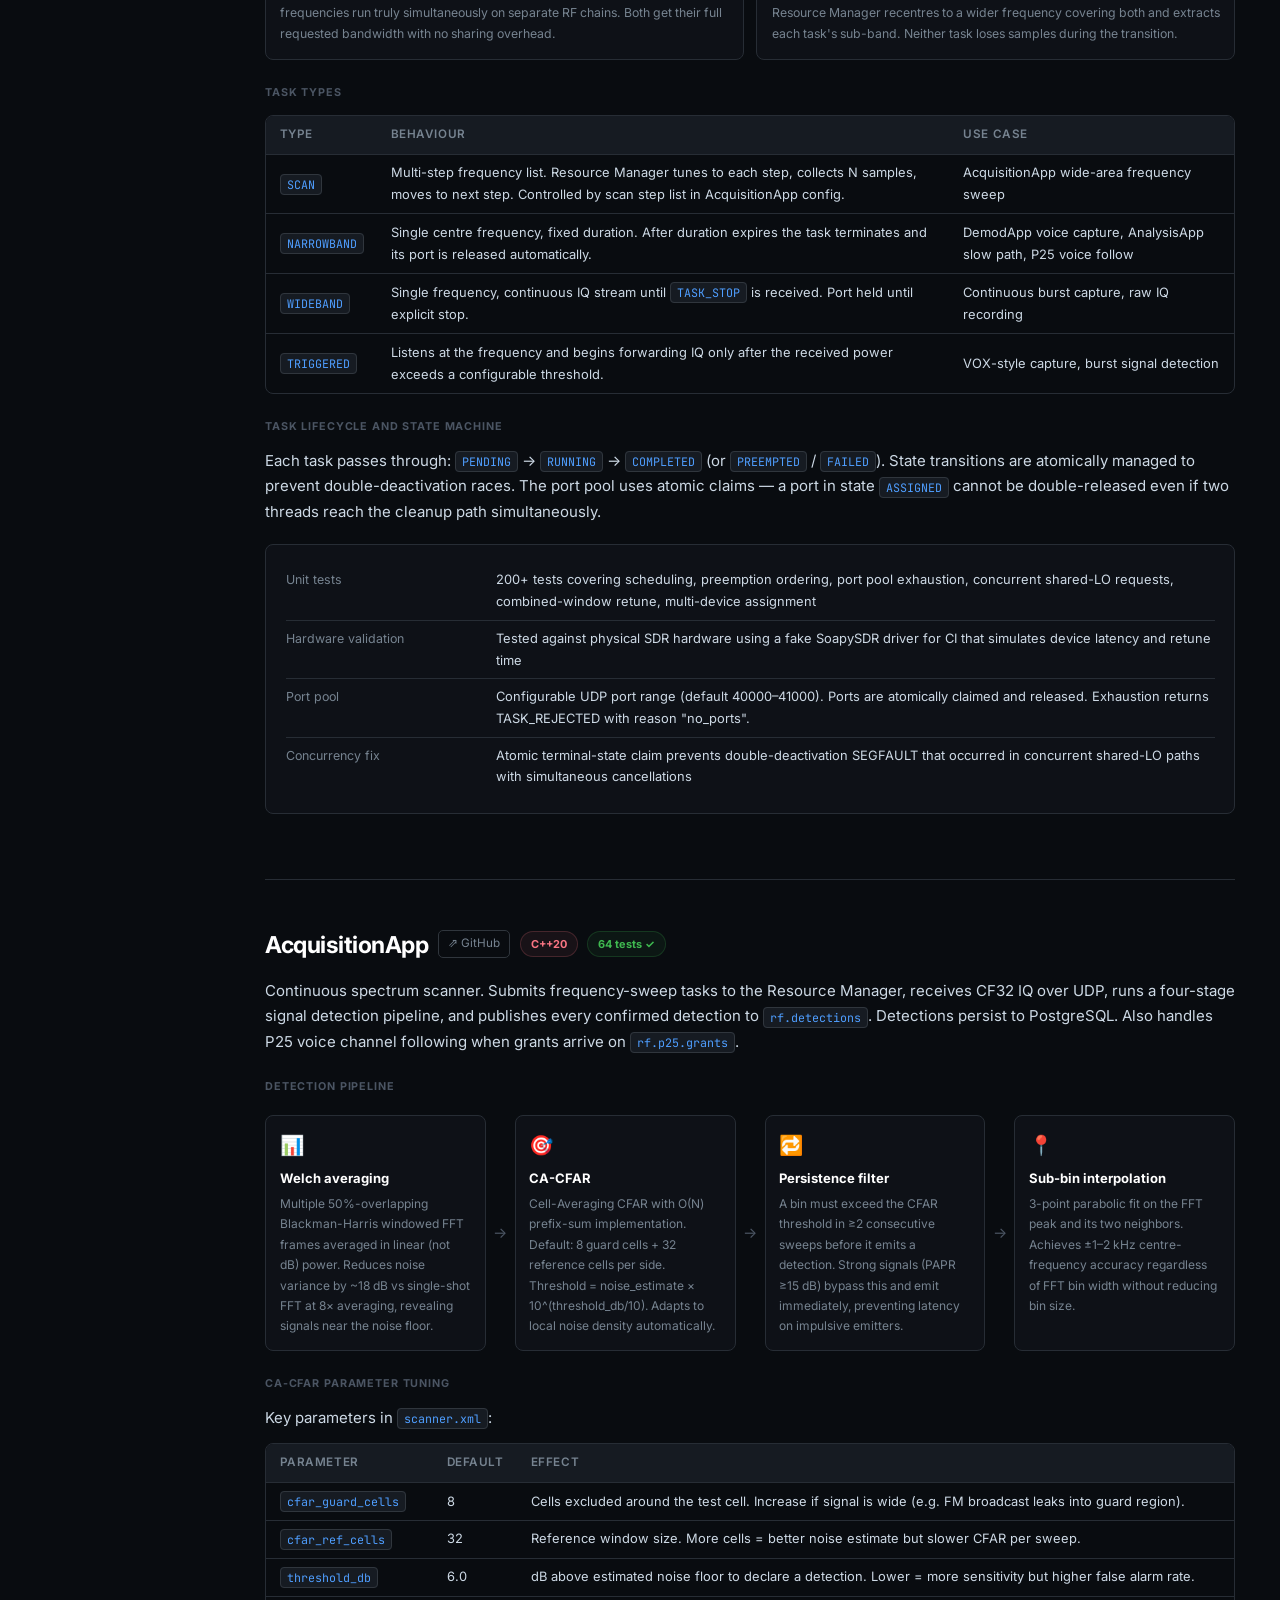
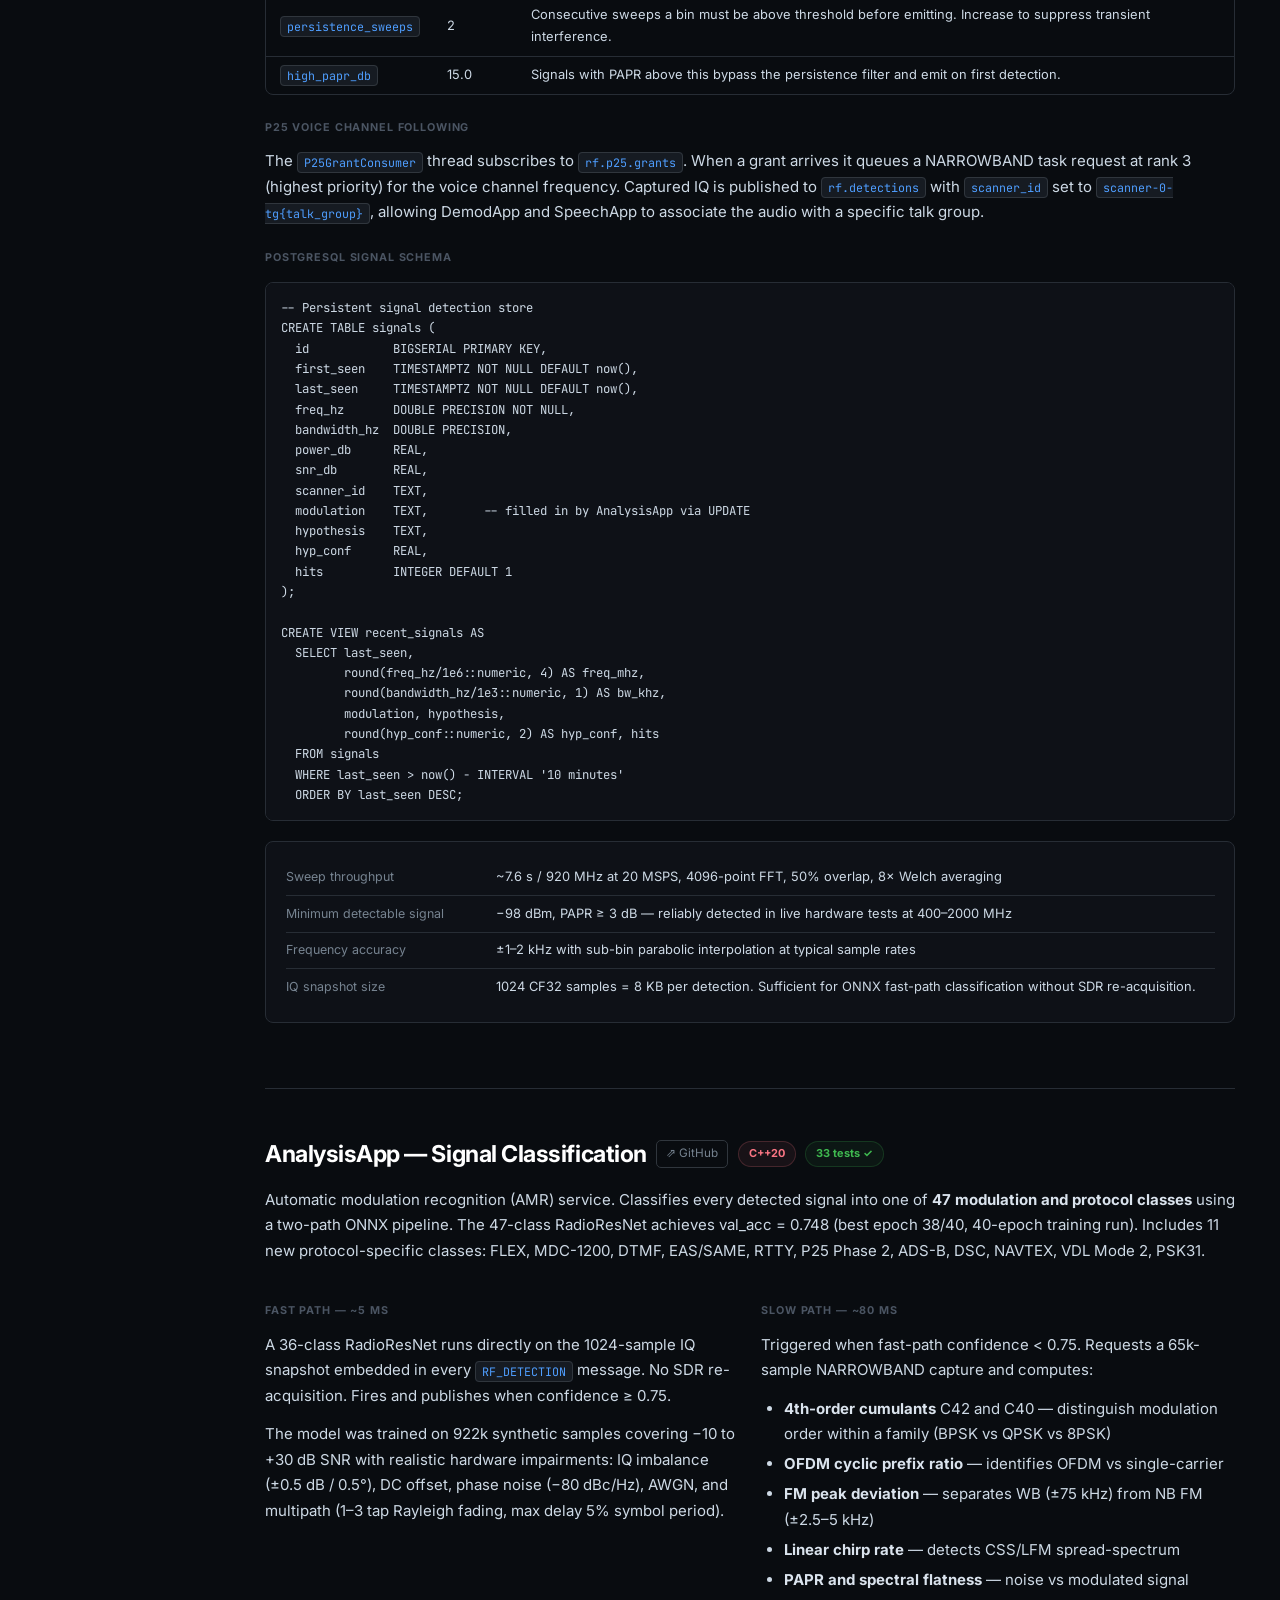
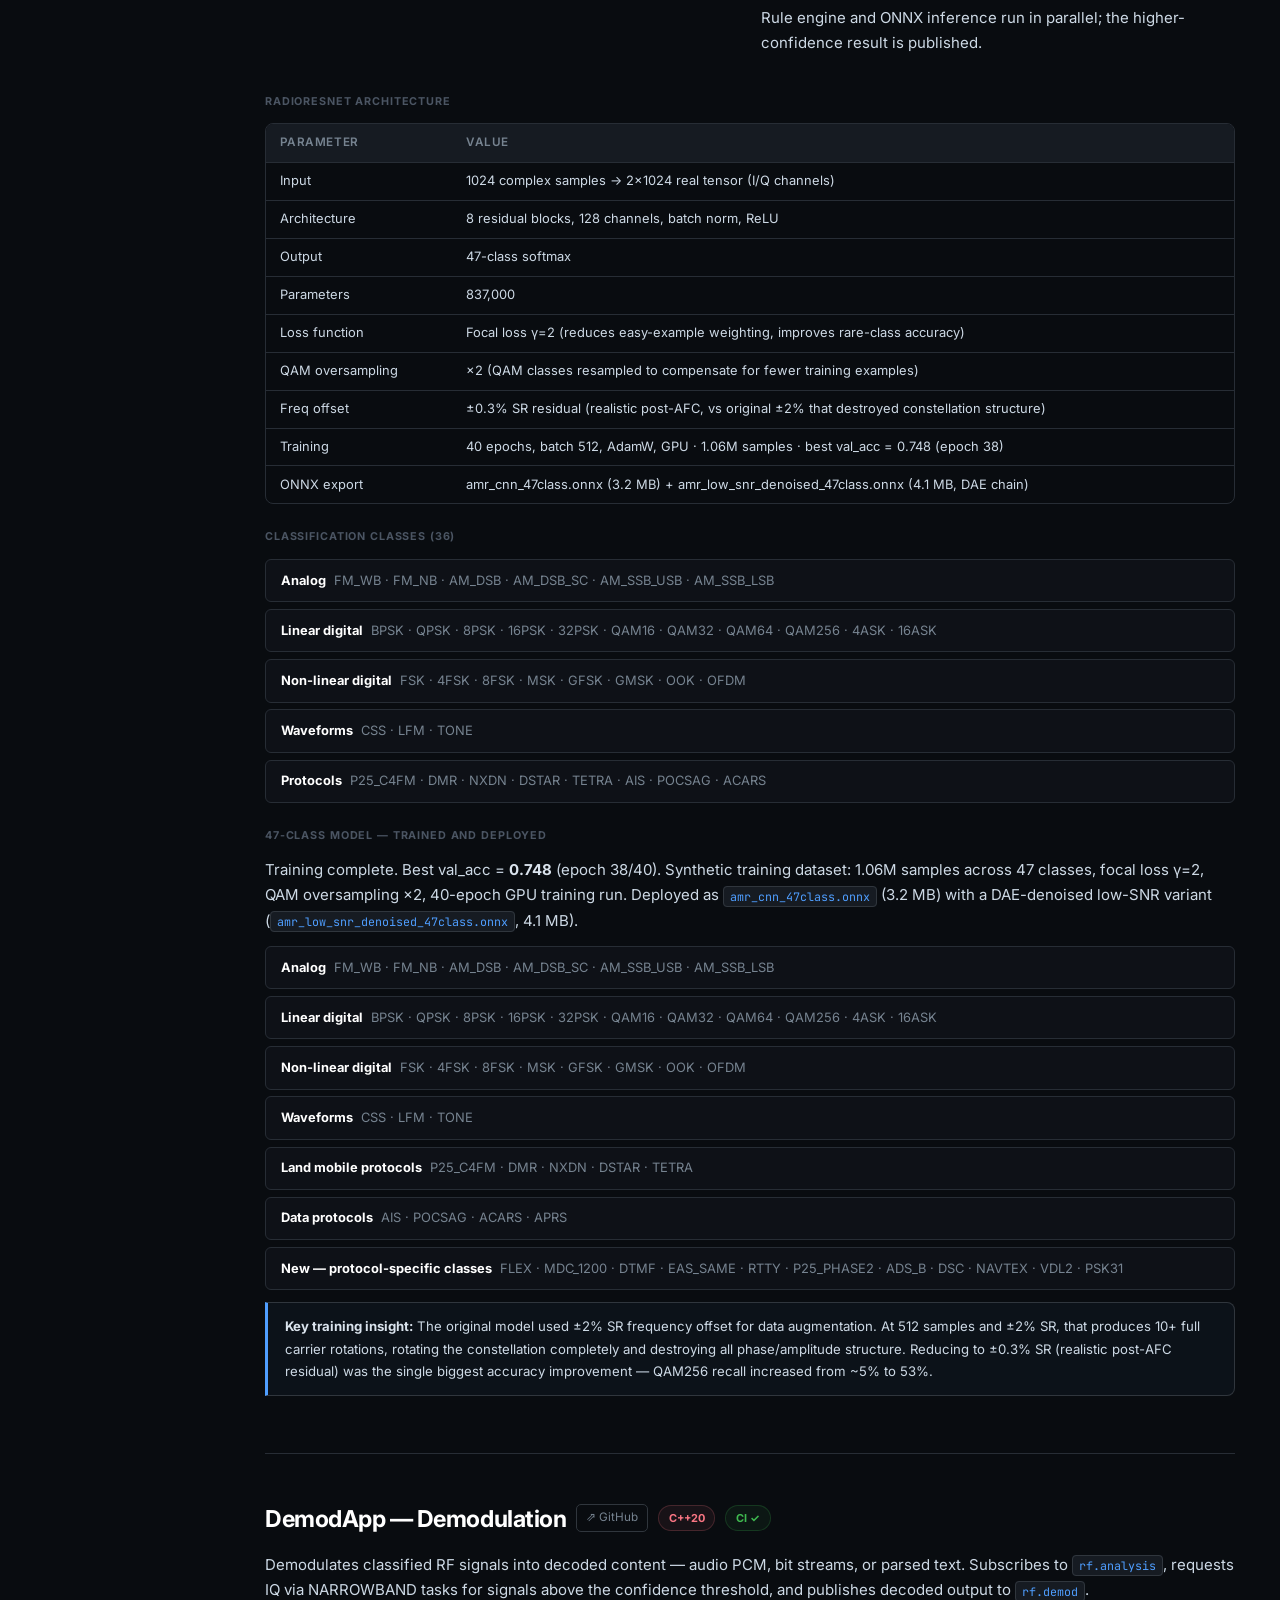
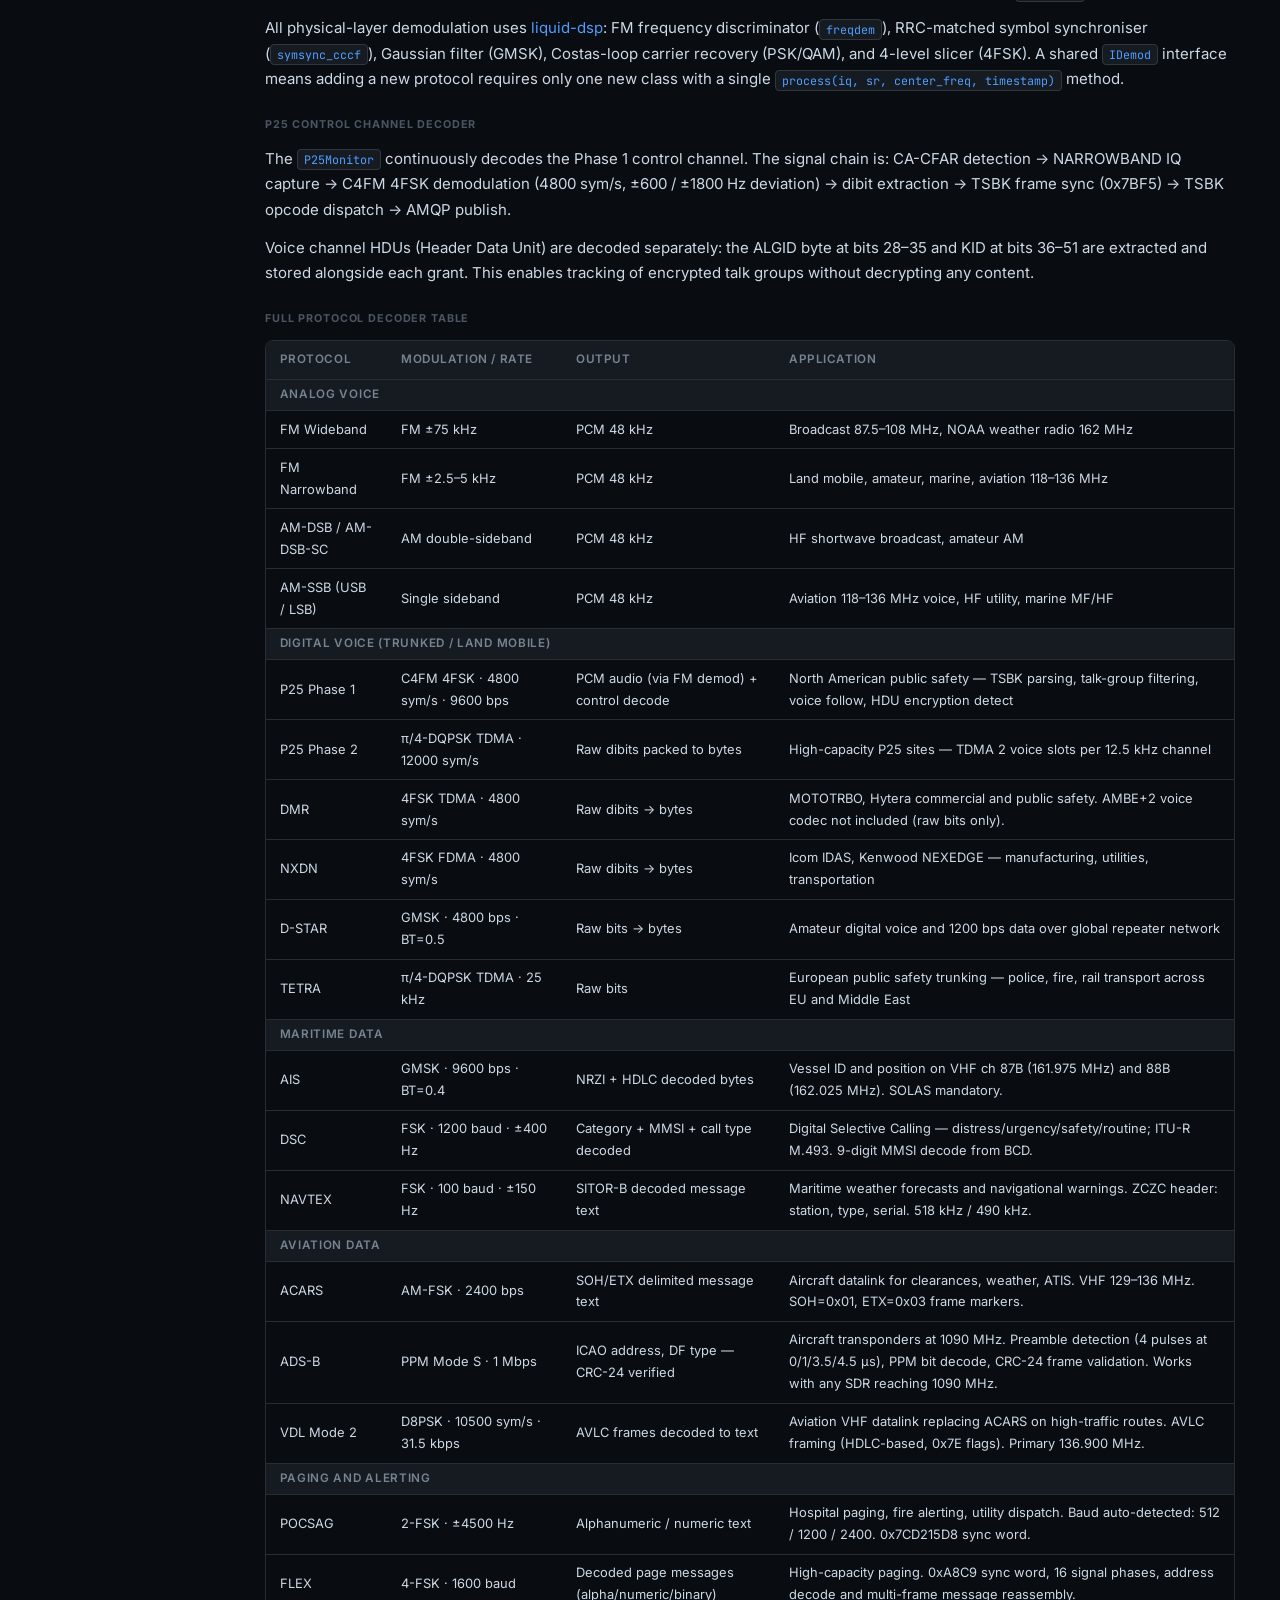
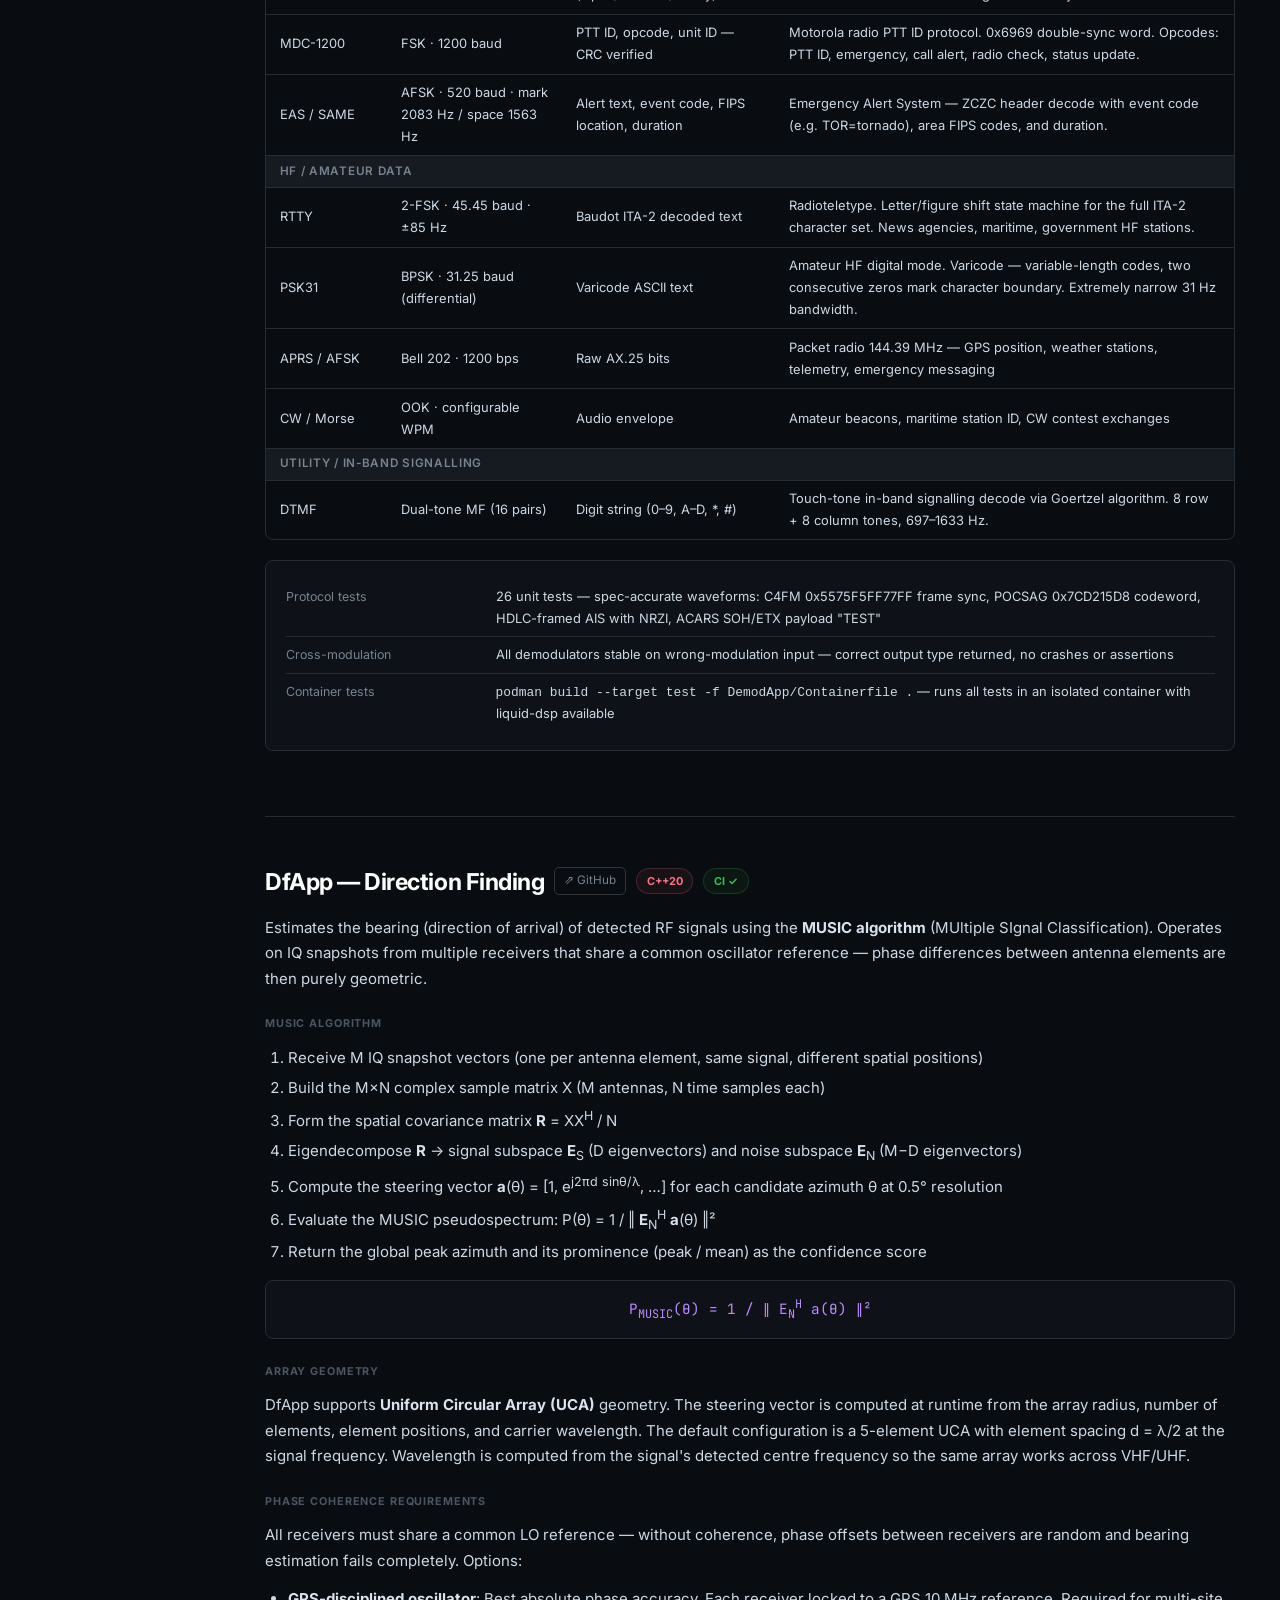
==== commit b8832138: "FAQ: expand multiple AcquisitionApp entry with 4 use cases and SQL example Co-Authored-By: Claude So" ====
--- a/index.html
+++ b/index.html
@@ -1660,8 +1660,20 @@
 <p>The <a href="https://www.radioreference.com">RadioReference database</a> lists all licensed P25 systems with control channel frequencies. Look up your county or city. Alternatively, run a spectrum scan and look for a 12.5 kHz flat-top signal near 851–869 MHz (800 MHz P25) or 769–806 MHz (700 MHz) that is always on — P25 control channels are continuous, unlike voice channels which are intermittent. Query <code>SELECT freq_mhz, hits FROM recent_signals WHERE bw_khz BETWEEN 10 AND 15 ORDER BY hits DESC</code> to find candidates.</p>
 </details>
 
-<details class="faq-item"><summary>Can I run multiple AcquisitionApp instances against the same stack?</summary>
-<p>Yes — each instance gets its own <code>scanner_id</code> and submits independent task requests to the Resource Manager. The Resource Manager schedules them across available hardware. Detection messages from each instance are published to <code>rf.detections</code> with the originating <code>scanner_id</code> field set. All instances share the same AMQP broker, AnalysisApp, and database.</p>
+<details class="faq-item"><summary>Why would I run multiple AcquisitionApp instances?</summary>
+<p>Each instance drives one sweep plan — one set of frequencies, one scan pattern, one <code>scanner_id</code>. Multiple instances are useful in four situations:</p>
+<ul>
+  <li><strong>Multiple physical SDRs</strong> — one RTL-SDR covers 70 MHz–1.7 GHz, a HackRF covers 1–6 GHz. Two instances, each submitting tasks for their device. The Resource Manager assigns tasks to the right hardware automatically based on frequency range.</li>
+  <li><strong>Geographic distribution</strong> — one instance on a hilltop (remote site over ethernet), another at the base station. Both publish detections to the same AMQP broker and PostgreSQL, distinguished by <code>scanner_id</code>.</li>
+  <li><strong>Parallel P25 + wideband sweep</strong> — one instance dedicated to following P25 voice grants (high-priority narrowband tasks), another doing the broad spectrum sweep. Prevents the sweep being interrupted every time a P25 grant fires.</li>
+  <li><strong>Band splitting for speed</strong> — sweeping 70 MHz–1 GHz takes ~7.5 s. Split across two instances and two SDRs (70–500 MHz / 500 MHz–1 GHz) and full coverage completes in ~3.5 s.</li>
+</ul>
+<p>All instances share the same Resource Manager, AMQP broker, AnalysisApp, DemodApp, and database. Every detection appears in the same <code>signals</code> table, labelled by <code>scanner_id</code>.</p>
+<pre><code class="language-sql">-- See which scanner detected each signal
+SELECT scanner_id, count(*), round(avg(snr_db)::numeric,1) AS avg_snr
+FROM signals
+WHERE last_seen > now() - INTERVAL '1 hour'
+GROUP BY scanner_id;</code></pre>
 </details>
 
 </div>
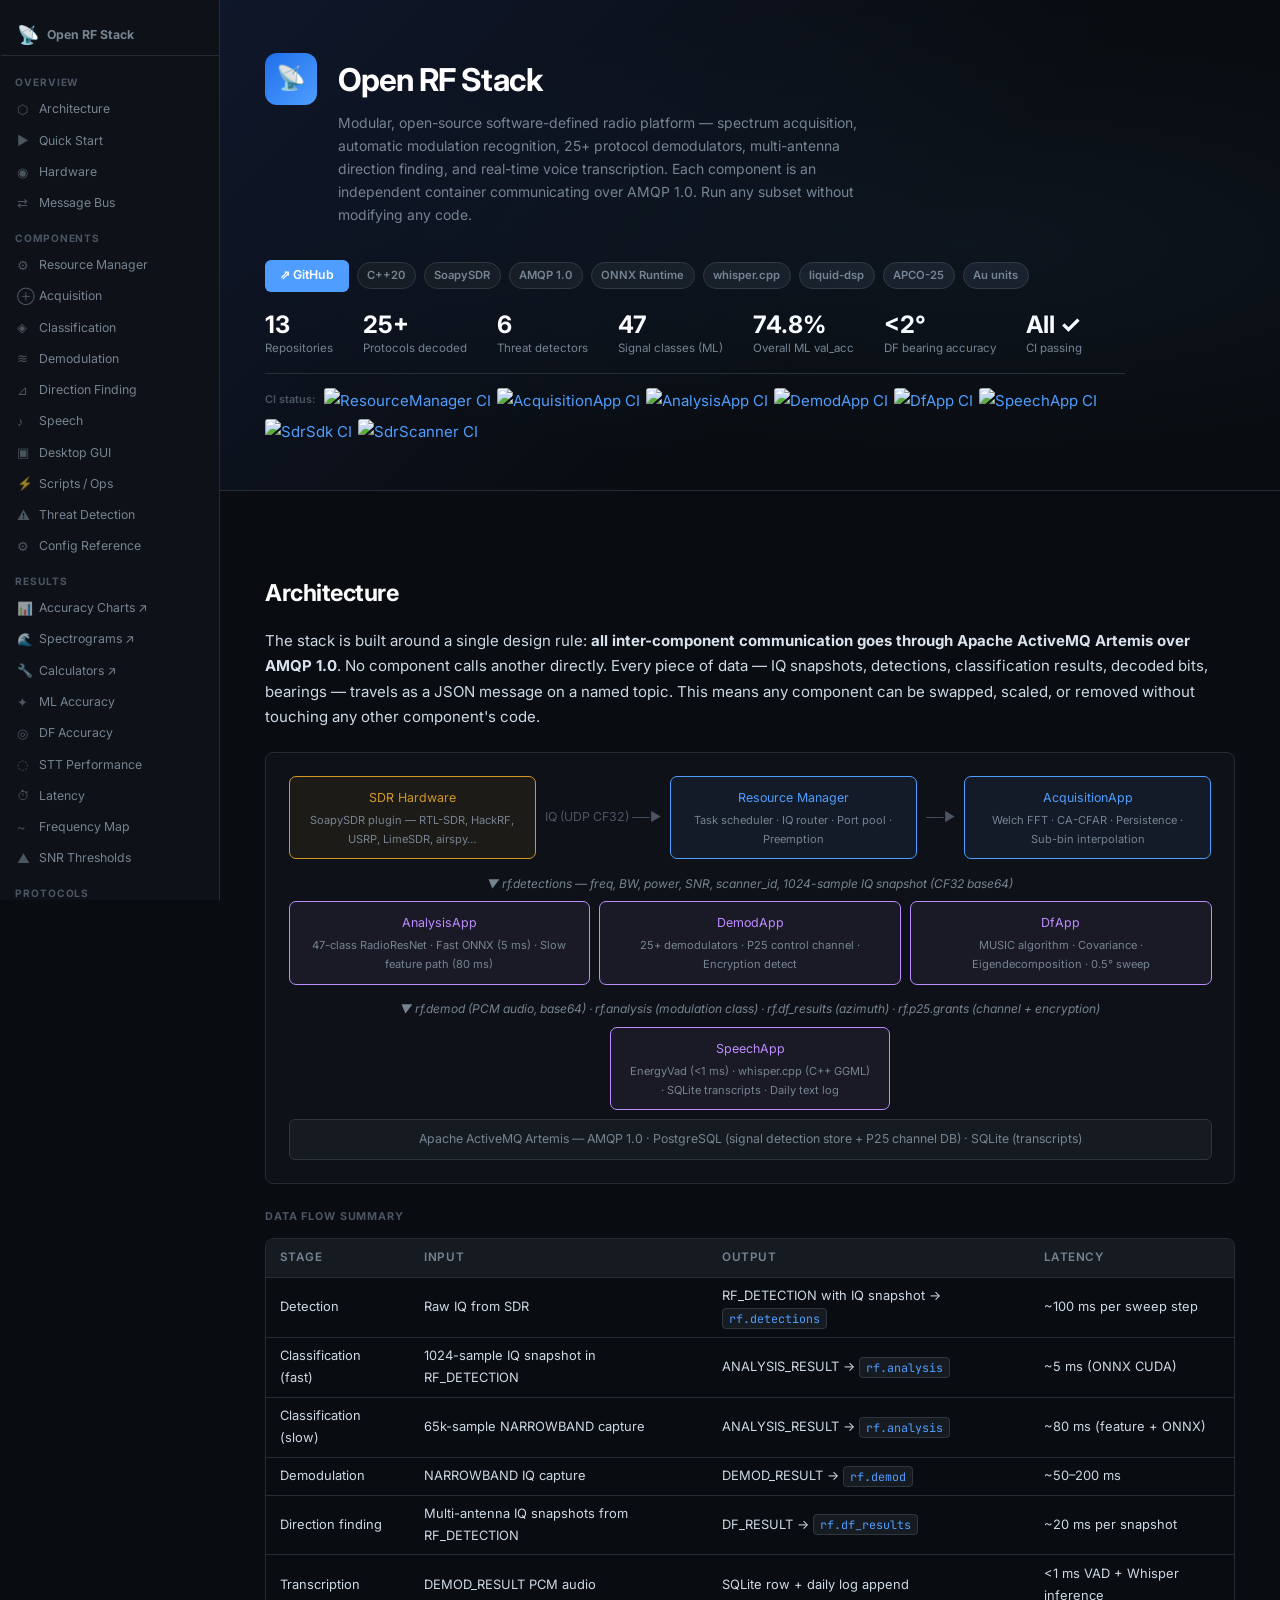
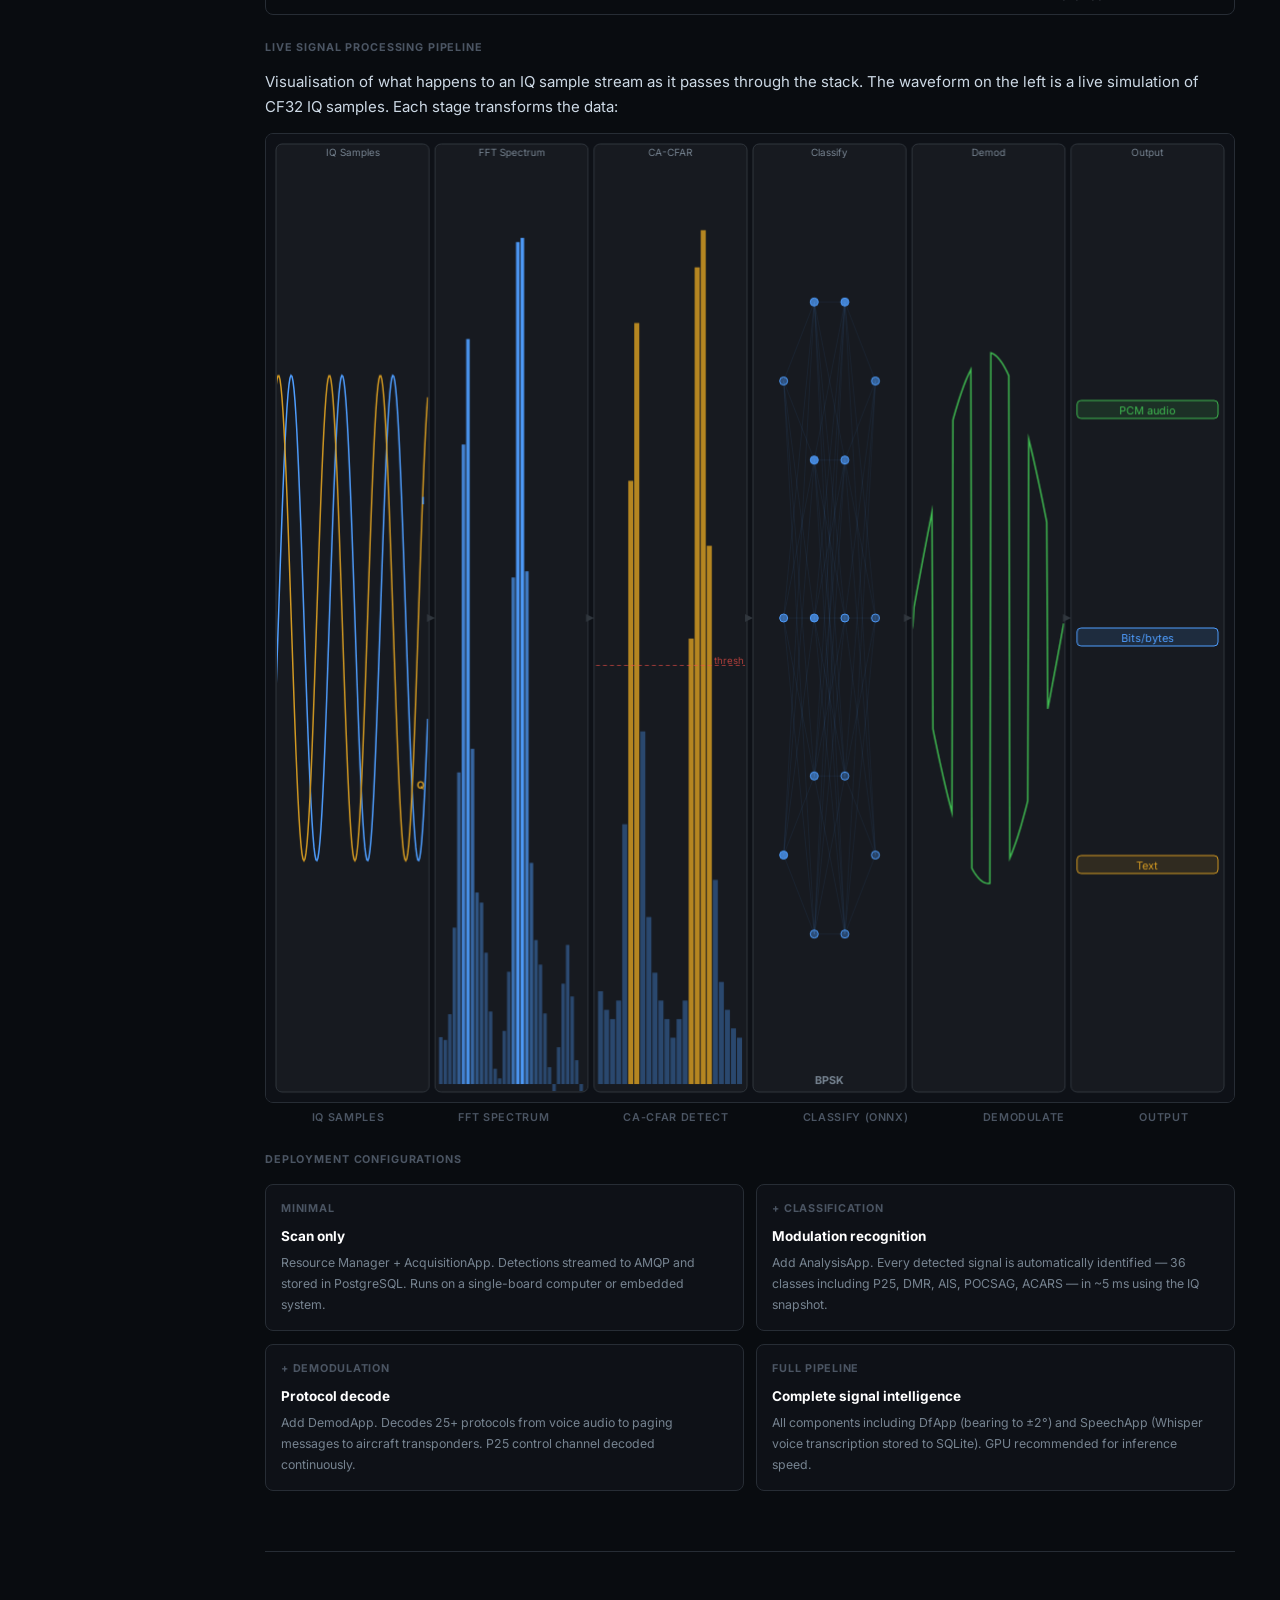
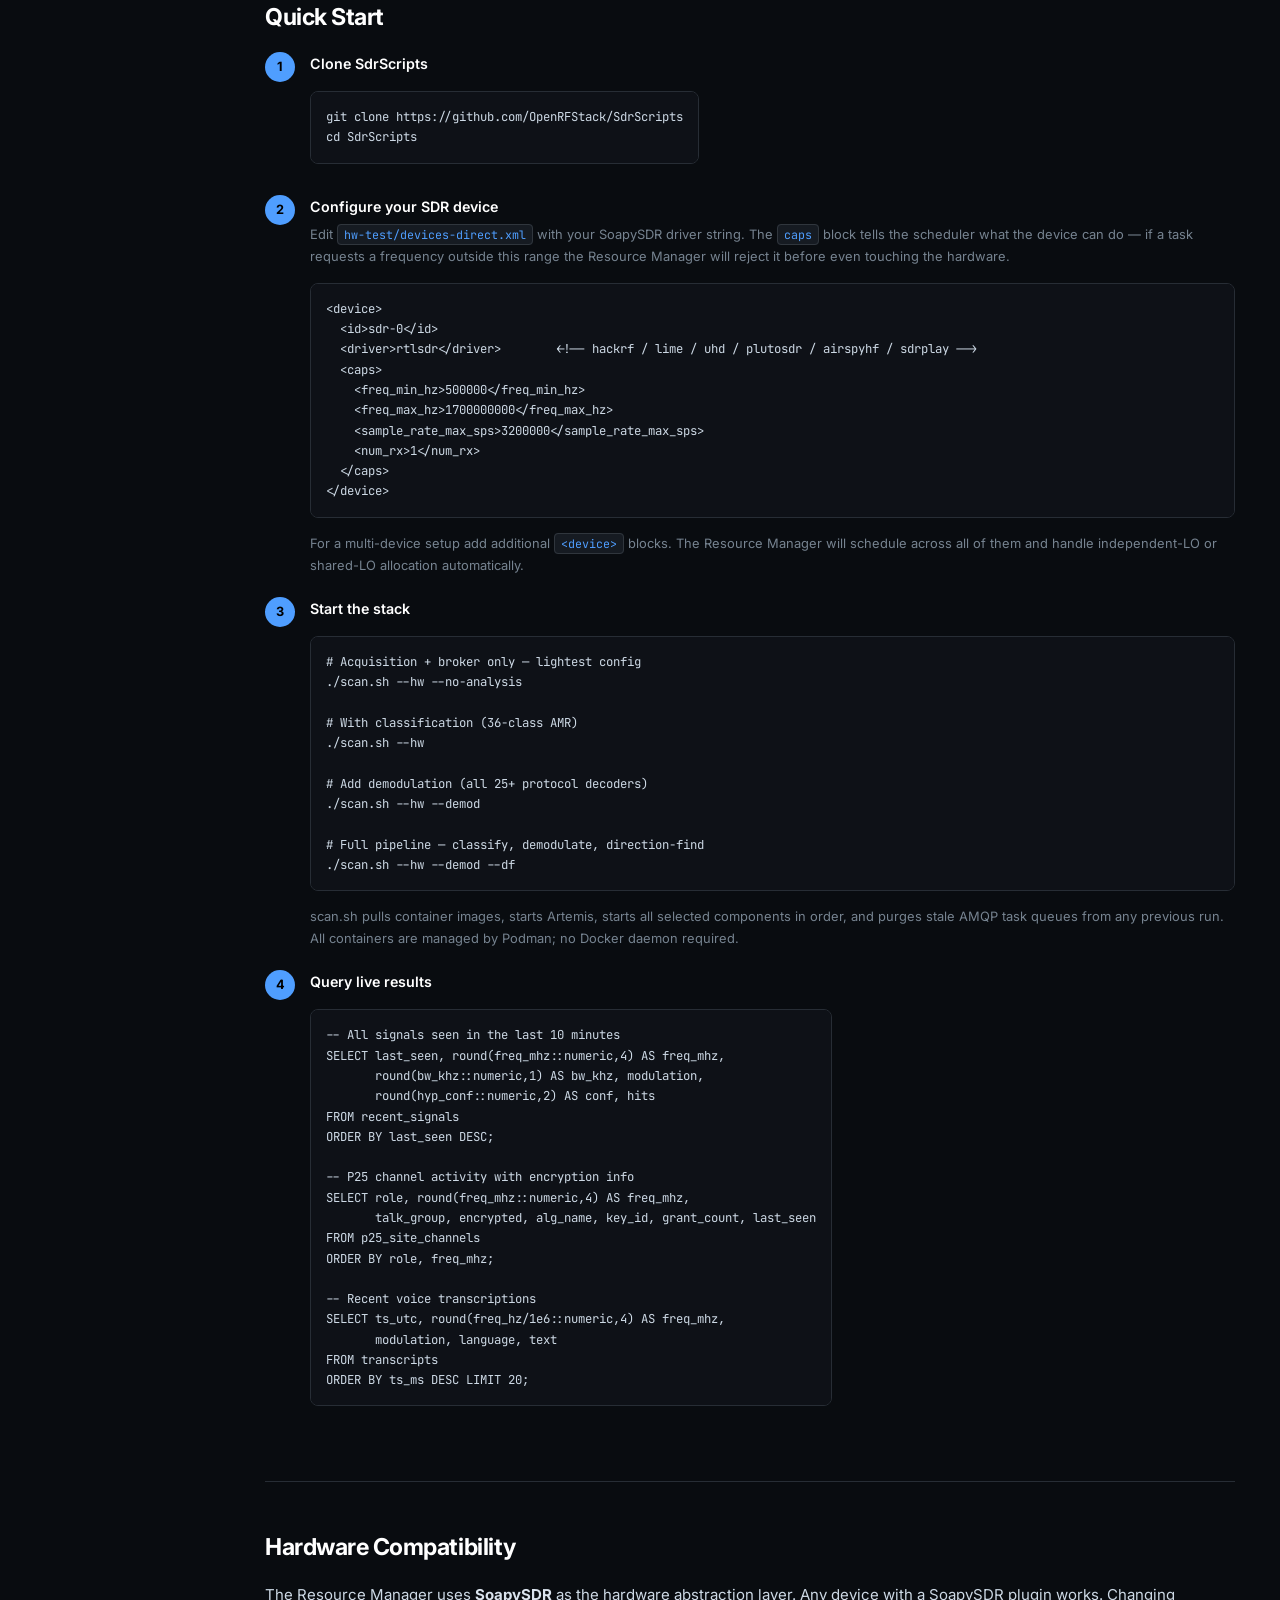
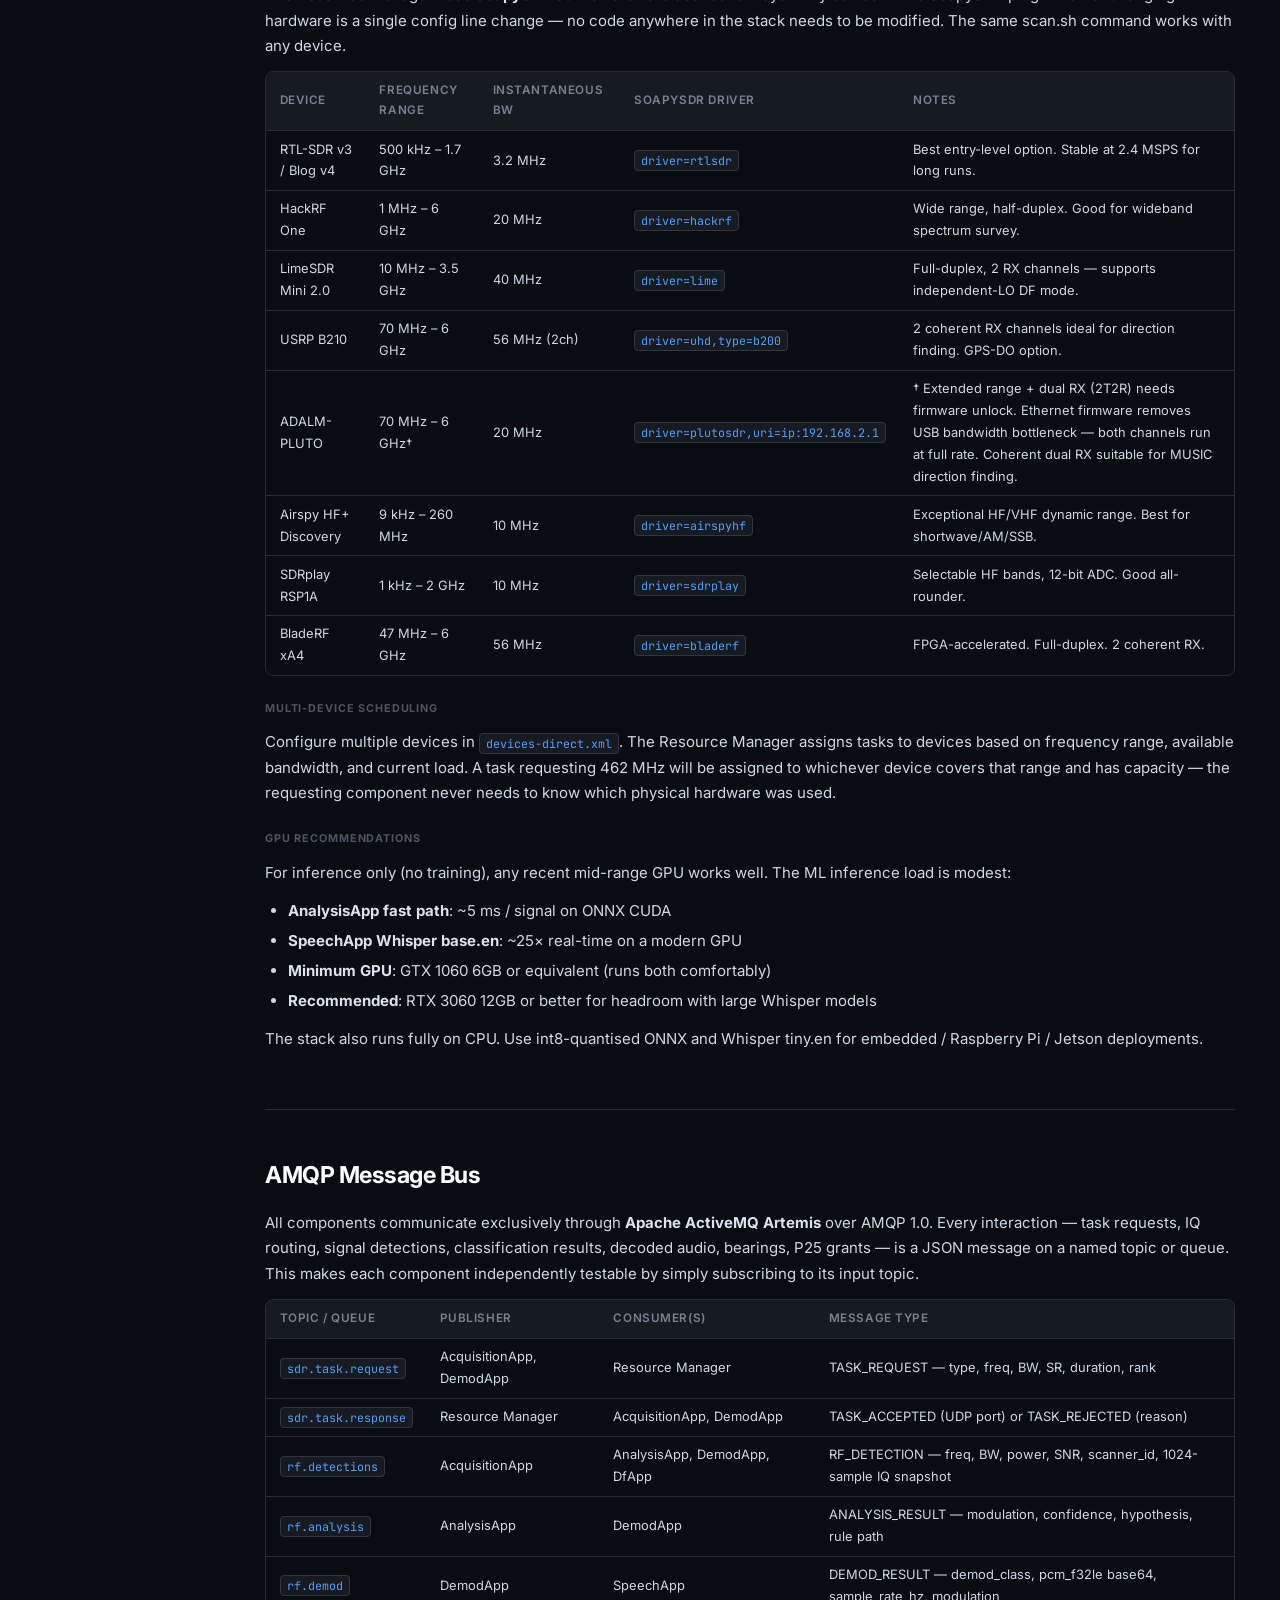
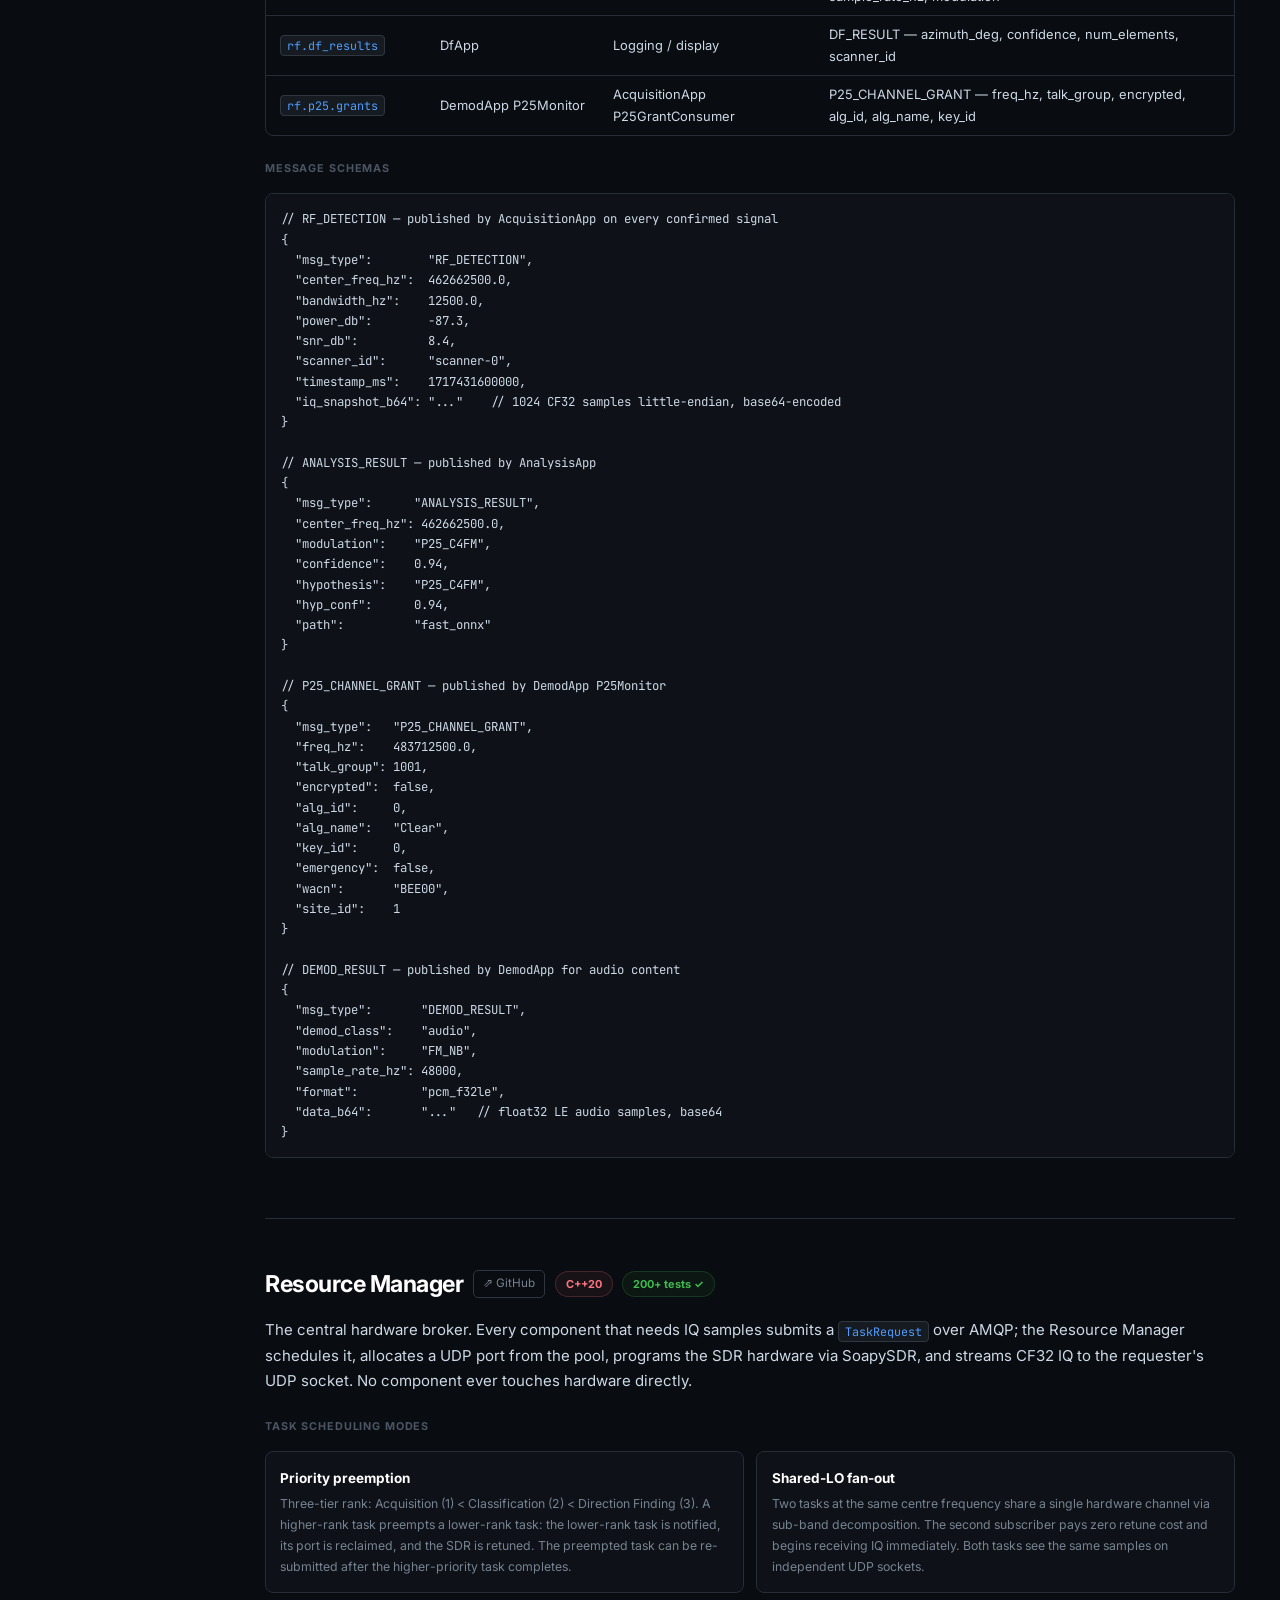
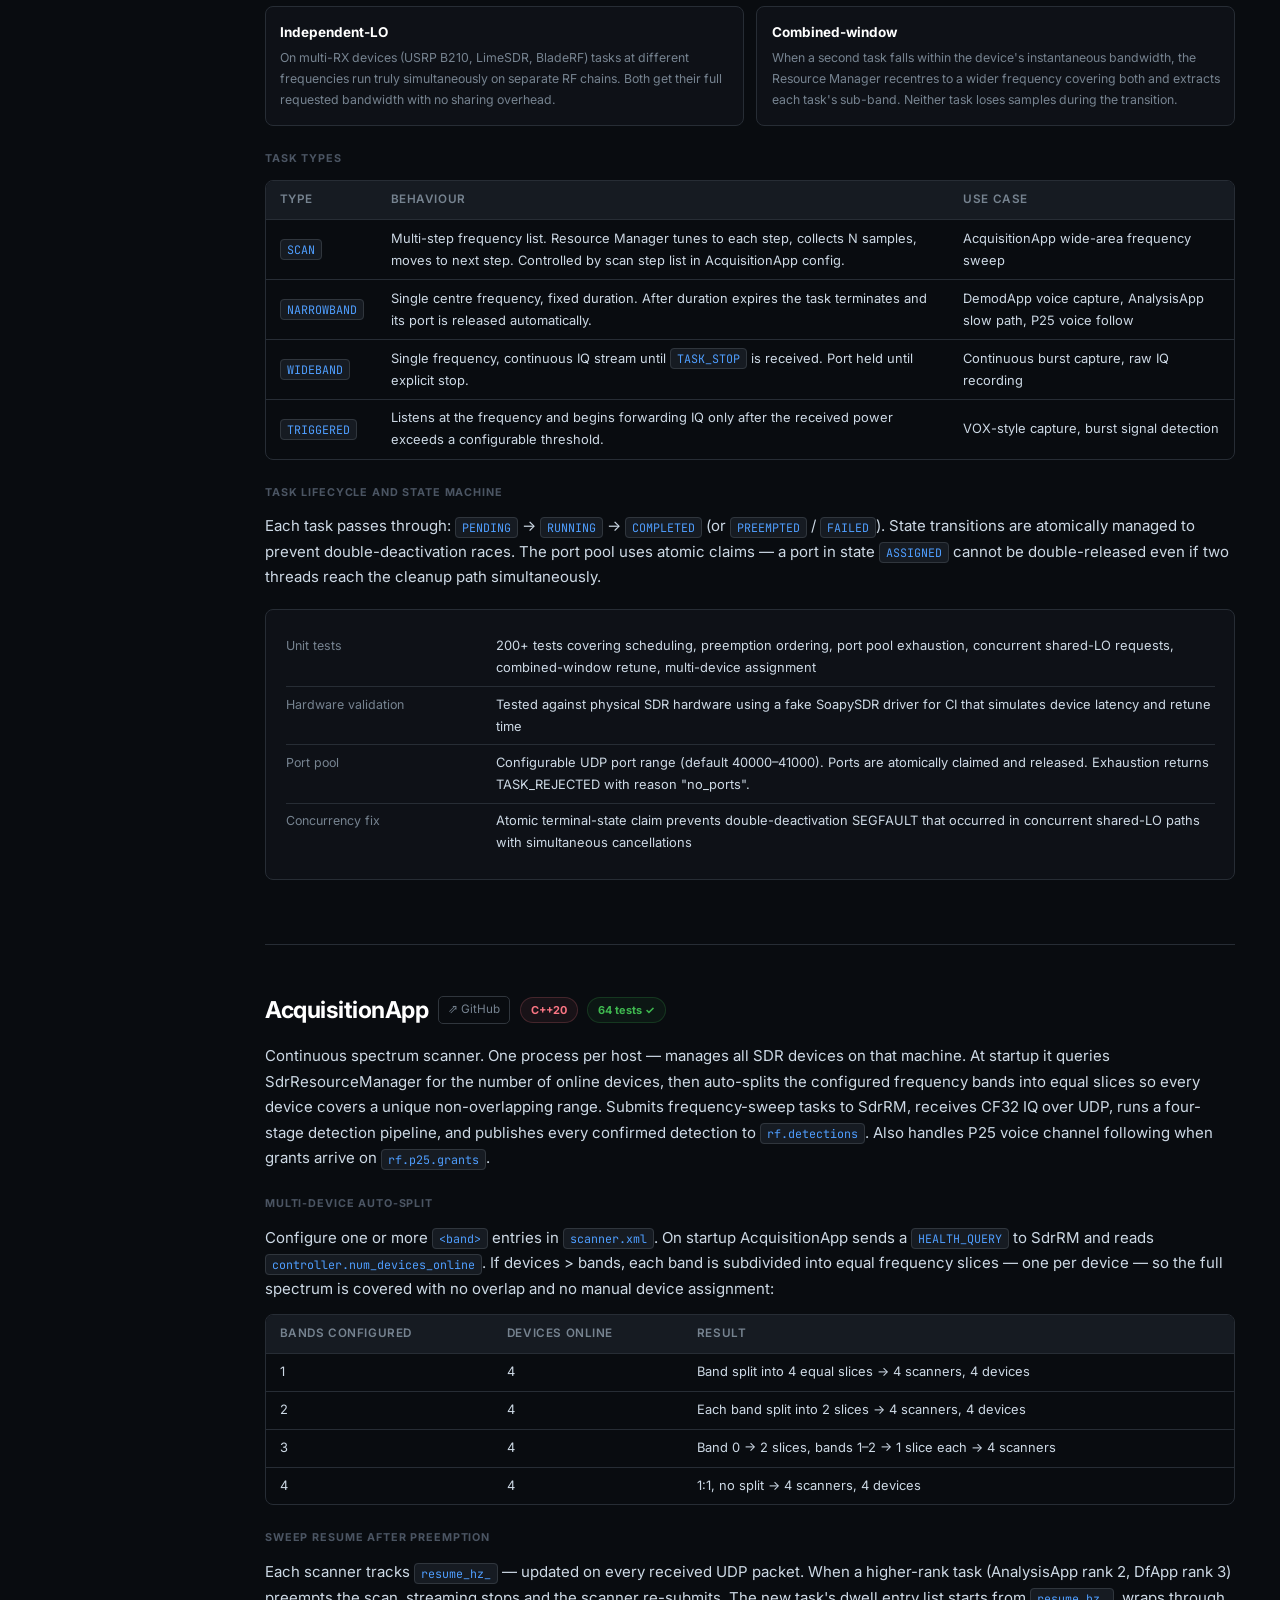
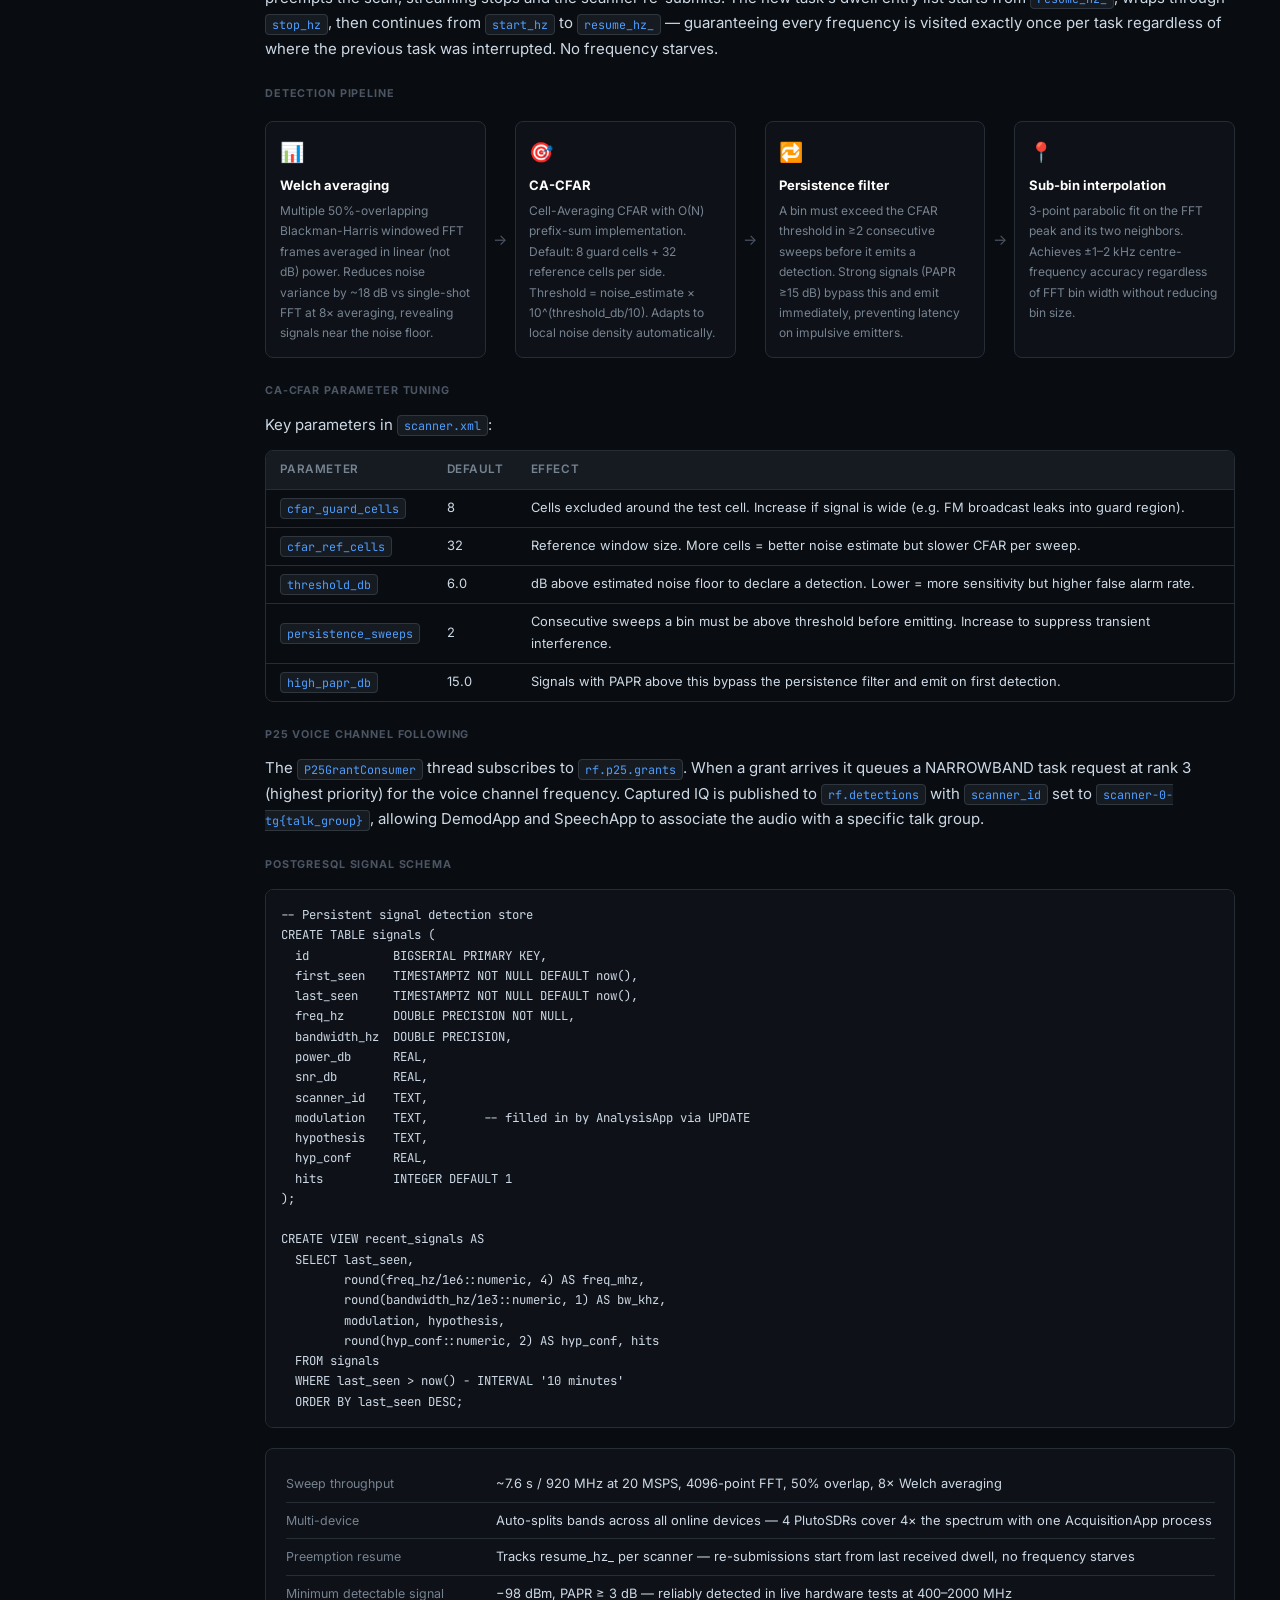
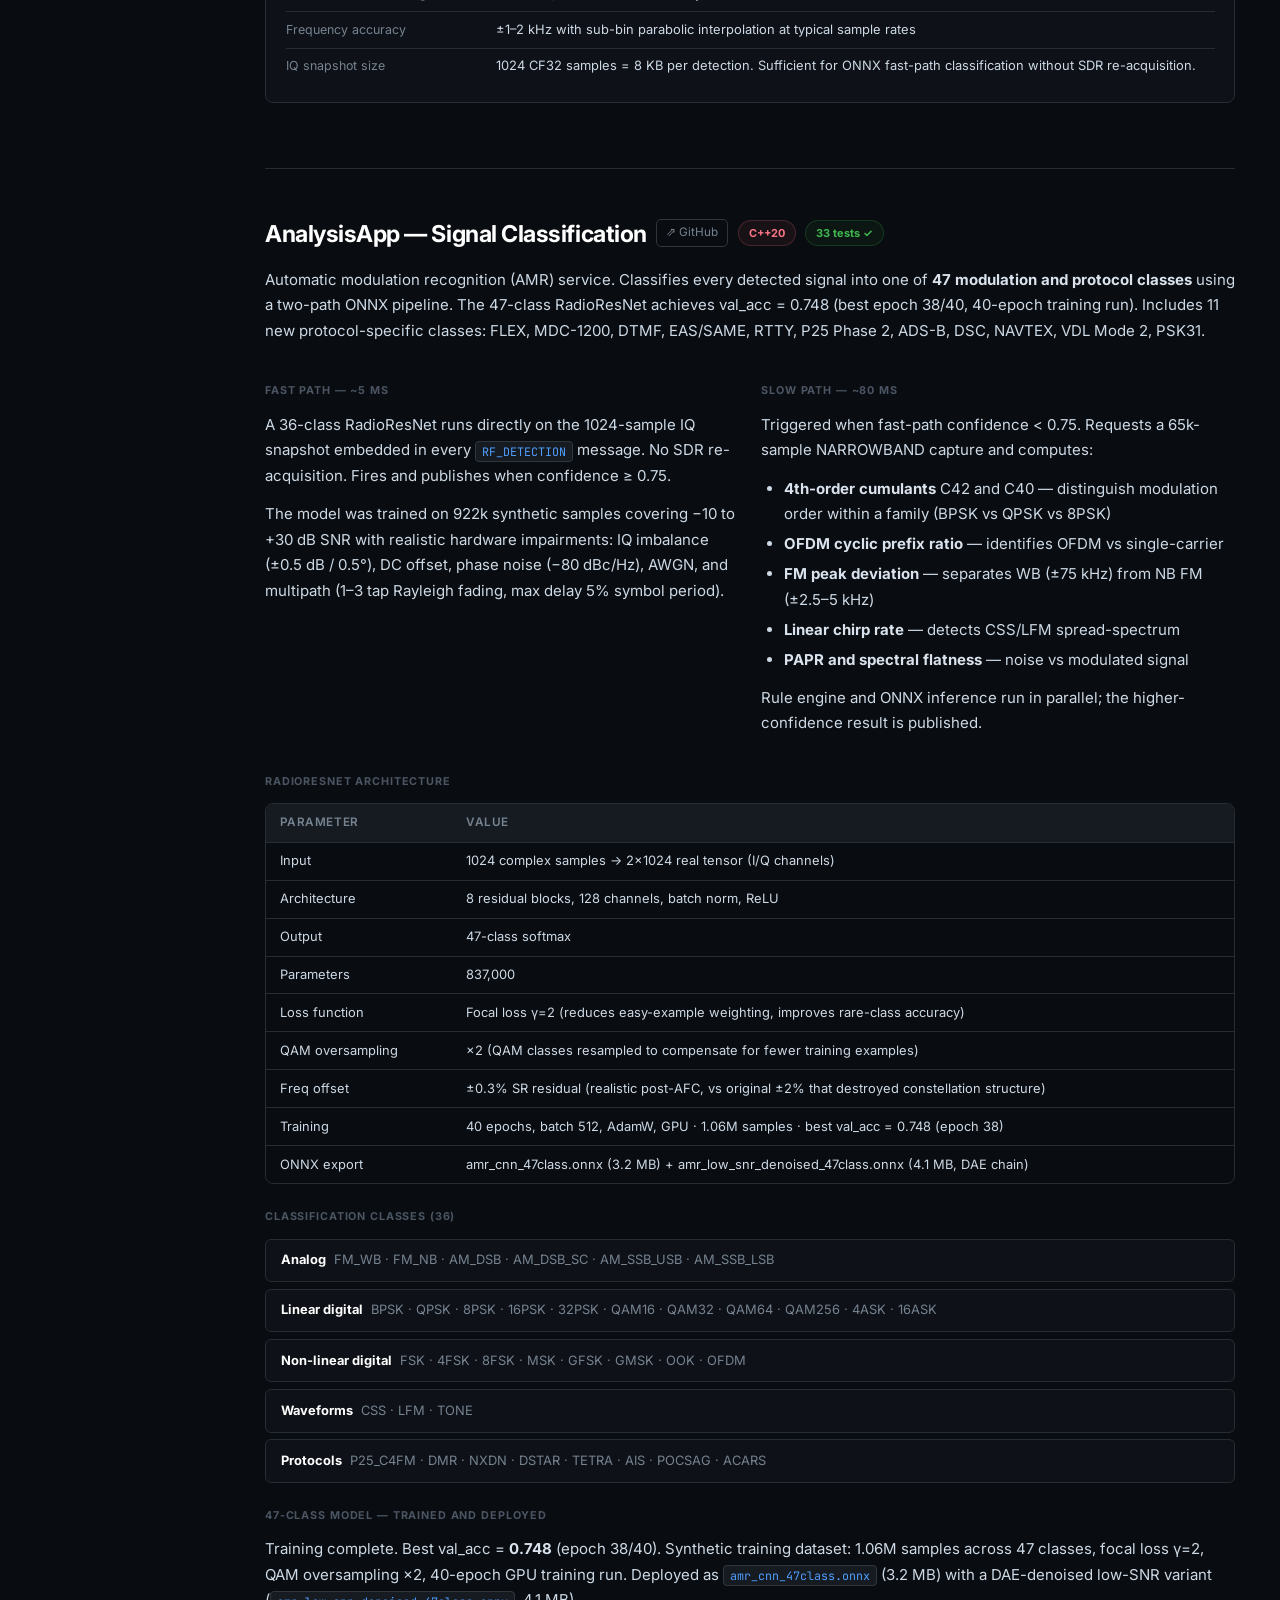
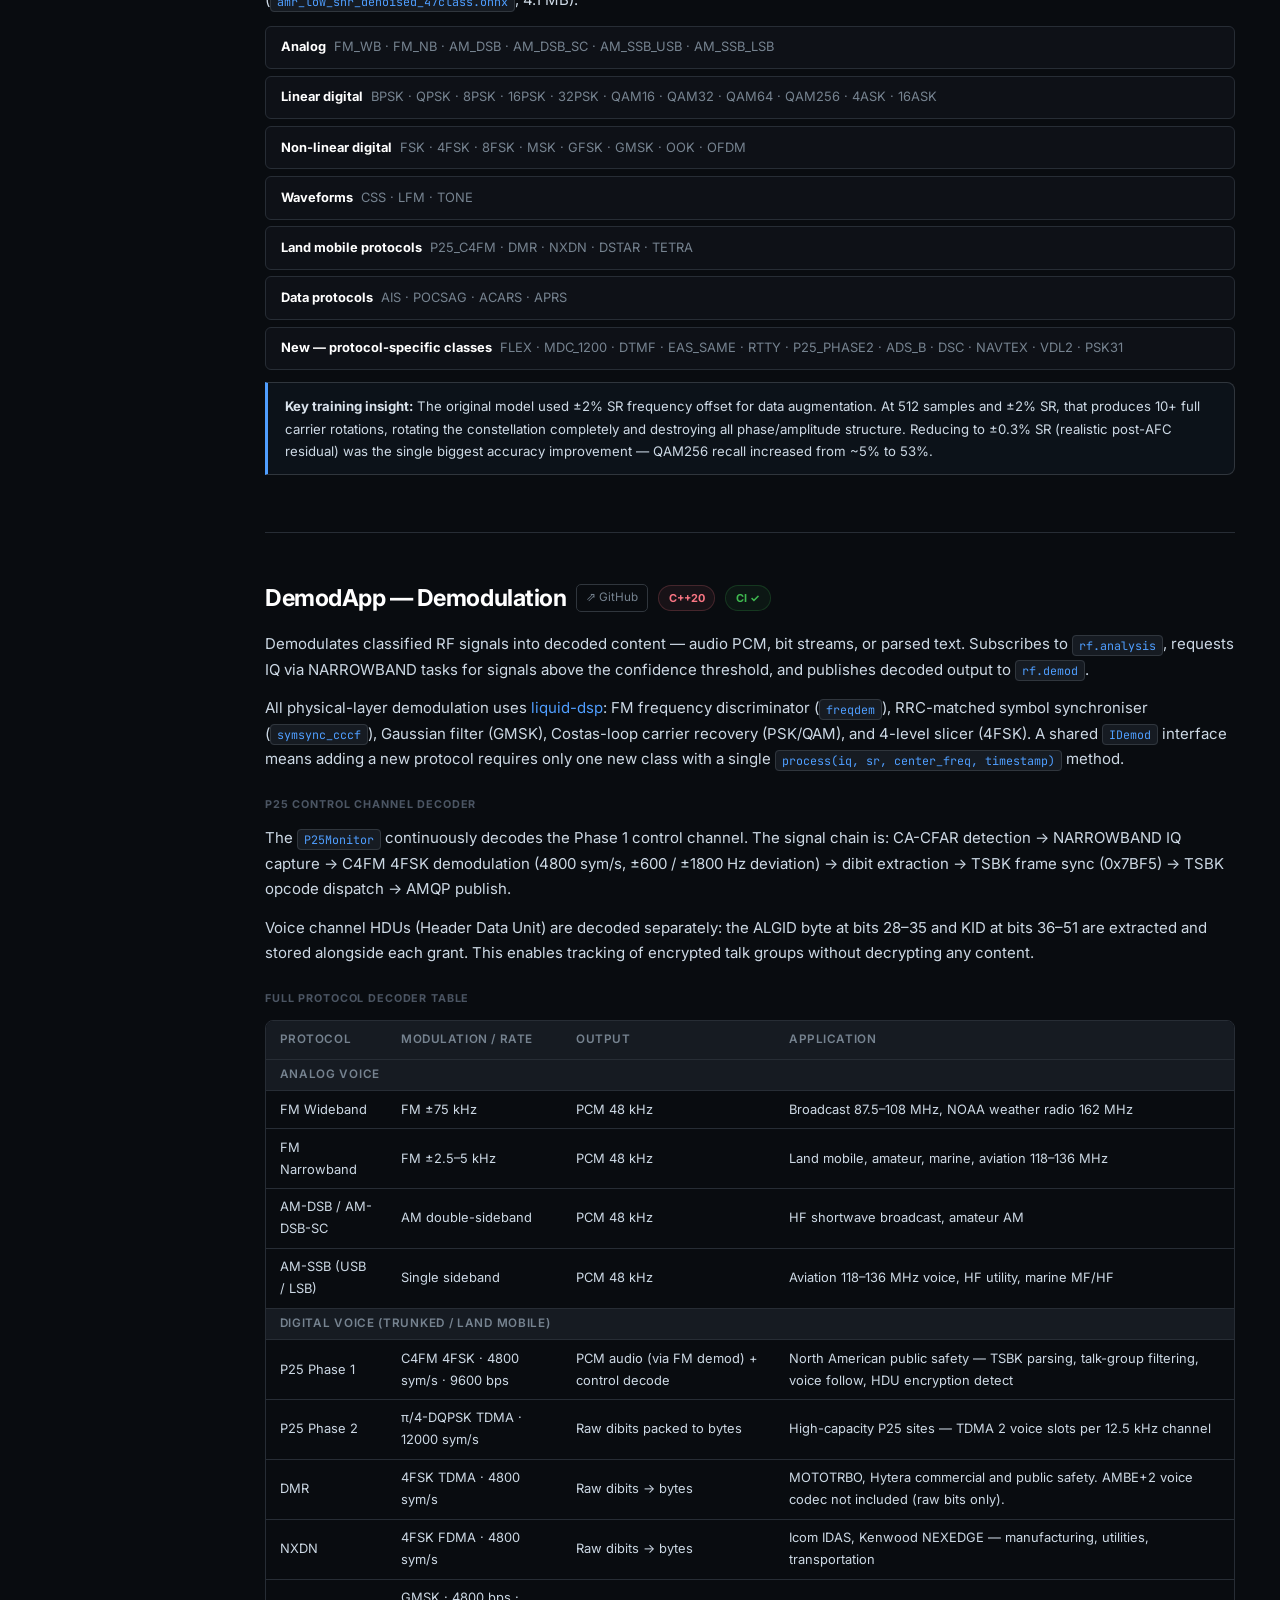
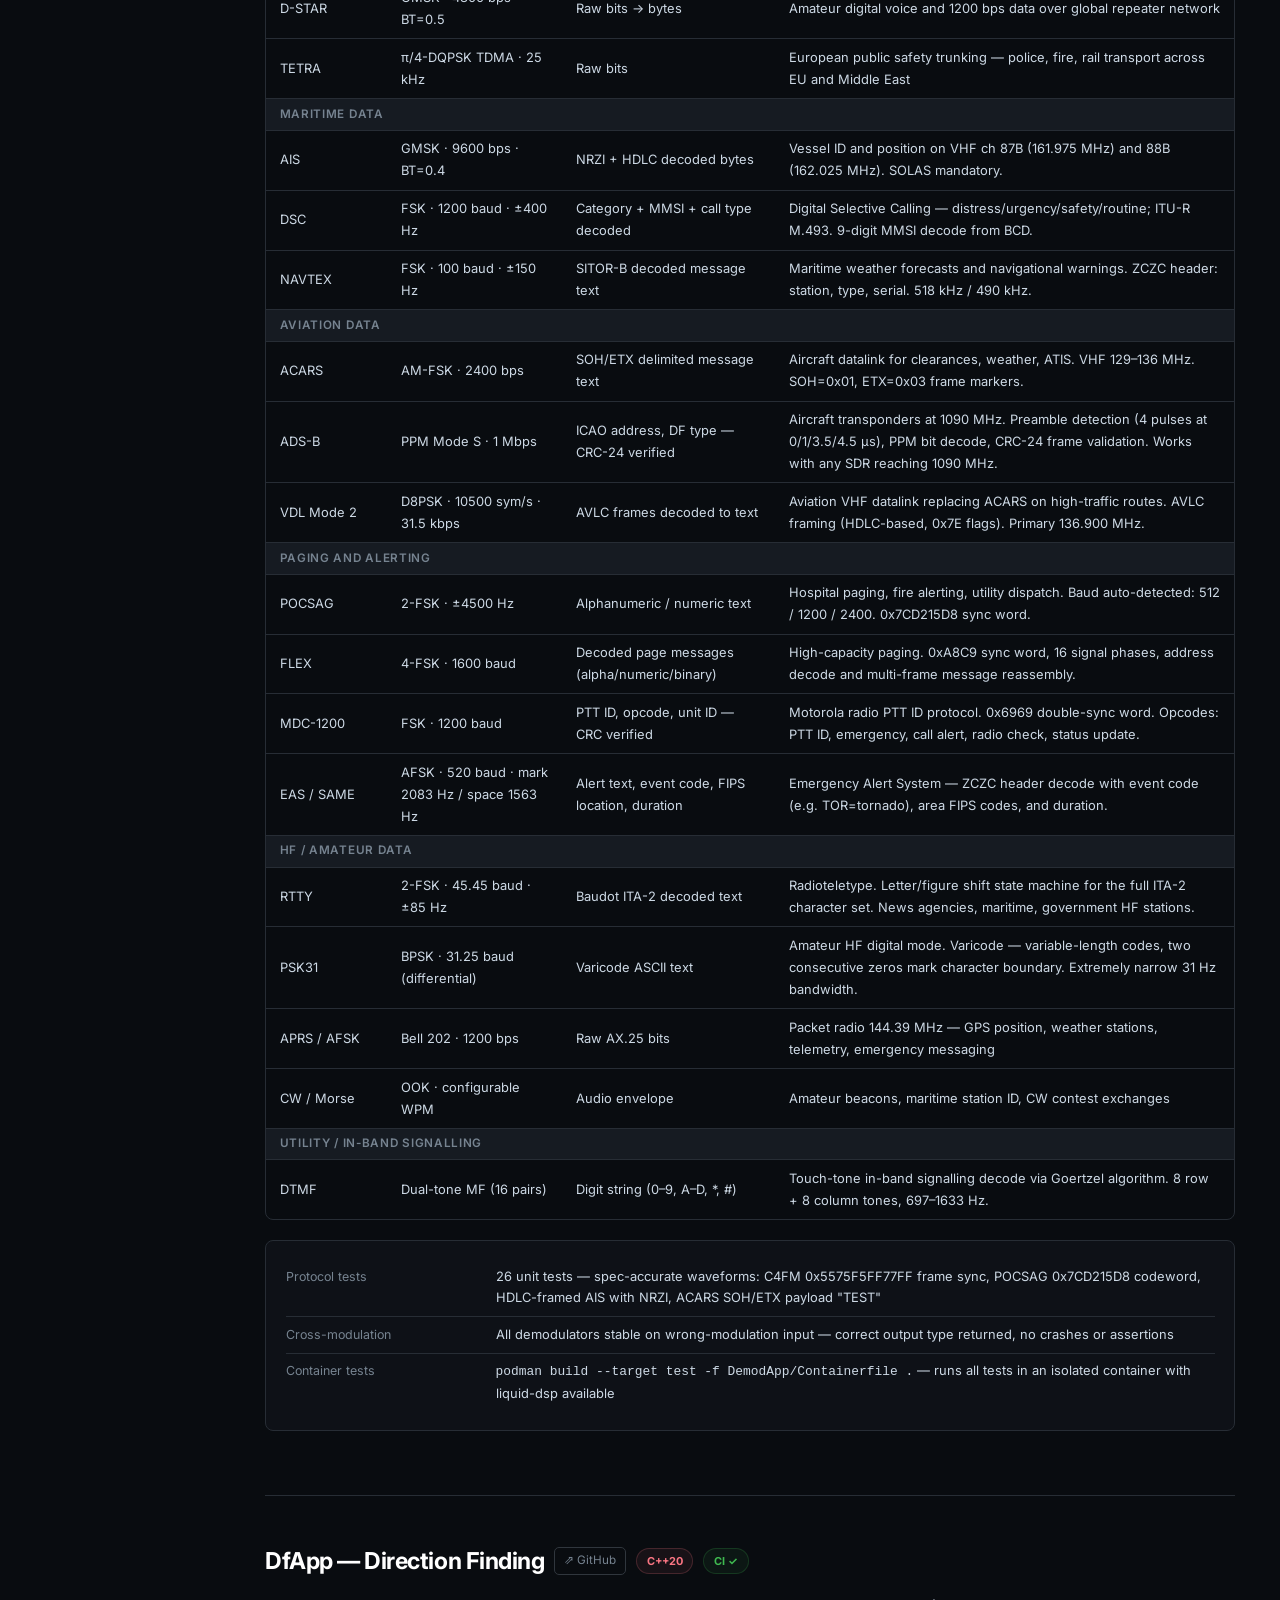
==== commit 59dafb6e: "Update index.html: AcquisitionApp multi-device auto-split, sweep resume, PlutoSDR dual RX Acquisitio" ====
--- a/index.html
+++ b/index.html
@@ -263,7 +263,7 @@
 <tr><td>HackRF One</td><td>1 MHz – 6 GHz</td><td>20 MHz</td><td><code>driver=hackrf</code></td><td>Wide range, half-duplex. Good for wideband spectrum survey.</td></tr>
 <tr><td>LimeSDR Mini 2.0</td><td>10 MHz – 3.5 GHz</td><td>40 MHz</td><td><code>driver=lime</code></td><td>Full-duplex, 2 RX channels — supports independent-LO DF mode.</td></tr>
 <tr><td>USRP B210</td><td>70 MHz – 6 GHz</td><td>56 MHz (2ch)</td><td><code>driver=uhd,type=b200</code></td><td>2 coherent RX channels ideal for direction finding. GPS-DO option.</td></tr>
-<tr><td>ADALM-PLUTO</td><td>70 MHz – 6 GHz†</td><td>20 MHz</td><td><code>driver=plutosdr,uri=ip:192.168.2.1</code></td><td>† Extended range needs firmware unlock. USB or Ethernet.</td></tr>
+<tr><td>ADALM-PLUTO</td><td>70 MHz – 6 GHz†</td><td>20 MHz</td><td><code>driver=plutosdr,uri=ip:192.168.2.1</code></td><td>† Extended range + dual RX (2T2R) needs firmware unlock. Ethernet firmware removes USB bandwidth bottleneck — both channels run at full rate. Coherent dual RX suitable for MUSIC direction finding.</td></tr>
 <tr><td>Airspy HF+ Discovery</td><td>9 kHz – 260 MHz</td><td>10 MHz</td><td><code>driver=airspyhf</code></td><td>Exceptional HF/VHF dynamic range. Best for shortwave/AM/SSB.</td></tr>
 <tr><td>SDRplay RSP1A</td><td>1 kHz – 2 GHz</td><td>10 MHz</td><td><code>driver=sdrplay</code></td><td>Selectable HF bands, 12-bit ADC. Good all-rounder.</td></tr>
 <tr><td>BladeRF xA4</td><td>47 MHz – 6 GHz</td><td>56 MHz</td><td><code>driver=bladerf</code></td><td>FPGA-accelerated. Full-duplex. 2 coherent RX.</td></tr>
@@ -404,7 +404,24 @@
   <span class="badge badge-cpp">C++20</span>
   <span class="badge badge-ok">64 tests ✓</span>
 </div>
-<p>Continuous spectrum scanner. Submits frequency-sweep tasks to the Resource Manager, receives CF32 IQ over UDP, runs a four-stage signal detection pipeline, and publishes every confirmed detection to <code>rf.detections</code>. Detections persist to PostgreSQL. Also handles P25 voice channel following when grants arrive on <code>rf.p25.grants</code>.</p>
+<p>Continuous spectrum scanner. One process per host — manages all SDR devices on that machine. At startup it queries SdrResourceManager for the number of online devices, then auto-splits the configured frequency bands into equal slices so every device covers a unique non-overlapping range. Submits frequency-sweep tasks to SdrRM, receives CF32 IQ over UDP, runs a four-stage detection pipeline, and publishes every confirmed detection to <code>rf.detections</code>. Also handles P25 voice channel following when grants arrive on <code>rf.p25.grants</code>.</p>
+
+<h4>Multi-device auto-split</h4>
+<p>Configure one or more <code>&lt;band&gt;</code> entries in <code>scanner.xml</code>. On startup AcquisitionApp sends a <code>HEALTH_QUERY</code> to SdrRM and reads <code>controller.num_devices_online</code>. If devices &gt; bands, each band is subdivided into equal frequency slices — one per device — so the full spectrum is covered with no overlap and no manual device assignment:</p>
+<div class="table-wrap">
+<table>
+<thead><tr><th>Bands configured</th><th>Devices online</th><th>Result</th></tr></thead>
+<tbody>
+<tr><td>1</td><td>4</td><td>Band split into 4 equal slices → 4 scanners, 4 devices</td></tr>
+<tr><td>2</td><td>4</td><td>Each band split into 2 slices → 4 scanners, 4 devices</td></tr>
+<tr><td>3</td><td>4</td><td>Band 0 → 2 slices, bands 1–2 → 1 slice each → 4 scanners</td></tr>
+<tr><td>4</td><td>4</td><td>1:1, no split → 4 scanners, 4 devices</td></tr>
+</tbody>
+</table>
+</div>
+
+<h4>Sweep resume after preemption</h4>
+<p>Each scanner tracks <code>resume_hz_</code> — updated on every received UDP packet. When a higher-rank task (AnalysisApp rank 2, DfApp rank 3) preempts the scan, streaming stops and the scanner re-submits. The new task's dwell entry list starts from <code>resume_hz_</code>, wraps through <code>stop_hz</code>, then continues from <code>start_hz</code> to <code>resume_hz_</code> — guaranteeing every frequency is visited exactly once per task regardless of where the previous task was interrupted. No frequency starves.</p>
 
 <h4>Detection pipeline</h4>
 <div class="pipeline">
@@ -464,6 +481,8 @@
 
 <div class="results">
   <div class="rrow"><span class="rl">Sweep throughput</span><span class="rv">~7.6 s / 920 MHz at 20 MSPS, 4096-point FFT, 50% overlap, 8× Welch averaging</span></div>
+  <div class="rrow"><span class="rl">Multi-device</span><span class="rv">Auto-splits bands across all online devices — 4 PlutoSDRs cover 4× the spectrum with one AcquisitionApp process</span></div>
+  <div class="rrow"><span class="rl">Preemption resume</span><span class="rv">Tracks resume_hz_ per scanner — re-submissions start from last received dwell, no frequency starves</span></div>
   <div class="rrow"><span class="rl">Minimum detectable signal</span><span class="rv">−98 dBm, PAPR ≥ 3 dB — reliably detected in live hardware tests at 400–2000 MHz</span></div>
   <div class="rrow"><span class="rl">Frequency accuracy</span><span class="rv">±1–2 kHz with sub-bin parabolic interpolation at typical sample rates</span></div>
   <div class="rrow"><span class="rl">IQ snapshot size</span><span class="rv">1024 CF32 samples = 8 KB per detection. Sufficient for ONNX fast-path classification without SDR re-acquisition.</span></div>
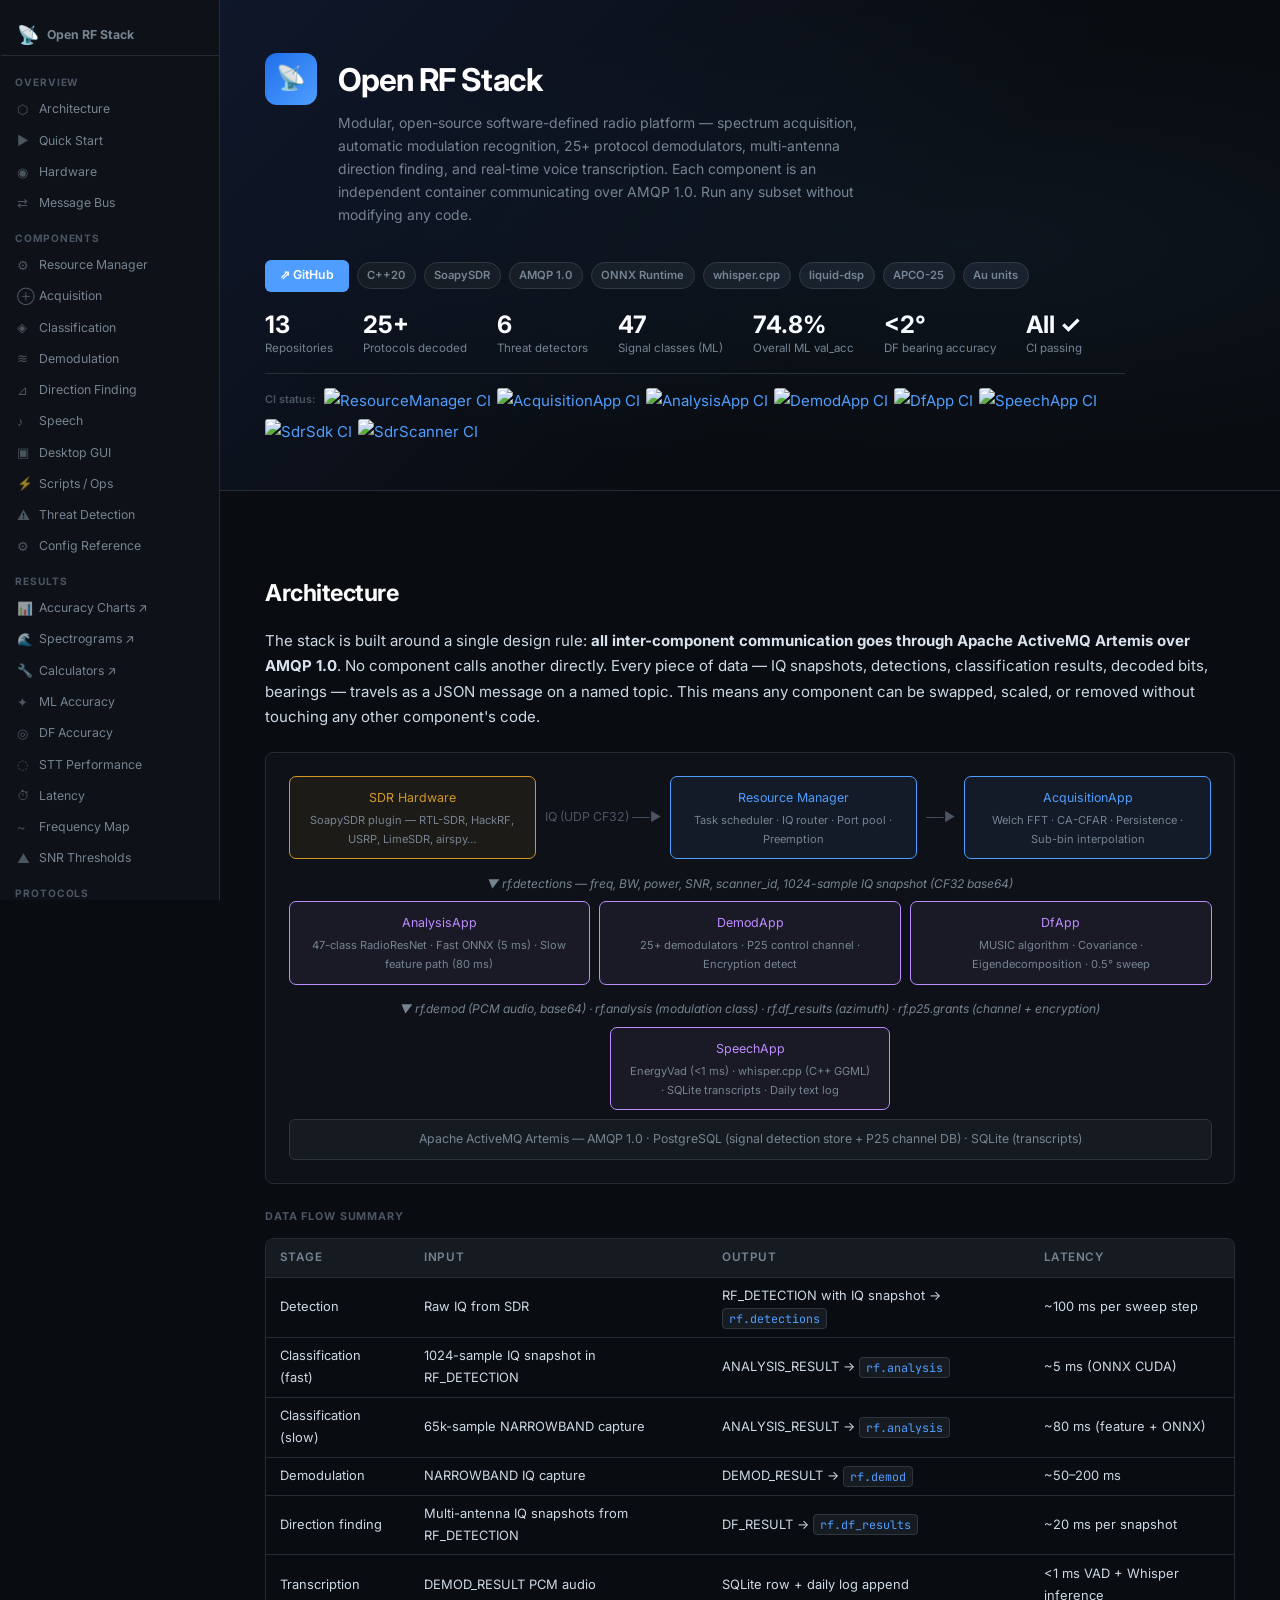
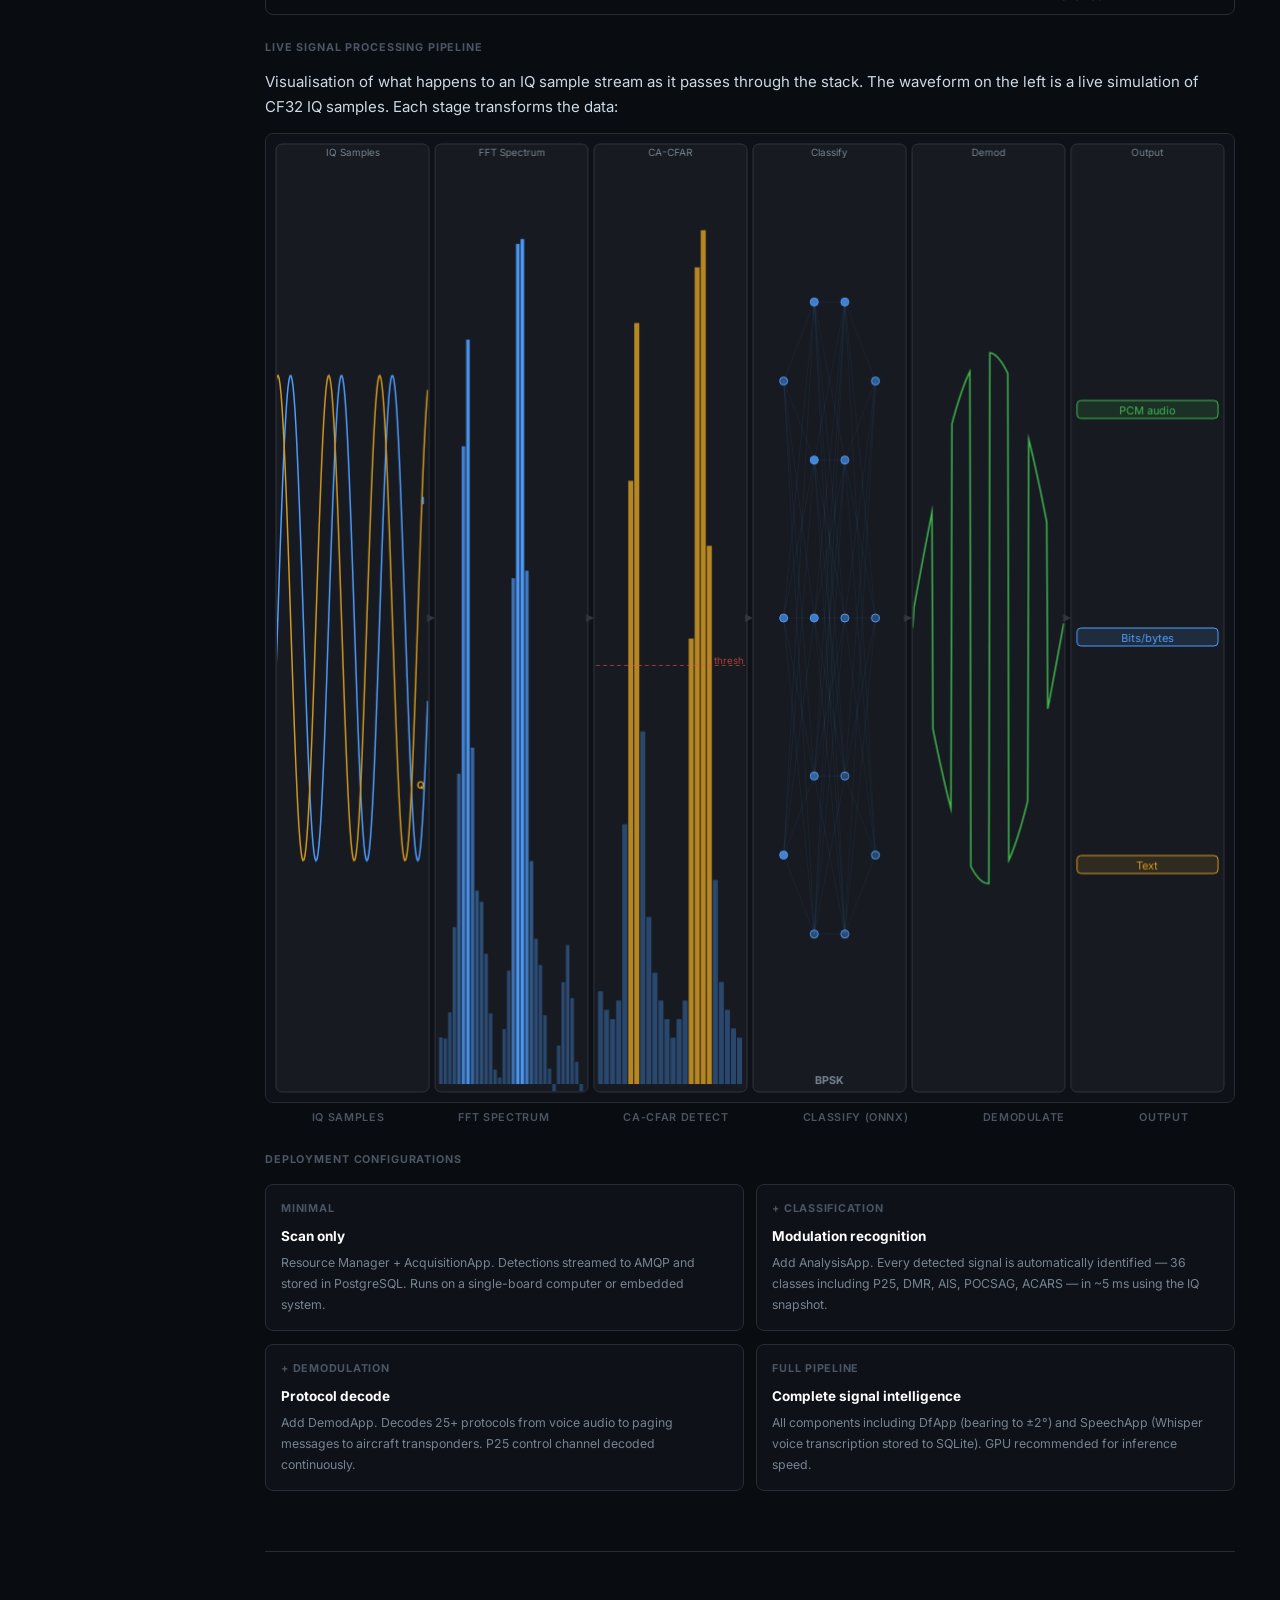
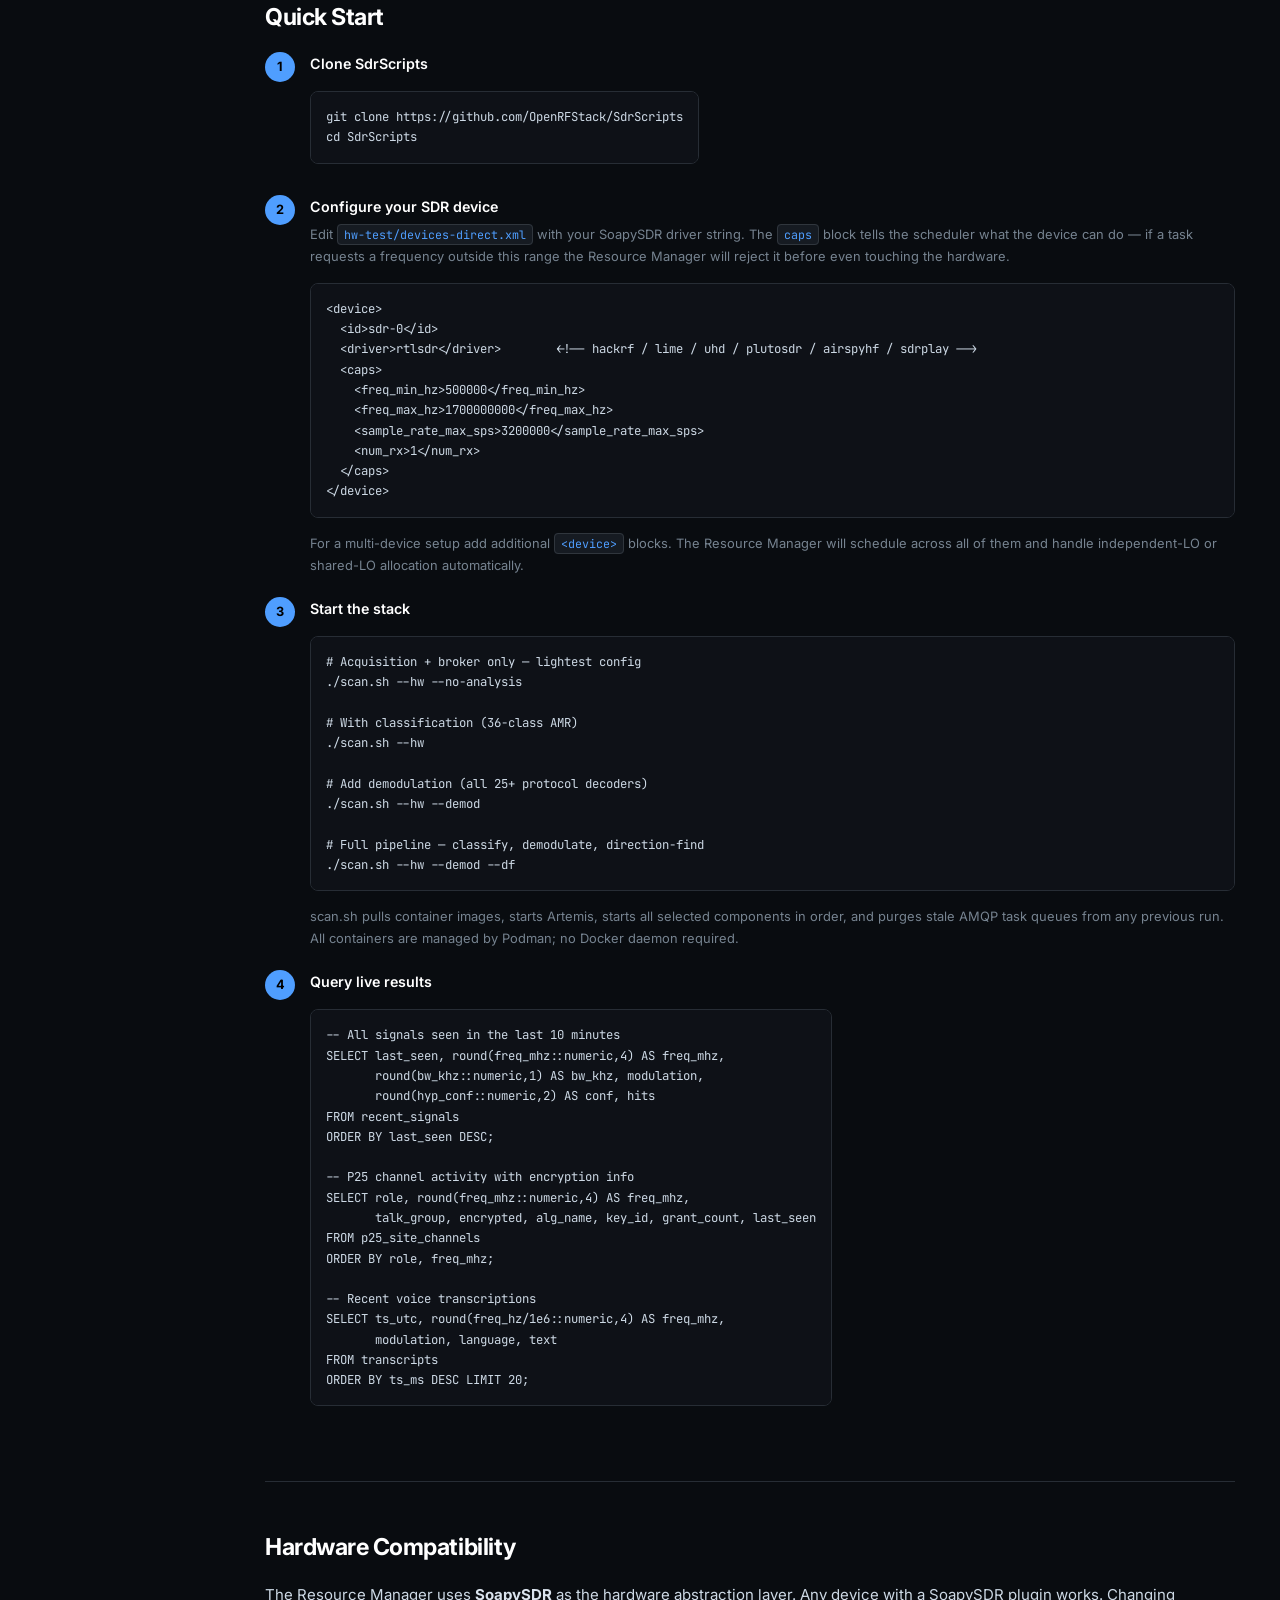
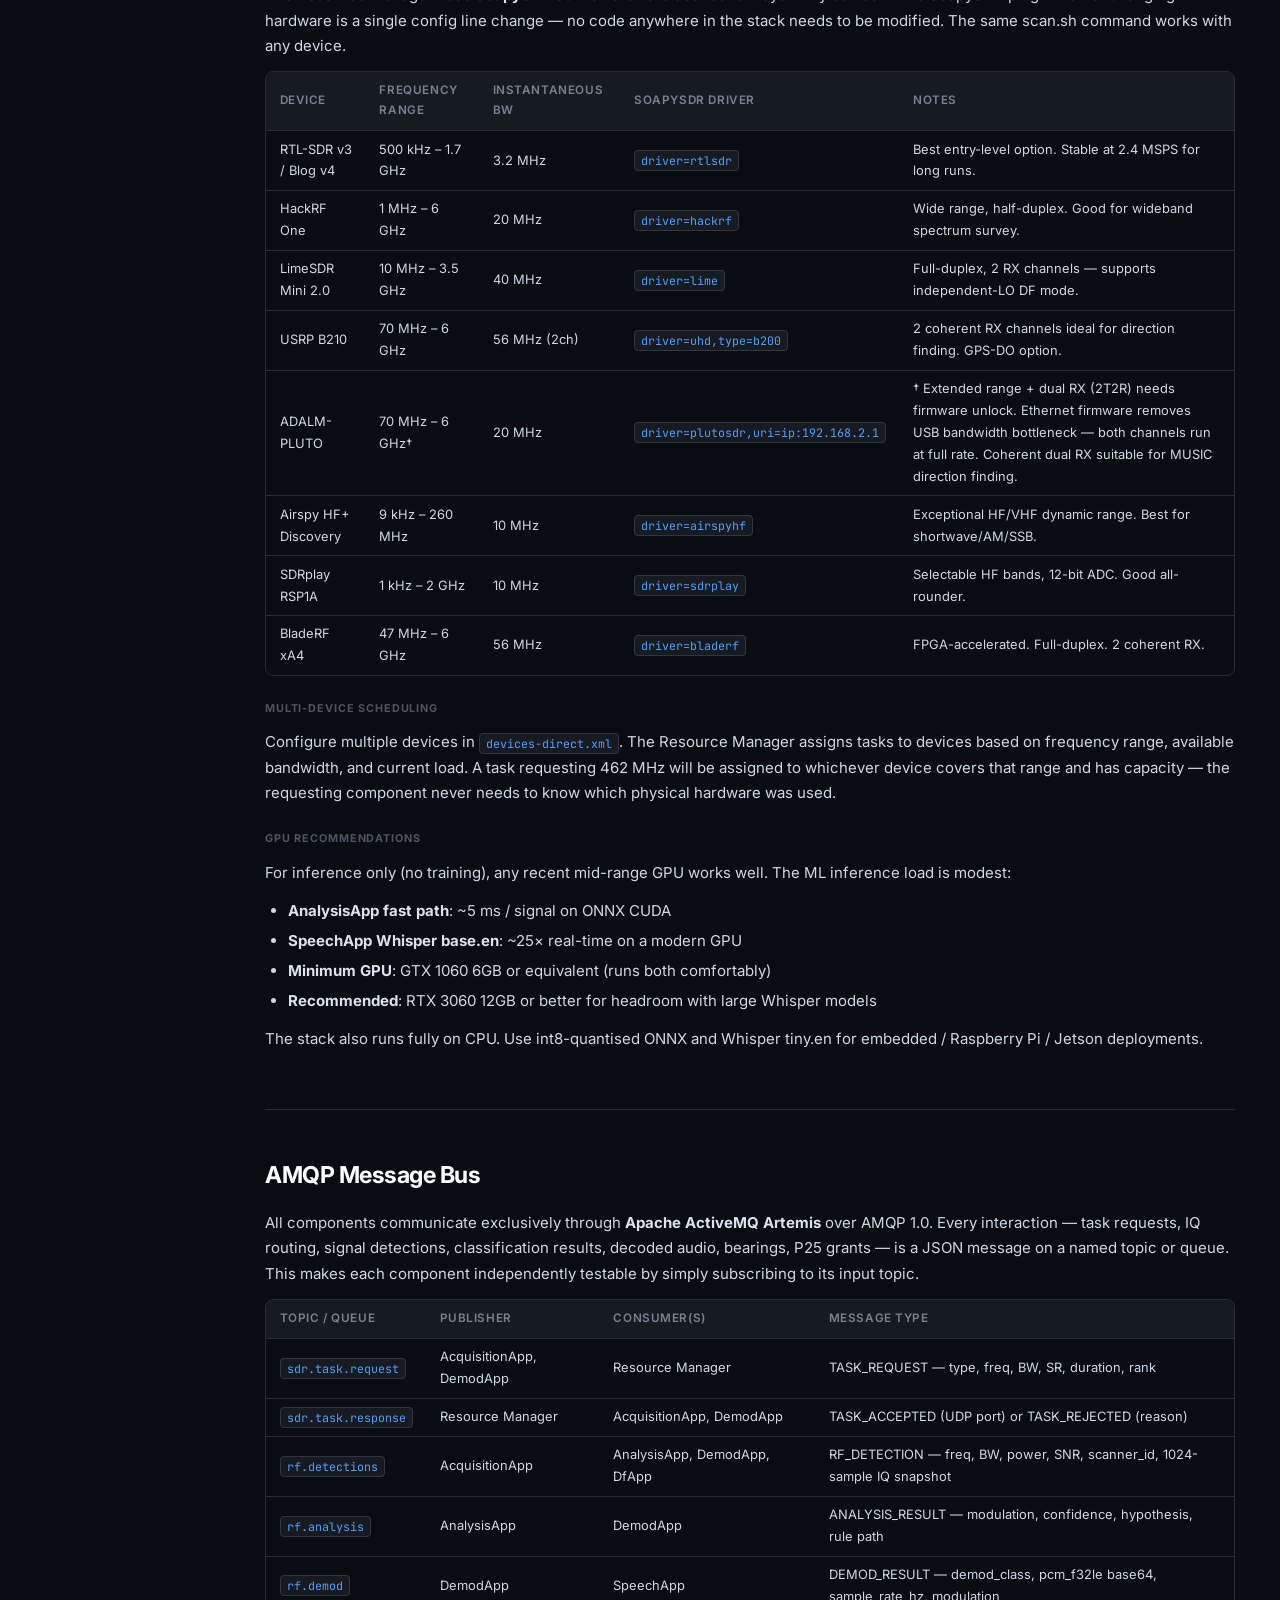
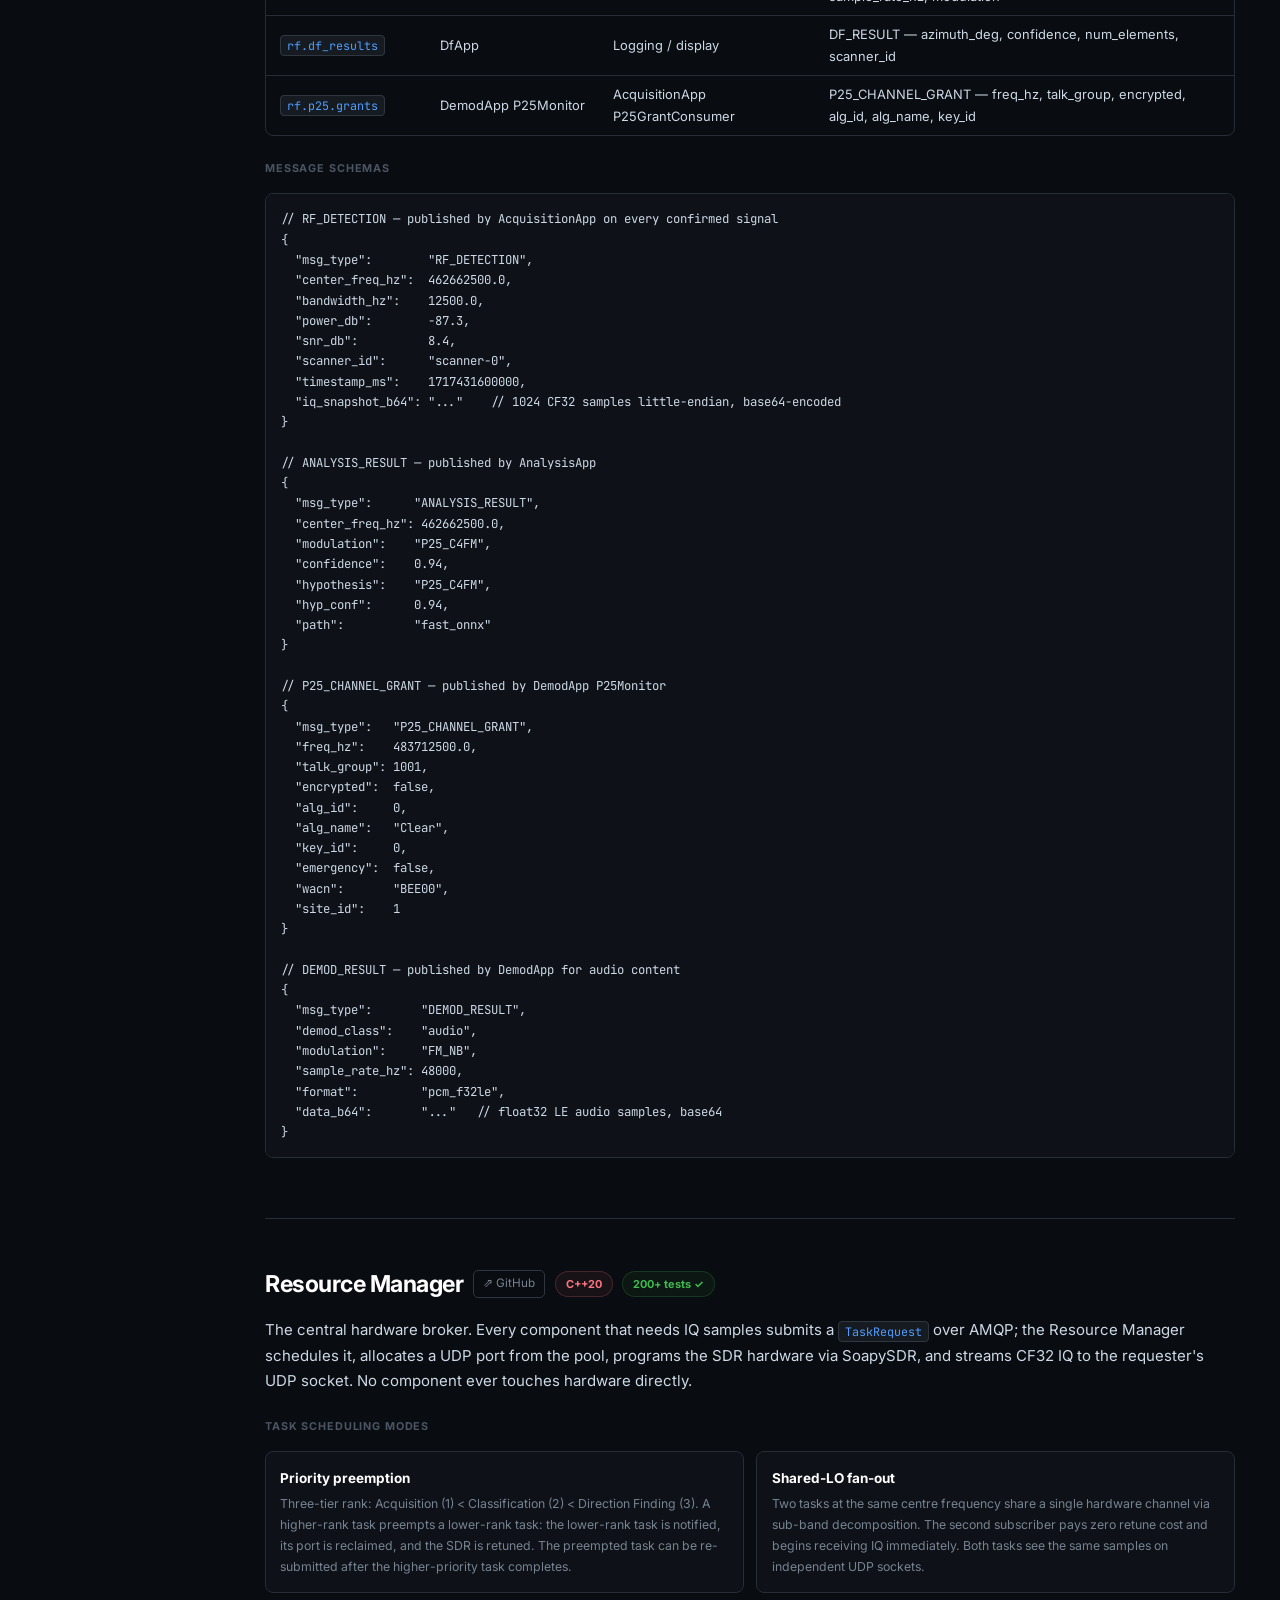
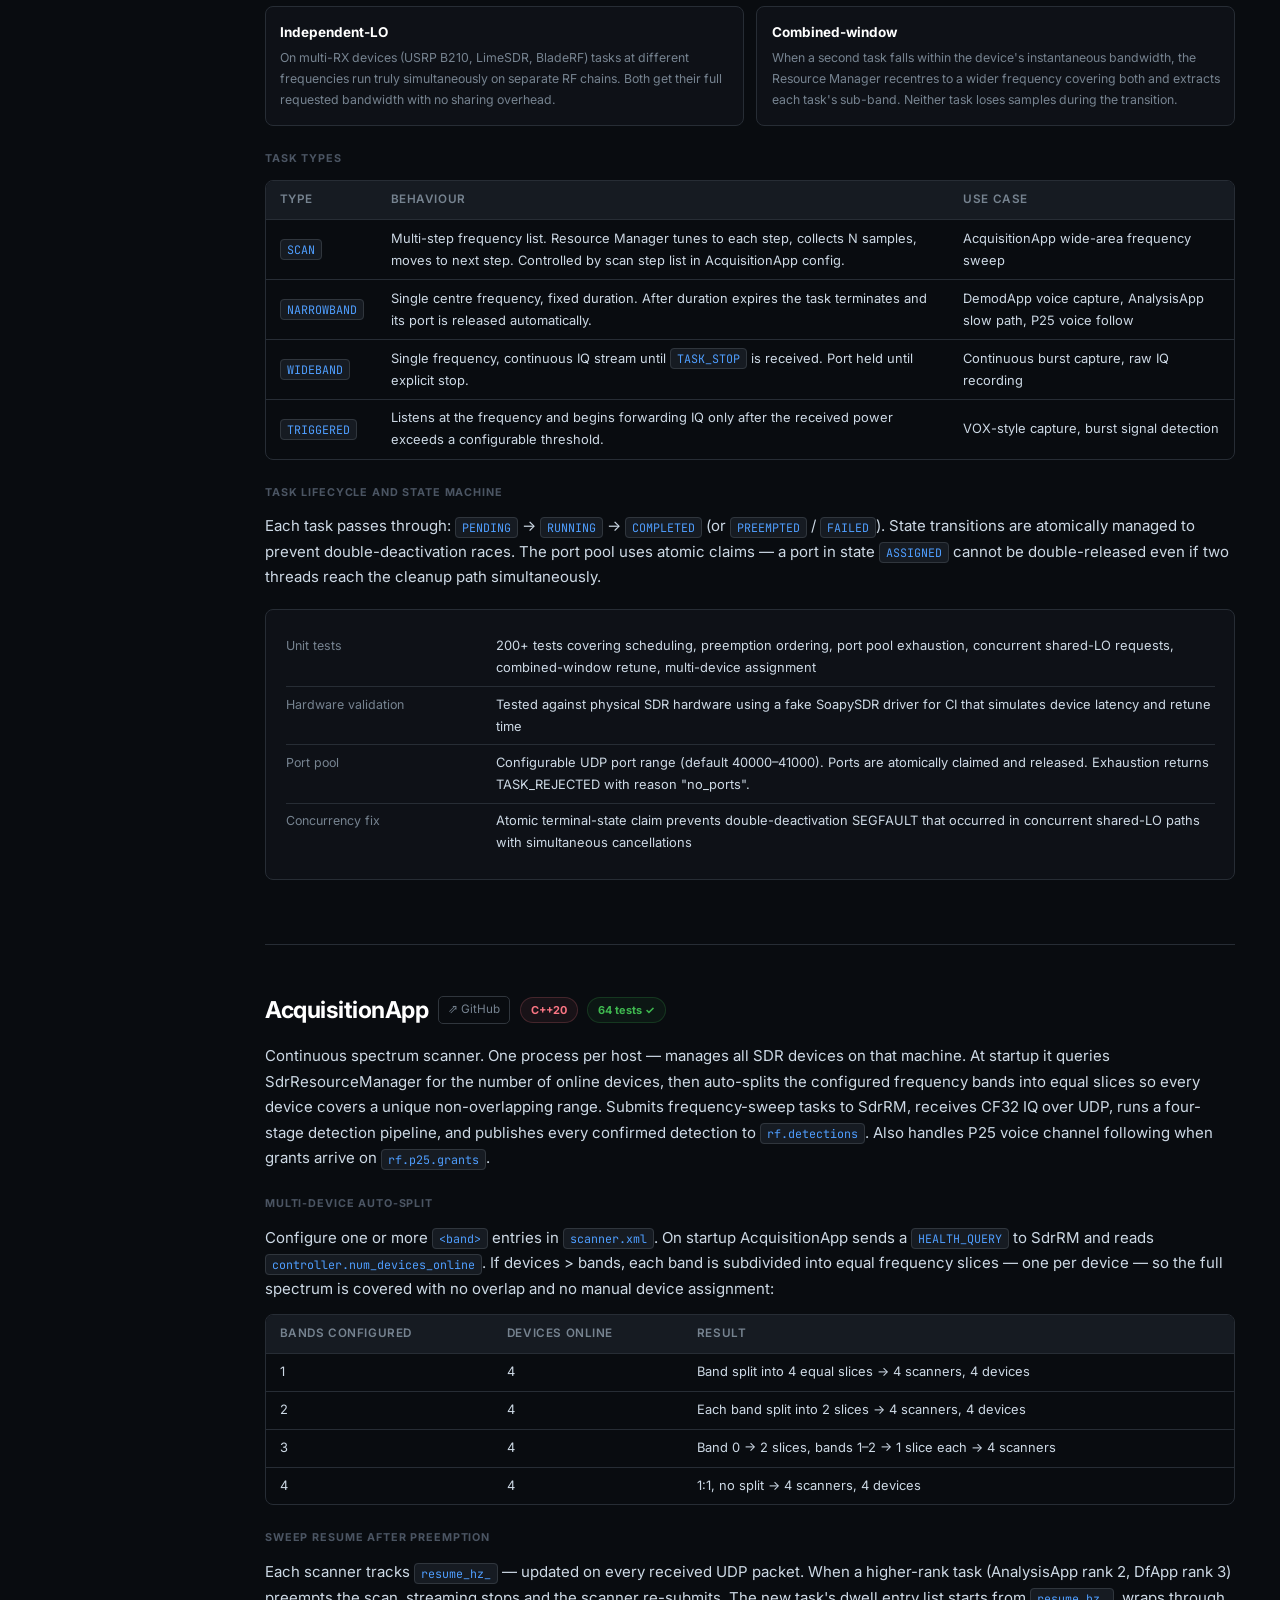
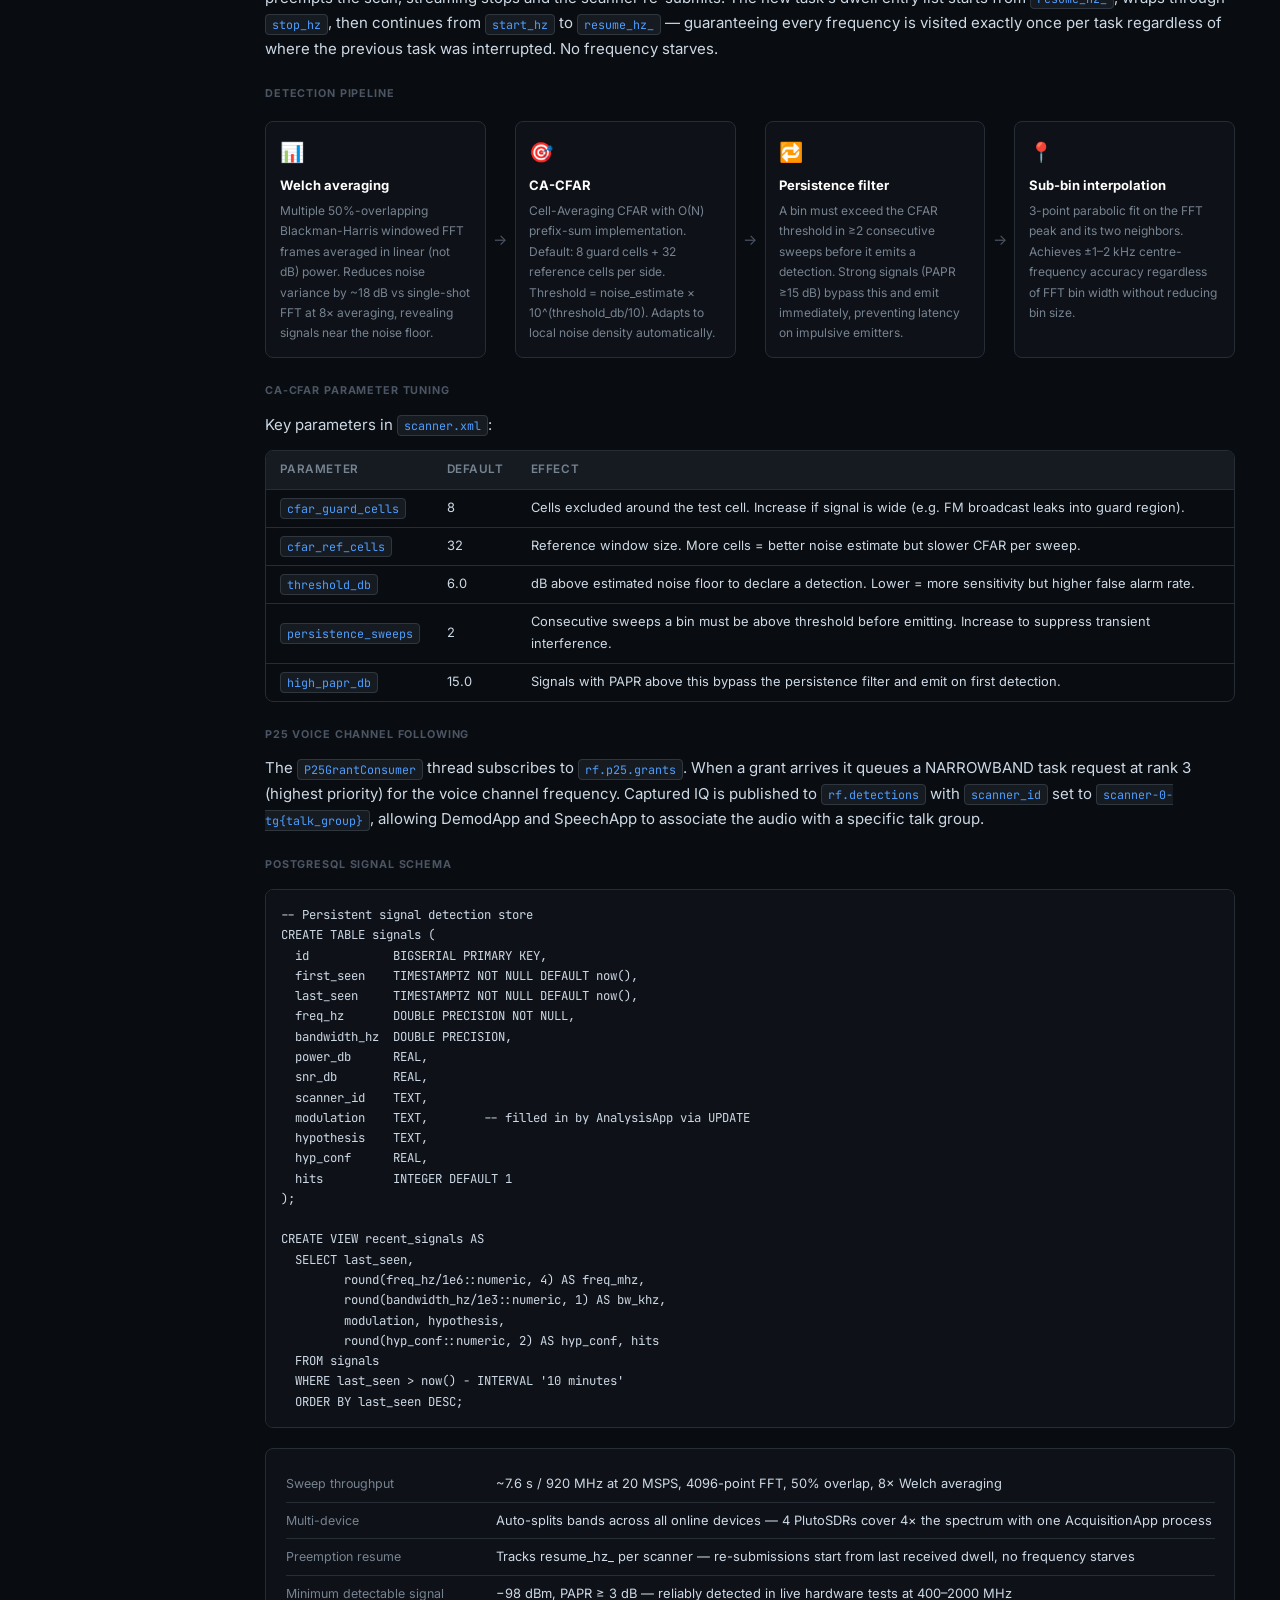
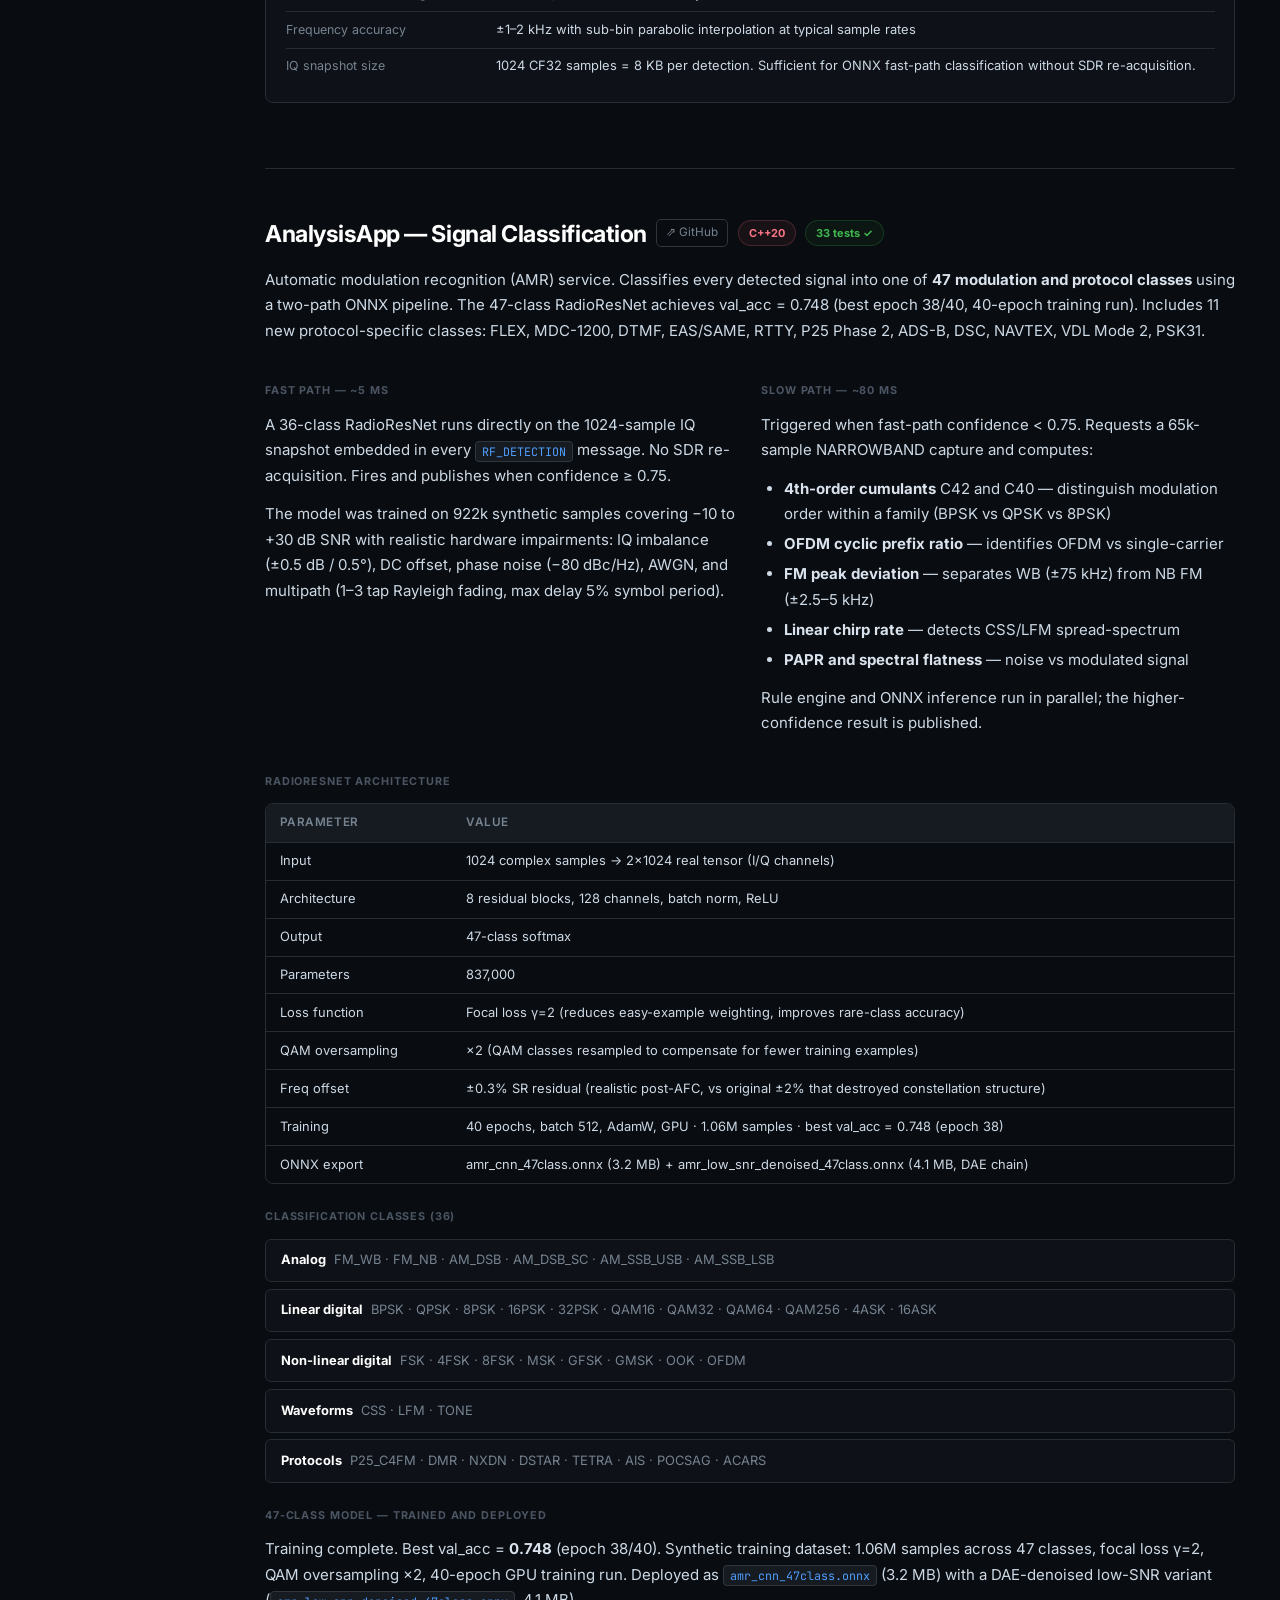
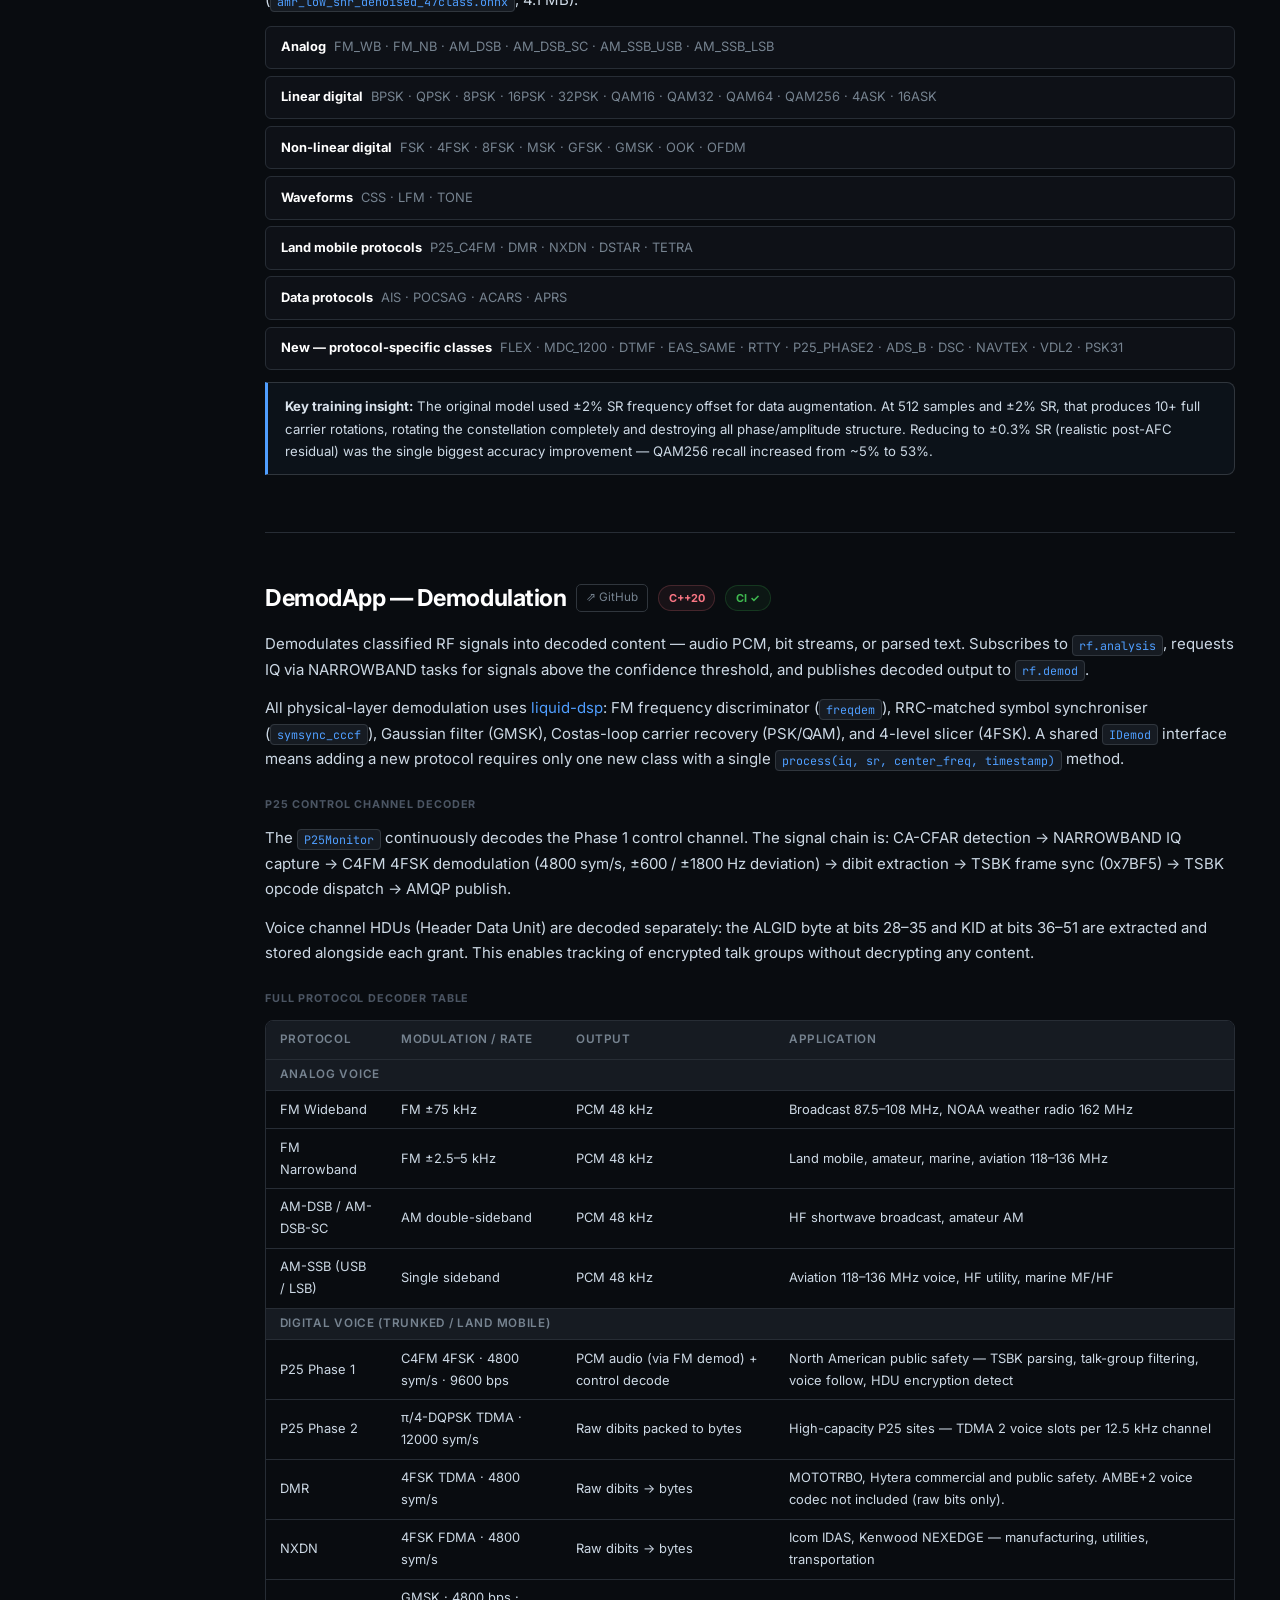
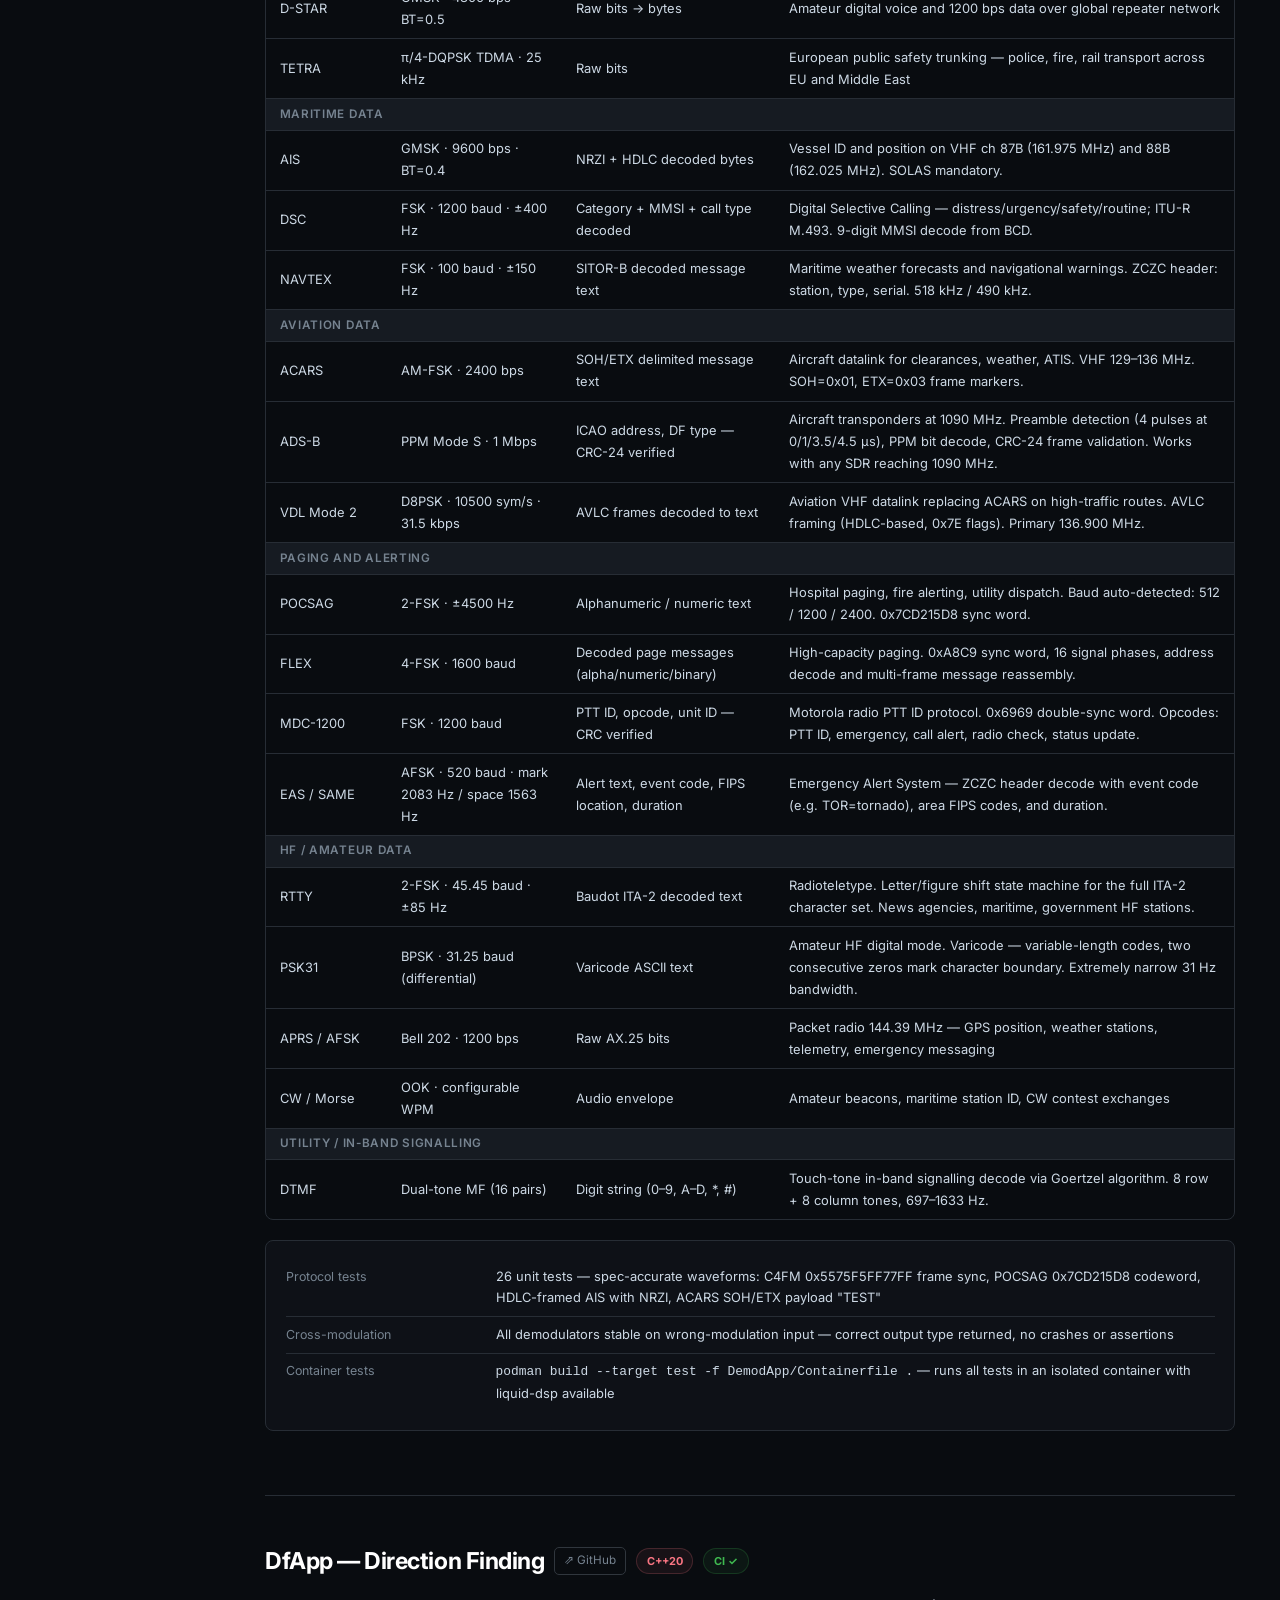
==== commit 078a6977: "docs: add pre-built container deployment section and fix PlutoSDR URI guidance - New "Pre-built Imag" ====
--- a/index.html
+++ b/index.html
@@ -772,7 +772,7 @@
 
 # Secrets (AMQP credentials, PostgreSQL password) via k8s Secret
 kubectl apply -f deploy/k8s/secrets.yaml</code></pre>
-<p>All component manifests reference the same Secret for AMQP and database credentials. Component images are published to <code>ghcr.io/bmichaud7/</code> and tagged by git SHA for reproducible deployments.</p>
+<p>All component manifests reference the same Secret for AMQP and database credentials. Component images are published to <code>ghcr.io/openrfstack/</code> and tagged by git SHA for reproducible deployments.</p>
 </section>
 
 <!-- ══════════════════════════════════════ THREAT DETECTION -->
--- a/style.css
+++ b/style.css
@@ -496,16 +496,93 @@
 .rv.r { color: var(--red) !important }
 .rv.o { color: var(--orange) !important }
 
-/* ── Responsive ── */
+/* ── Mobile nav toggle button & backdrop (hidden on desktop) ── */
+#nav-toggle {
+  display: none;
+  position: fixed; top: .65rem; left: .65rem; z-index: 400;
+  width: 2.2rem; height: 2.2rem;
+  background: var(--bg2); border: 1px solid var(--bd2); border-radius: 6px;
+  color: var(--tx); font-size: 1.1rem; line-height: 1; cursor: pointer;
+  align-items: center; justify-content: center;
+  transition: border-color .12s, color .12s;
+}
+#nav-toggle:hover { border-color: var(--blue); color: var(--blue) }
+#nav-backdrop {
+  display: none; position: fixed; inset: 0;
+  background: rgba(0,0,0,.55); z-index: 299;
+}
+#nav-backdrop.open { display: block }
+
+/* ── Responsive — tablet / mobile ── */
 @media (max-width: 900px) {
+  /* Show hamburger */
+  #nav-toggle { display: flex }
+
+  /* Slide-in drawer (replaces horizontal strip) */
+  #nav {
+    position: fixed; top: 0; left: 0;
+    width: min(280px, 85vw); height: 100vh;
+    border-right: 1px solid var(--bd); border-bottom: none;
+    padding: 1rem 0 3rem;
+    flex-direction: column; flex-wrap: nowrap;
+    overflow-y: auto; overflow-x: hidden;
+    transform: translateX(-100%);
+    transition: transform .25s ease;
+  }
+  #nav.open { transform: translateX(0) }
+
+  /* Restore items that were hidden in the old horizontal-nav layout */
+  .nav-logo { display: flex }
+  .nav-sep  { display: block }
+  #nav a {
+    padding: .45rem 1rem;
+    border-left: 2px solid transparent; border-bottom: none;
+    white-space: normal;
+  }
+  #nav a.active { border-left-color: var(--blue); border-bottom: none }
+
+  /* Content — remove sidebar offset, tighten padding */
   header, main, footer { margin-left: 0; padding: 1.5rem }
-  #nav { position: relative; width: 100%; height: auto; border-right: none; border-bottom: 1px solid var(--bd); padding: .5rem 0; flex-direction: row; flex-wrap: wrap; overflow-x: auto }
-  .nav-logo { display: none }
-  .nav-sep { display: none }
-  #nav a { padding: .3rem .75rem; border-left: none; border-bottom: 2px solid transparent; white-space: nowrap }
-  #nav a.active { border-bottom-color: var(--blue); border-left: none }
+  header { padding-top: 3.5rem }   /* clear the fixed hamburger button */
+
+  /* Lock scroll behind open drawer */
+  body.nav-is-open { overflow: hidden }
+
+  /* Collapse multi-column layouts */
   .feat-grid, .two-col, .deploy-grid { grid-template-columns: 1fr }
   .pipeline, .p25flow { flex-direction: column }
   .arch-row { flex-direction: column }
   .stat-row { gap: 1.2rem }
-}
+
+  /* Results rows: stack label above value */
+  .rrow { flex-wrap: wrap; gap: .2rem }
+  .rl   { min-width: unset; width: 100%; font-weight: 600 }
+}
+
+/* ── Responsive — small phones ── */
+@media (max-width: 600px) {
+  header, main, footer { padding: 1rem }
+  header { padding-top: 3.5rem }
+  .hdr-top { flex-direction: column; gap: .8rem }
+  .hdr-top h1 { font-size: 1.65rem }
+  .stat-n { font-size: 1.3rem }
+  .stat-row { gap: .75rem }
+  .hdr-meta { gap: .35rem }
+  .tag { font-size: .7rem; padding: .18rem .5rem }
+  pre code { font-size: .77rem }
+  .pgrid { grid-template-columns: 1fr }
+  .acc-grid { grid-template-columns: repeat(auto-fill, minmax(130px, 1fr)) }
+  .arch-box { min-width: unset }
+  .ps { min-width: unset }
+  .ab-label { min-width: unset }
+  .footer-links { flex-direction: column; gap: .75rem }
+  .two-col, .feat-grid, .deploy-grid { grid-template-columns: 1fr }
+  h2 { font-size: 1.25rem }
+  h3 { font-size: .95rem }
+}
+
+/* ── Prevent horizontal overflow globally on mobile ── */
+@media (max-width: 900px) {
+  html, body { overflow-x: hidden }
+  main { max-width: 100vw }
+}
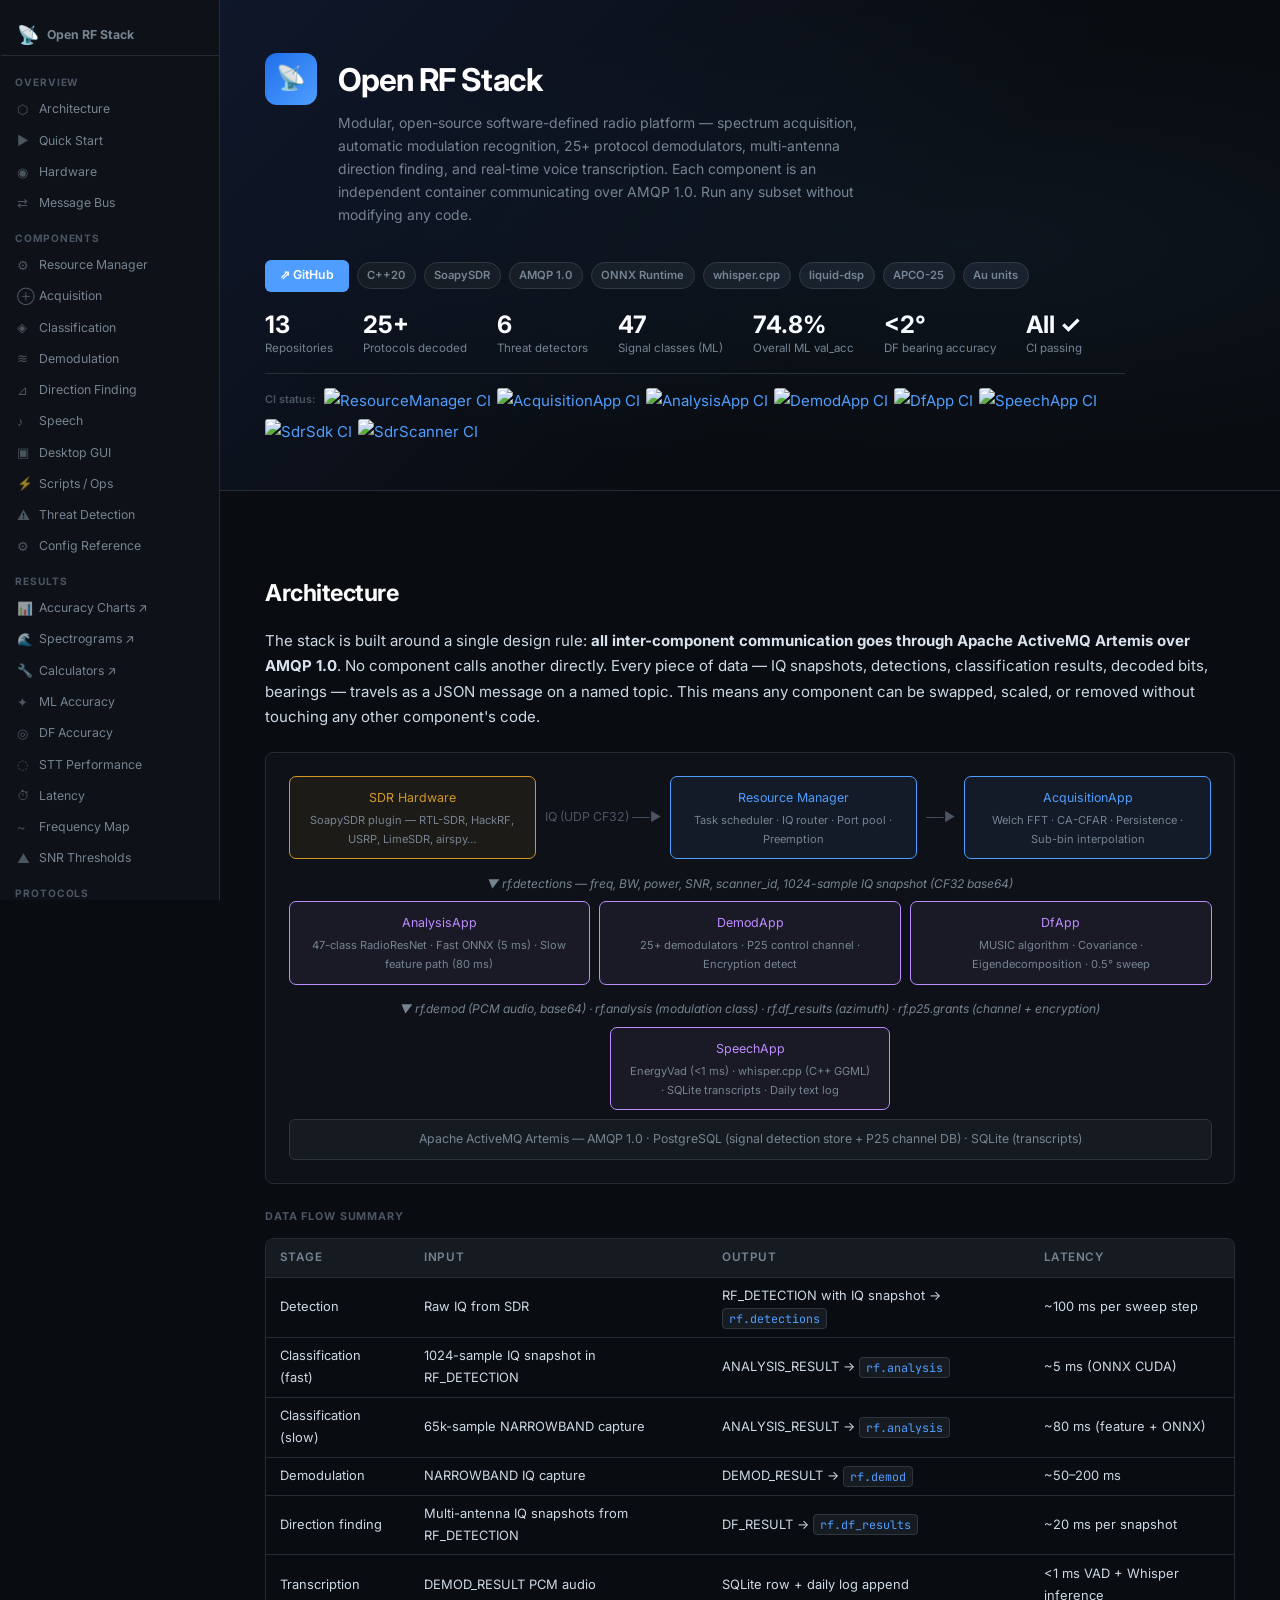
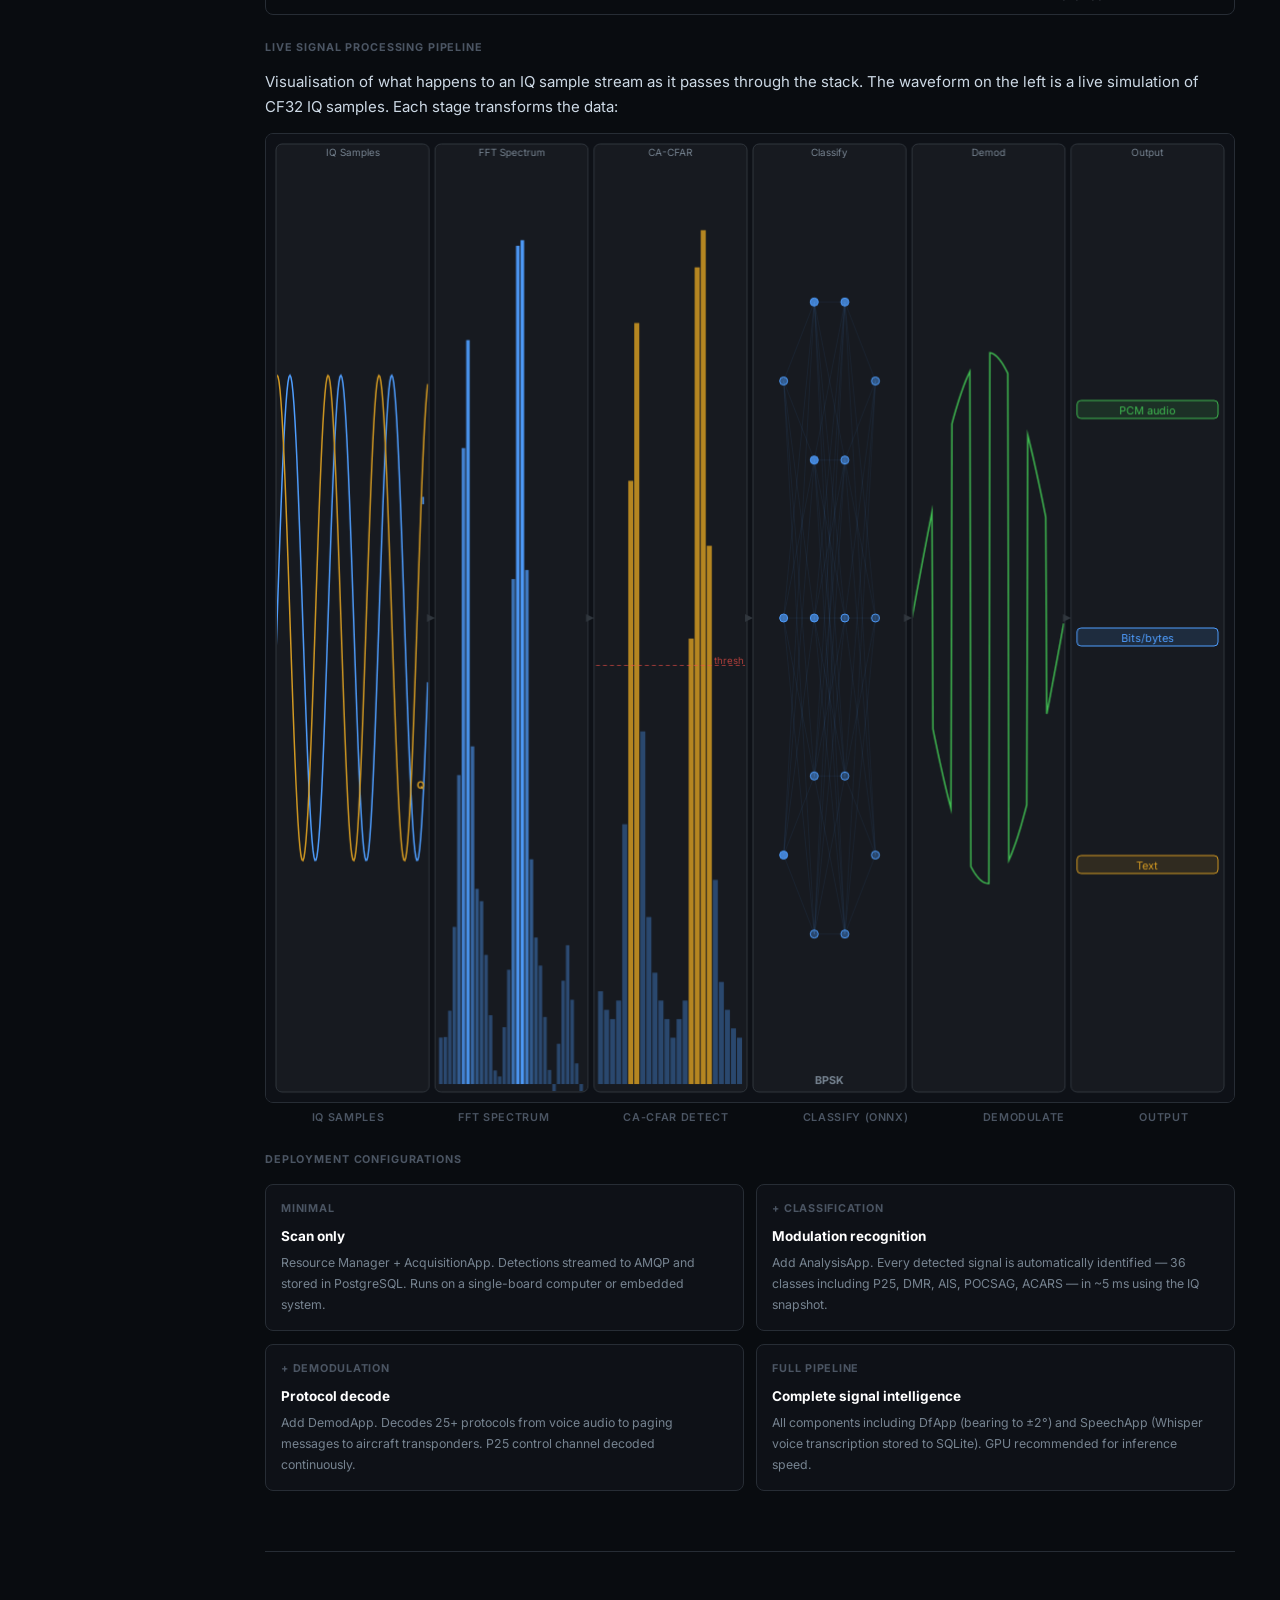
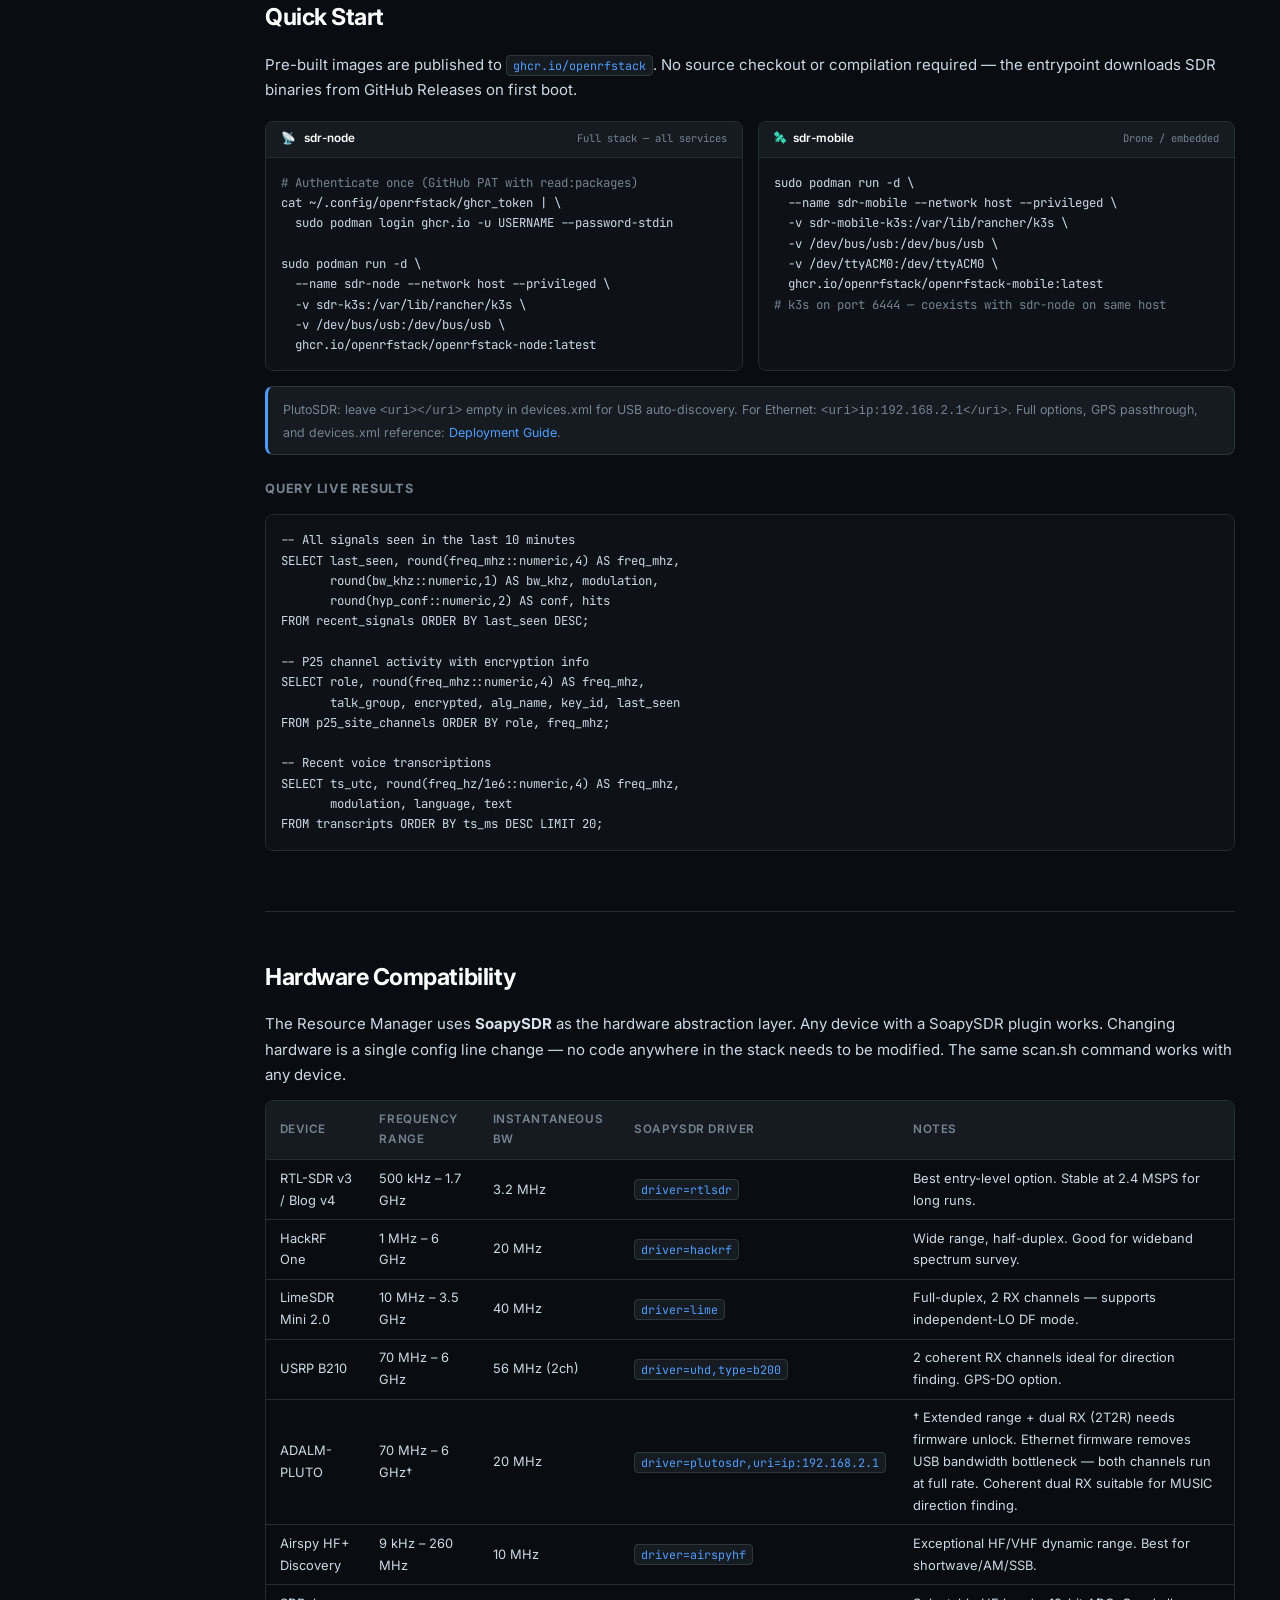
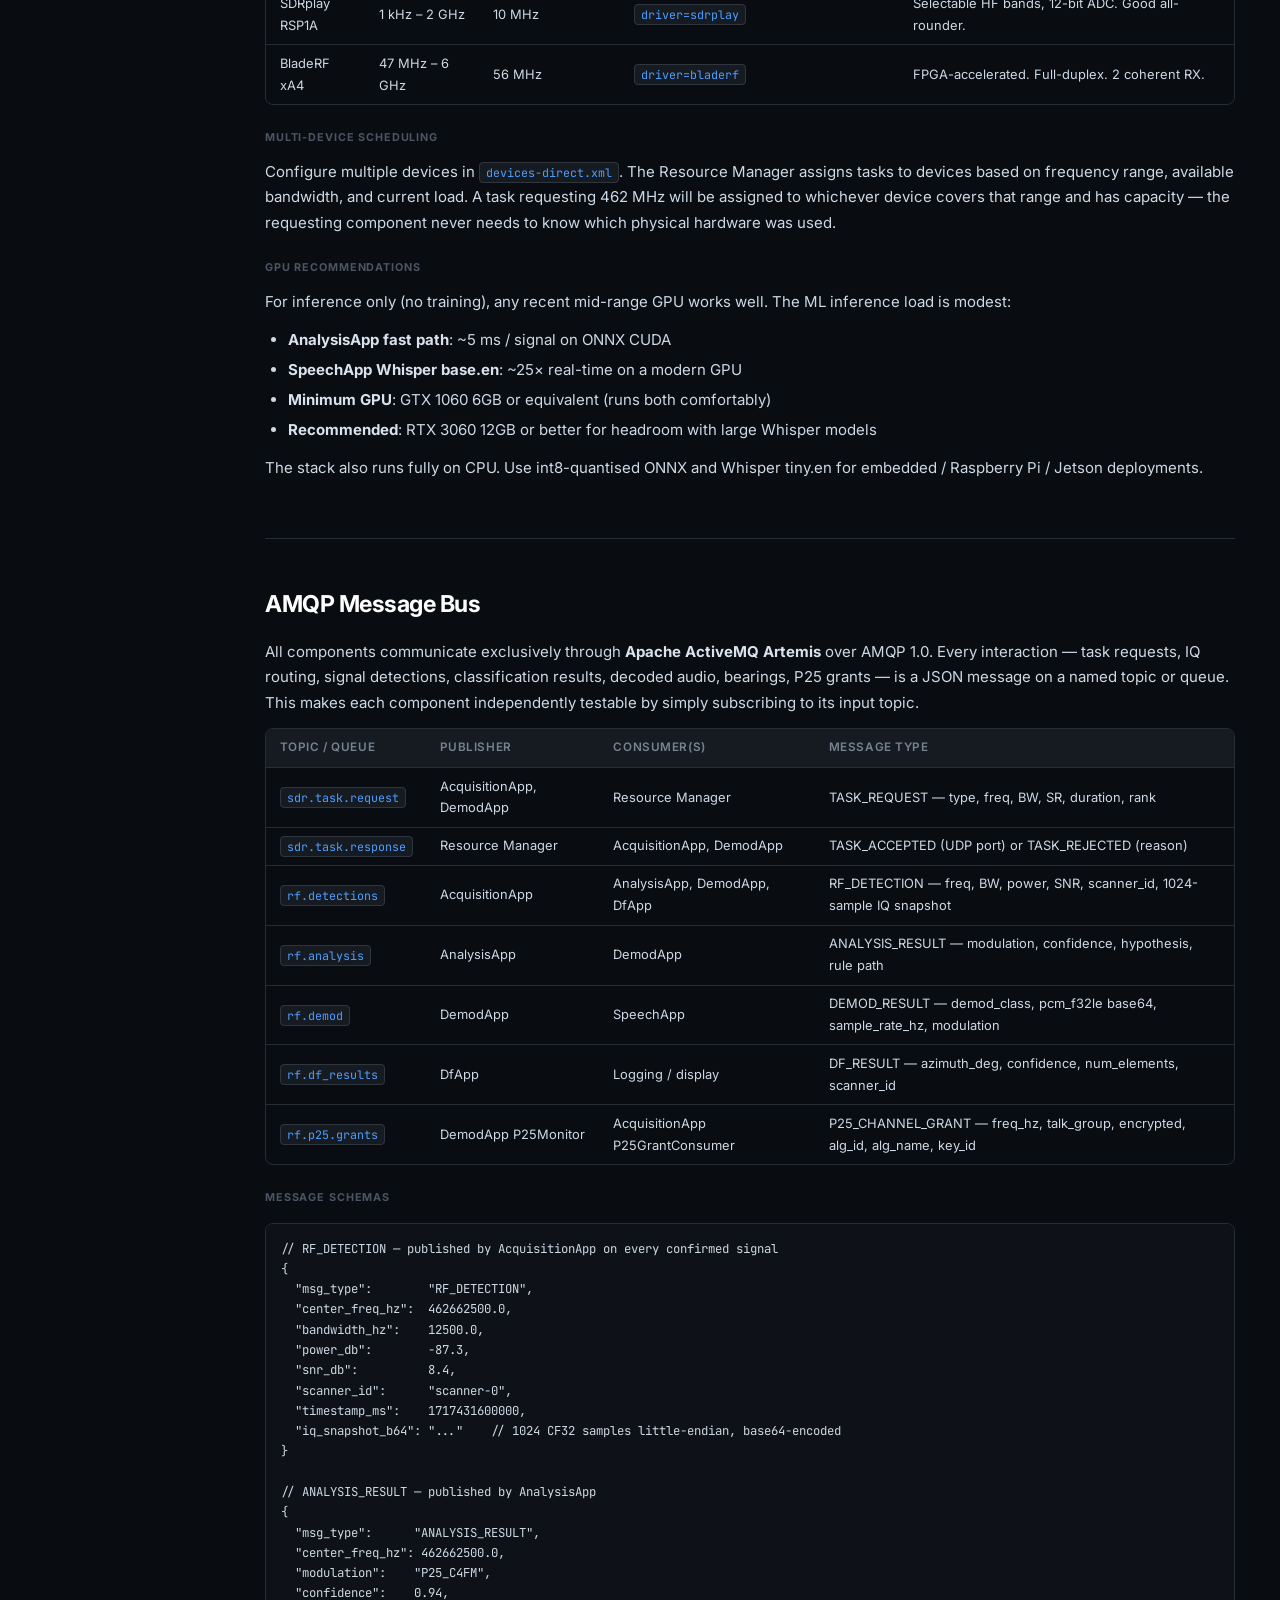
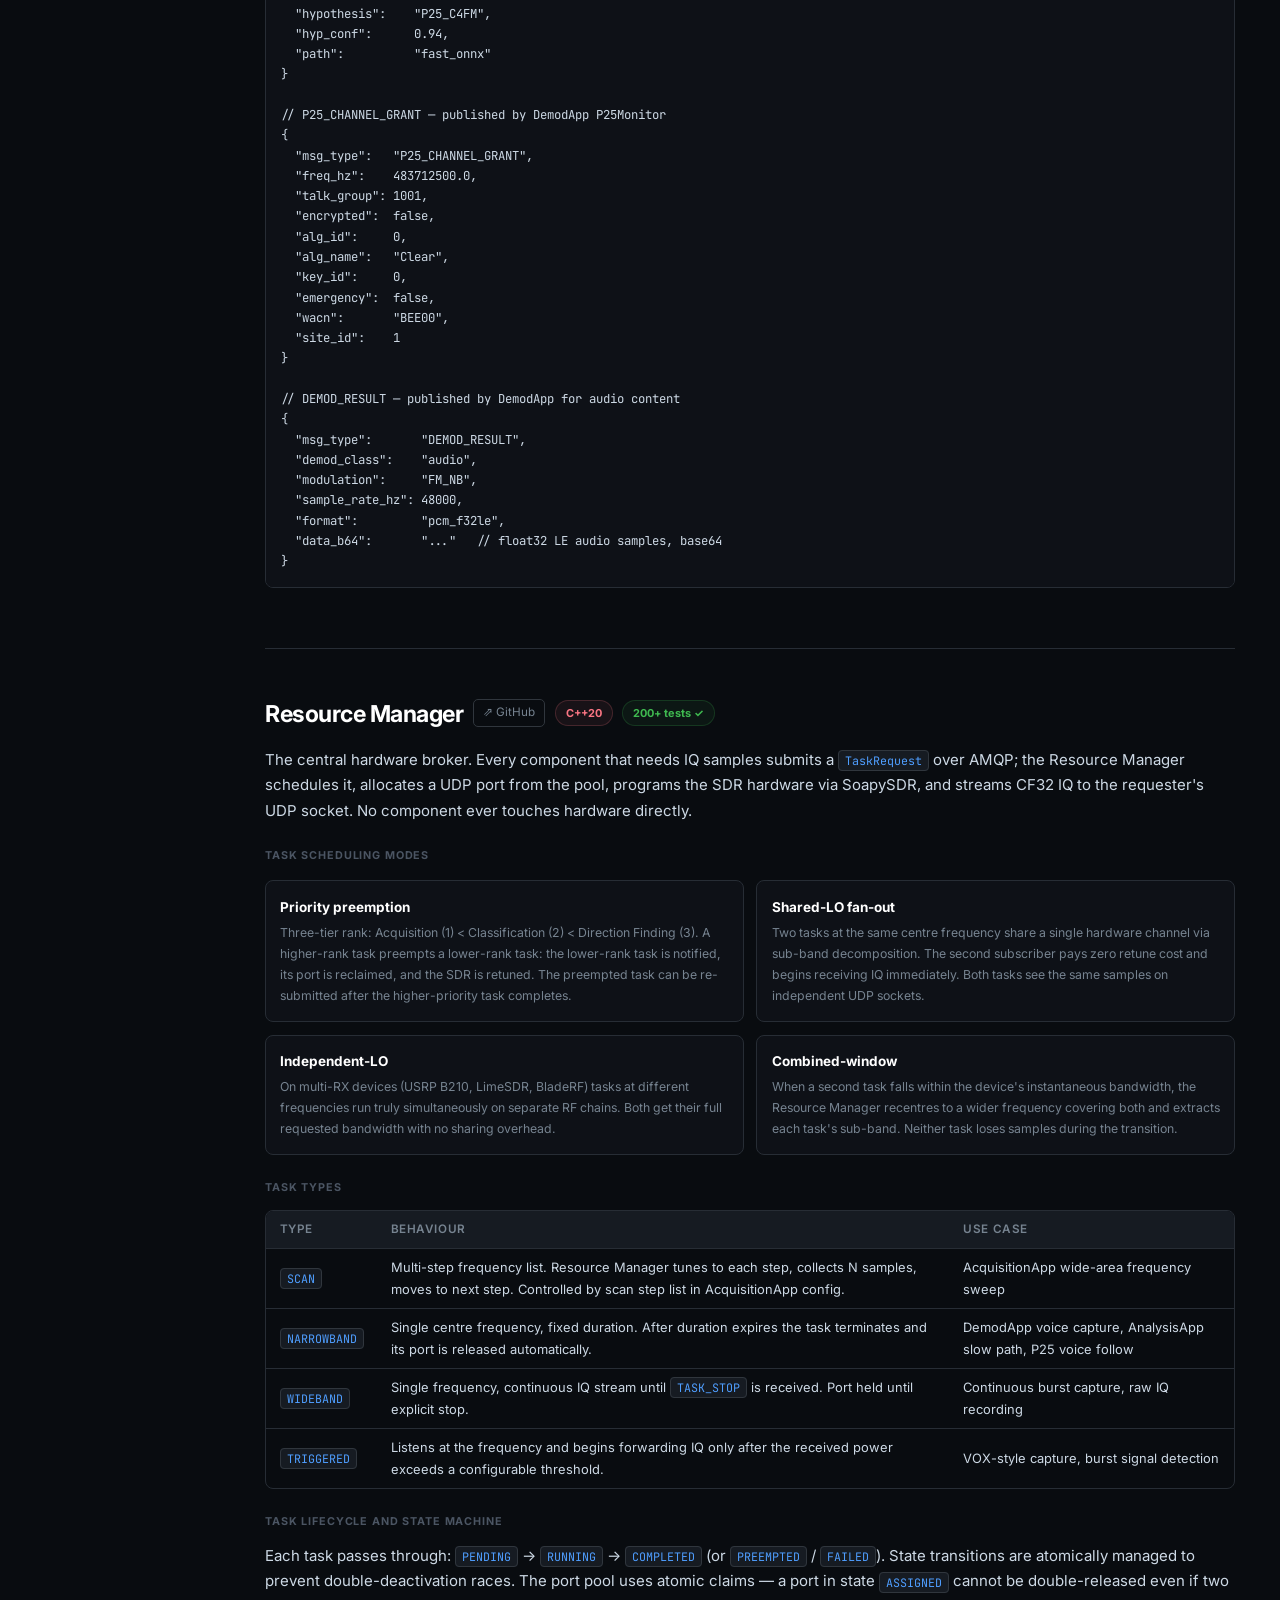
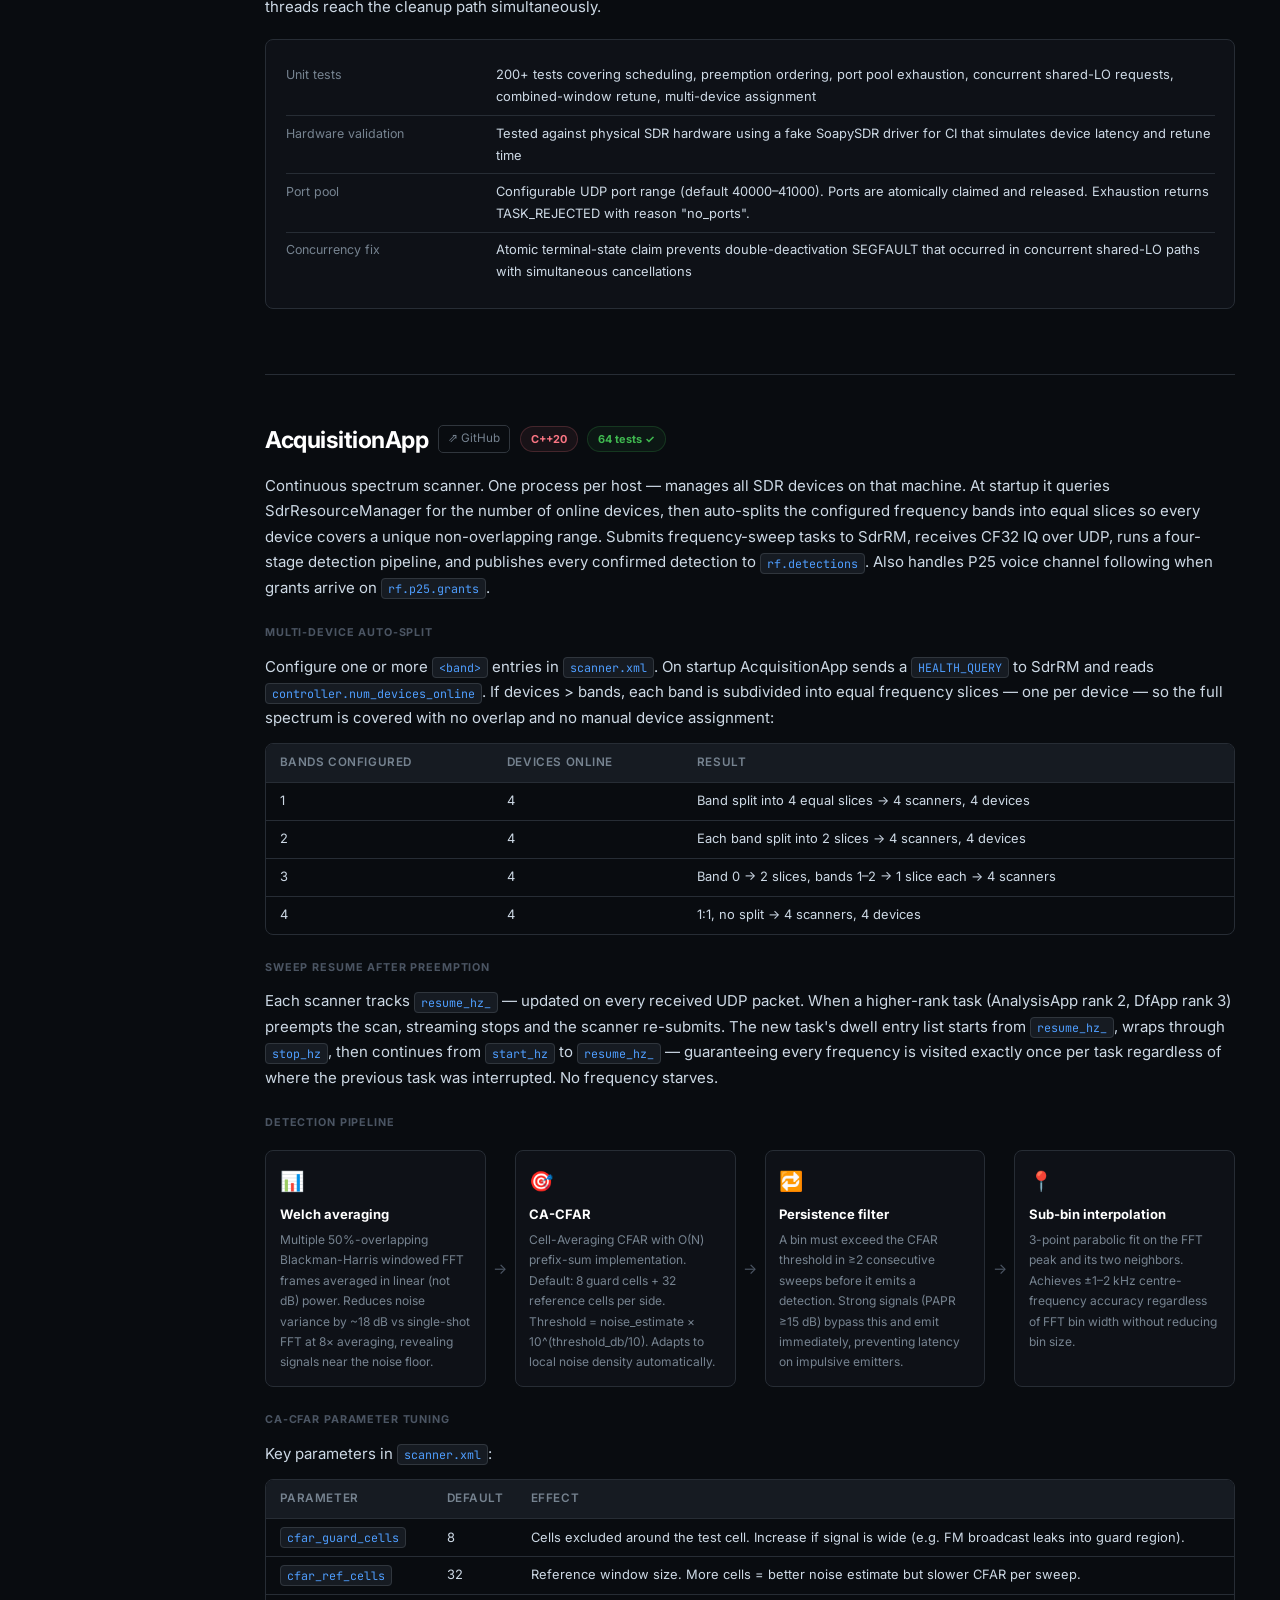
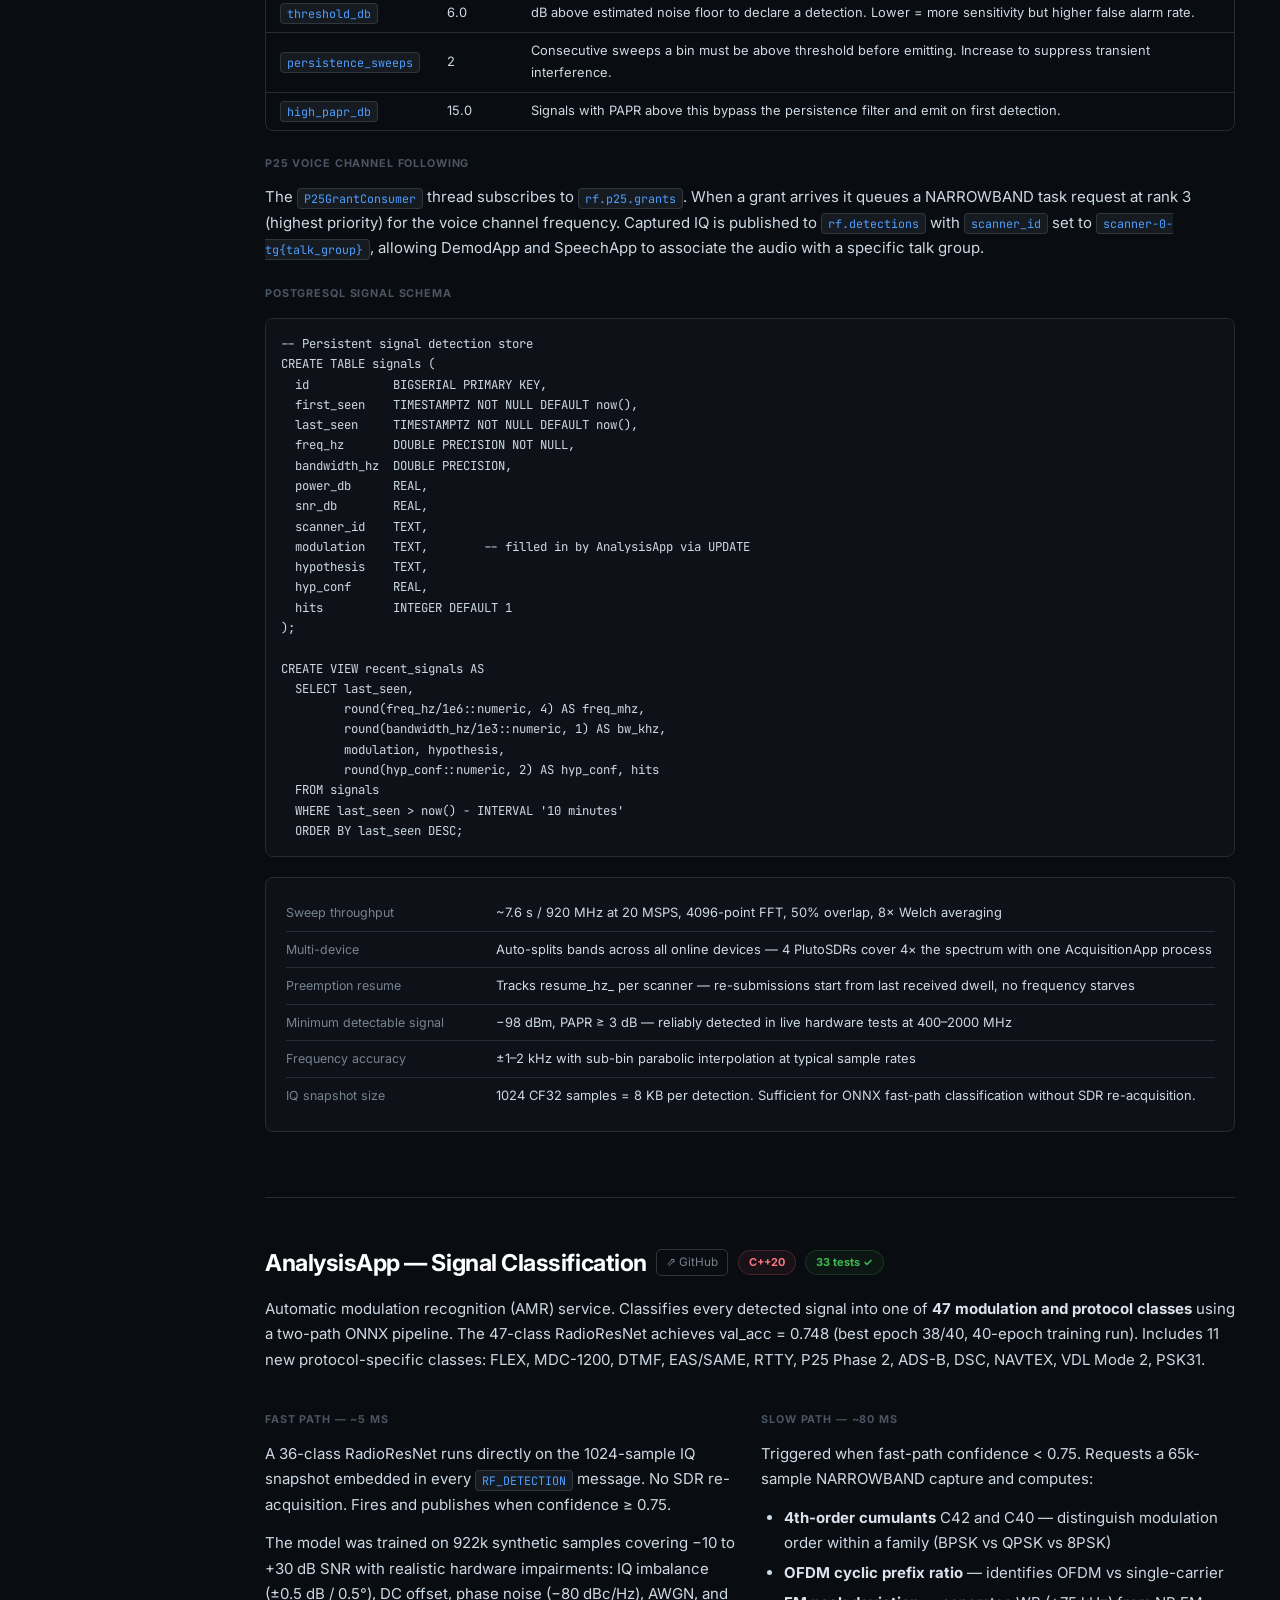
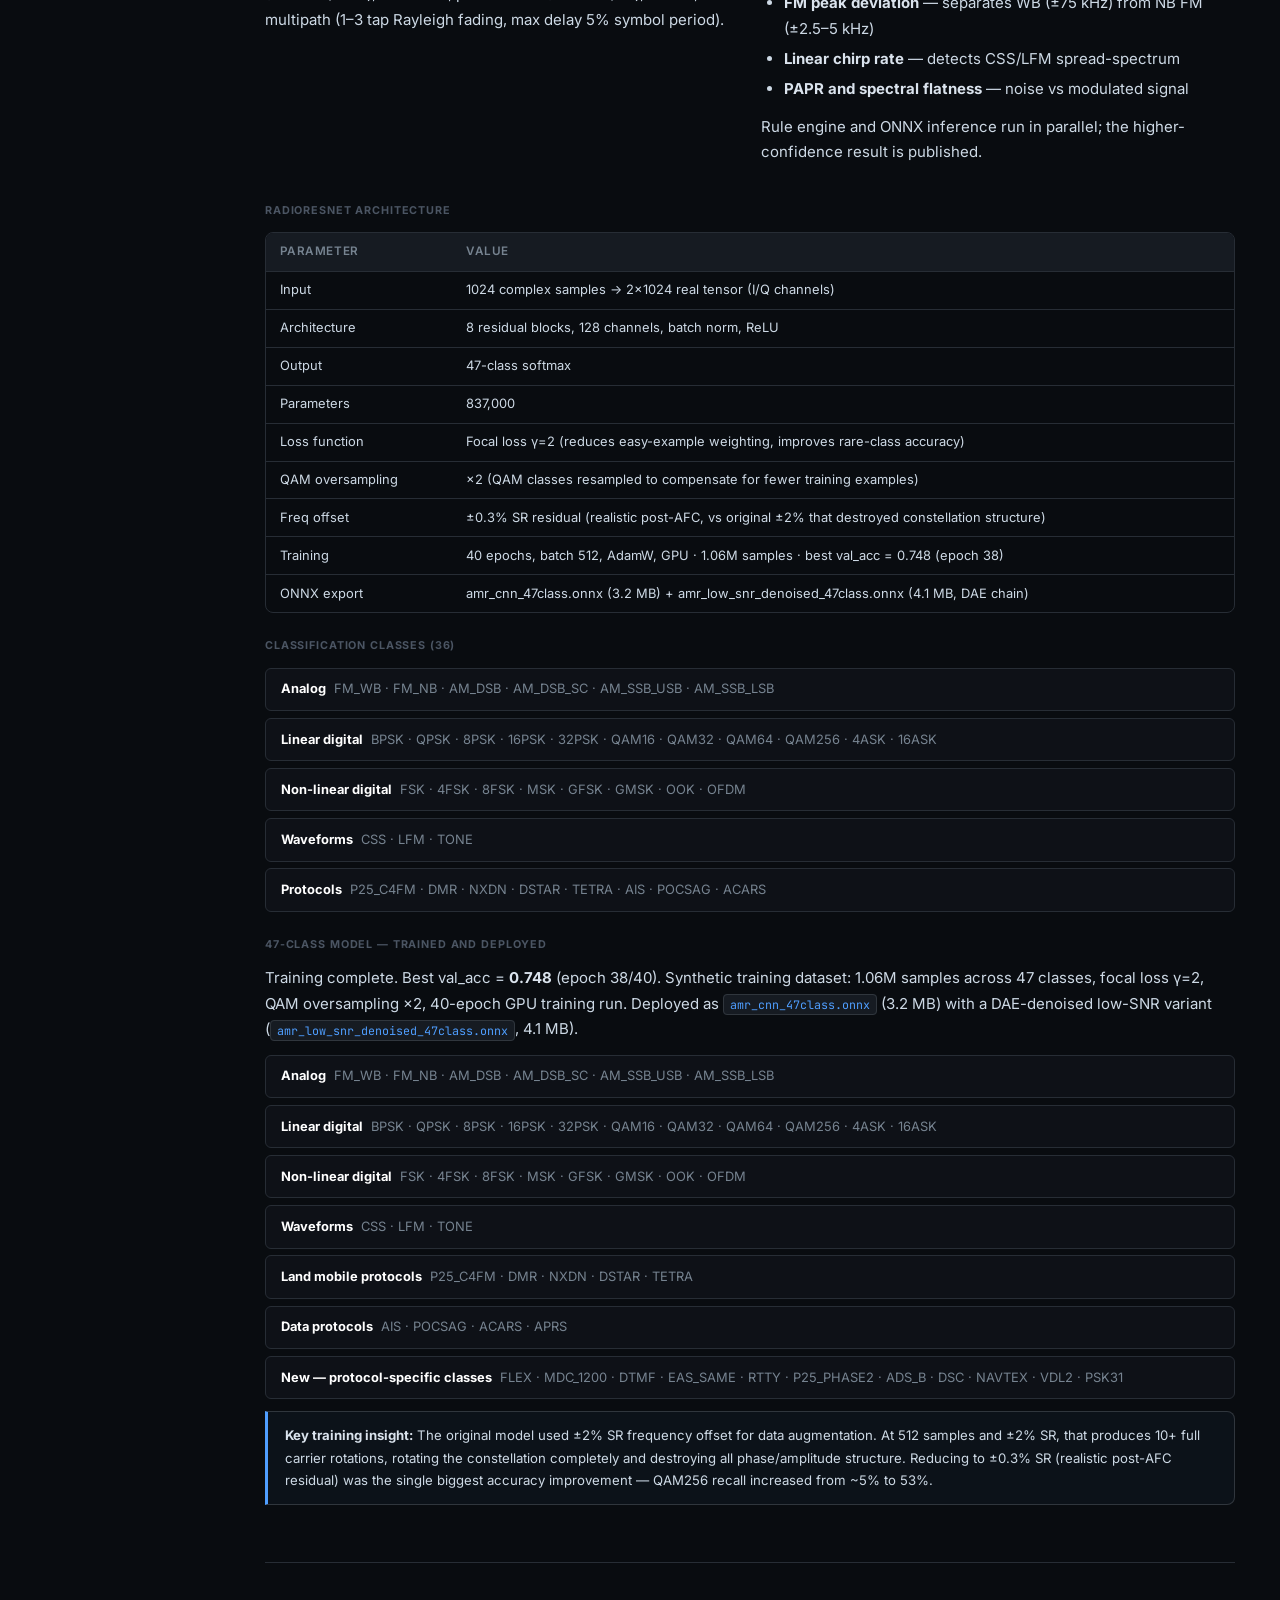
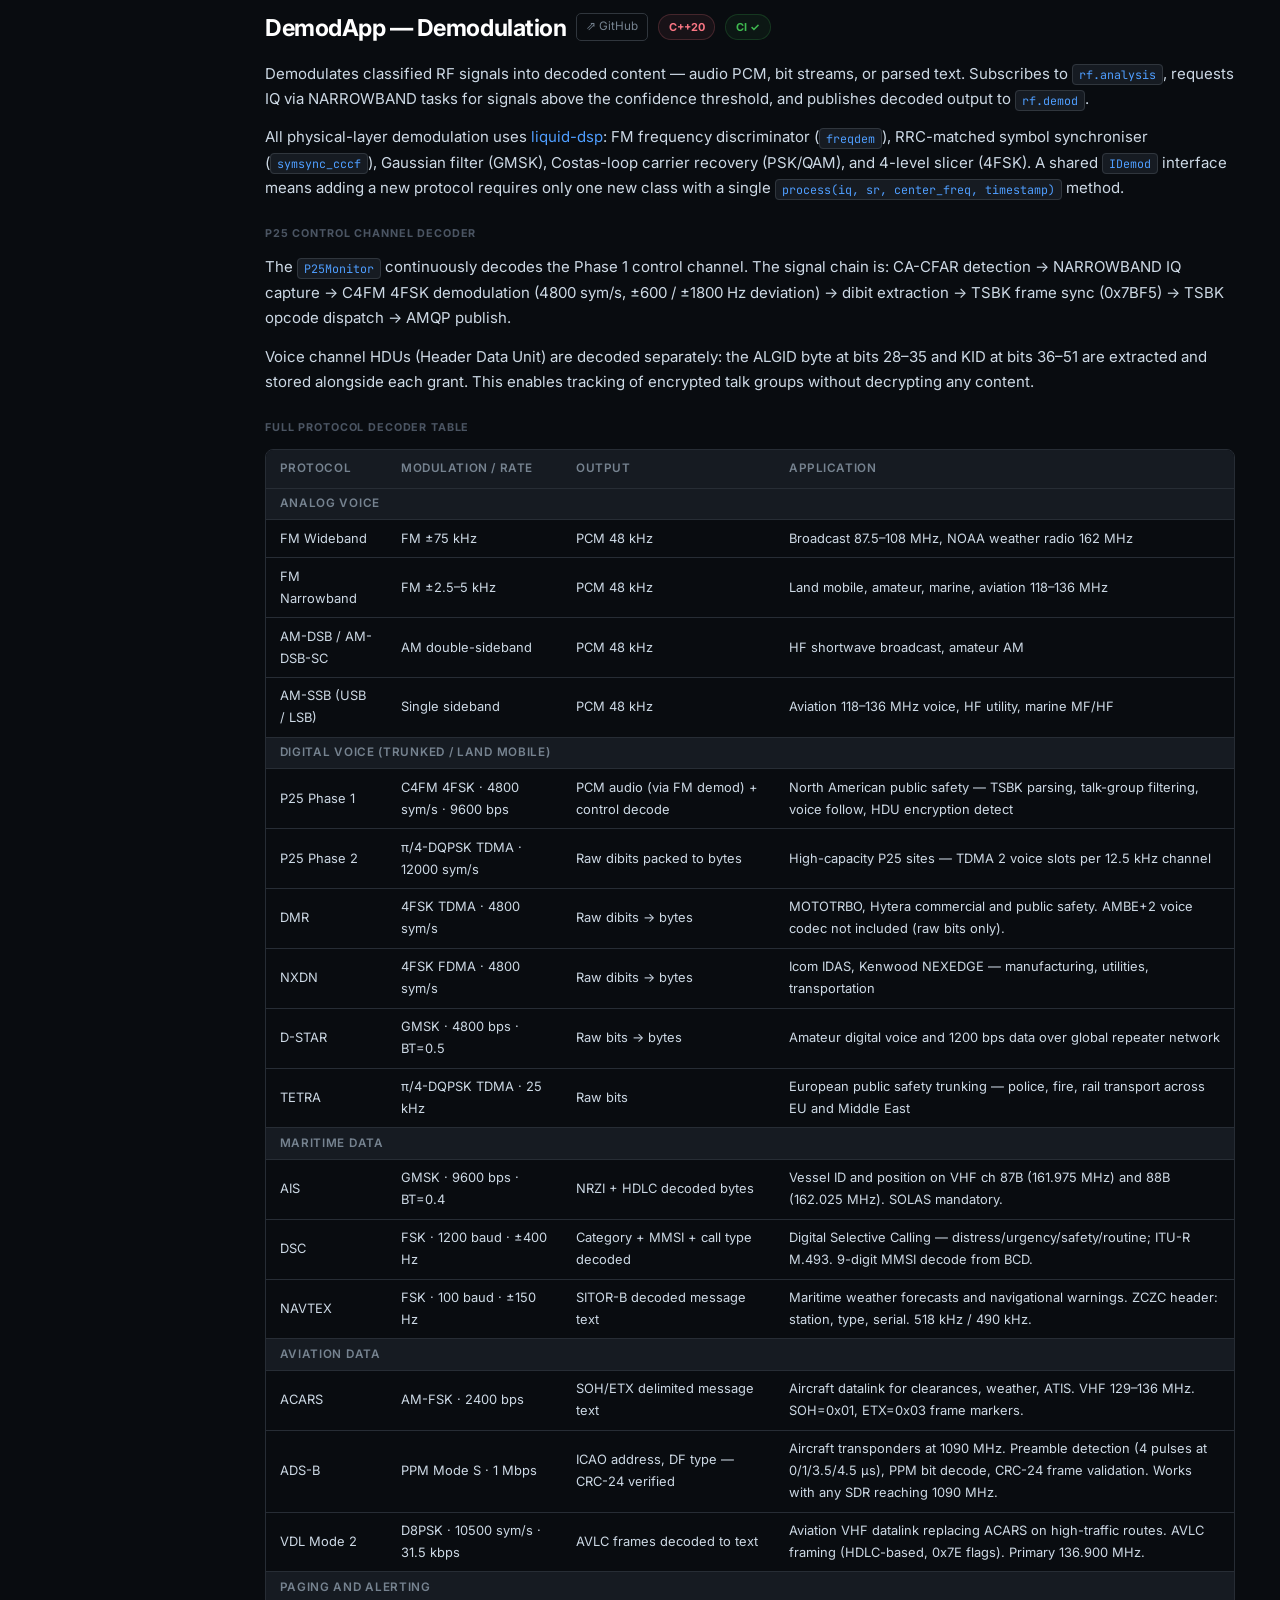
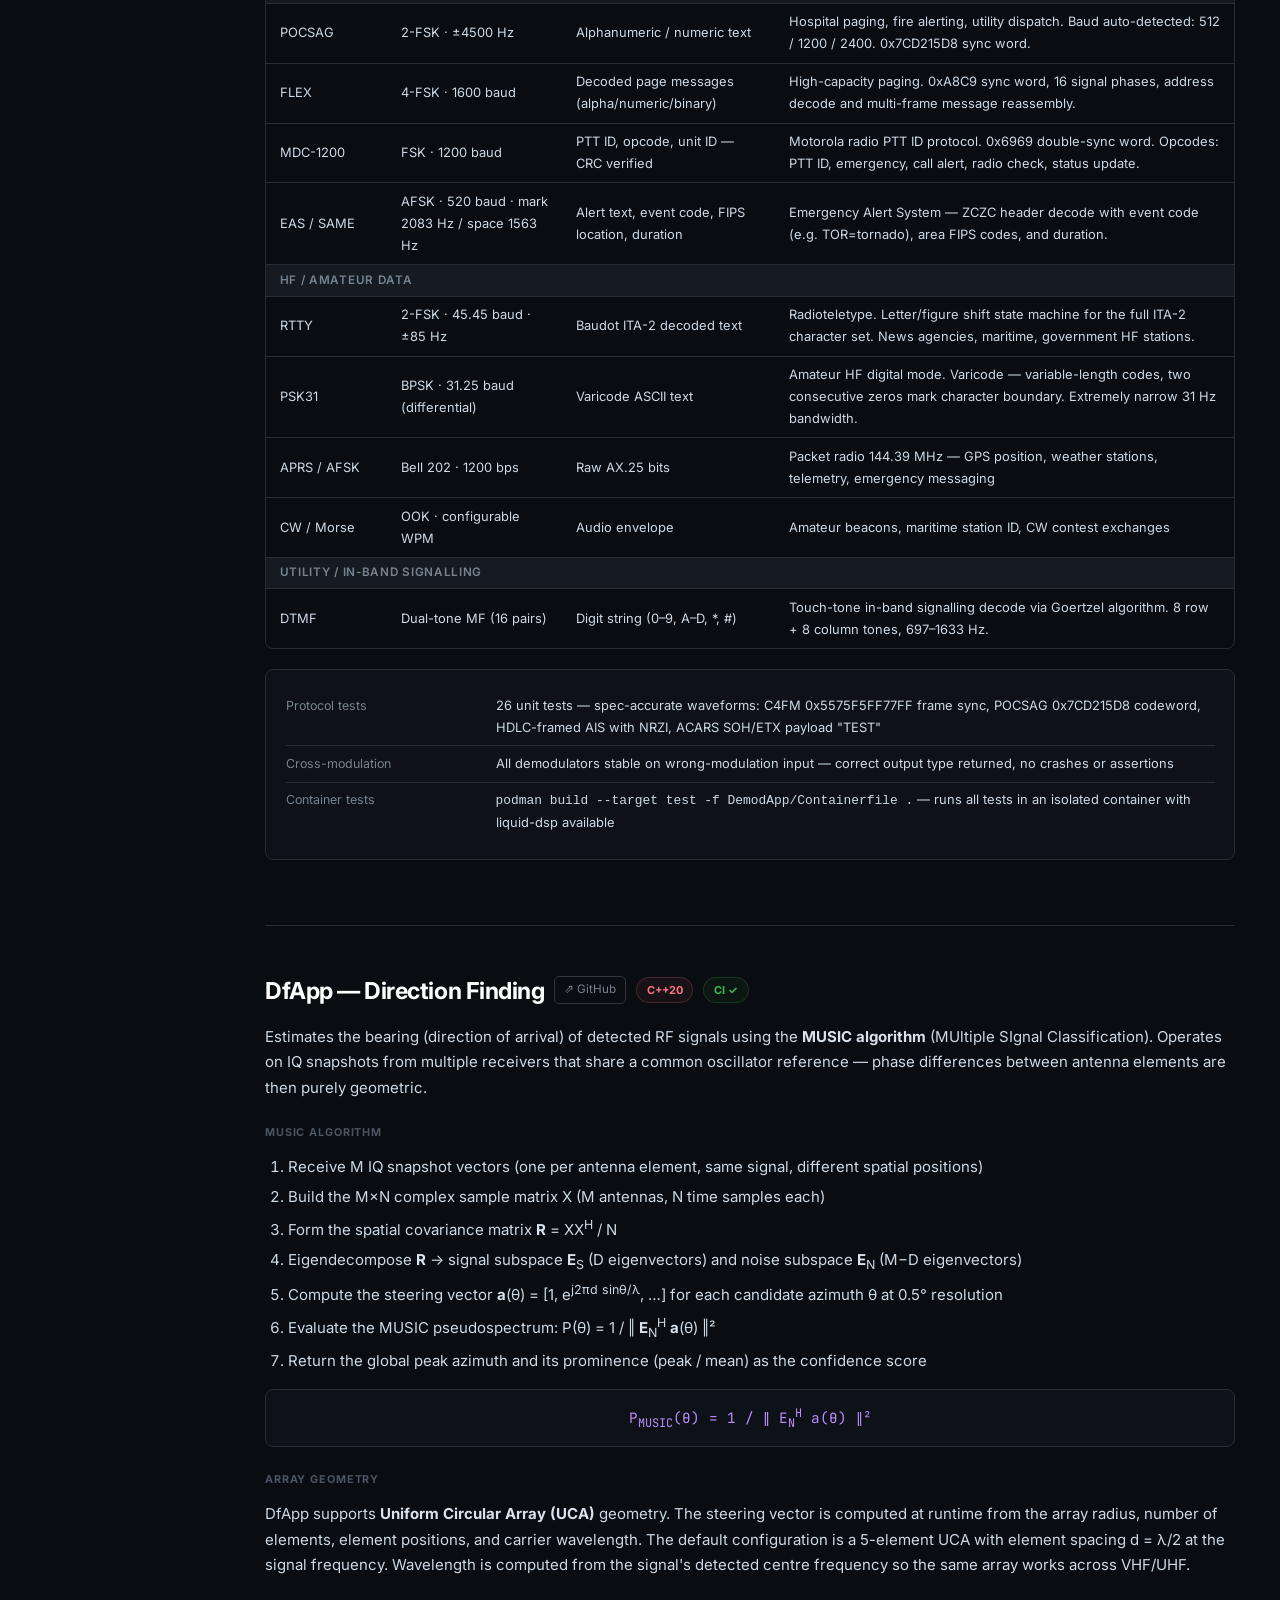
==== commit 27327bf7: "docs: replace quick-start with pre-built container commands Lead with podman run for openrfstack-nod" ====
--- a/index.html
+++ b/index.html
@@ -178,76 +178,63 @@
 <!-- ══════════════════════════════════════ QUICK START -->
 <section id="qs">
 <h2>Quick Start</h2>
-<div class="steps">
-  <div class="step">
-    <div class="sn">1</div>
-    <div class="sb">
-      <h3>Clone SdrScripts</h3>
-      <pre><code class="language-bash">git clone https://github.com/OpenRFStack/SdrScripts
-cd SdrScripts</code></pre>
+<p>Pre-built images are published to <code>ghcr.io/openrfstack</code>. No source checkout or compilation required — the entrypoint downloads SDR binaries from GitHub Releases on first boot.</p>
+
+<div style="display:grid;grid-template-columns:repeat(auto-fill,minmax(340px,1fr));gap:1rem;margin:1.2rem 0 1rem">
+
+  <div style="background:var(--bg2);border:1px solid var(--bd);border-radius:var(--r);overflow:hidden">
+    <div style="padding:.5rem 1rem;background:var(--bg3);border-bottom:1px solid var(--bd);font-size:.78rem;font-weight:600;color:#fff;display:flex;align-items:center;gap:.5rem">
+      <span style="color:var(--blue)">📡</span> sdr-node
+      <span style="margin-left:auto;font-weight:400;color:var(--muted);font-family:'JetBrains Mono',monospace;font-size:.7rem">Full stack — all services</span>
     </div>
+<pre style="margin:0;border:none;border-radius:0"><code><span style="color:var(--muted)"># Authenticate once (GitHub PAT with read:packages)</span>
+cat ~/.config/openrfstack/ghcr_token | \
+  sudo podman login ghcr.io -u USERNAME --password-stdin
+
+sudo podman run -d \
+  --name sdr-node --network host --privileged \
+  -v sdr-k3s:/var/lib/rancher/k3s \
+  -v /dev/bus/usb:/dev/bus/usb \
+  ghcr.io/openrfstack/openrfstack-node:latest</code></pre>
   </div>
-  <div class="step">
-    <div class="sn">2</div>
-    <div class="sb">
-      <h3>Configure your SDR device</h3>
-      <p>Edit <code>hw-test/devices-direct.xml</code> with your SoapySDR driver string. The <code>caps</code> block tells the scheduler what the device can do — if a task requests a frequency outside this range the Resource Manager will reject it before even touching the hardware.</p>
-      <pre><code class="language-xml">&lt;device&gt;
-  &lt;id&gt;sdr-0&lt;/id&gt;
-  &lt;driver&gt;rtlsdr&lt;/driver&gt;        &lt;!-- hackrf / lime / uhd / plutosdr / airspyhf / sdrplay --&gt;
-  &lt;caps&gt;
-    &lt;freq_min_hz&gt;500000&lt;/freq_min_hz&gt;
-    &lt;freq_max_hz&gt;1700000000&lt;/freq_max_hz&gt;
-    &lt;sample_rate_max_sps&gt;3200000&lt;/sample_rate_max_sps&gt;
-    &lt;num_rx&gt;1&lt;/num_rx&gt;
-  &lt;/caps&gt;
-&lt;/device&gt;</code></pre>
-      <p>For a multi-device setup add additional <code>&lt;device&gt;</code> blocks. The Resource Manager will schedule across all of them and handle independent-LO or shared-LO allocation automatically.</p>
+
+  <div style="background:var(--bg2);border:1px solid var(--bd);border-radius:var(--r);overflow:hidden">
+    <div style="padding:.5rem 1rem;background:var(--bg3);border-bottom:1px solid var(--bd);font-size:.78rem;font-weight:600;color:#fff;display:flex;align-items:center;gap:.5rem">
+      <span style="color:var(--teal)">🛰</span> sdr-mobile
+      <span style="margin-left:auto;font-weight:400;color:var(--muted);font-family:'JetBrains Mono',monospace;font-size:.7rem">Drone / embedded</span>
     </div>
+<pre style="margin:0;border:none;border-radius:0"><code>sudo podman run -d \
+  --name sdr-mobile --network host --privileged \
+  -v sdr-mobile-k3s:/var/lib/rancher/k3s \
+  -v /dev/bus/usb:/dev/bus/usb \
+  -v /dev/ttyACM0:/dev/ttyACM0 \
+  ghcr.io/openrfstack/openrfstack-mobile:latest
+<span style="color:var(--muted)"># k3s on port 6444 — coexists with sdr-node on same host</span></code></pre>
   </div>
-  <div class="step">
-    <div class="sn">3</div>
-    <div class="sb">
-      <h3>Start the stack</h3>
-      <pre><code class="language-bash"># Acquisition + broker only — lightest config
-./scan.sh --hw --no-analysis
-
-# With classification (36-class AMR)
-./scan.sh --hw
-
-# Add demodulation (all 25+ protocol decoders)
-./scan.sh --hw --demod
-
-# Full pipeline — classify, demodulate, direction-find
-./scan.sh --hw --demod --df</code></pre>
-      <p>scan.sh pulls container images, starts Artemis, starts all selected components in order, and purges stale AMQP task queues from any previous run. All containers are managed by Podman; no Docker daemon required.</p>
-    </div>
-  </div>
-  <div class="step">
-    <div class="sn">4</div>
-    <div class="sb">
-      <h3>Query live results</h3>
-      <pre><code class="language-sql">-- All signals seen in the last 10 minutes
+
+</div>
+
+<div style="background:var(--bg3);border:1px solid var(--bd2);border-left:3px solid var(--blue);border-radius:var(--r);padding:.75rem 1rem;font-size:.83rem;color:var(--muted);margin-bottom:1.5rem">
+  PlutoSDR: leave <code>&lt;uri&gt;&lt;/uri&gt;</code> empty in devices.xml for USB auto-discovery. For Ethernet: <code>&lt;uri&gt;ip:192.168.2.1&lt;/uri&gt;</code>. Full options, GPS passthrough, and devices.xml reference: <a href="deploy.html">Deployment Guide</a>.
+</div>
+
+<h3 style="font-size:.85rem;font-weight:700;color:var(--muted);text-transform:uppercase;letter-spacing:.06em;margin-bottom:.75rem">Query live results</h3>
+<pre><code class="language-sql">-- All signals seen in the last 10 minutes
 SELECT last_seen, round(freq_mhz::numeric,4) AS freq_mhz,
        round(bw_khz::numeric,1) AS bw_khz, modulation,
        round(hyp_conf::numeric,2) AS conf, hits
-FROM recent_signals
-ORDER BY last_seen DESC;
+FROM recent_signals ORDER BY last_seen DESC;
 
 -- P25 channel activity with encryption info
 SELECT role, round(freq_mhz::numeric,4) AS freq_mhz,
-       talk_group, encrypted, alg_name, key_id, grant_count, last_seen
-FROM p25_site_channels
-ORDER BY role, freq_mhz;
+       talk_group, encrypted, alg_name, key_id, last_seen
+FROM p25_site_channels ORDER BY role, freq_mhz;
 
 -- Recent voice transcriptions
 SELECT ts_utc, round(freq_hz/1e6::numeric,4) AS freq_mhz,
        modulation, language, text
-FROM transcripts
-ORDER BY ts_ms DESC LIMIT 20;</code></pre>
-    </div>
-  </div>
-</div>
+FROM transcripts ORDER BY ts_ms DESC LIMIT 20;</code></pre>
+
 </section>
 
 <!-- ══════════════════════════════════════ HARDWARE -->
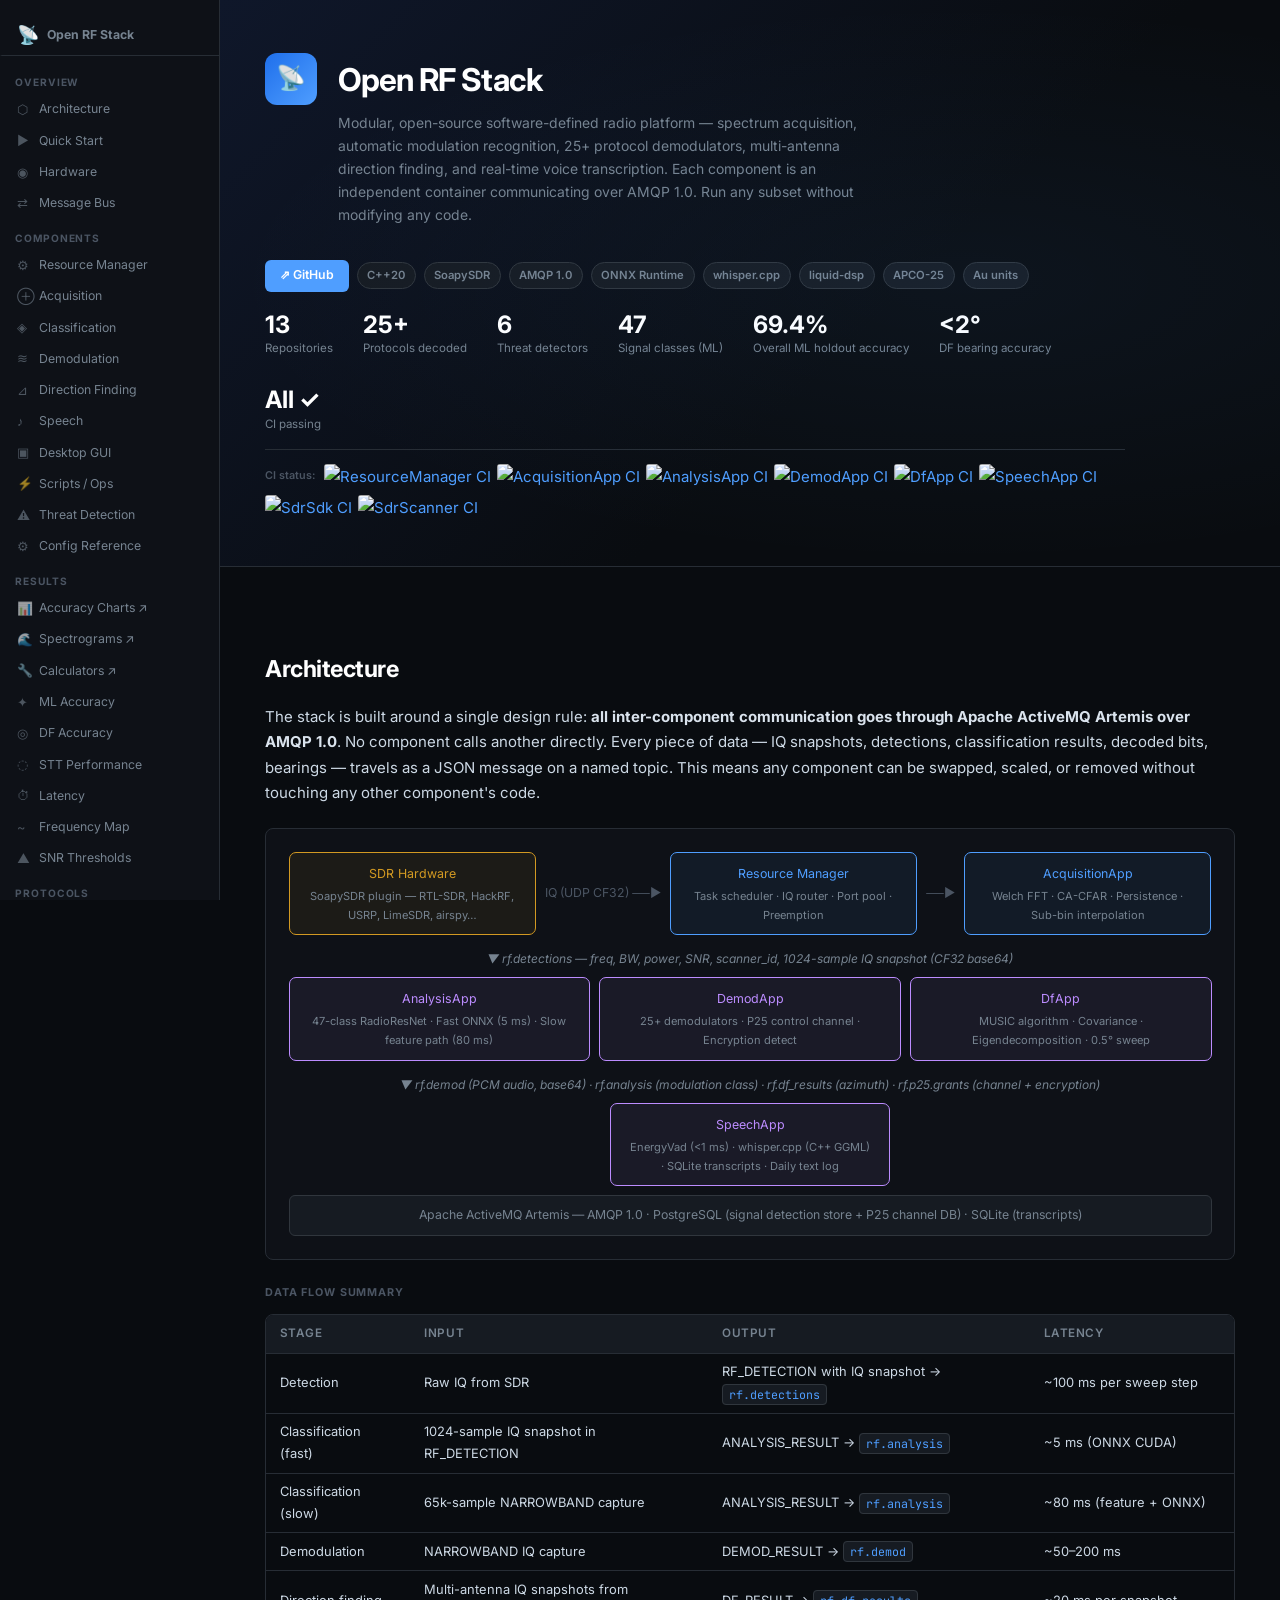
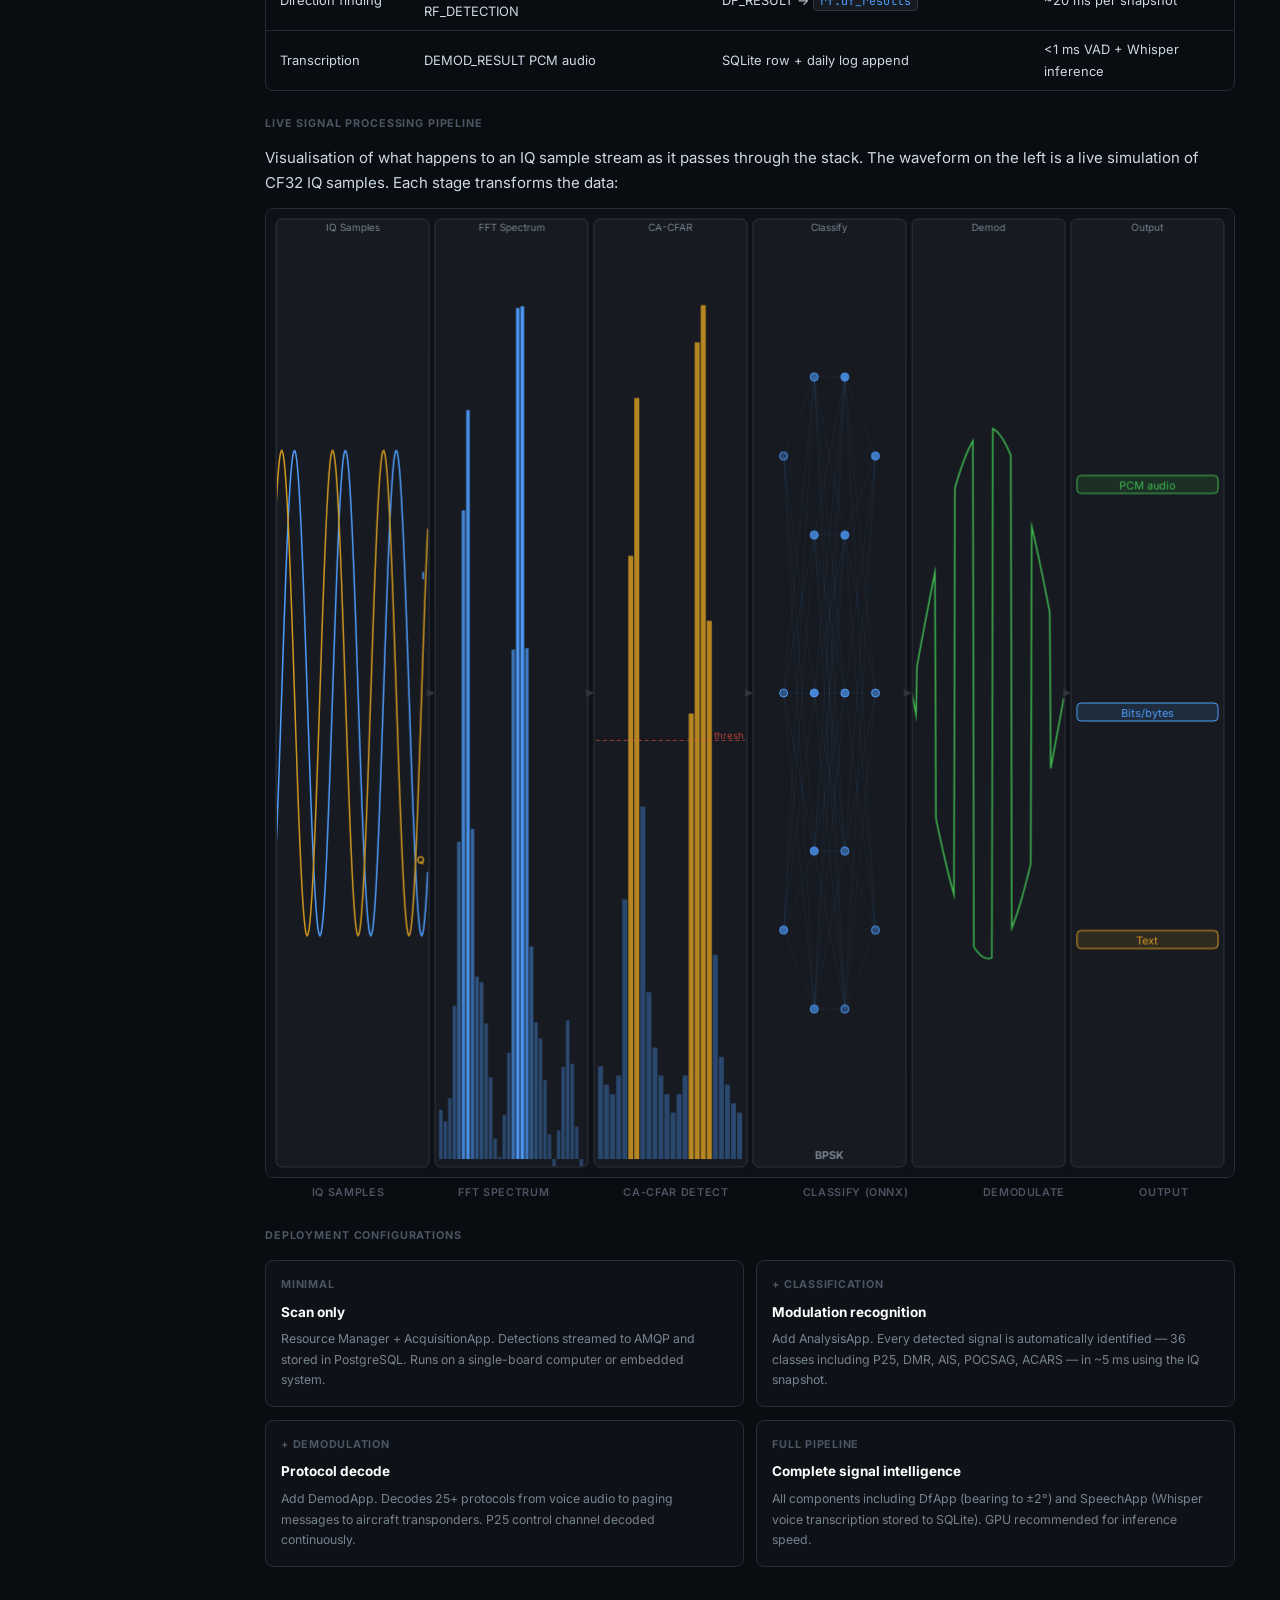
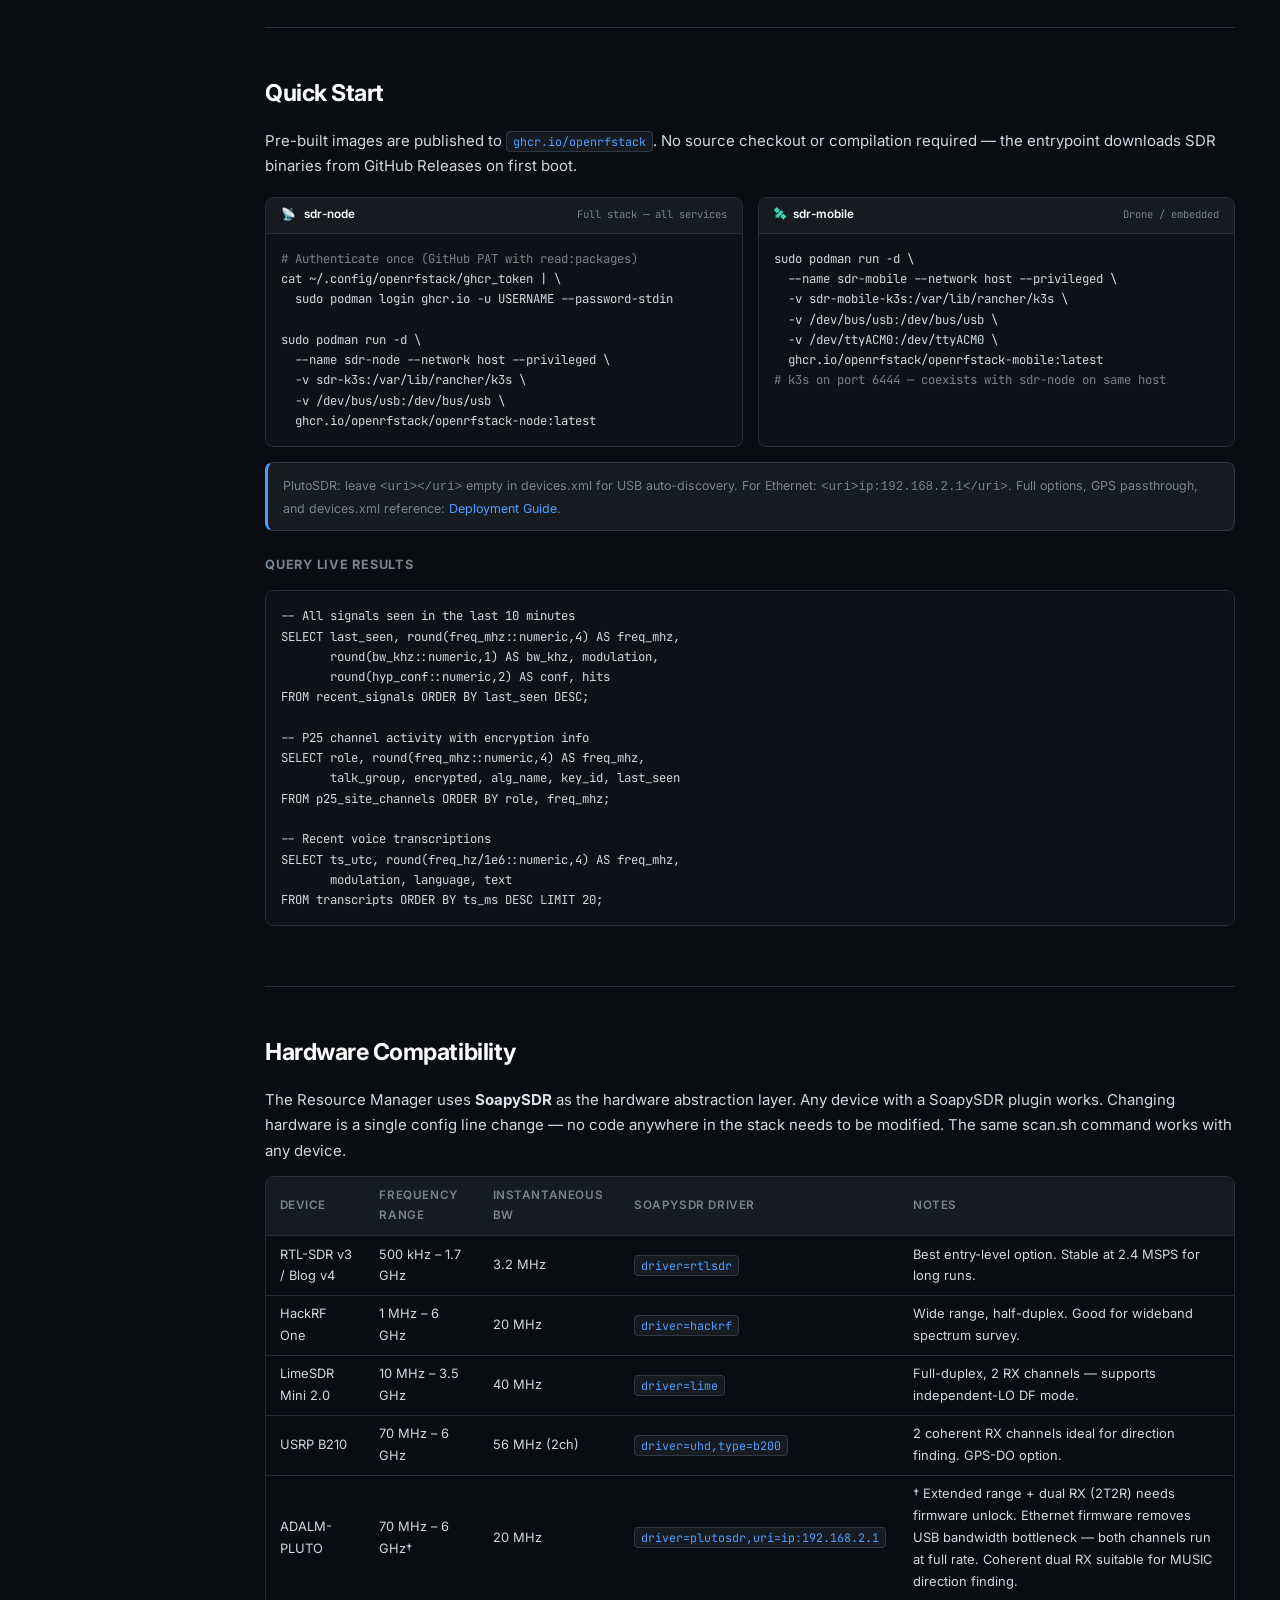
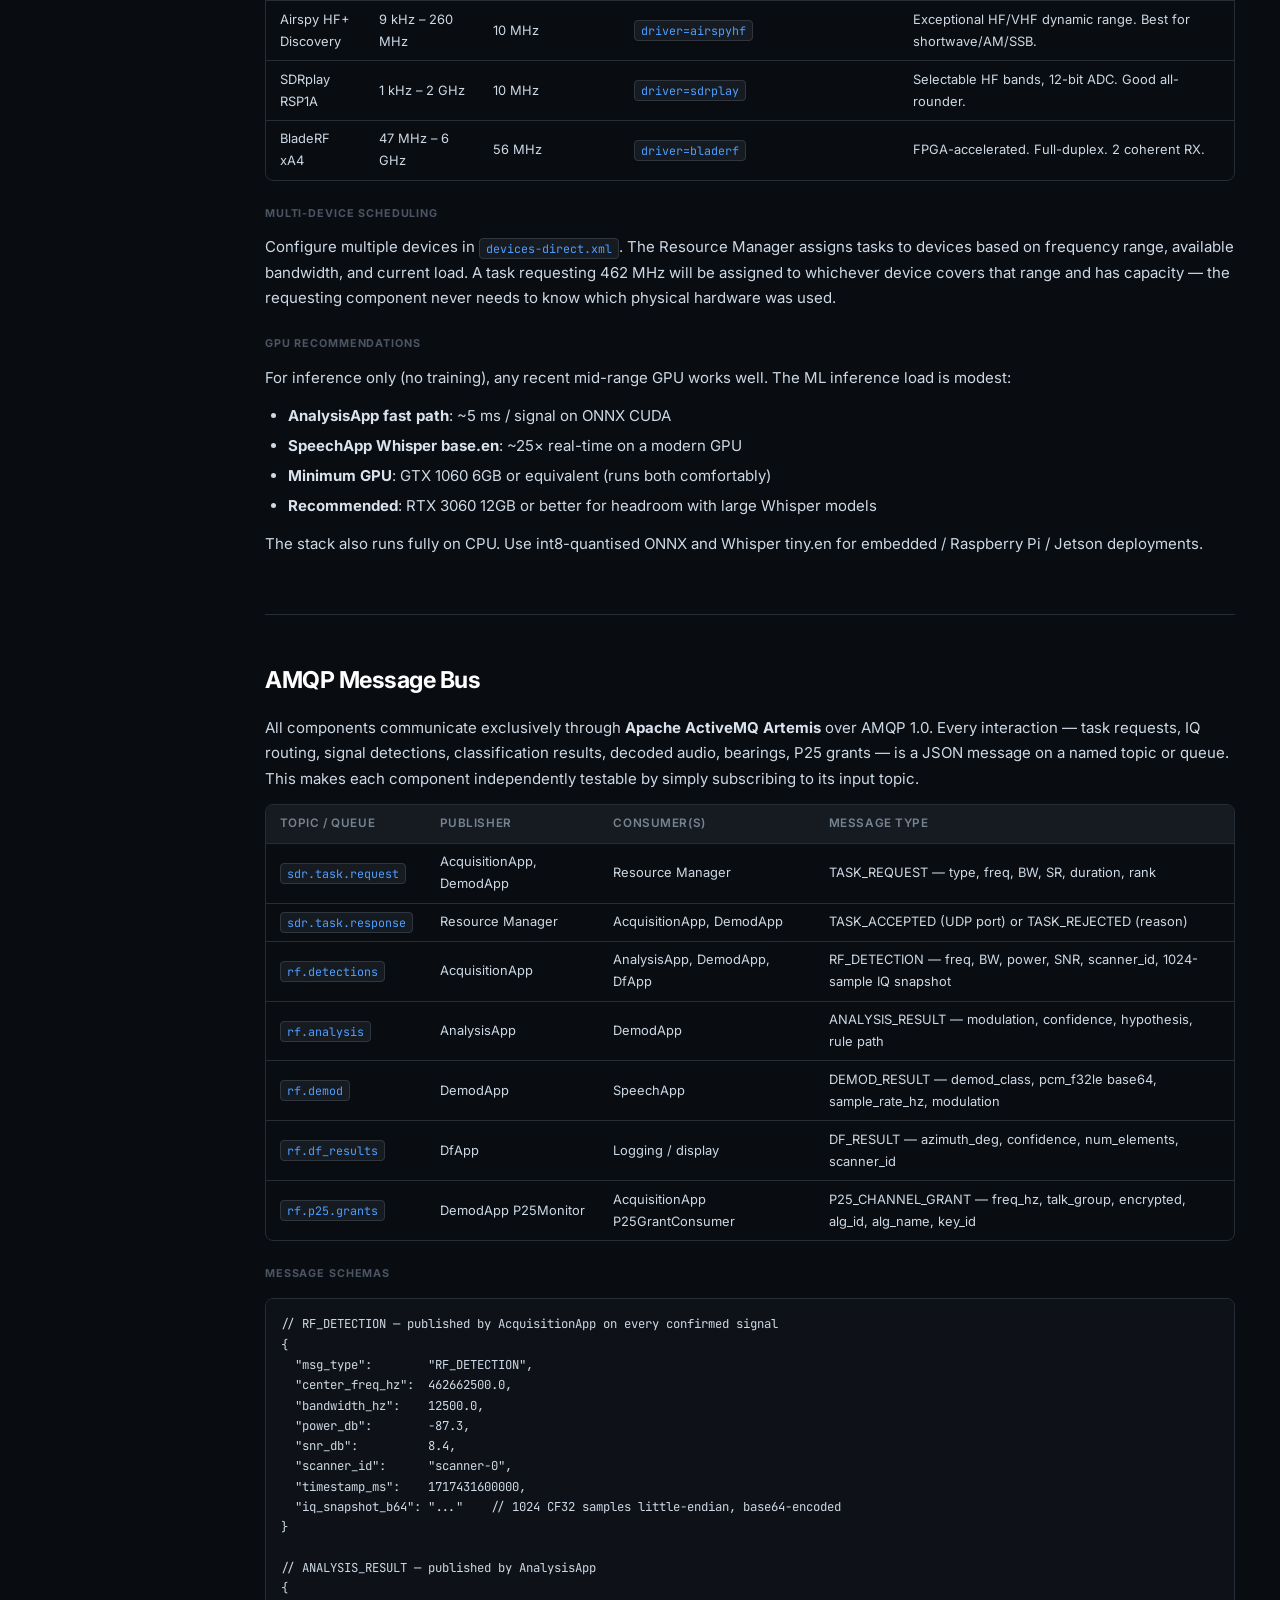
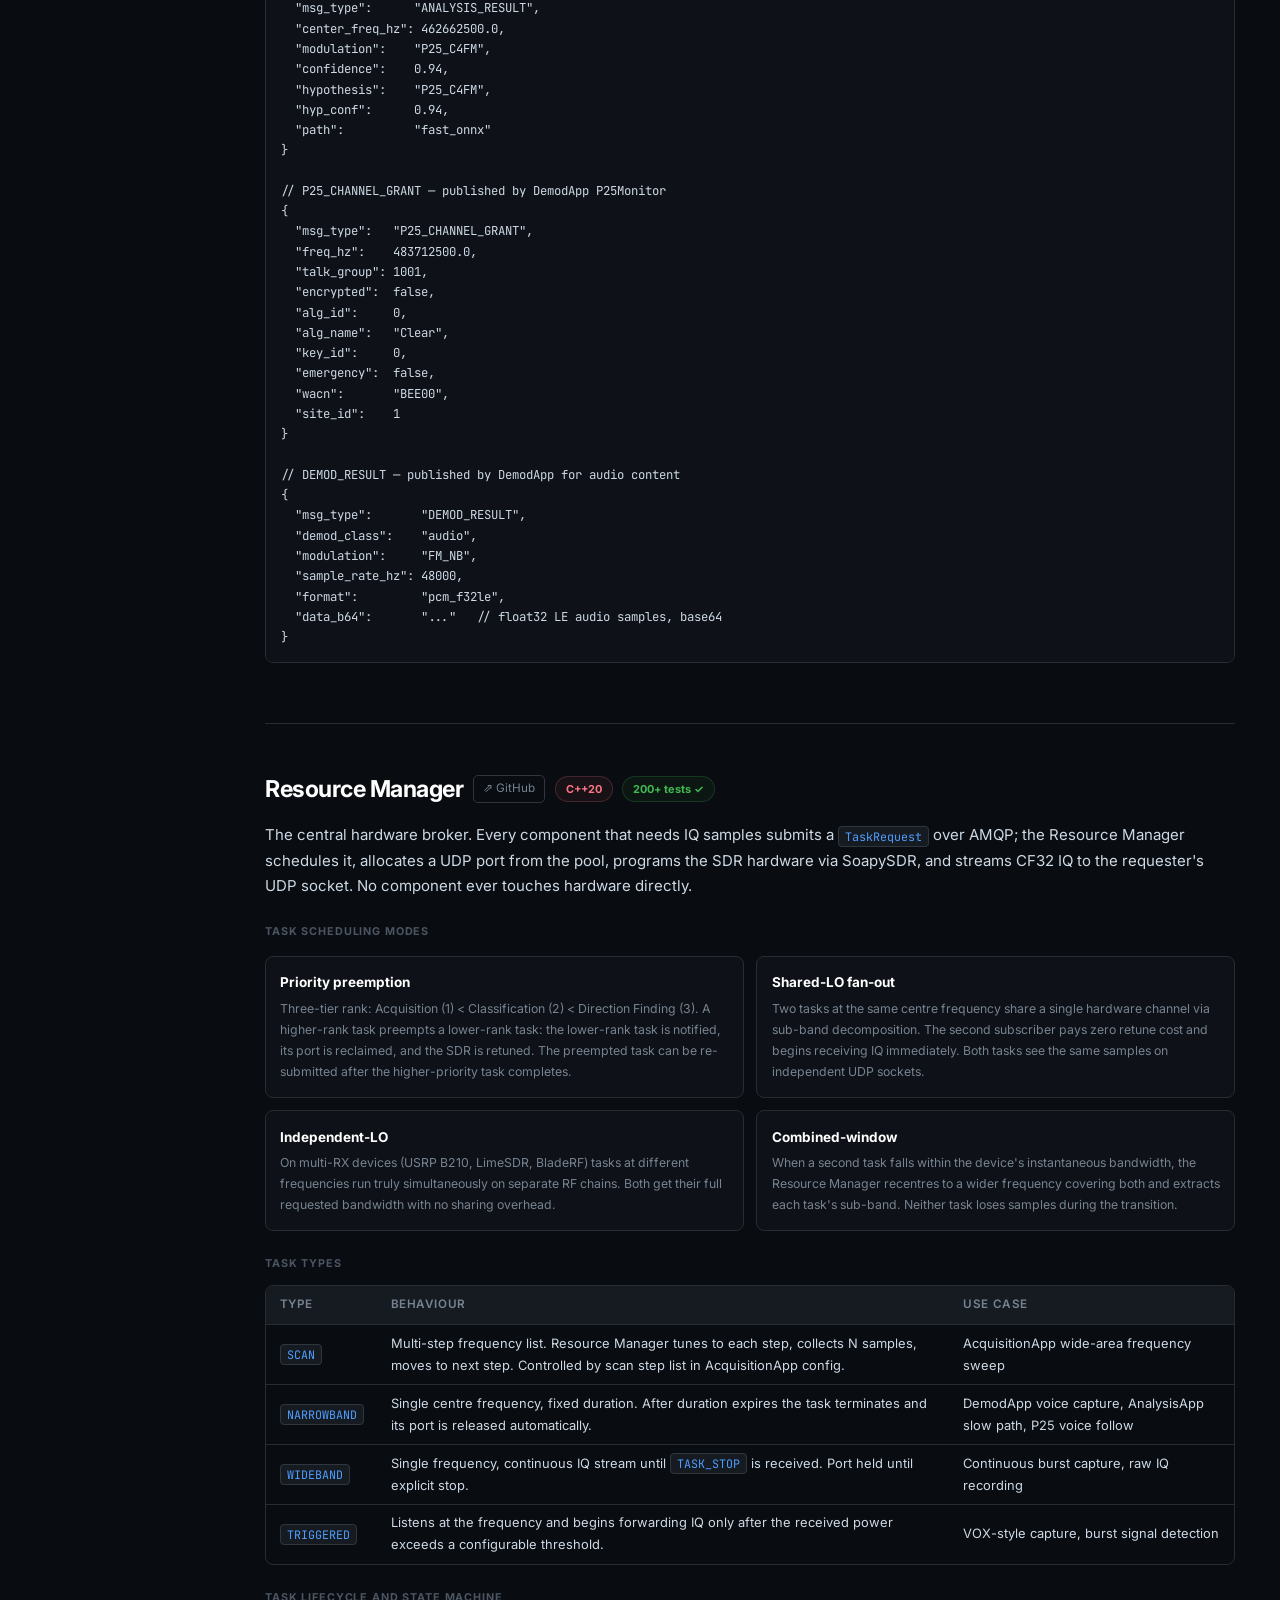
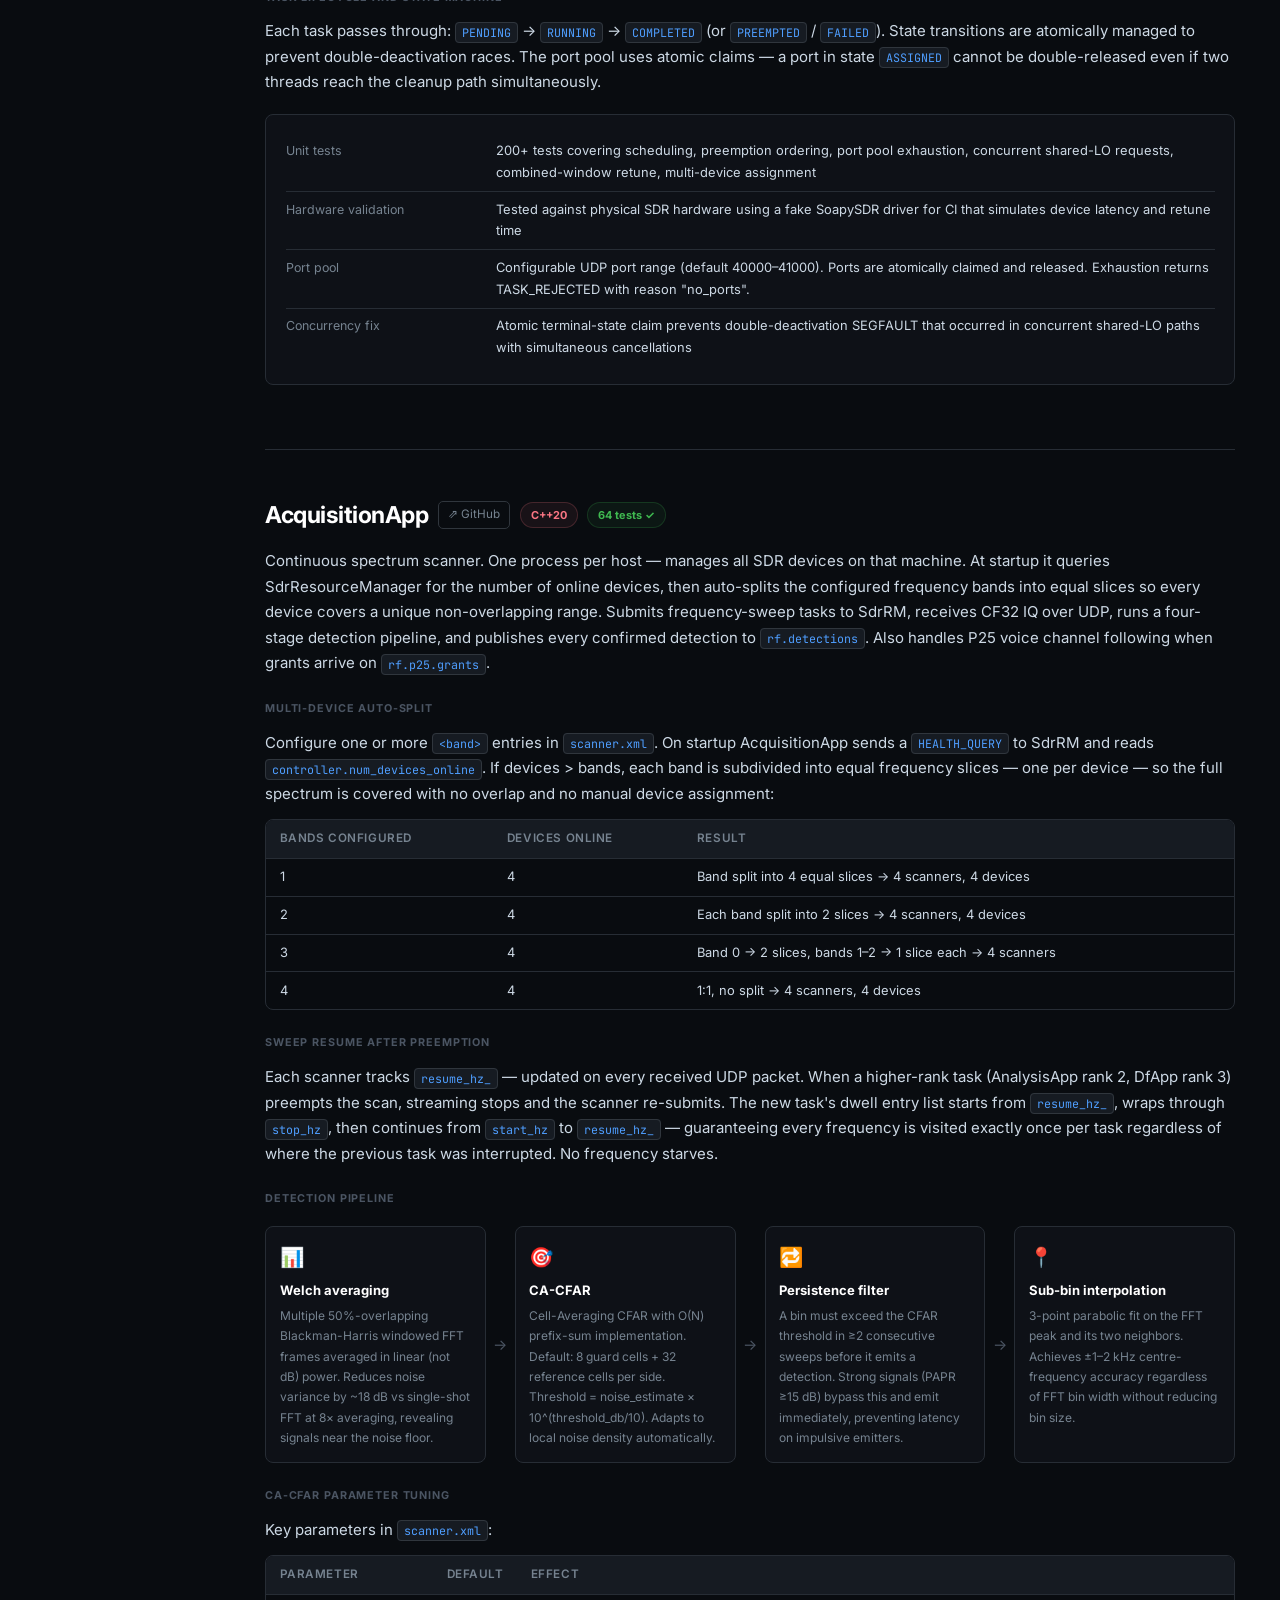
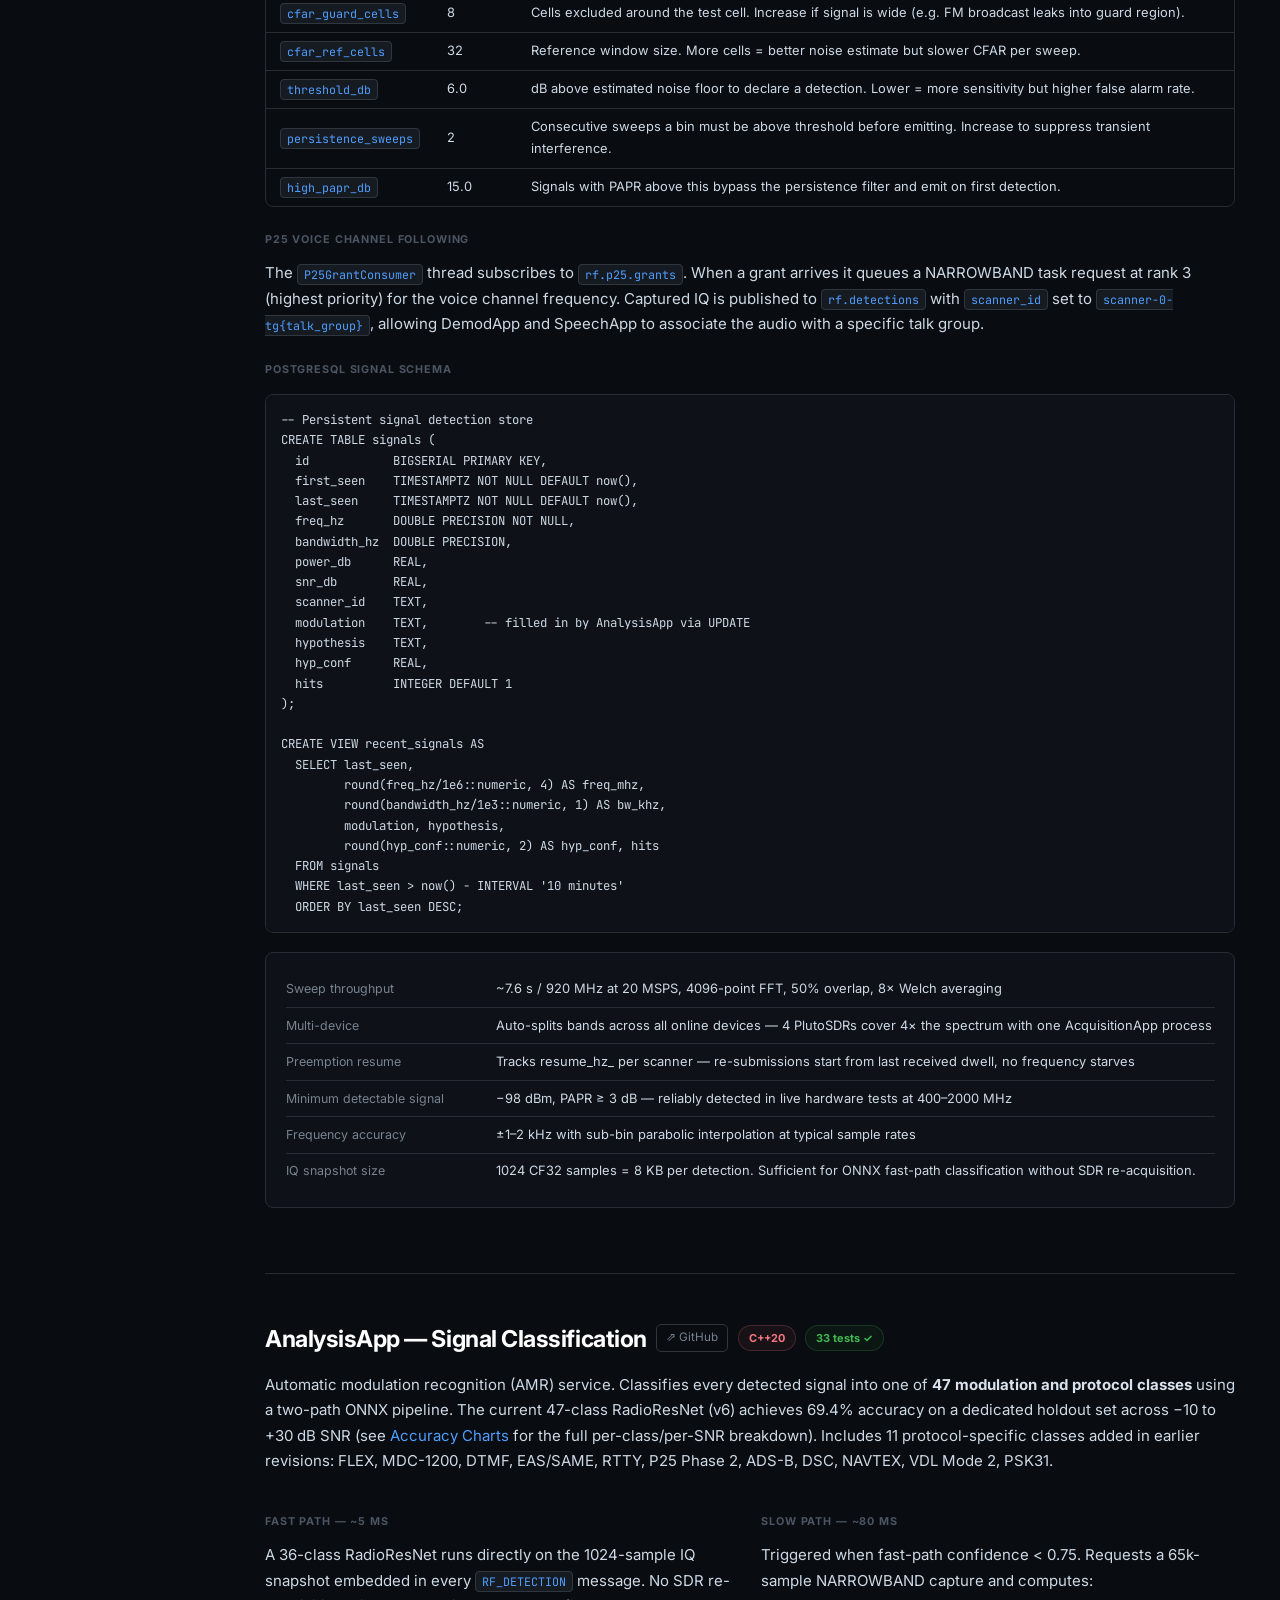
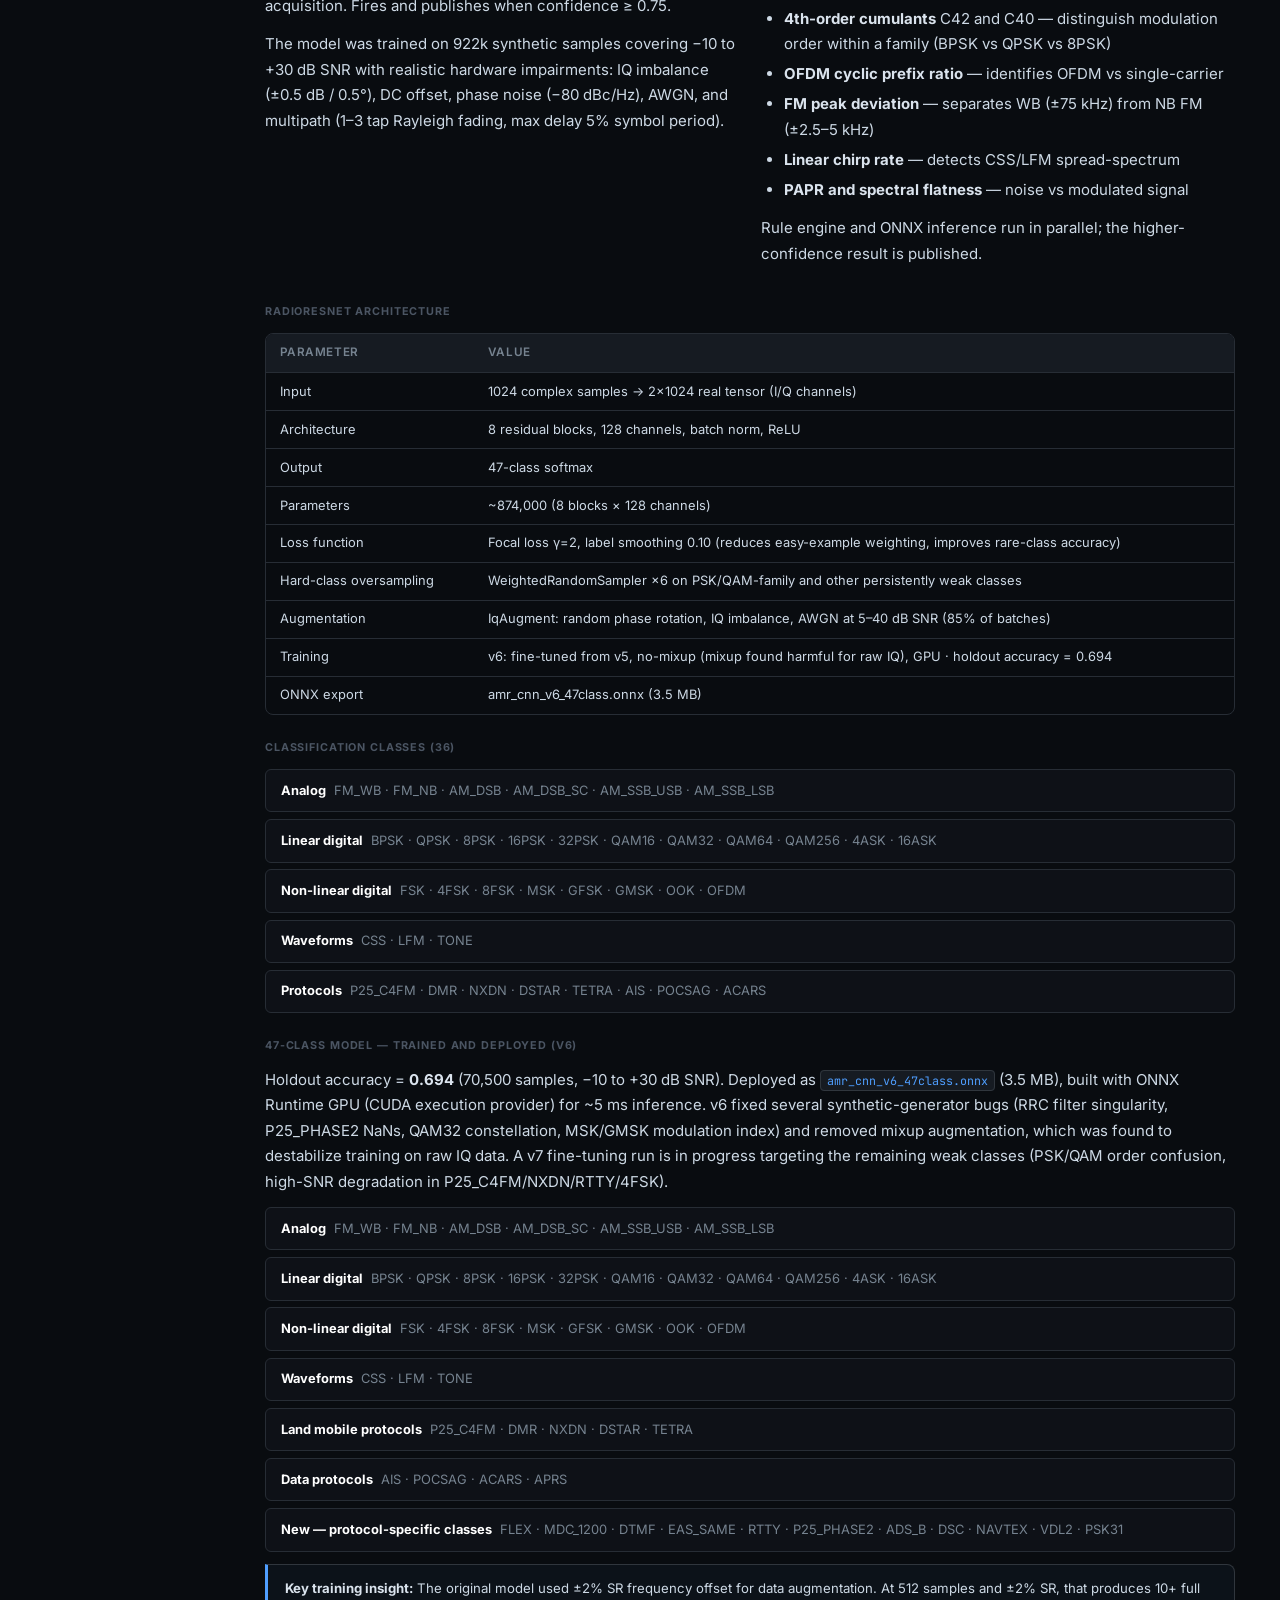
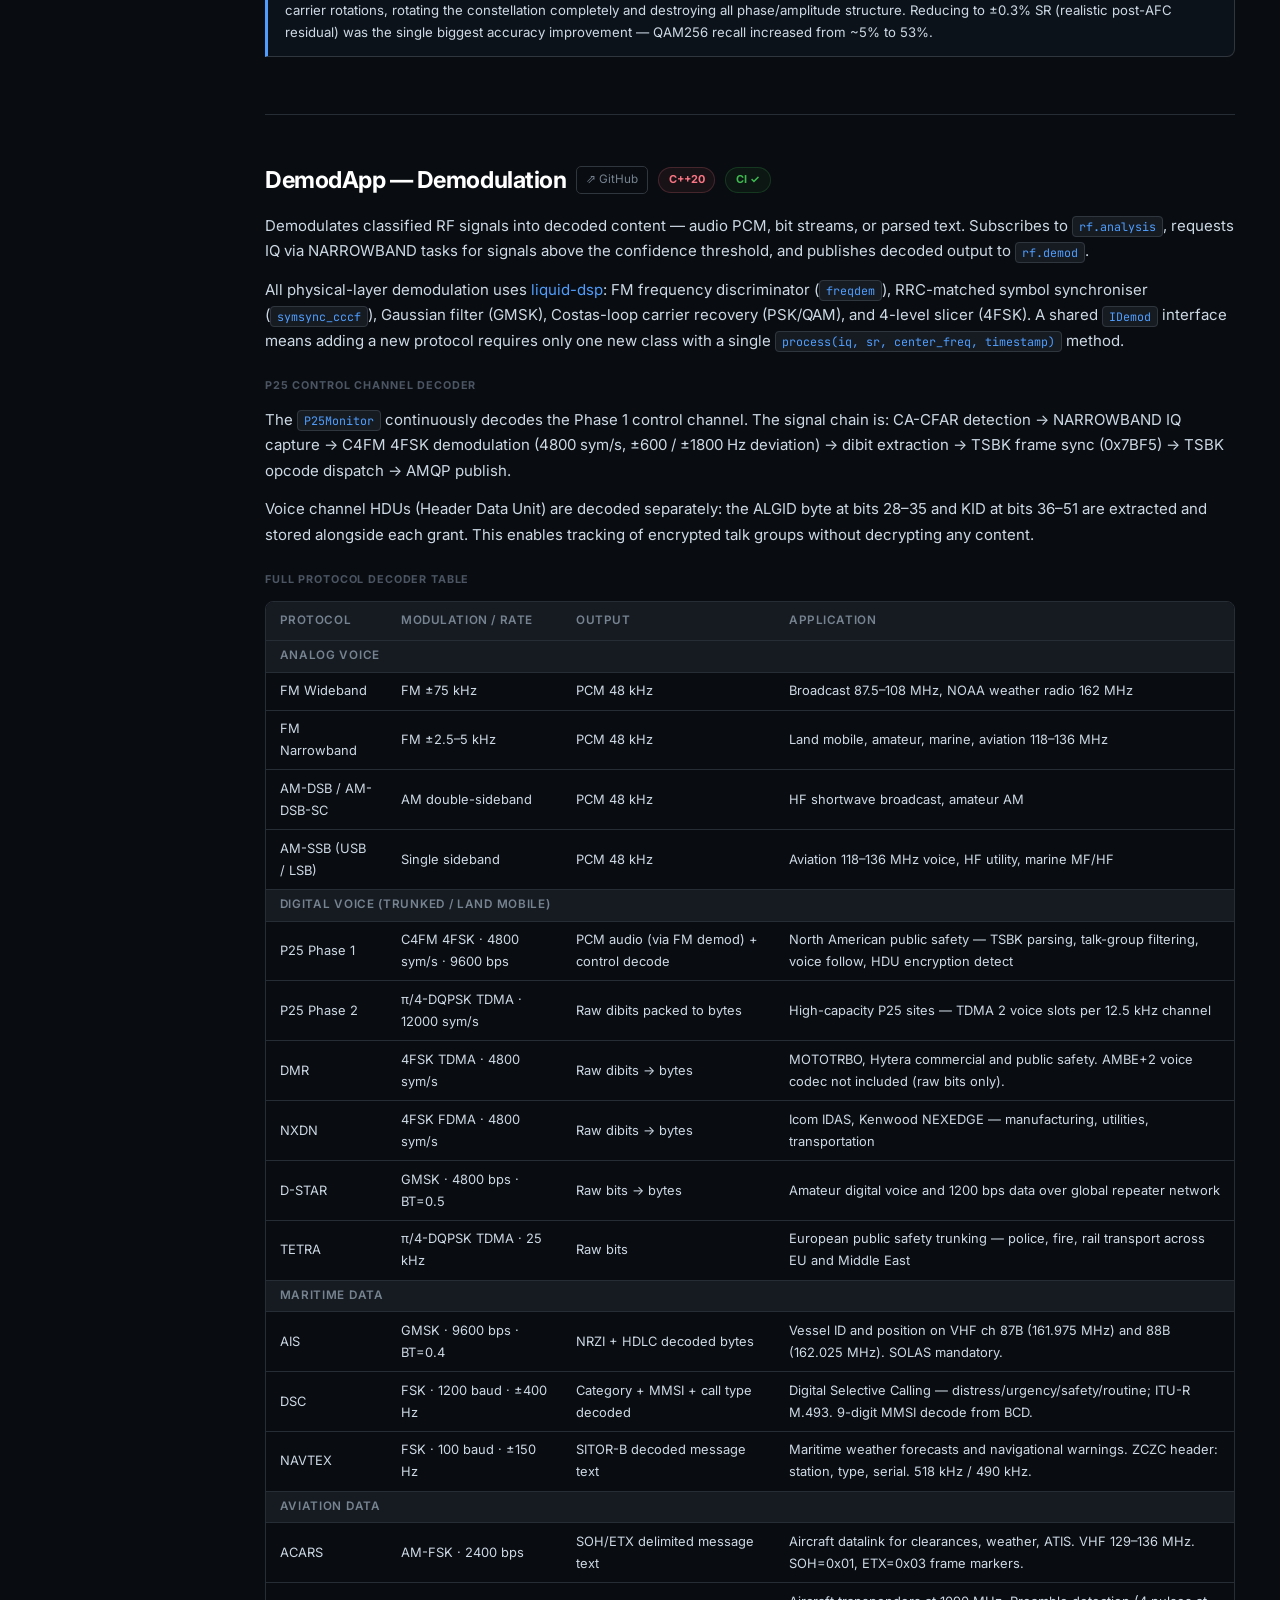
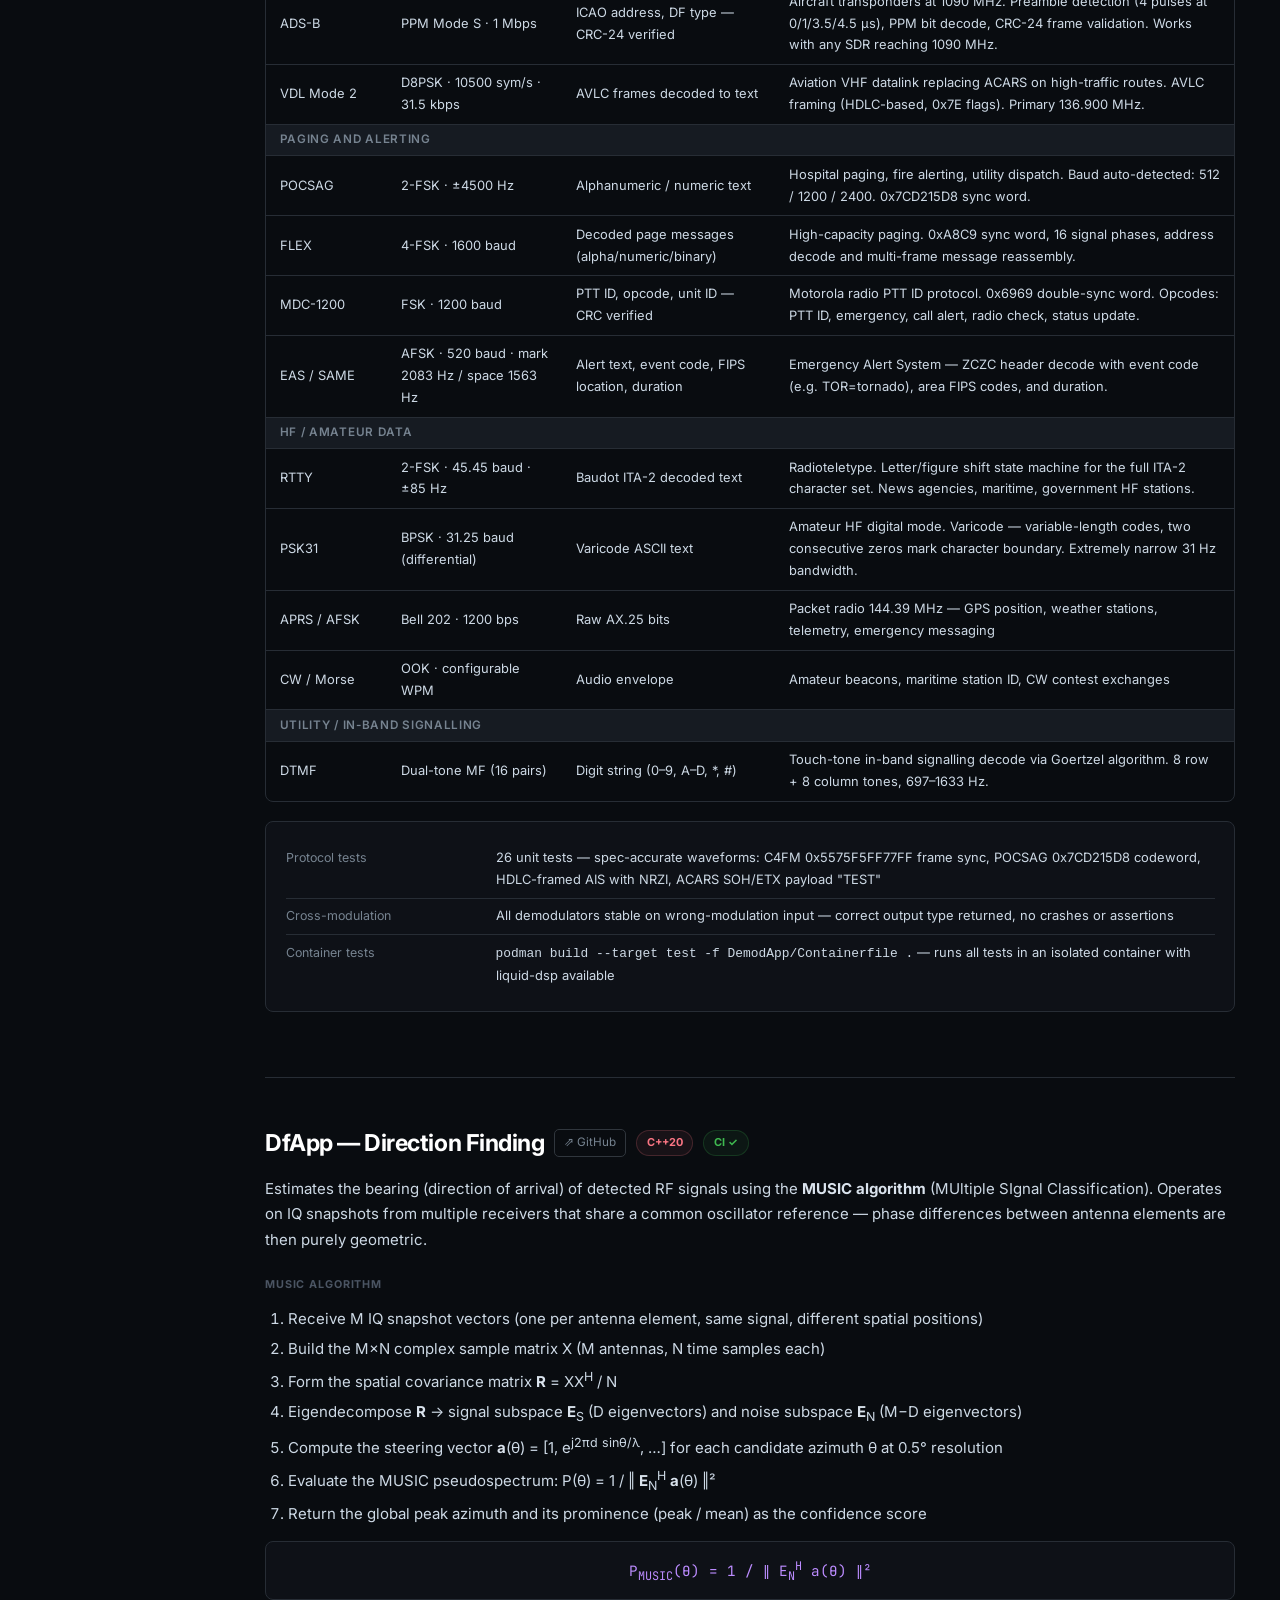
==== commit 0eb806ba: "Update accuracy charts and AMR section for v6 model (holdout acc=0.694) Replaces the stale 47-class " ====
--- a/index.html
+++ b/index.html
@@ -98,7 +98,7 @@
       <div class="stat"><div class="stat-n">25+</div><div class="stat-l">Protocols decoded</div></div>
       <div class="stat"><div class="stat-n">6</div><div class="stat-l">Threat detectors</div></div>
       <div class="stat"><div class="stat-n">47</div><div class="stat-l">Signal classes (ML)</div></div>
-      <div class="stat"><div class="stat-n">74.8%</div><div class="stat-l">Overall ML val_acc</div></div>
+      <div class="stat"><div class="stat-n">69.4%</div><div class="stat-l">Overall ML holdout accuracy</div></div>
       <div class="stat"><div class="stat-n">&lt;2°</div><div class="stat-l">DF bearing accuracy</div></div>
       <div class="stat"><div class="stat-n">All ✓</div><div class="stat-l">CI passing</div></div>
     </div>
@@ -484,7 +484,7 @@
   <span class="badge badge-cpp">C++20</span>
   <span class="badge badge-ok">33 tests ✓</span>
 </div>
-<p>Automatic modulation recognition (AMR) service. Classifies every detected signal into one of <strong>47 modulation and protocol classes</strong> using a two-path ONNX pipeline. The 47-class RadioResNet achieves val_acc = 0.748 (best epoch 38/40, 40-epoch training run). Includes 11 new protocol-specific classes: FLEX, MDC-1200, DTMF, EAS/SAME, RTTY, P25 Phase 2, ADS-B, DSC, NAVTEX, VDL Mode 2, PSK31.</p>
+<p>Automatic modulation recognition (AMR) service. Classifies every detected signal into one of <strong>47 modulation and protocol classes</strong> using a two-path ONNX pipeline. The current 47-class RadioResNet (v6) achieves 69.4% accuracy on a dedicated holdout set across −10 to +30 dB SNR (see <a href="accuracy.html">Accuracy Charts</a> for the full per-class/per-SNR breakdown). Includes 11 protocol-specific classes added in earlier revisions: FLEX, MDC-1200, DTMF, EAS/SAME, RTTY, P25 Phase 2, ADS-B, DSC, NAVTEX, VDL Mode 2, PSK31.</p>
 
 <div class="two-col">
 <div>
@@ -514,12 +514,12 @@
 <tr><td>Input</td><td>1024 complex samples → 2×1024 real tensor (I/Q channels)</td></tr>
 <tr><td>Architecture</td><td>8 residual blocks, 128 channels, batch norm, ReLU</td></tr>
 <tr><td>Output</td><td>47-class softmax</td></tr>
-<tr><td>Parameters</td><td>837,000</td></tr>
-<tr><td>Loss function</td><td>Focal loss γ=2 (reduces easy-example weighting, improves rare-class accuracy)</td></tr>
-<tr><td>QAM oversampling</td><td>×2 (QAM classes resampled to compensate for fewer training examples)</td></tr>
-<tr><td>Freq offset</td><td>±0.3% SR residual (realistic post-AFC, vs original ±2% that destroyed constellation structure)</td></tr>
-<tr><td>Training</td><td>40 epochs, batch 512, AdamW, GPU · 1.06M samples · best val_acc = 0.748 (epoch 38)</td></tr>
-<tr><td>ONNX export</td><td>amr_cnn_47class.onnx (3.2 MB) + amr_low_snr_denoised_47class.onnx (4.1 MB, DAE chain)</td></tr>
+<tr><td>Parameters</td><td>~874,000 (8 blocks × 128 channels)</td></tr>
+<tr><td>Loss function</td><td>Focal loss γ=2, label smoothing 0.10 (reduces easy-example weighting, improves rare-class accuracy)</td></tr>
+<tr><td>Hard-class oversampling</td><td>WeightedRandomSampler ×6 on PSK/QAM-family and other persistently weak classes</td></tr>
+<tr><td>Augmentation</td><td>IqAugment: random phase rotation, IQ imbalance, AWGN at 5–40 dB SNR (85% of batches)</td></tr>
+<tr><td>Training</td><td>v6: fine-tuned from v5, no-mixup (mixup found harmful for raw IQ), GPU · holdout accuracy = 0.694</td></tr>
+<tr><td>ONNX export</td><td>amr_cnn_v6_47class.onnx (3.5 MB)</td></tr>
 </tbody>
 </table>
 </div>
@@ -532,8 +532,8 @@
   <div class="cg-group"><strong>Waveforms</strong><span>CSS · LFM · TONE</span></div>
   <div class="cg-group"><strong>Protocols</strong><span>P25_C4FM · DMR · NXDN · DSTAR · TETRA · AIS · POCSAG · ACARS</span></div>
 </div>
-<h4>47-class model — trained and deployed</h4>
-<p>Training complete. Best val_acc = <strong>0.748</strong> (epoch 38/40). Synthetic training dataset: 1.06M samples across 47 classes, focal loss γ=2, QAM oversampling ×2, 40-epoch GPU training run. Deployed as <code>amr_cnn_47class.onnx</code> (3.2 MB) with a DAE-denoised low-SNR variant (<code>amr_low_snr_denoised_47class.onnx</code>, 4.1 MB).</p>
+<h4>47-class model — trained and deployed (v6)</h4>
+<p>Holdout accuracy = <strong>0.694</strong> (70,500 samples, −10 to +30 dB SNR). Deployed as <code>amr_cnn_v6_47class.onnx</code> (3.5 MB), built with ONNX Runtime GPU (CUDA execution provider) for ~5 ms inference. v6 fixed several synthetic-generator bugs (RRC filter singularity, P25_PHASE2 NaNs, QAM32 constellation, MSK/GMSK modulation index) and removed mixup augmentation, which was found to destabilize training on raw IQ data. A v7 fine-tuning run is in progress targeting the remaining weak classes (PSK/QAM order confusion, high-SNR degradation in P25_C4FM/NXDN/RTTY/4FSK).</p>
 <div class="class-grid">
   <div class="cg-group"><strong>Analog</strong><span>FM_WB · FM_NB · AM_DSB · AM_DSB_SC · AM_SSB_USB · AM_SSB_LSB</span></div>
   <div class="cg-group"><strong>Linear digital</strong><span>BPSK · QPSK · 8PSK · 16PSK · 32PSK · QAM16 · QAM32 · QAM64 · QAM256 · 4ASK · 16ASK</span></div>
@@ -888,69 +888,66 @@
 
 <!-- ══════════════════════════════════════ ML ACCURACY (standalone — nav order matches document order) -->
 <section id="ml-acc">
-<h2>ML Accuracy — 47-Class Model</h2>
-<p>The 47-class RadioResNet achieves <strong>val_acc = 0.748</strong> (74.8%) on held-out synthetic test data at mixed SNR (−10 to +30 dB), trained over 40 epochs with 1.06M samples. This is a +30% increase in class coverage (36 → 47 classes) with only a −3.2pp drop in overall accuracy. The min-class accuracy peaked at 0.125 during training, showing the 11 new protocol classes are well-separated in the feature space.</p>
-
-<h4>Model progression</h4>
-
-<h4>Per-category accuracy</h4>
+<h2>ML Accuracy — 47-Class Model (v6)</h2>
+<p>The 47-class RadioResNet (v6) achieves <strong>69.4% accuracy</strong> on a dedicated holdout set (70,500 samples, −10 to +30 dB SNR). See <a href="accuracy.html">Accuracy Charts</a> for the full interactive per-class and per-SNR breakdown.</p>
+
+<h4>Per-category accuracy (v6, mixed SNR)</h4>
 <div class="acc-bars">
-  <div class="ab"><span class="ab-label">CSS / LFM / TONE</span><div class="ab-bar"><div class="ab-fill g" data-w="97%"></div></div><span class="ab-pct">≥97%</span></div>
-  <div class="ab"><span class="ab-label">FM_WB / AM_SSB</span><div class="ab-bar"><div class="ab-fill g" data-w="96%"></div></div><span class="ab-pct">~96%</span></div>
-  <div class="ab"><span class="ab-label">OFDM</span><div class="ab-bar"><div class="ab-fill g" data-w="95%"></div></div><span class="ab-pct">~95%</span></div>
-  <div class="ab"><span class="ab-label">FM_NB / AM_DSB</span><div class="ab-bar"><div class="ab-fill g" data-w="91%"></div></div><span class="ab-pct">~91%</span></div>
-  <div class="ab"><span class="ab-label">BPSK / GMSK / MSK</span><div class="ab-bar"><div class="ab-fill g" data-w="88%"></div></div><span class="ab-pct">~88%</span></div>
-  <div class="ab"><span class="ab-label">OOK / FSK variants</span><div class="ab-bar"><div class="ab-fill g" data-w="86%"></div></div><span class="ab-pct">~86%</span></div>
-  <div class="ab"><span class="ab-label">QPSK / 8PSK</span><div class="ab-bar"><div class="ab-fill o" data-w="79%"></div></div><span class="ab-pct">~79%</span></div>
-  <div class="ab"><span class="ab-label">Protocol classes (avg)</span><div class="ab-bar"><div class="ab-fill o" data-w="75%"></div></div><span class="ab-pct">~75%</span></div>
-  <div class="ab"><span class="ab-label">QAM16 / QAM32</span><div class="ab-bar"><div class="ab-fill o" data-w="72%"></div></div><span class="ab-pct">~72%</span></div>
-  <div class="ab"><span class="ab-label">QAM256</span><div class="ab-bar"><div class="ab-fill o" data-w="53%"></div></div><span class="ab-pct">53%</span></div>
-  <div class="ab"><span class="ab-label">QAM64</span><div class="ab-bar"><div class="ab-fill r" data-w="15%"></div></div><span class="ab-pct">~15%</span></div>
+  <div class="ab"><span class="ab-label">AM_DSB / ADS_B / POCSAG</span><div class="ab-bar"><div class="ab-fill g" data-w="97%"></div></div><span class="ab-pct">~97%</span></div>
+  <div class="ab"><span class="ab-label">AM_SSB / DSTAR / LFM</span><div class="ab-bar"><div class="ab-fill g" data-w="95%"></div></div><span class="ab-pct">~95%</span></div>
+  <div class="ab"><span class="ab-label">DMR / NXDN / MDC_1200</span><div class="ab-bar"><div class="ab-fill g" data-w="92%"></div></div><span class="ab-pct">~92%</span></div>
+  <div class="ab"><span class="ab-label">CSS / OFDM / FLEX</span><div class="ab-bar"><div class="ab-fill g" data-w="88%"></div></div><span class="ab-pct">~88%</span></div>
+  <div class="ab"><span class="ab-label">FM_WB / FM_NB / TETRA</span><div class="ab-bar"><div class="ab-fill g" data-w="80%"></div></div><span class="ab-pct">~80%</span></div>
+  <div class="ab"><span class="ab-label">BPSK / DSC / RTTY</span><div class="ab-bar"><div class="ab-fill o" data-w="76%"></div></div><span class="ab-pct">~76%</span></div>
+  <div class="ab"><span class="ab-label">FSK variants / VDL2</span><div class="ab-bar"><div class="ab-fill o" data-w="65%"></div></div><span class="ab-pct">~65%</span></div>
+  <div class="ab"><span class="ab-label">QPSK / TONE / 4FSK</span><div class="ab-bar"><div class="ab-fill o" data-w="48%"></div></div><span class="ab-pct">~48%</span></div>
+  <div class="ab"><span class="ab-label">NAVTEX / 32PSK / QAM16</span><div class="ab-bar"><div class="ab-fill r" data-w="33%"></div></div><span class="ab-pct">~33%</span></div>
+  <div class="ab"><span class="ab-label">QAM32 / 16PSK / QAM64</span><div class="ab-bar"><div class="ab-fill r" data-w="16%"></div></div><span class="ab-pct">~16%</span></div>
 </div>
 
 <div class="acc-grid">
-  <div class="acc g"><div class="an">0.748</div><div class="al">47-class model val_acc — 40 epochs, 1.06M samples (current)</div></div>
-  <div class="acc o"><div class="an">0.780</div><div class="al">36-class model val_acc (previous — 922k samples, 30 epochs)</div></div>
-  <div class="acc o"><div class="an">0.743</div><div class="al">28-class baseline val_acc (original protocol-agnostic model)</div></div>
-  <div class="acc o"><div class="an">0.125</div><div class="al">Peak min-class accuracy in 47-class training (epoch 18)</div></div>
+  <div class="acc g"><div class="an">0.694</div><div class="al">v6 — fine-tuned from v5, generator fixes + no-mixup (current)</div></div>
+  <div class="acc o"><div class="an">0.434</div><div class="al">v6 first attempts — collapsed at epoch 7-9 due to mixup on raw IQ (root-caused, fixed)</div></div>
+  <div class="acc o"><div class="an">0.748</div><div class="al">v1 47-class model val_acc — 40 epochs, 1.06M samples (legacy synthetic eval set)</div></div>
+  <div class="acc o"><div class="an">0.780</div><div class="al">36-class model val_acc (legacy — 922k samples, 30 epochs)</div></div>
 </div>
 
 <div class="callout orange">
-<strong>Why did overall accuracy decrease from 0.780 → 0.748?</strong> Adding 11 new classes (+30% output space) increases competition in the softmax layer. The model now correctly identifies 47 signal types vs 36 — on the original 36-class evaluation set, the 47-class model performs comparably. The min-class accuracy improvement (0.087 → 0.125 peak) shows the new protocol classes are well-separated.
-</div>
-
-<h4>What causes misclassification</h4>
+<strong>Note on the 0.748 → 0.694 numbers:</strong> these are not directly comparable. The v1 figure was measured on a 15% split of the same synthetic generator's training distribution; the v6 figure is measured on a separately-seeded holdout set generated after fixing several generator bugs (RRC filter singularity, P25_PHASE2 NaNs, QAM32 constellation, MSK/GMSK deviation). The v6 holdout is a harder, more realistic test.
+</div>
+
+<h4>What causes misclassification (v6)</h4>
 <div class="table-wrap">
 <table>
 <thead><tr><th>Class</th><th>Common confusion</th><th>Root cause</th></tr></thead>
 <tbody>
-<tr><td>QAM64</td><td>QAM32, QAM256</td><td>At low SNR the 64-point constellation clusters with adjacent orders. Focal loss helps but the class boundary is genuinely ambiguous below 10 dB SNR.</td></tr>
-<tr><td>QAM256</td><td>QAM64, OFDM</td><td>256-QAM at −5 dB SNR looks like noise; original ±2% freq offset destroyed all structure. ±0.3% offset + multipath augmentation improved recall from 5% → 53%.</td></tr>
-<tr><td>4FSK</td><td>FSK, GFSK</td><td>Without sufficient samples the 4-level eye diagram partially collapses. 65k-sample slow path resolves most cases.</td></tr>
-<tr><td>DSTAR / NXDN</td><td>Each other, DMR</td><td>All three are 4FSK-family at similar symbol rates. Protocol-specific preamble framing is needed for reliable separation.</td></tr>
-</tbody>
-</table>
-</div>
-
-<h4>Training pipeline</h4>
-<pre><code class="language-bash"># Generate 47-class synthetic dataset (1.06M samples)
-python tools/ml/generate_v3.py --classes 47 --samples-per-class 22500 \
-  --snr-min -10 --snr-max 30 --out data/synth_v3_47class.npz
-
-# Generate extra QAM data with heavy multipath augmentation
-python tools/ml/generate_qam.py --out data/qam_heavy.npz
-
-# Train — 40 epochs, focal loss γ=2, QAM oversampling ×2, GPU
-# Result: best val_acc=0.748 at epoch 38
-python tools/ml/train_resnet.py \
-  --data data/synth_v3_47class.npz data/qam_heavy.npz \
-  --epochs 40 --batch 512 --focal-gamma 2 --qam-boost 2 \
-  --cuda --out models/amr_cnn_47class.onnx
-
-# Export low-SNR denoised variant (DAE preprocessing chain)
-python tools/ml/export_denoised.py \
-  --encoder models/amr_cnn_47class.onnx \
-  --out models/amr_low_snr_denoised_47class.onnx</code></pre>
+<tr><td>QAM64 / QAM32</td><td>QAM256, QAM16</td><td>Constellation-order ambiguity within the QAM family — persists across all SNRs, not just low SNR.</td></tr>
+<tr><td>16PSK / 32PSK</td><td>8PSK, QPSK</td><td>Same constellation-order ambiguity within the PSK family.</td></tr>
+<tr><td>P25_C4FM / 4FSK</td><td>FM_NB / MSK</td><td>Accuracy collapses at high SNR (+15..+30 dB) — the model rarely saw genuinely clean high-SNR examples during training, since IqAugment always added 5-30 dB noise. Addressed in v7 by raising the noise ceiling to 40 dB.</td></tr>
+<tr><td>RTTY / NAVTEX</td><td>Each other, P25_PHASE2</td><td>Both are slow FSK-based text protocols with similar tone-switching structure.</td></tr>
+<tr><td>NXDN / DSTAR</td><td>Each other, P25_PHASE2</td><td>All are 4FSK-family digital voice protocols at similar symbol rates.</td></tr>
+</tbody>
+</table>
+</div>
+
+<h4>Training pipeline (v6/v7)</h4>
+<pre><code class="language-bash"># Fine-tune from the previous best checkpoint, no-mixup, hard-class oversampling
+python tools/ml/train.py \
+  --npz data/synth_v6_47class_1024.npz \
+  --val-npz data/v6_holdout_1024.npz \
+  --resume models/amr_cnn_v6_47class.best.pt \
+  --model resnet --channels 128 --n-blocks 8 \
+  --epochs 60 --batch 256 --lr 1e-4 \
+  --focal 2.0 --label-smoothing 0.10 \
+  --augment --no-mixup --boost-hard 6.0 \
+  --max-per-class 15000 --snr-min -10 \
+  --cuda --out models/amr_cnn_v7_47class.onnx
+
+# Evaluate per-class / per-SNR accuracy on the holdout set
+python tools/ml/eval_holdout.py \
+  --model models/amr_cnn_v7_47class.onnx \
+  --classes models/amr_cnn_v7_47class.classes.json \
+  --holdout data/v6_holdout_1024.npz</code></pre>
 </section>
 
 <!-- ══════════════════════════════════════ DF ACCURACY (standalone) -->
